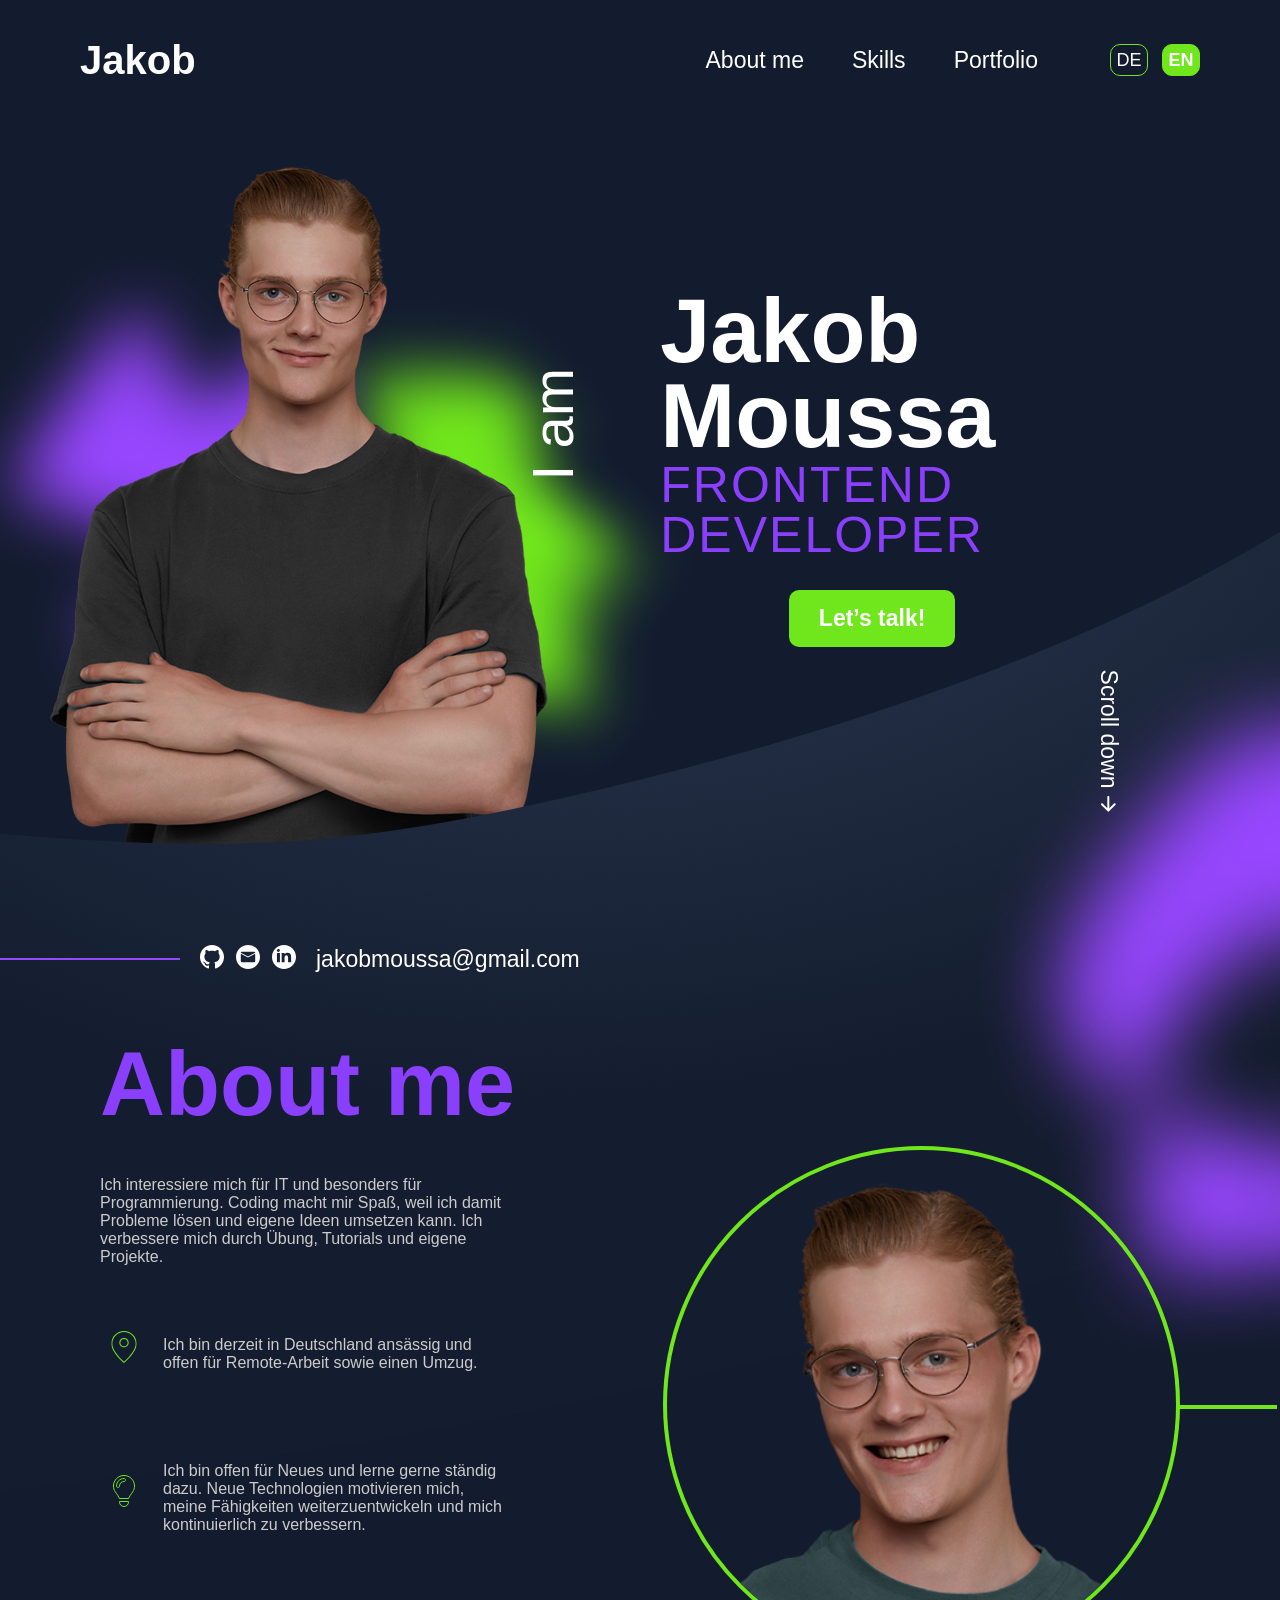
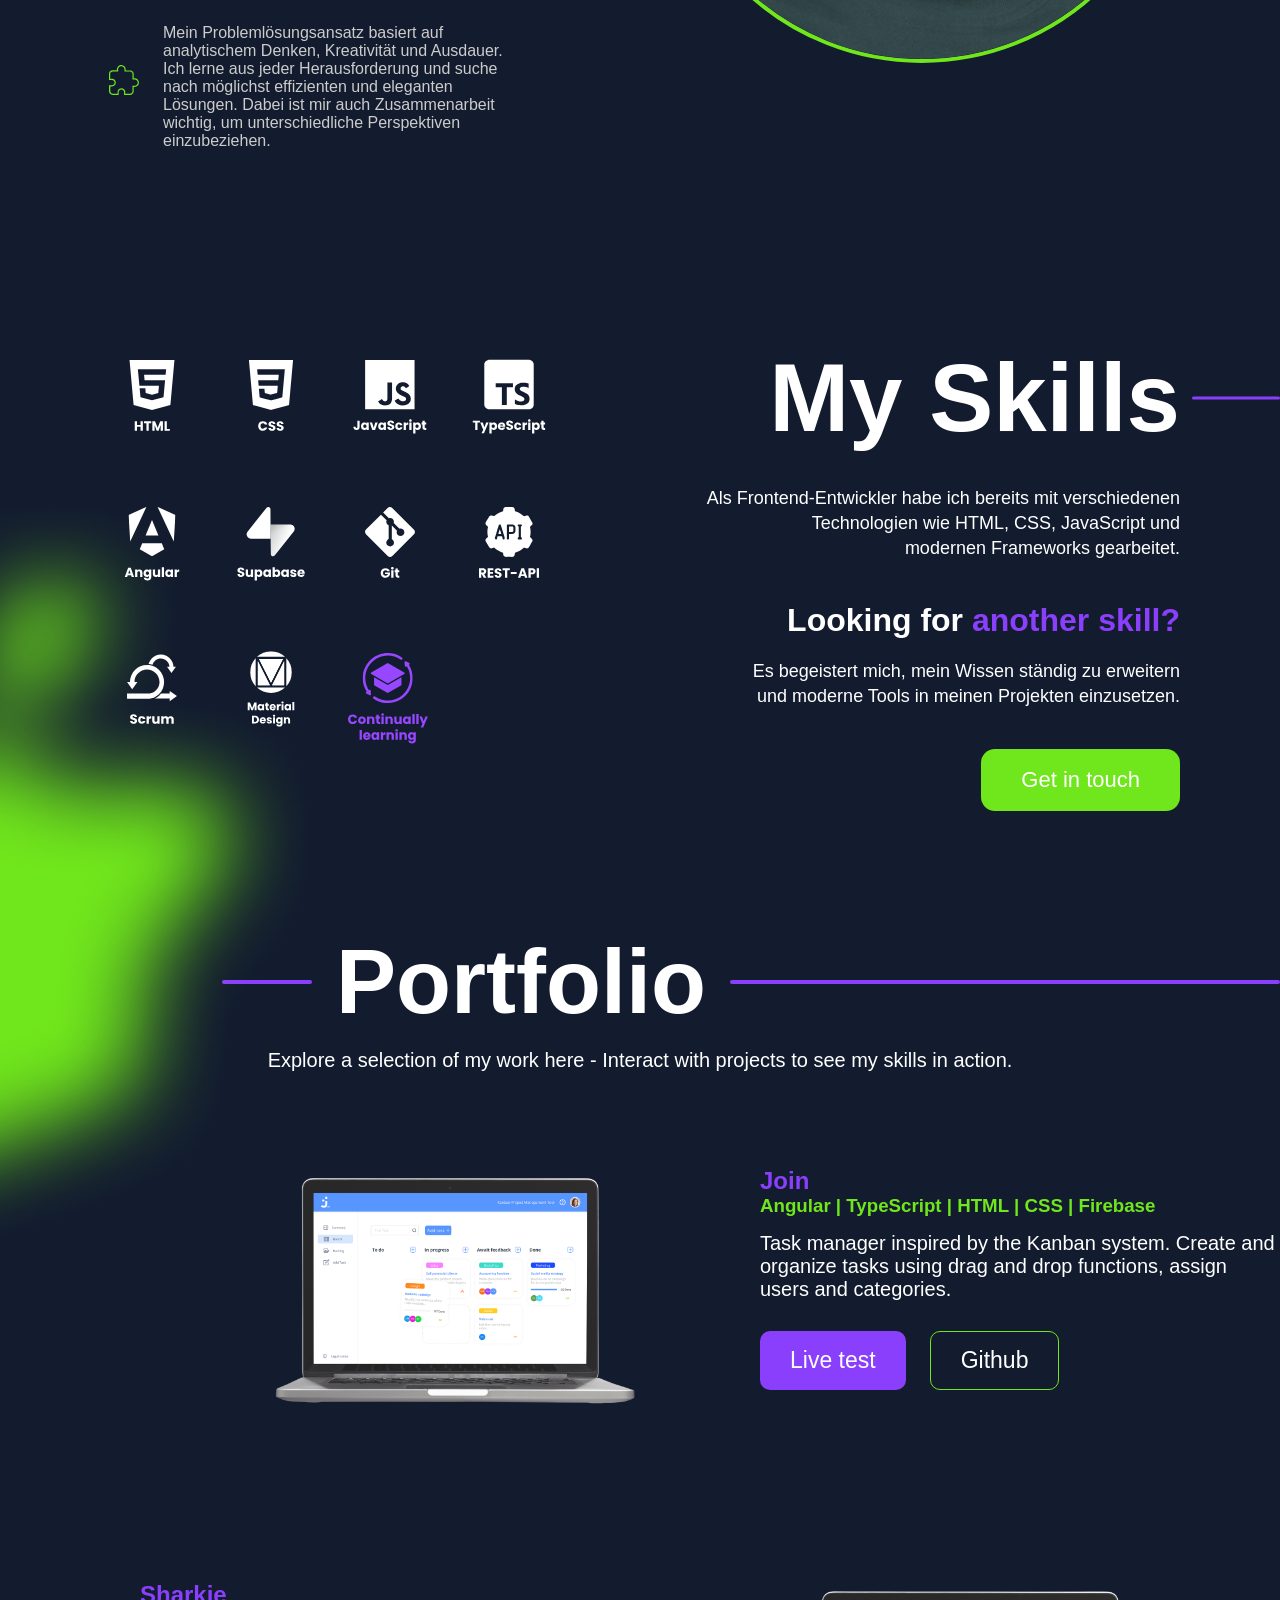
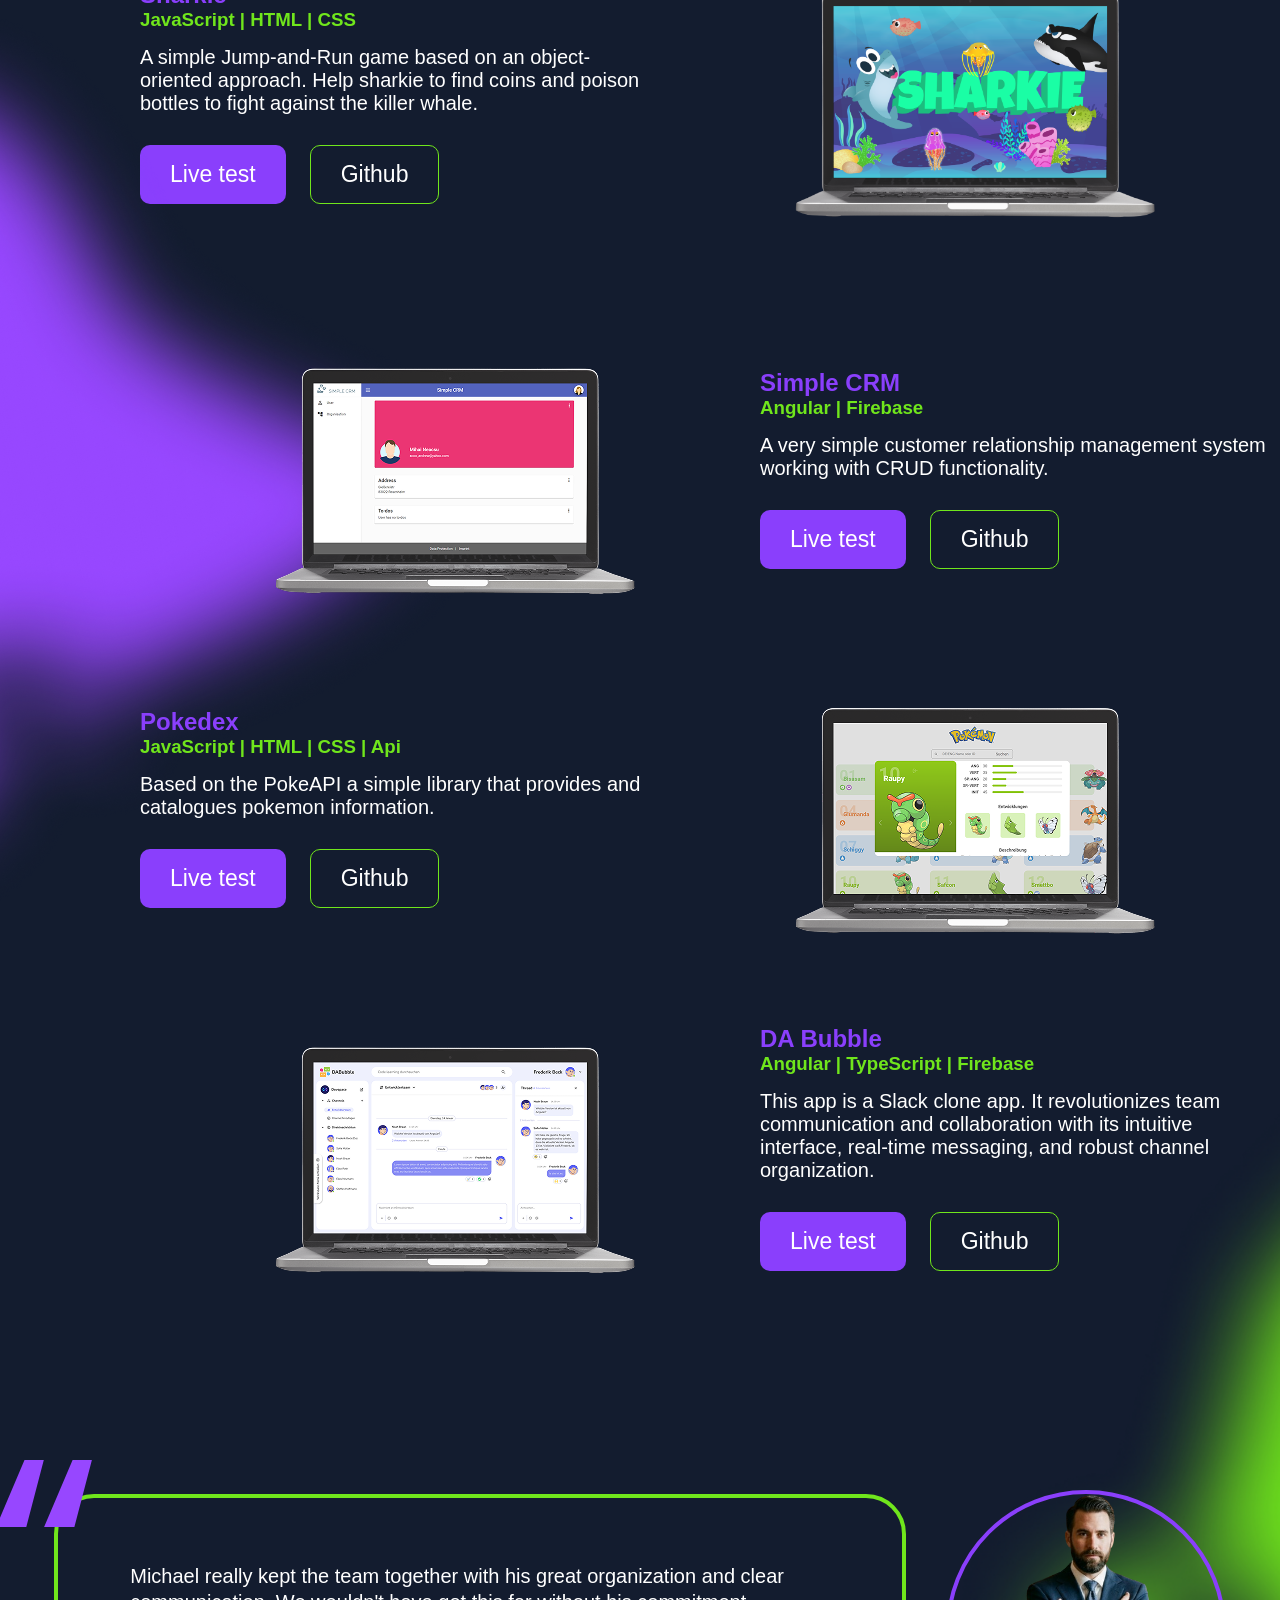
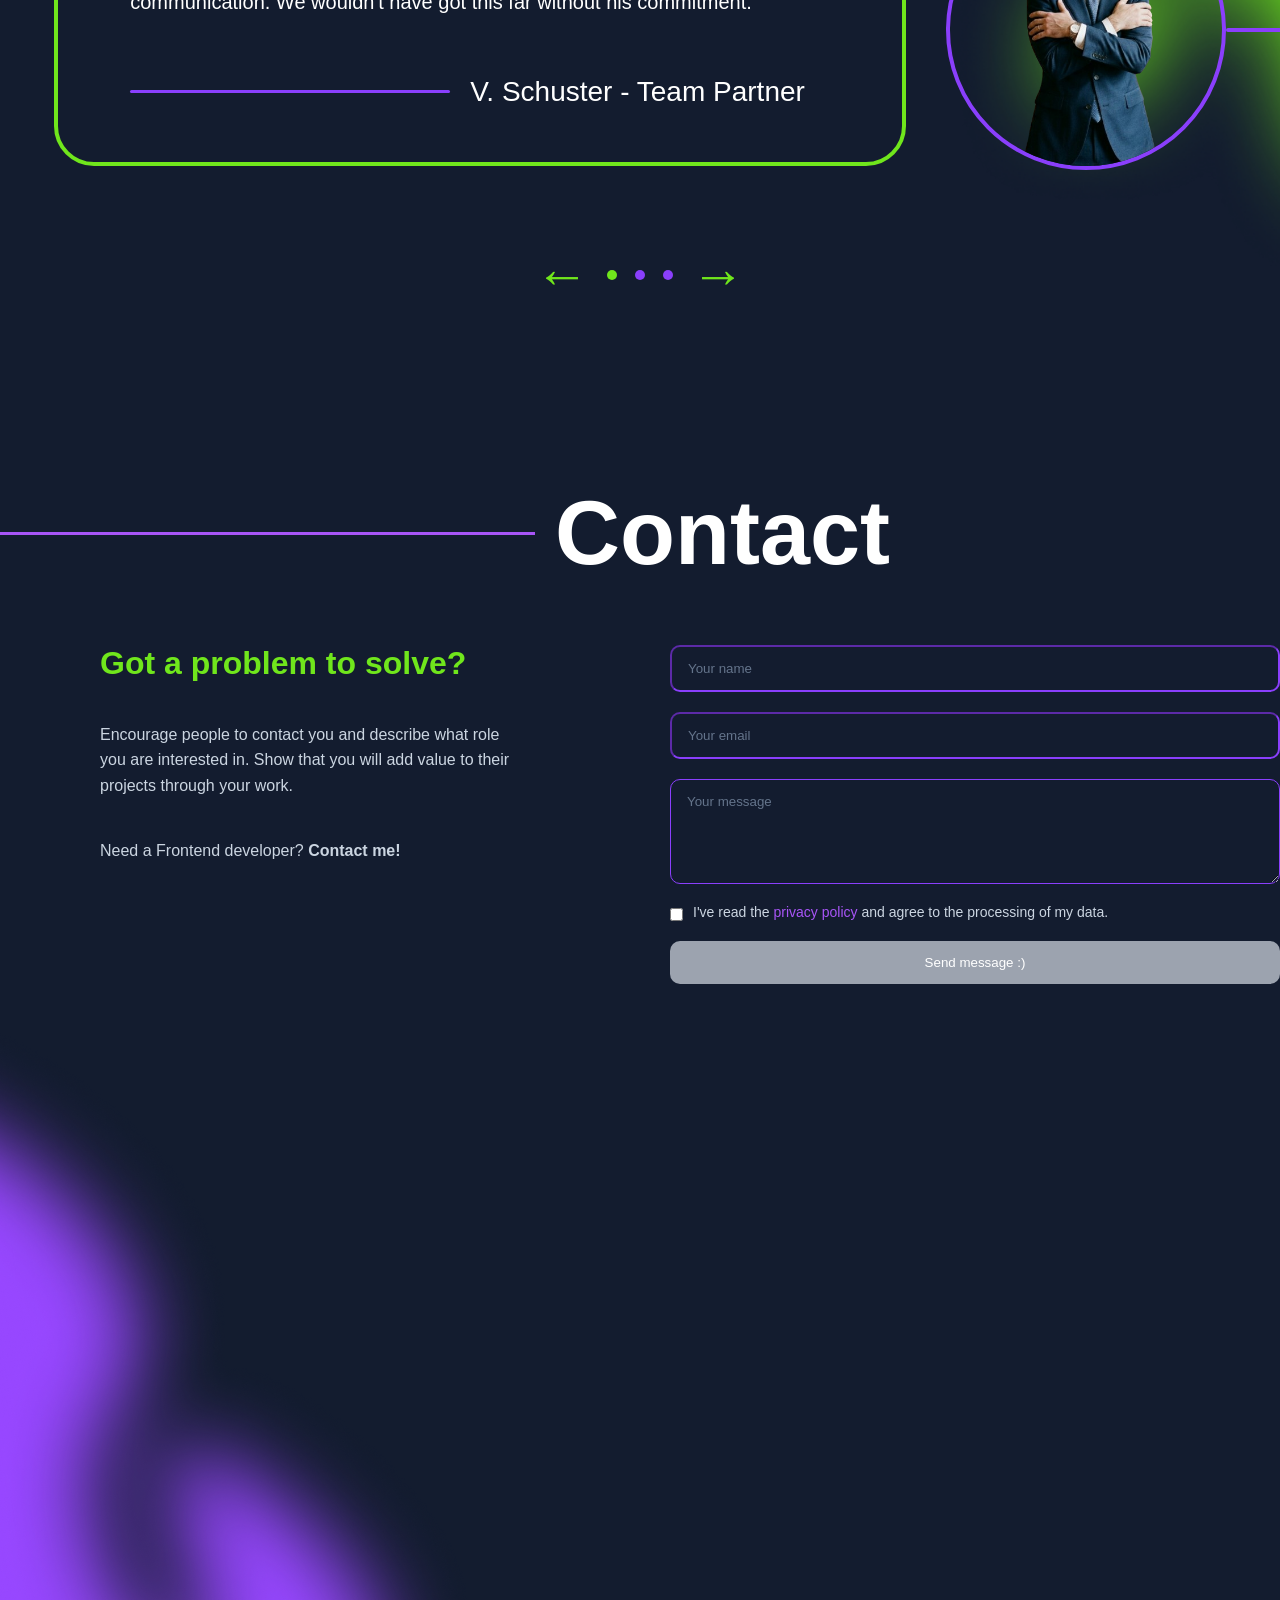
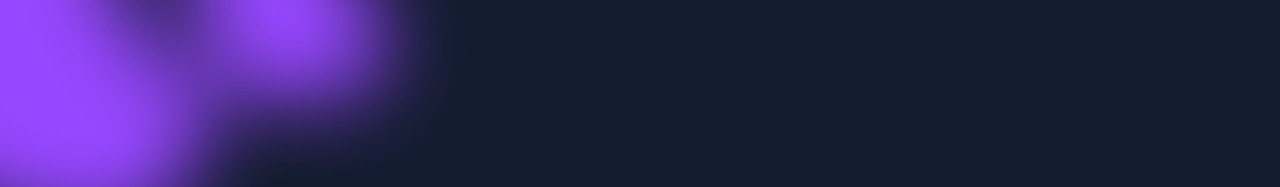
==== index.html @ dbebf59f "add contact section" ====
<!DOCTYPE html>
<html lang="en">
<head>
    <meta charset="UTF-8">
    <meta name="viewport" content="width=device-width, initial-scale=1.0">
    <title>My Portfolio</title>

    <link rel="stylesheet" href="css/stlye.css">
    <link rel="stylesheet" href="css/template.css">

    <script src="./js/main.js"></script>
    <script src="./js/template.js"></script>

</head>
<body>

    <div id="hero-section"></div>

    <div id="about-section"></div>

    <div id="skills-section"></div>

    <div id="portfolio-section"></div>

    <div id="contact-section"></div>

    
</body>
</html>
---- css/stlye.css ----
* {
  margin: 0;
  padding: 0;
  box-sizing: border-box;
  font-family: 'Arial', sans-serif;
}

body {
  background: #131c2f;
  color: white;
  max-width: 1440px;
  margin: 0 auto;
  overflow-x: hidden;
}

#about-section {
  z-index: 3;
  position: relative;
}

#skills-section {
  z-index: 3;
  position: relative;
}
---- css/template.css ----
.hero-header {
  display: flex;
  justify-content: space-between;
  align-items: center;
  padding: 40px 80px 0 80px;
}

.logo span {
  font-size: 40px;
  font-weight: 700;
  color: #ffffff;
  line-height: 1;
}

.right-nav {
  display: flex;
  align-items: center;
  gap: 72px;
}

.nav {
  display: flex;
  align-items: center;
  gap: 48px;
}

.nav a {
  text-decoration: none;
  color: #ffffff;
  font-size: 23px;
  font-weight: 400;
  line-height: 1;
  text-decoration-color: transparent;
  text-decoration-thickness: 2px;
  text-underline-offset: 6px;
  transition: color 0.2s ease, text-decoration-color 0.2s ease;
}

.nav a:hover {
  color: #70e61c;
  text-decoration-line: underline;
  text-decoration-color: #8a3ffc;
}

.language-switch {
  display: flex;
  align-items: center;
  gap: 14px;
}

.language-switch button {
  width: 38px;
  height: 32px;
  border-radius: 10px;
  border: 1px solid #70e61c;
  background: transparent;
  color: #ffffff;
  font-size: 18px;
  cursor: pointer;
  transition: all 0.2s ease;
}

.language-switch button.active {
  background: #70e61c;
  color: #ffffff;
  font-weight: 700;
}

.language-switch button:hover {
  transform: scale(1.05);
}
.hero-content {
  display: flex;
  align-items: center;
  margin-top: 60px;
}

.hero-image {
  position: relative;
  width: 646px;
  height: 705px;
}

.profile-img {
  position: absolute;
  inset: 0;
  width: 646px;
  height: 705px;
  object-fit: cover;
  z-index: 2;
}

.shadow-green {
  position: absolute;
  width: 521px;
  height: 378px;
  top: 200px;
  left: 230px;
  z-index: 0;
  transform: rotate(45deg);
}

.shadow-purple {
  position: absolute;
  width: 407px;
  height: 608px;
  top: 100px;
  left: 0;
  z-index: 1;
}

.vector {
  max-width: 1440px;
  position: absolute;
  top: 412px;
  z-index: 2;
}

.hero-text {
  margin-bottom: 50px;
  transform: translateX(-60px);
  z-index: 7;
  transition: scale;
}
.hero-text .intro {
  font-size: 64px;
  color: white;
  font-weight: 400;
}

.hero-text h1 {
  font-size: 90px;
  margin: 10px 0;
}

.hero-text h2 {
  font-size: 58px;
  color: #9747FF;
}

.Hero-button {
  display: block;
  margin: 30px auto 0;
  padding: 15px 30px;
  font-size: 23px;
  border: none;
  border-radius: 10px;
  background: #70E61C;
  color: white;
  font-weight: bold;
  cursor: pointer;
}

.Hero-button:hover {
  background: #8a3ffc;
  transform: scale(1.2);
}

.scroll-txt {
    position: absolute;
    font-size: 23px;
    top: 727px;
    transform: rotate(90deg);
    right: 100px;
    z-index: 7;
    display: inline-flex;
    align-items: center;
    gap: 8px;
}

.arrow-icon {
    transform: rotate(-90deg);
}

.purple-shadow-2 {
    position: absolute;
    right: 0px;
    top: 630px;
    z-index: 2;
}

/* -------------------About section------------------*/

.about-topbar {
  display: flex;
  align-items: center;
  justify-content: flex-start;
  column-gap: 20px;
  margin-bottom: 60px;
  margin-top: 100px;
}

.topbar-line {
  flex: 0 0 180px;
  height: 2px;
  background: #9747ff;
  margin-top: 0;
  align-self: center;
}

.social-links {
  display: flex;
  gap: 12px;
}

.social-links img {
  width: 24px;
  cursor: pointer;
}

.email a {
  color: white;
  font-family:Arial, Helvetica, sans-serif;
  font-size: 23px;
  text-decoration: none;
}

.about-content {
  padding-left: 100px;
  padding-right: 100px;
  display: flex;
  justify-content: space-between;
  align-items: center;
  gap: 60px;
}

.about-text h2 {
  font-size: 90px;
  margin-bottom: 20px;
}

.about-text p {
  color: #ccc;
  margin-bottom: 30px;
  max-width: 500px;
  font-size: 16px;
}

.txt {
    text-align: start;
}

.info-txt {
  text-align: start;
}

.about-items {
  display: flex;
  flex-direction: column;
  gap: 20px;
}

.about-item {
  display: flex;
  gap: 15px;
  align-items: center;
}

.about-image {
  position: relative;
}

.image-circle {
  display: inline-block;
  border: 4px solid #70e61c;
  border-radius: 50%;
  overflow: hidden;
}

.profile-2 {
    display: block;
    width: 509px;
    height: 509px;
    object-fit: cover;
    border-radius: 50%;
}

.circle-line {
    background: #70e61c;
    width: 100px;
    height: 4px;
    position: absolute;
    left: calc(97% + 13px);
    top: 50%;
    transform: translateY(-50%);
}

.image-line {
  position: absolute;
  left: calc(100% + 12px);
  top: 50%;
  width: 160px;
  height: 4px;
  transform: translateY(-50%);
  background: #00ffd0;
}


.hero-title-group {
  display: flex;
  align-items: center;
  gap: 20px;
}

.hero-side-text {
  display: flex;
  align-items: center;
}

.hero-side-text span {
  writing-mode: vertical-rl;
  transform: rotate(180deg);
  font-size: 58px;
  font-weight: 300;
  color: #ffffff;
  line-height: 1;
}

.hero-main-text {
  display: flex;
  flex-direction: column;
}

.hero-main-text h1 {
  margin: 0;
  font-size: 90px;
  font-weight: 700;
  line-height: 0.95;
  color: #ffffff;
}

.hero-main-text h2 {
  margin: 0;
  font-size: 50px;
  font-weight: 400;
  line-height: 1;
  color: #8a3ffc;
  letter-spacing: 2px;
}

.bubble-txt {
  align-items: center;
  text-align: center;
  margin: 0;
}

/* -------------------Skills section------------------*/

.skills-section {
    display: flex;
    align-items: stretch;
    justify-content: space-between;
    margin-top: 170px;
}

.icon{
    height: 84px;
    width: 84px;
}

.learning-card {
  position: relative;
  display: inline-block;
}

.main-icon {
  width: 80px;
  cursor: pointer;
  display: block;
}

.main-icon:hover {
    transform: scale(1.5);
}

.skill-bubble {
  position: absolute;
  bottom: 110%;
  left: 50%;
  transform: translateX(-50%) translateY(10px);
  
  width: 220px;
  padding: 18px 16px;
  border-radius: 24px;
  background: #f1f1f1;
  color: #111;
  text-align: center;
  box-shadow: 0 8px 20px rgba(0, 0, 0, 0.25);

  opacity: 1;
  visibility: hidden;
  transition: opacity 0.25s ease, transform 0.25s ease;
  z-index: 20;
}

.skill-bubble::after {
  content: "";
  position: absolute;
  top: 100%;
  left: 50%;
  transform: translateX(-50%);
  border-width: 12px;
  border-style: solid;
  border-color: #f1f1f1 transparent transparent transparent;
}

.learning-card:hover .skill-bubble {
  opacity: 1;
  visibility: visible;
  transform: translateX(-50%) translateY(0);
}

.bubble-icons {
  display: flex;
  justify-content: center;
  gap: 16px;
  margin-top: 12px;
}

.bubble-icons img {
  width: 36px;
  height: 36px;
}

.icon:hover {
    transform: scale(1.5);
}

.left-container {
    margin-left: 110px;
    width: 40%;
    z-index: 6;
    display: flex;
    align-items: stretch;
}

.right-container {
    margin-right: 100px;
    flex: 1 1 auto;
    display: flex;
    align-items: stretch;
}

.skills-box {
    display: grid;
    grid-template-columns: repeat(4, minmax(0, 1fr));
    gap: 0px 35px;
    justify-items: start;
}

.green-shadow-2 {
    position: absolute;
    top: 140px;
    left: 0;
    z-index: 1;
}

.skills-txt {
  color: white;
  text-align: end;
  max-width: 100%;
  margin: 0 0 0 auto;
}

.skills-txt h1 {
  font-size: 96px;
  font-weight: 700;
  line-height: 1;
  margin: 0 0 40px 0;
  position: relative;
}

.skills-txt h1::after {
  content: "";
  position: absolute;
  top: 50%;
  left: calc(100% + 12px);
  right: -100px;
  height: 3px;
  background: #8a3ffc;
  border-radius: 999px;
  transform: translateY(-50%);
}

.txt-1 {
  font-size: 18px;
  font-weight: 400;
  line-height: 1.4;
  margin: 0 0 40px 0;
  text-align: right;
}

.txt-2 {
  font-size: 32px;
  font-weight: 700;
  margin: 0 0 20px 0;
  text-align: right;
}

.txt-2 span {
  color: #8a3ffc;
}

.txt-3 {
  font-size: 18px;
  font-weight: 400;
  line-height: 1.4;
  margin: 0 0 40px 0;
  text-align: right;
}

.btn {
  background: #70e61c;
  color: white;
  border: none;
  border-radius: 14px;
  padding: 18px 40px;
  font-size: 22px;
  font-weight: 400;
  cursor: pointer;
  transition: transform 0.2s ease;
}

.btn:hover {
    background-color: #8a3ffc;
    transform: scale(1.1);
}

/* -------------------Portfolio section------------------*/

#portfolio-section {
  width: 100%;
  display: flex;
  justify-content: center;
}

.portfolio-section {
  display: flex;
  justify-content: center;
  align-items: stretch;
  flex-direction: column;
  width: min(100%, 1304px);
  max-width: 1304px;
  margin: 0 auto;
  box-sizing: border-box;
}
.portfolio-headline {
  display: grid;
  grid-template-columns: 1fr auto 1fr;
  align-items: center;
  gap: 24px;
  margin-top: 120px;
  margin-left: 0;
  font-size: 90px;
  color: #ffffff;
  width: 100%;
}

.portfolio-headline::before {
  content: "";
  width: 90px;
  height: 4px;
  background: #8a3ffc;
  border-radius: 999px;
  justify-self: end;
}

.portfolio-headline::after {
  content: "";
  width: 100%;
  min-width: 550px;
  height: 4px;
  background: #8a3ffc;
  border-radius: 999px;
  justify-self: stretch;
}

p {
  text-align: center;
  margin-right: 100px;
  margin-top: 40px;
  font-size: 16px;
}

.portfolio-section p {
  font-size: 20px;
  margin-top: 15px;
  margin-right: 0;
  max-width: 100%;
}

.portfolio-projects {
  width: 100%;
  margin: 0 auto;
  display: flex;
  flex-direction: column;
}

.portfolio-project {
  margin-top: 0;
  display: flex;
  align-items: center;
  justify-content: end;
  position: relative;
}

.portfolio-project .project-media {
  order: 1;
  flex: 0 0 620px;
}

.portfolio-project.reverse .project-media {
  order: 2;
}

.portfolio-project .project-content {
  order: 2;
  flex: 1 1 auto;
  max-width: 520px;
}

.portfolio-project.reverse .project-content {
  order: 1;
}

.portfolio-project .project-media img {
  width: 100%;
  height: auto;
  display: block;
  object-fit: contain;
}

.crm-media {
  position: static;
  overflow: visible;
}

.crm-shadow {
  position: absolute;
  left: -70px;
  top: 50%;
  transform: translateY(-50%);
  z-index: 0;
  pointer-events: none;
}

.crm-media .crm-photo {
  position: relative;
  z-index: 1;
}

h2 {
  color: #8a3ffc;
}

h3 {
  color: #70E61C;
}
.p-txt {
  text-align: start;
}

.project-actions {
  margin-top: 30px;
  display: flex;
  gap: 24px;
}

.project-btn {
  color: #ffffff;
  text-decoration: none;
}

.live-btn {
  background-color: #8a3ffc;
  padding: 15px 30px 15px 30px;
  border: none;
  border-radius: 10px;
  font-size: 23px;
}

.live-btn:hover {
  background-color: #70E61C;
}

.github-btn {
  background: transparent;
  padding: 15px 30px 15px 30px;
  border: 1px solid #70E61C;
  border-radius: 10px;
  font-size: 23px;
}

.github-btn:hover {
  background-color: #70E61C;
}

.portfolio-reference {
  margin: 140px auto 0;
  width: min(1171.5px, 100%);
  min-height: 344px;
  display: flex;
  align-items: center;
  justify-content: space-between;
  gap: 40px;
}

.testimonial-card-wrap {
  position: relative;
  flex: 0 0 851.5px;
  max-width: 851.5px;
}

.testimonial-quote {
  position: absolute;
  top: -34px;
  left: -58px;
  width: 96px;
  z-index: 2;
}

.testimonial-card {
  max-width: 851.5px;
  min-height: 272px;
  padding: 50px 72px;
  border: 4px solid #70E61C;
  border-radius: 40px;
  background: transparent;
}

.testimonial-text {
  margin: 0;
  text-align: left;
  color: #ffffff;
  font-size: 37px;
  line-height: 1.3;
  max-width: 820px;
}

.testimonial-footer {
  margin-top: 60px;
  display: flex;
  align-items: center;
  gap: 20px;
}

.testimonial-line {
  width: 320px;
  height: 3px;
  border-radius: 999px;
  background: #8a3ffc;
}

.testimonial-author {
  color: #ffffff;
  font-size: 28px;
  line-height: 1.2;
}

.testimonial-person-wrap {
  flex: 0 0 280px;
  display: flex;
  align-items: center;
  position: relative;
}

.testimonial-green-shadow {
  position: absolute;
  right: -141px;
  top: 0;
  transform: translateY(-65%);
  width: 420px;
  z-index: 0;
  pointer-events: none;
}

.testimonial-person {
  width: 280px;
  height: 280px;
  border-radius: 50%;
  object-fit: cover;
  border: 4px solid #8a3ffc;
  position: relative;
  z-index: 2;
}

.testimonial-person-line {
  width: 140px;
  height: 4px;
  border-radius: 999px;
  background: #8a3ffc;
  position: absolute;
  left: 100%;
  top: 50%;
  transform: translateY(-50%);
}

.testimonial-nav {
  margin-top: 46px;
  margin-bottom: 60px;
  width: 100%;
  display: flex;
  align-items: center;
  justify-content: center;
  gap: 18px;
}

.nav-arrow {
  border: none;
  background: transparent;
  color: #70E61C;
  font-size: 54px;
  line-height: 1;
  cursor: pointer;
}

.nav-dot {
  width: 10px;
  height: 10px;
  border-radius: 50%;
  background: #8a3ffc;
}

.nav-dot.active {
  background: #70E61C;
}
/* ---------Contact-section----------------- */
/* Section */
.contact-section {
  position: relative;
  color: #fff;
}

/* Headline */
.contact-headline-container {
  display: flex;
  align-items: center;
  gap: 20px;
  margin-top: 120px;
  margin-bottom: 60px;
  position: relative;
  z-index: 1;
}

.contact-headline-container .line {
  width: 535px;
  height: 3px;
  background: #a855f7;
}

.contact-headline {
  font-size: 90px;
  color: #ffffff;
}

.contact-container {
  display: grid;
  grid-template-columns: 1fr 1fr;
  gap: 60px;
  position: relative;
  z-index: 1;
}

.contact-left h3 {
  font-size: 32px;
}

.contact-left {
  margin-left: 100px;
}

.contact-left p {
  font-size: 16px;
  color: #cbd5e1;
  text-align: start;
  line-height: 1.6;
}

.contact-right form {
  display: flex;
  flex-direction: column;
  gap: 20px;
}

textarea {
  max-height: 230px;
}

input {
  max-height: 78px;
}

.contact-right input {
  padding: 14px 16px;
  border-radius: 10px;
  background: transparent;
  color: #fff;
  border-color: #8a3ffc;
  outline: none;
  transition: 0.3s;
  max-width: 617px;
  max-height: 78px !important;
  box-sizing: border-box;
}

.contact-right textarea {
  padding: 14px 16px;
  border-radius: 10px;
  background: transparent;
  color: #fff;
  border-color: #8a3ffc;
  outline: none;
  transition: 0.3s;
  max-width: 617px;
  max-height: 202px;
}

.contact-right input::placeholder,
.contact-right textarea::placeholder {
  color: #64748b;
}

.contact-right input:focus,
.contact-right textarea:focus {
  border-color: #a855f7;
  box-shadow: 0 0 10px rgba(168, 85, 247, 0.4);
}

.checkbox {
  display: flex;
  gap: 10px;
  font-size: 14px;
  color: #cbd5e1;
}

.checkbox input {
  margin-top: 4px;
  accent-color: #22c55e;
}

.checkbox a {
  color: #a855f7;
  text-decoration: none;
}

.contact-purple-shadow {
  position: absolute;
  top: 500px;
  right: 800px;
  z-index: 0;
}

.contact-right button {
  padding: 14px;
  border-radius: 10px;
  border: none;
  background: #9ca3af;
  color: #fff;
  cursor: pointer;
  transition: 0.3s;
  max-width: 617px;
}

.contact-right button:hover {
  background: #a855f7;
}

@media (max-width: 900px) {
  .contact-container {
    grid-template-columns: 1fr;
  }

  .contact-headline-container h2 {
    font-size: 36px;
  }
}

/* @media (max-width: 1360px) {
  .portfolio-reference {
    flex-direction: column;
    align-items: center;
  }

  .testimonial-card-wrap {
    width: 100%;
  }

  .testimonial-person-line {
    display: none;
  }

  .testimonial-green-shadow {
    right: -90px;
    width: 220px;
  }
} */
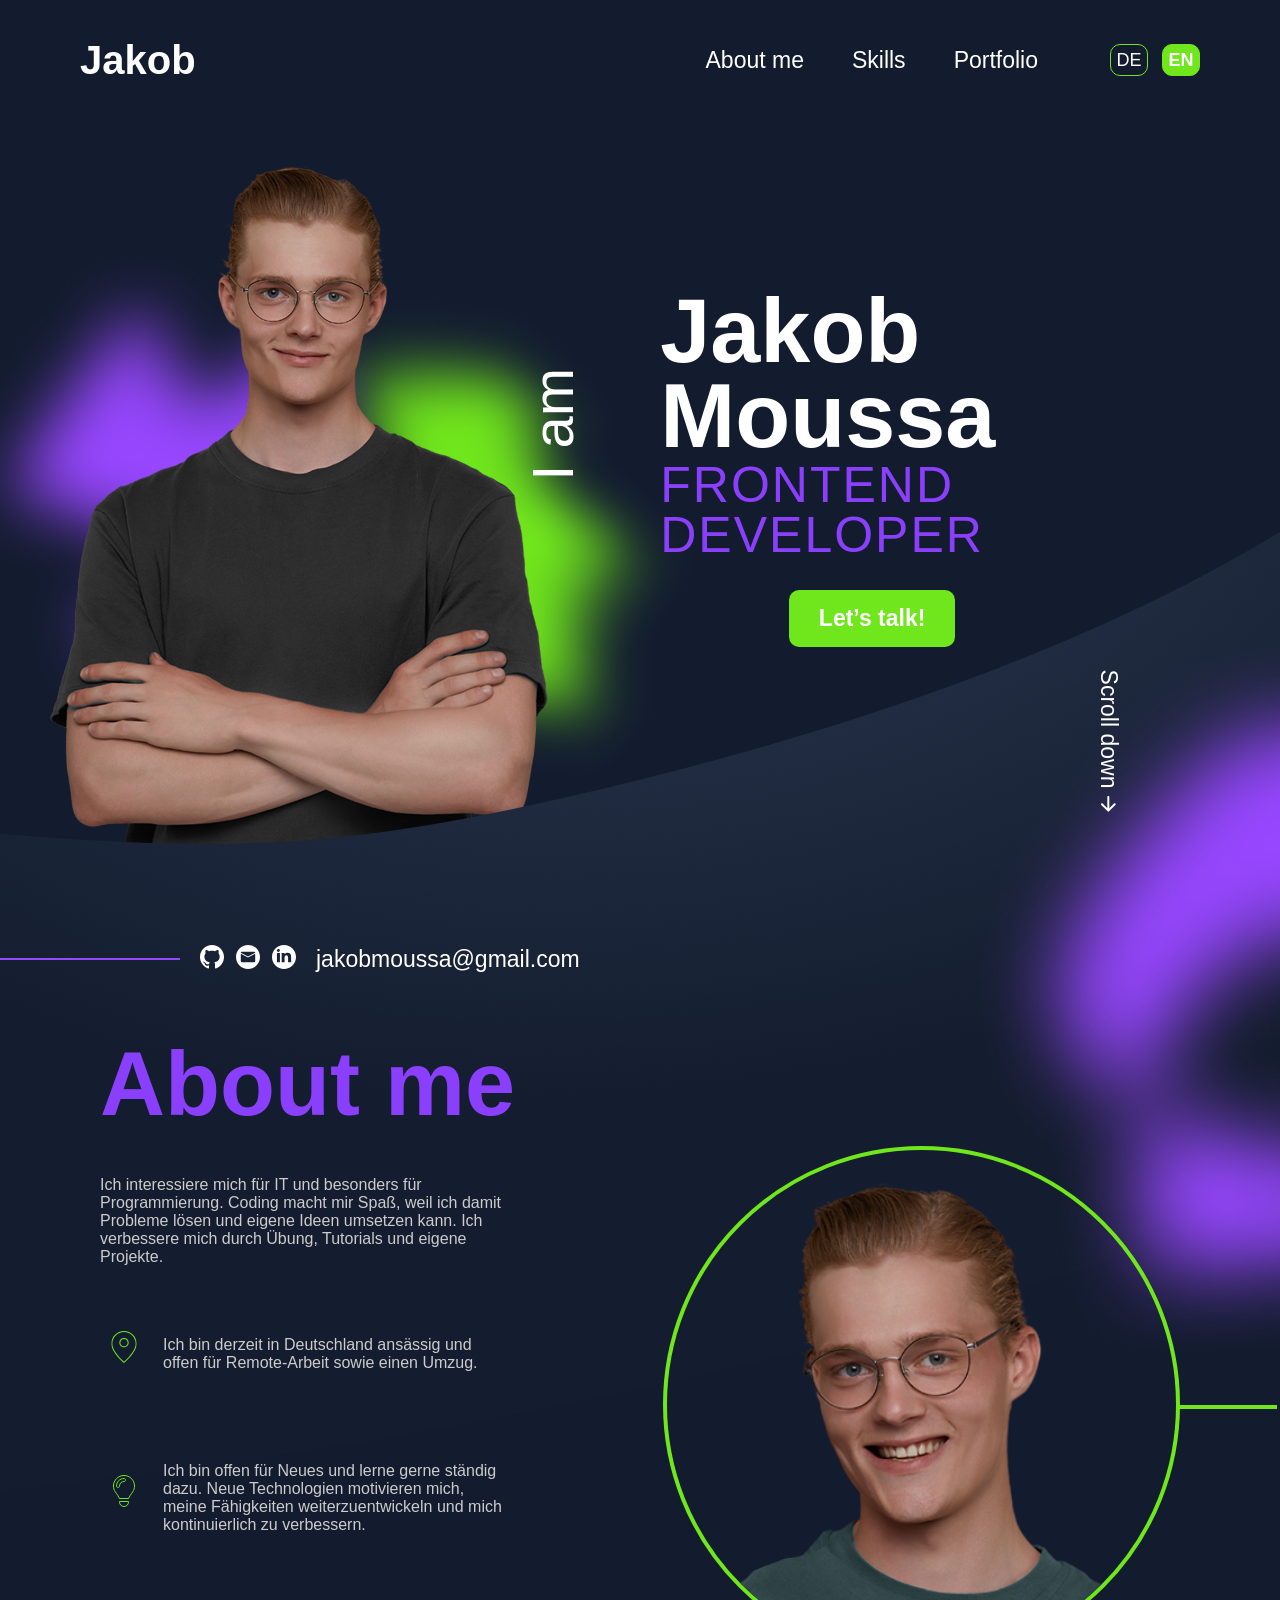
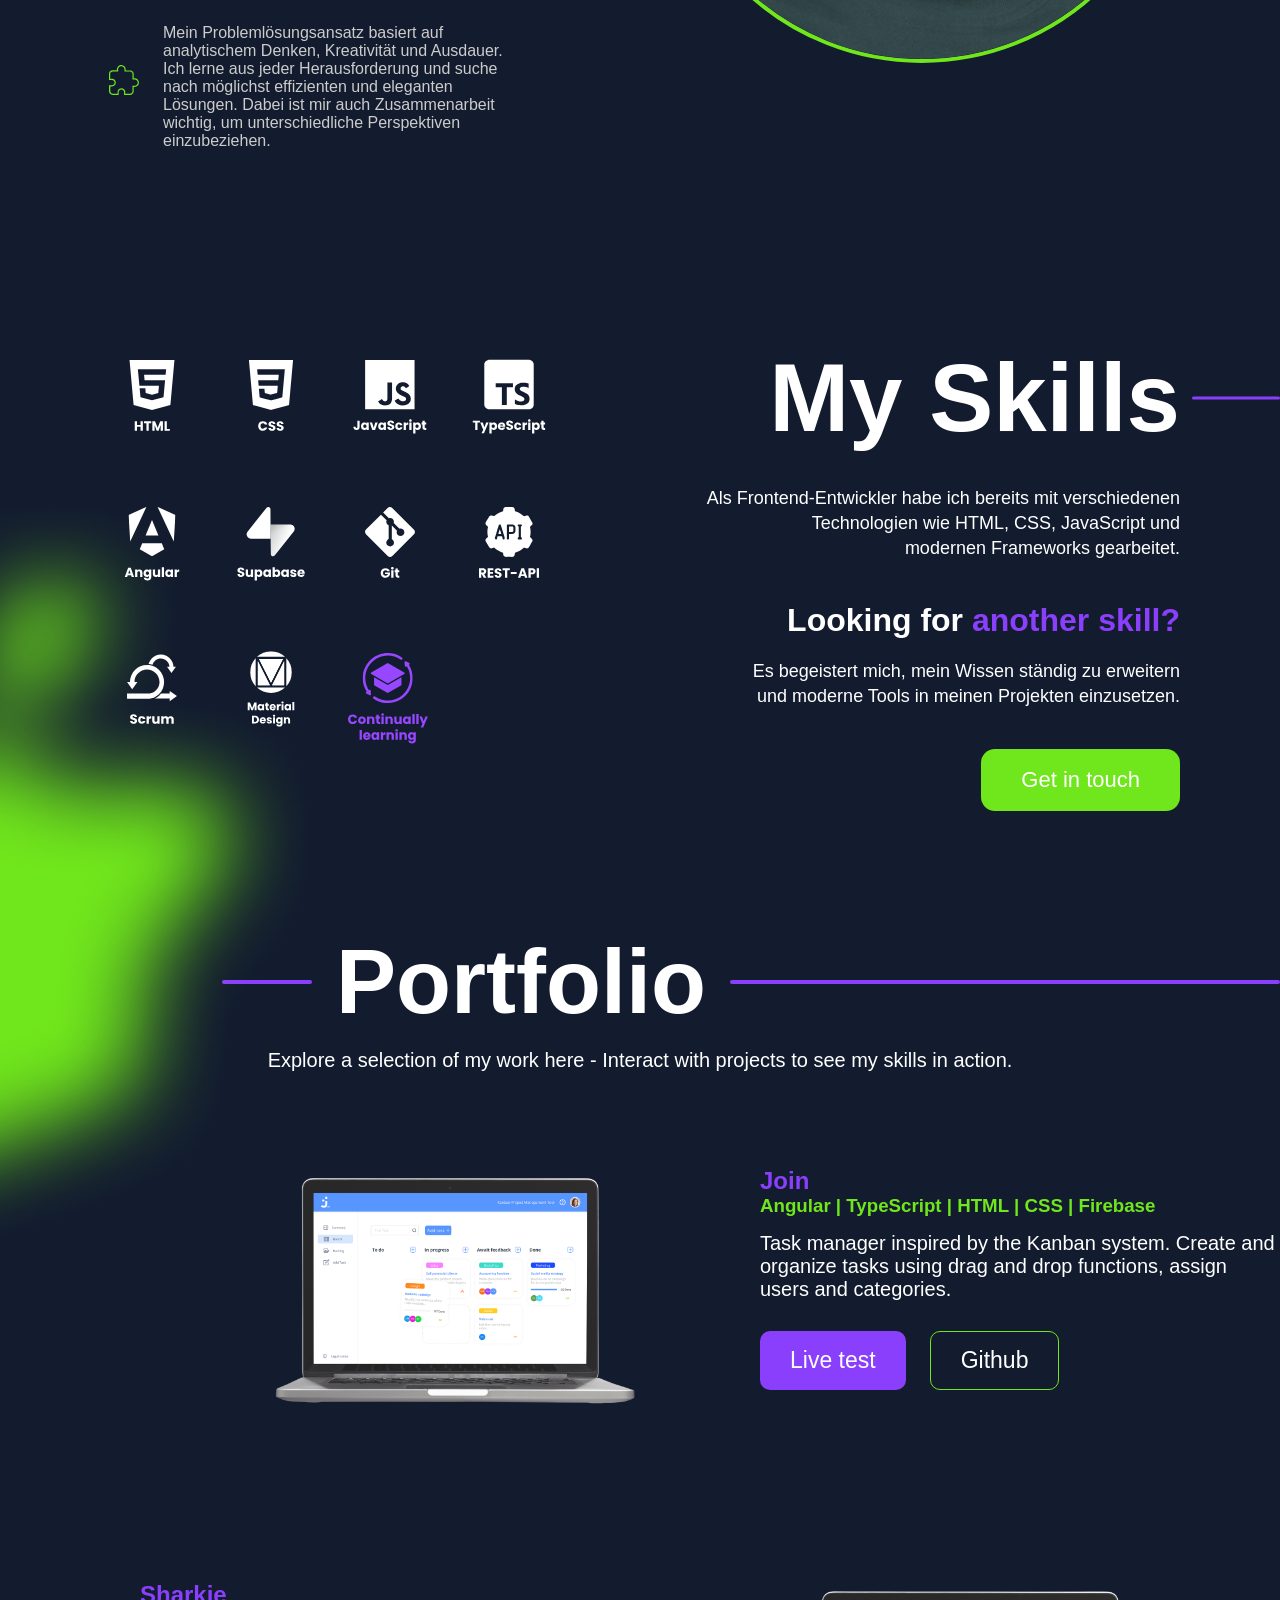
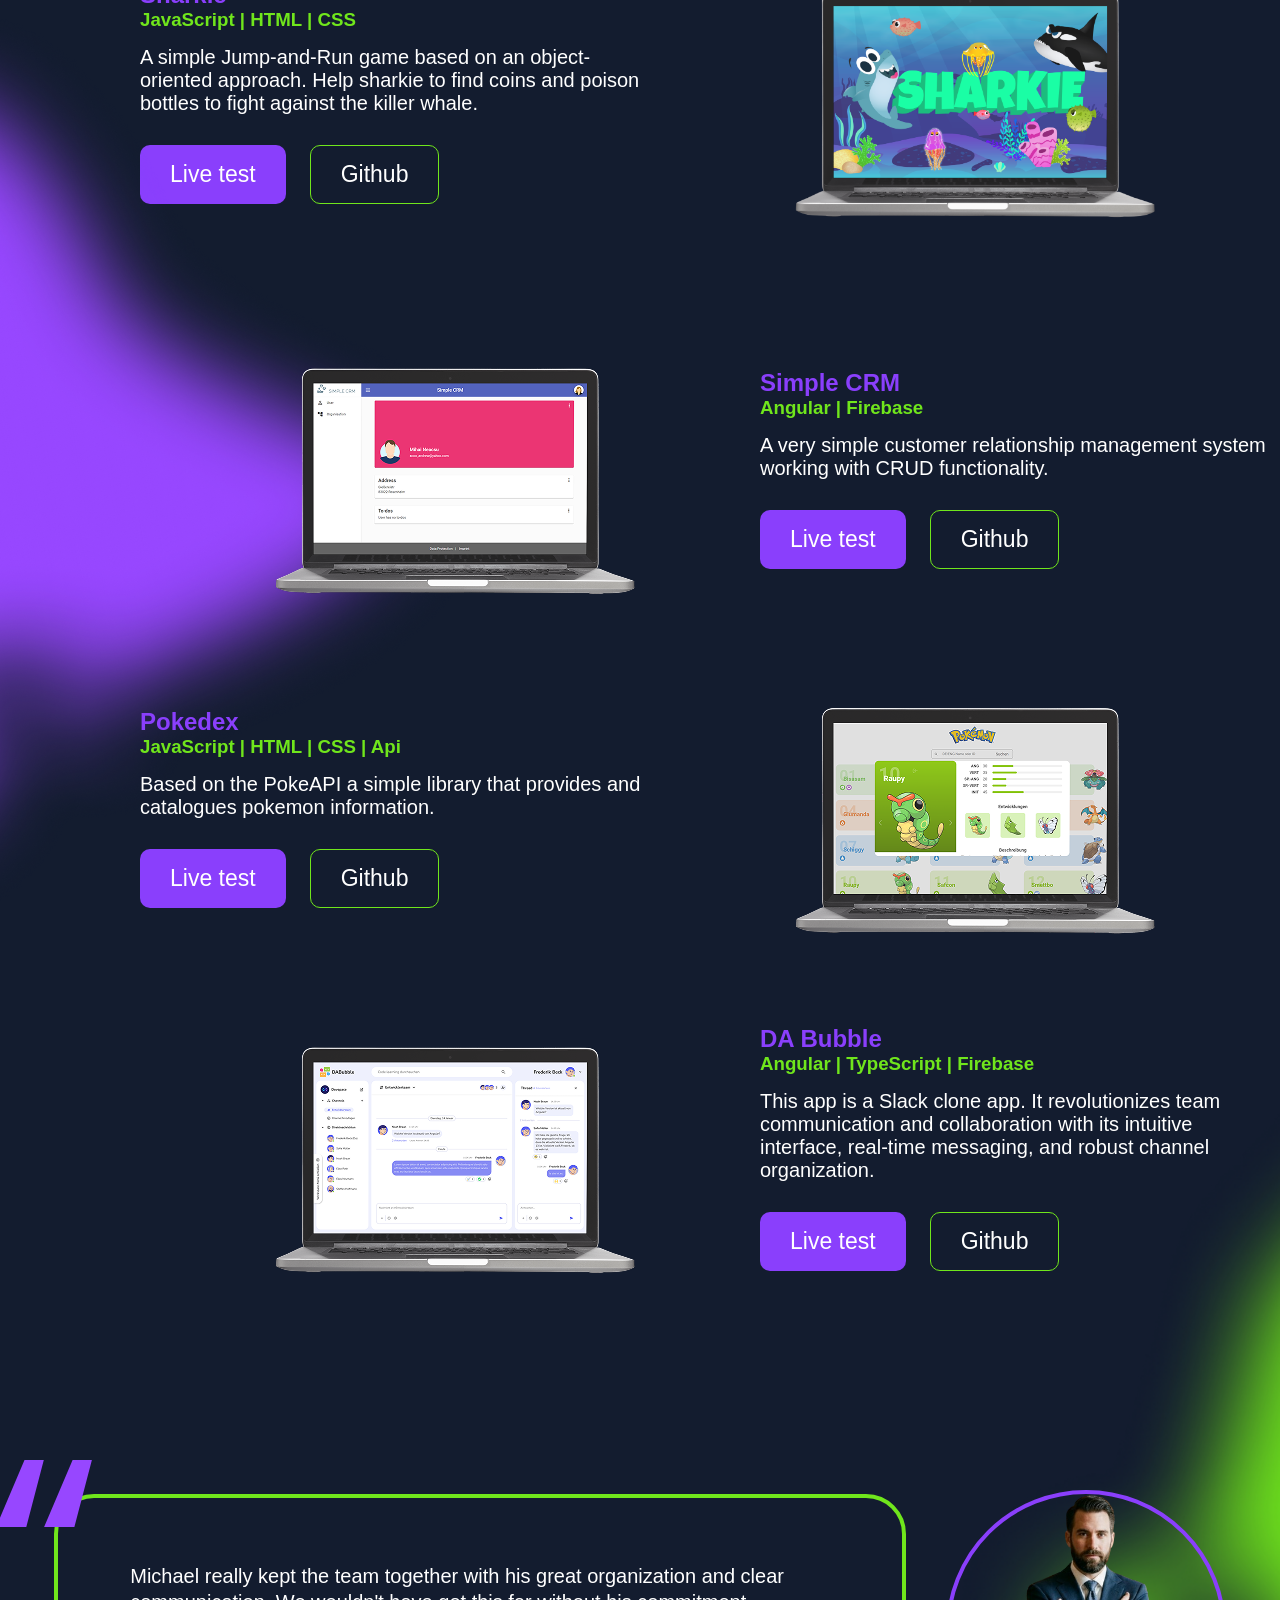
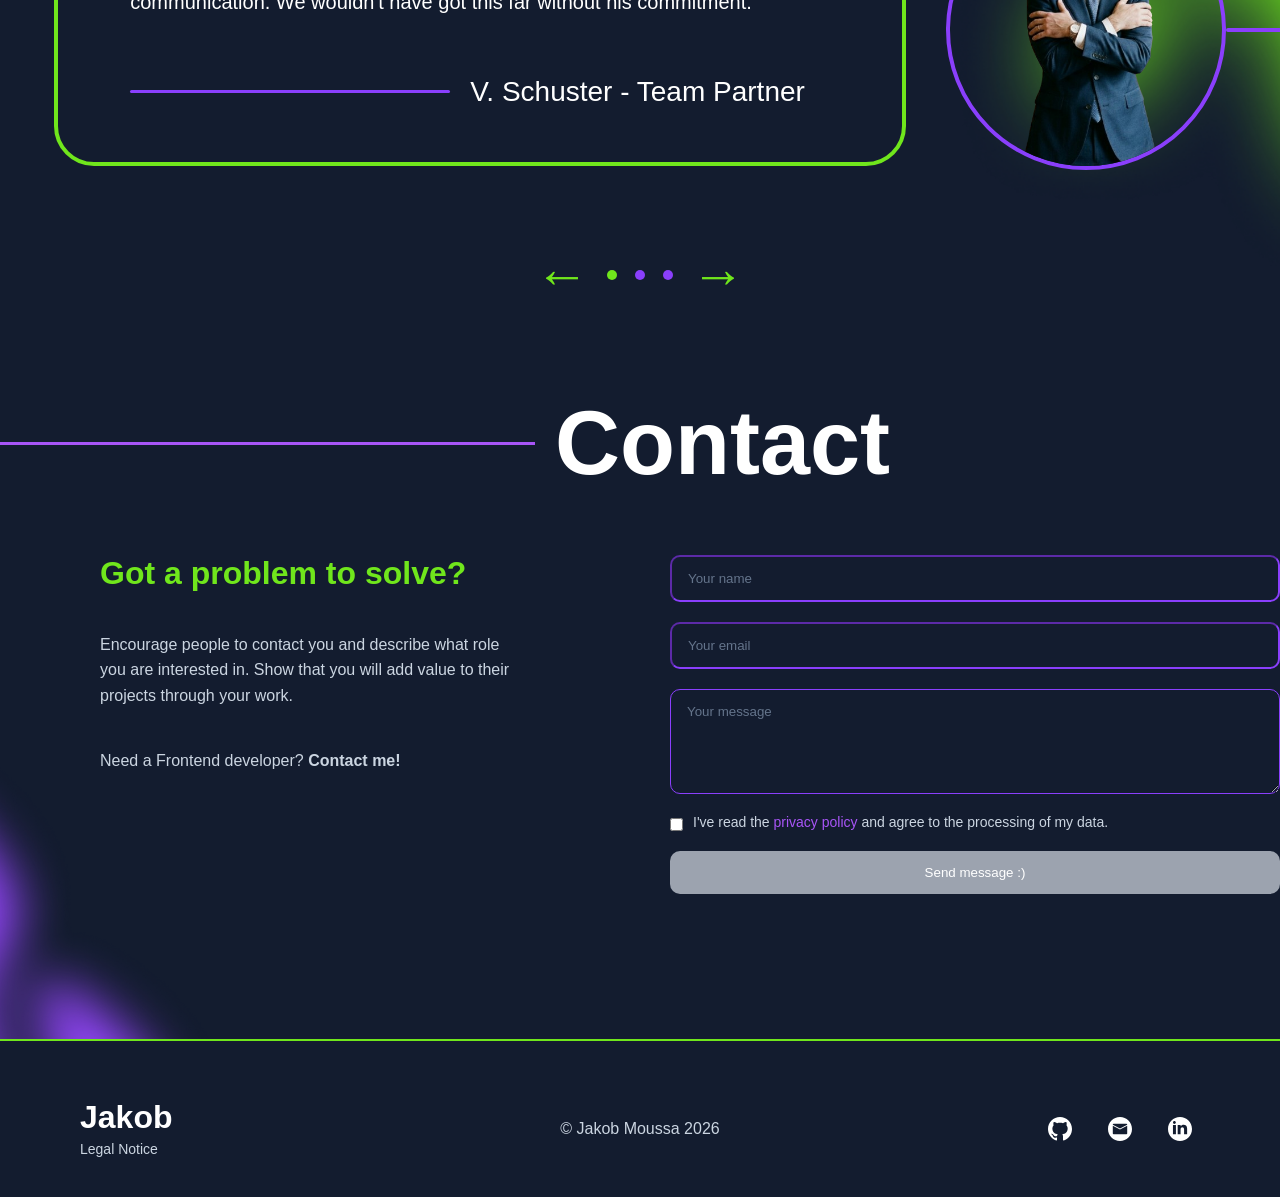
==== commit 13e112e2: "finished the first design" ====
--- a/index.html
+++ b/index.html
@@ -24,6 +24,8 @@
 
     <div id="contact-section"></div>
 
+    <div id="footer-section"></div>
+
     
 </body>
 </html>
--- a/css/stlye.css
+++ b/css/stlye.css
@@ -11,6 +11,7 @@
   max-width: 1440px;
   margin: 0 auto;
   overflow-x: hidden;
+  /* padding-bottom: 200px; */
 }
 
 #about-section {
--- a/css/template.css
+++ b/css/template.css
@@ -836,7 +836,7 @@
   display: flex;
   align-items: center;
   gap: 20px;
-  margin-top: 120px;
+  margin-top: 30px;
   margin-bottom: 60px;
   position: relative;
   z-index: 1;
@@ -945,8 +945,9 @@
 
 .contact-purple-shadow {
   position: absolute;
-  top: 500px;
-  right: 800px;
+  height: 500px;
+  top: 300px;
+  right: 1050px;
   z-index: 0;
 }
 
@@ -994,3 +995,102 @@
     width: 220px;
   }
 } */
+
+/* ---------Footer section----------------- */
+.footer {
+  position: relative;
+  width: 100%;
+  background-color: #131c2f;
+  border-top: 2px solid #70e61c;
+  padding: 60px 80px 40px 80px;
+  margin-top: 145px;
+  z-index: 5;
+}
+
+.footer-content {
+  max-width: 1440px;
+  margin: 0 auto;
+  display: grid;
+  grid-template-columns: 1fr 1fr 1fr;
+  align-items: center;
+  gap: 40px;
+}
+
+.footer-left {
+  display: flex;
+  flex-direction: column;
+  gap: 8px;
+}
+
+.footer-logo {
+  font-size: 32px;
+  font-weight: 700;
+  color: #ffffff;
+  line-height: 1;
+}
+
+.footer-legal {
+  font-size: 14px;
+  text-align: justify;
+  color: #cbd5e1;
+  margin: 0;
+}
+
+.footer-center {
+  text-align: center;
+}
+
+.footer-copyright {
+  font-size: 16px;
+  color: #cbd5e1;
+  margin: 0;
+}
+
+.footer-right {
+  display: flex;
+  justify-content: flex-end;
+}
+
+.footer-social {
+  display: flex;
+  gap: 20px;
+  align-items: center;
+}
+
+.footer-social a {
+  display: flex;
+  align-items: center;
+  justify-content: center;
+  width: 40px;
+  height: 40px;
+  transition: transform 0.2s ease;
+}
+
+.footer-social a:hover {
+  transform: scale(1.15);
+}
+
+.footer-social img {
+  width: 24px;
+  height: 24px;
+}
+
+@media (max-width: 768px) {
+  .footer {
+    padding: 40px 20px;
+  }
+
+  .footer-content {
+    grid-template-columns: 1fr;
+    gap: 20px;
+    text-align: center;
+  }
+
+  .footer-left {
+    align-items: center;
+  }
+
+  .footer-right {
+    justify-content: center;
+  }
+}
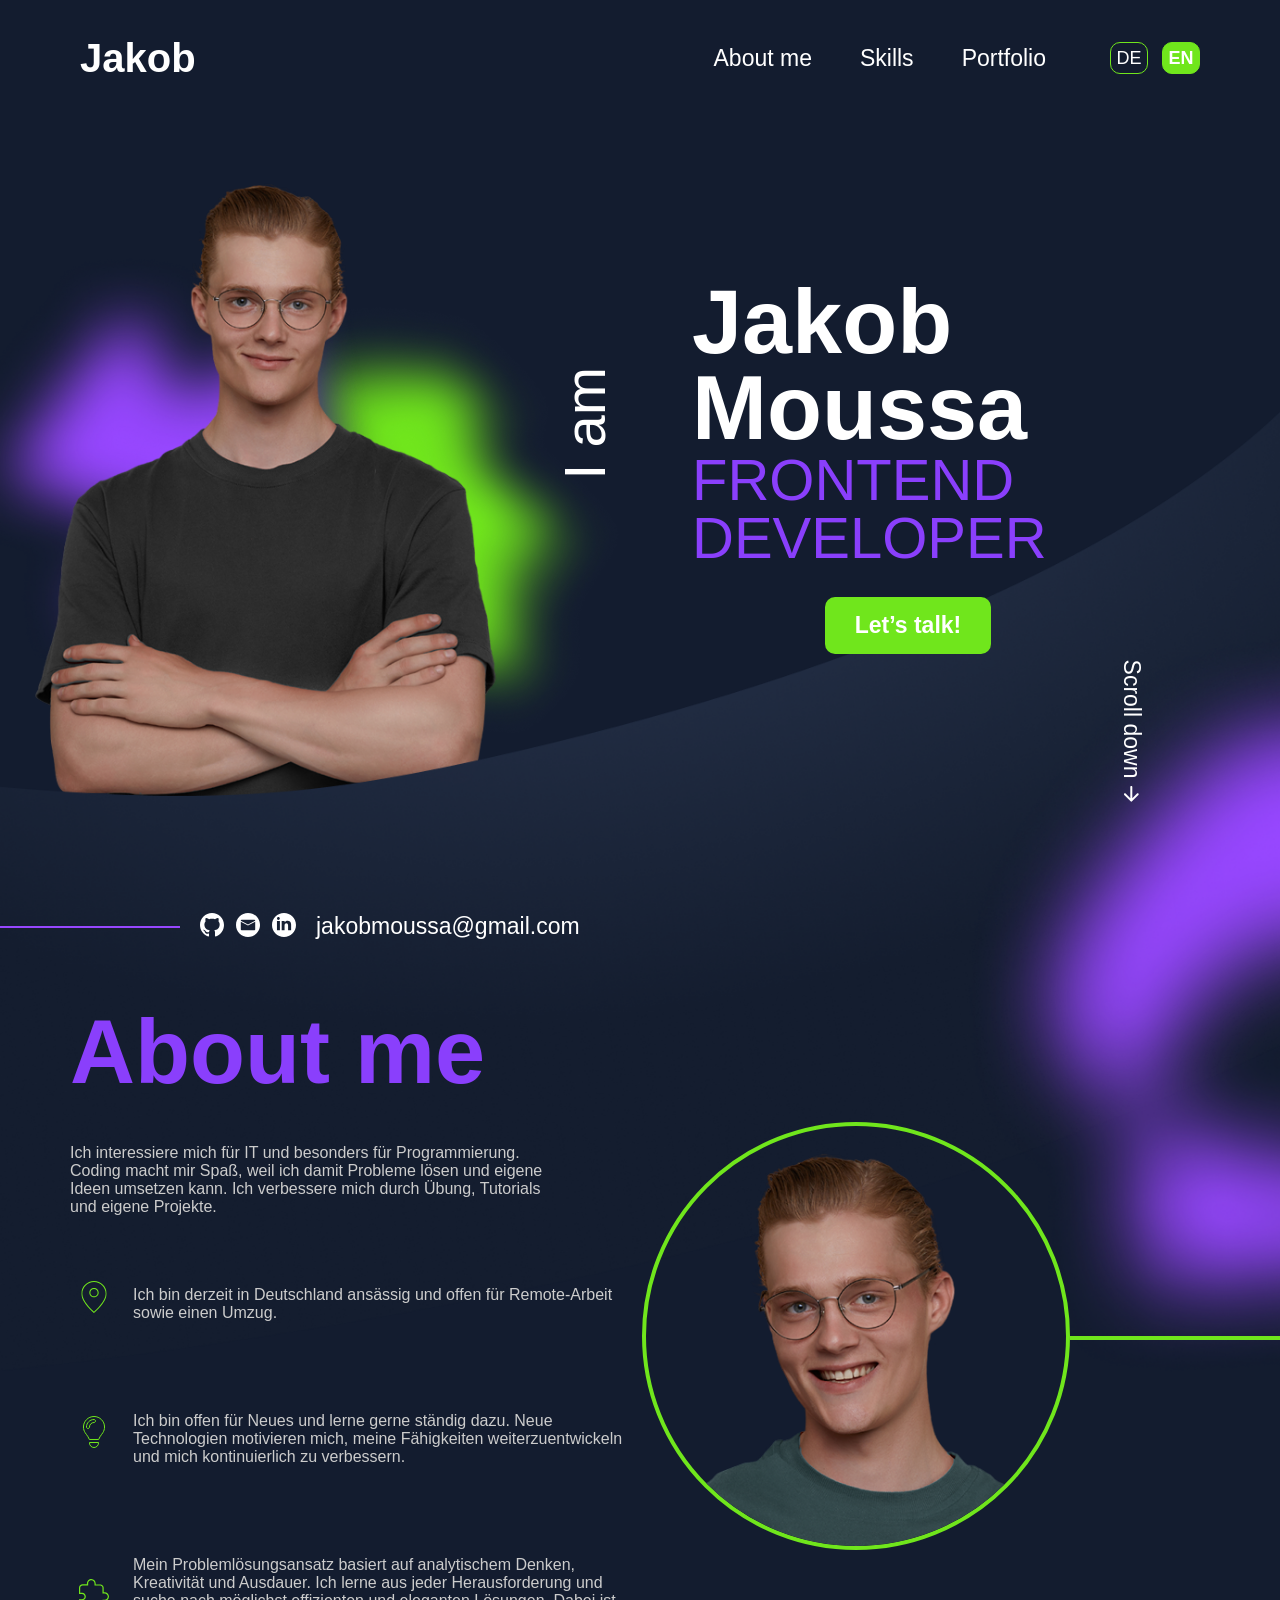
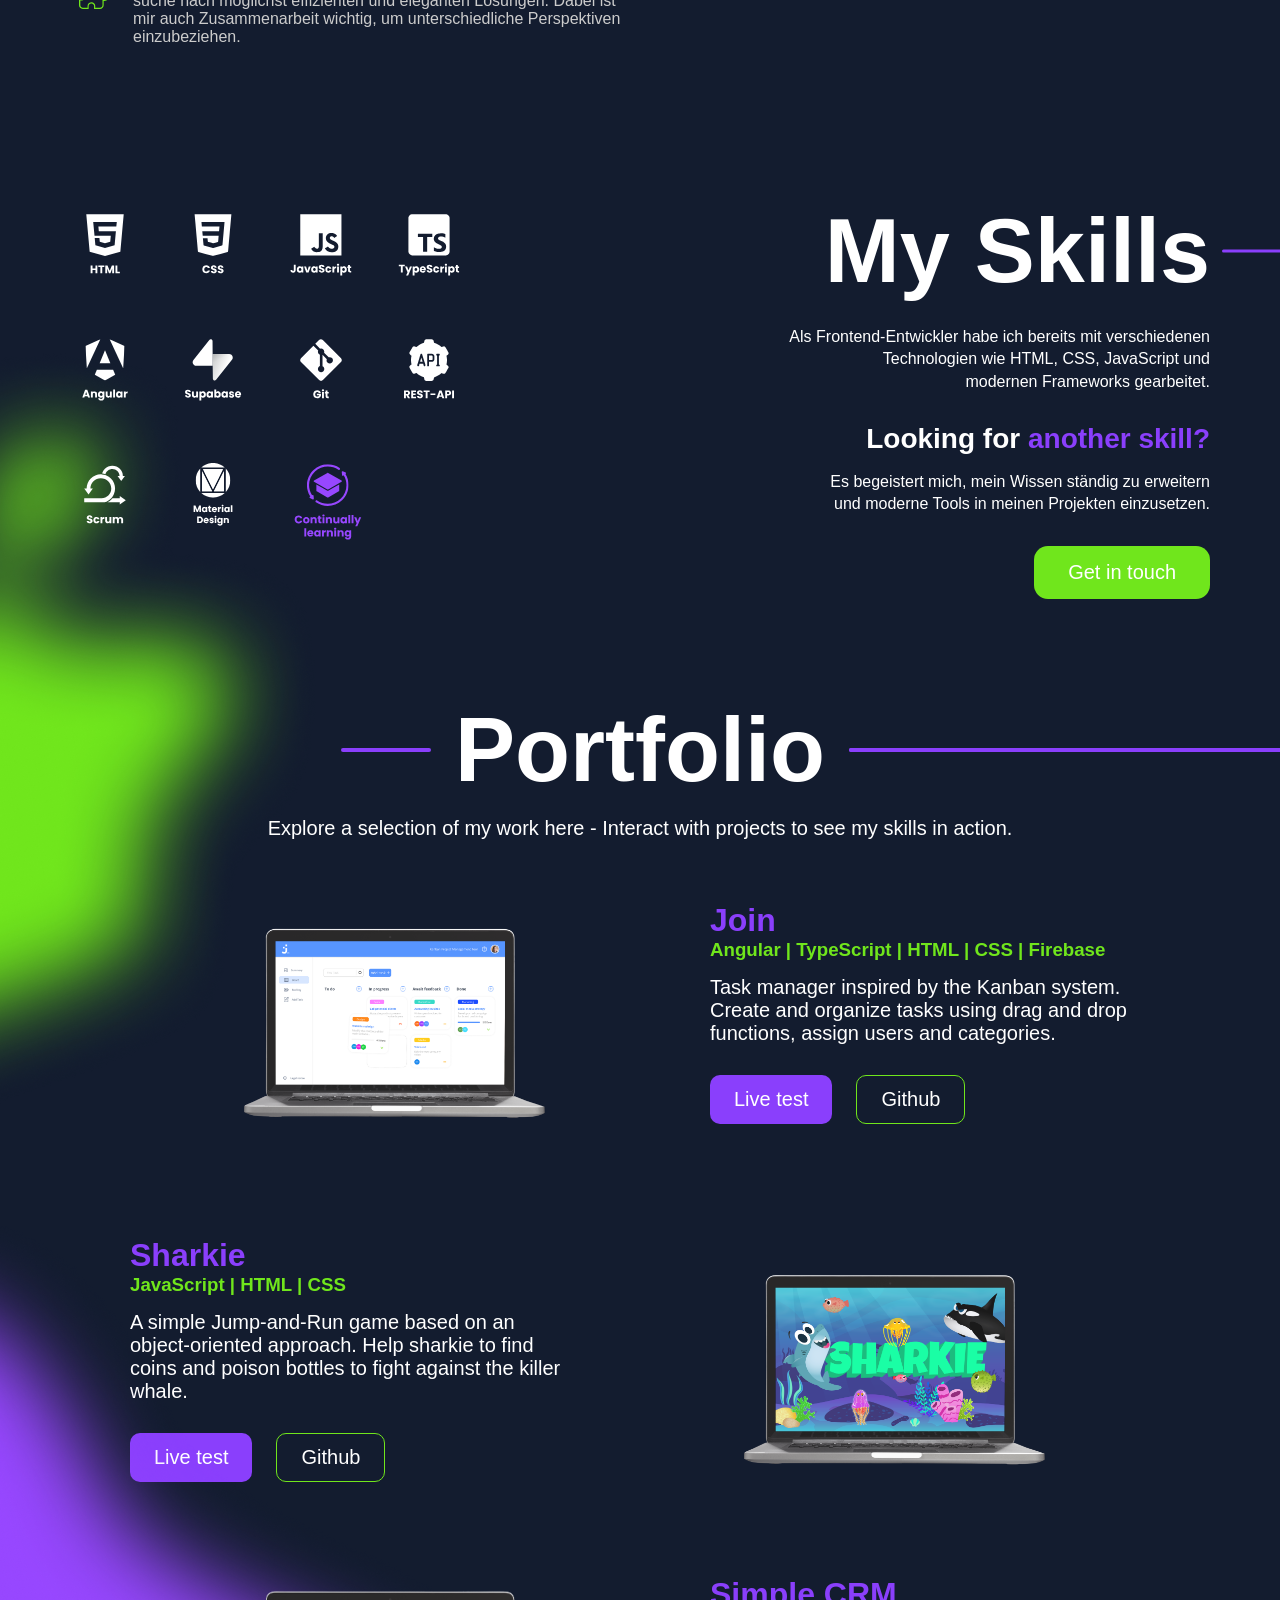
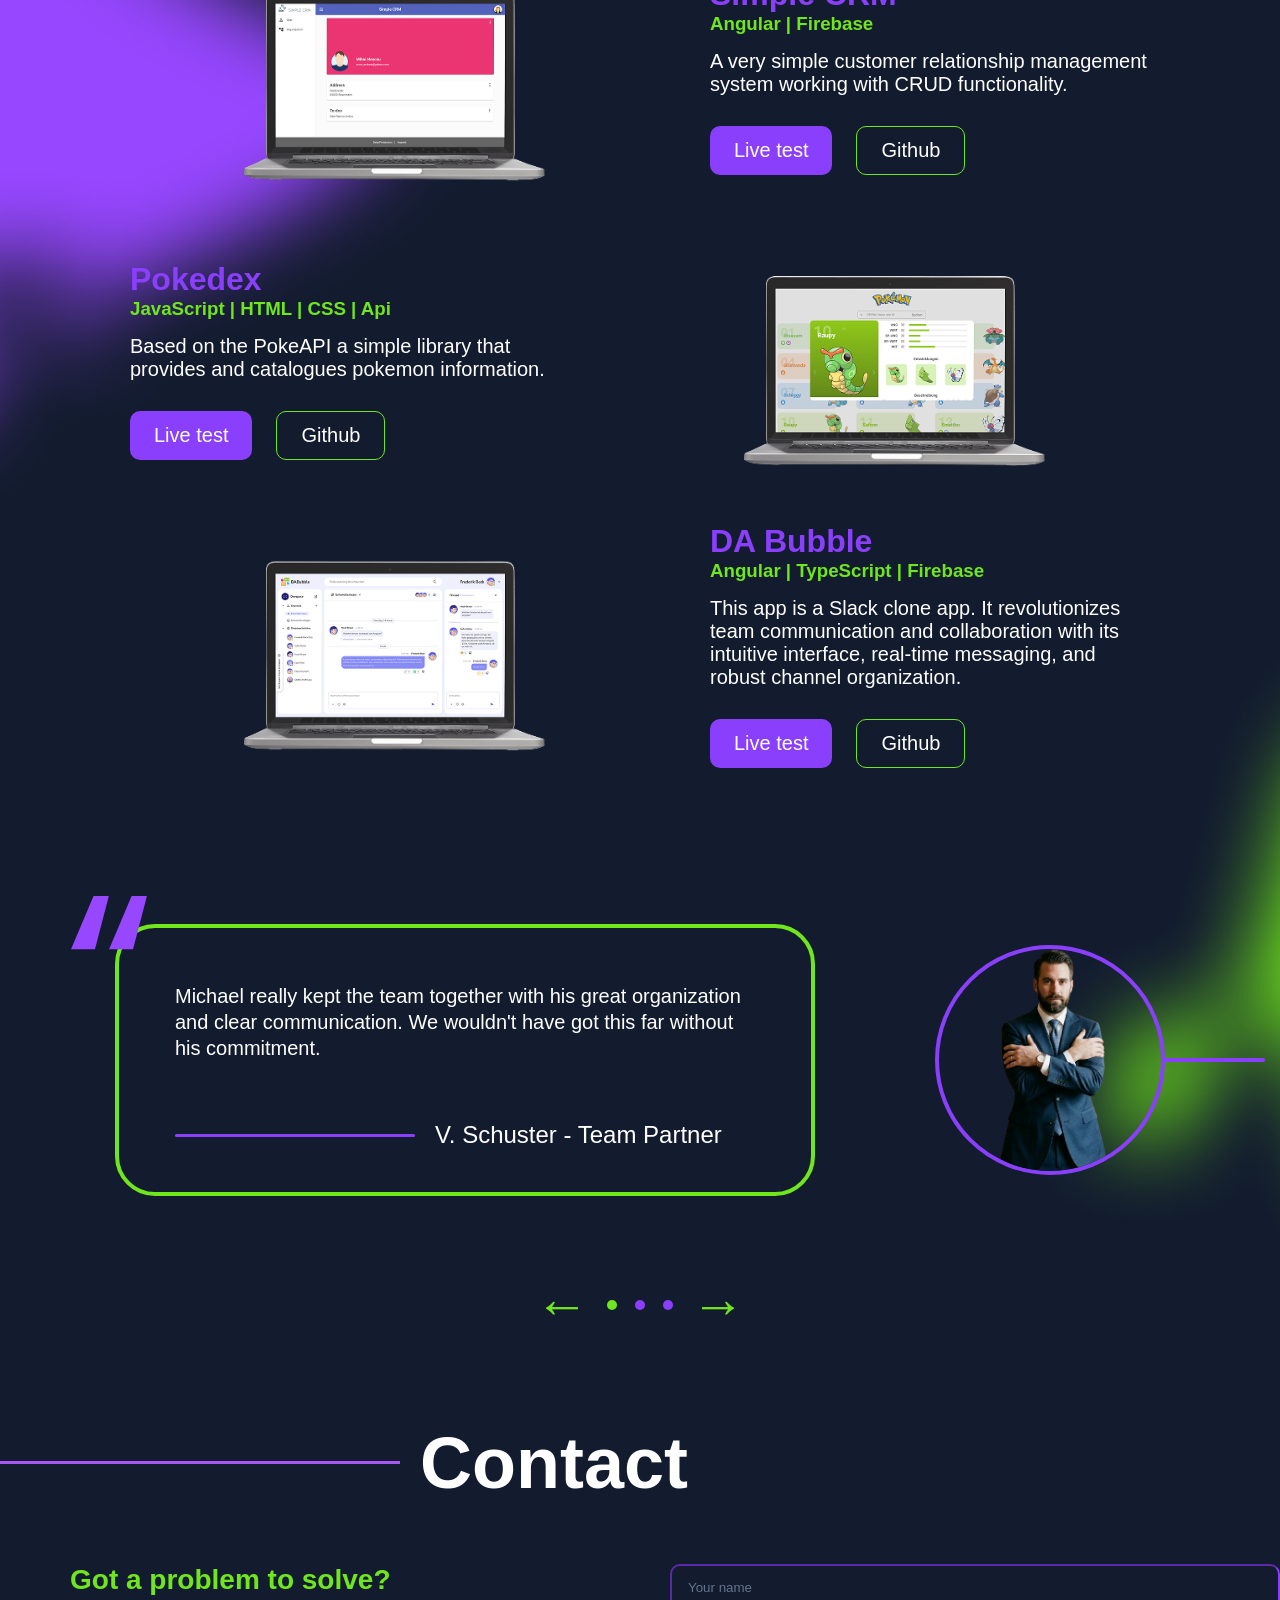
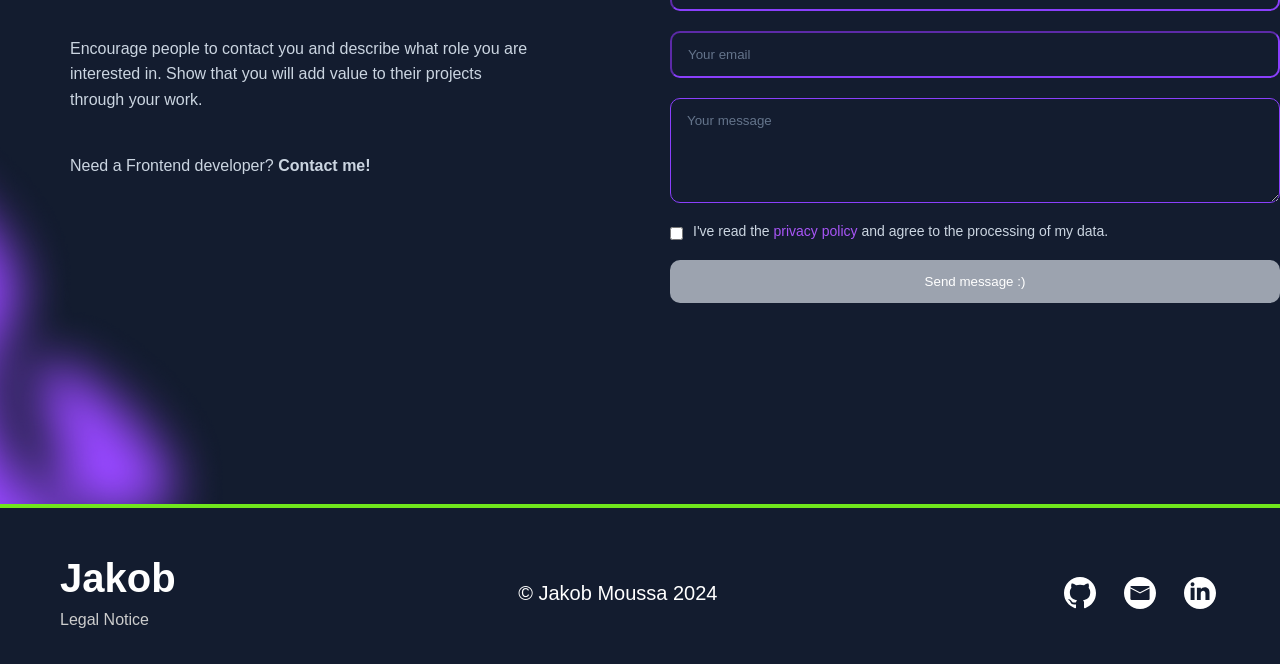
==== commit 989a6df9: "style: fix layout alignment, shadows, footer, and sticky header" ====
--- a/index.html
+++ b/index.html
@@ -1,5 +1,6 @@
 <!DOCTYPE html>
 <html lang="en">
+
 <head>
     <meta charset="UTF-8">
     <meta name="viewport" content="width=device-width, initial-scale=1.0">
@@ -7,11 +8,13 @@
 
     <link rel="stylesheet" href="css/stlye.css">
     <link rel="stylesheet" href="css/template.css">
+    <link rel="stylesheet" href="css/responsive.css">
 
     <script src="./js/main.js"></script>
     <script src="./js/template.js"></script>
 
 </head>
+
 <body>
 
     <div id="hero-section"></div>
@@ -26,6 +29,7 @@
 
     <div id="footer-section"></div>
 
-    
+
 </body>
+
 </html>
--- a/css/stlye.css
+++ b/css/stlye.css
@@ -8,18 +8,14 @@
 body {
   background: #131c2f;
   color: white;
-  max-width: 1440px;
+  /* max-width: 1440px; */
+  width: 100%;
   margin: 0 auto;
   overflow-x: hidden;
-  /* padding-bottom: 200px; */
 }
 
 #about-section {
   z-index: 3;
   position: relative;
-}
-
-#skills-section {
-  z-index: 3;
-  position: relative;
+  overflow-x: hidden;
 }
--- a/css/template.css
+++ b/css/template.css
@@ -1,12 +1,18 @@
 .hero-header {
+  position: fixed;
+  top: 0;
+  left: 0;
+  width: 100%;
+  background: #131c2f;
+  z-index: 1000;
   display: flex;
   justify-content: space-between;
   align-items: center;
-  padding: 40px 80px 0 80px;
+  padding: clamp(25px, 3%, 40px) clamp(45px, 7%, 80px) clamp(15px, 2%, 25px) clamp(45px, 7%, 80px);
 }
 
 .logo span {
-  font-size: 40px;
+  font-size: clamp(28px, 3.5vw, 40px);
   font-weight: 700;
   color: #ffffff;
   line-height: 1;
@@ -15,19 +21,19 @@
 .right-nav {
   display: flex;
   align-items: center;
-  gap: 72px;
+  gap: clamp(45px, 5vw, 72px);
 }
 
 .nav {
   display: flex;
   align-items: center;
-  gap: 48px;
+  gap: clamp(28px, 4vw, 48px);
 }
 
 .nav a {
   text-decoration: none;
   color: #ffffff;
-  font-size: 23px;
+  font-size: clamp(16px, 2vw, 23px);
   font-weight: 400;
   line-height: 1;
   text-decoration-color: transparent;
@@ -69,86 +75,103 @@
 .language-switch button:hover {
   transform: scale(1.05);
 }
+
 .hero-content {
   display: flex;
   align-items: center;
-  margin-top: 60px;
+  justify-content: center;
+  margin-top: clamp(140px, 15vw, 160px);
+  max-width: 1440px;
+  margin-left: auto;
+  margin-right: auto;
 }
 
 .hero-image {
   position: relative;
-  width: 646px;
-  height: 705px;
+  width: clamp(350px, 45vw, 646px);
+  height: clamp(400px, 51vw, 705px);
+  flex-shrink: 0;
 }
 
 .profile-img {
   position: absolute;
   inset: 0;
-  width: 646px;
-  height: 705px;
+  width: 100%;
+  height: 100%;
   object-fit: cover;
   z-index: 2;
 }
 
 .shadow-green {
   position: absolute;
-  width: 521px;
-  height: 378px;
-  top: 200px;
-  left: 230px;
+  width: clamp(300px, 36vw, 521px);
+  height: clamp(220px, 27vw, 378px);
+  top: clamp(100px, 14vw, 200px);
+  left: clamp(100px, 16vw, 230px);
   z-index: 0;
   transform: rotate(45deg);
 }
 
 .shadow-purple {
   position: absolute;
-  width: 407px;
-  height: 608px;
-  top: 100px;
+  width: clamp(250px, 30vw, 407px);
+  height: clamp(350px, 43vw, 608px);
+  top: clamp(30px, 7vw, 100px);
   left: 0;
   z-index: 1;
 }
 
 .vector {
-  max-width: 1440px;
-  position: absolute;
-  top: 412px;
+  width: 100%;
+  position: absolute;
+  top: clamp(350px, 40vw, 412px);
+  left: 0;
+  right: 0;
+  margin: 0 auto;
   z-index: 2;
+  object-fit: contain;
 }
 
 .hero-text {
-  margin-bottom: 50px;
-  transform: translateX(-60px);
+  margin-bottom: clamp(20px, 3vw, 50px);
+  transform: translateX(clamp(-20px, -2vw, -60px));
   z-index: 7;
-  transition: scale;
-}
+  transition: scale 0.3s ease;
+  flex: 1 1 auto;
+  min-width: 280px;
+}
+
 .hero-text .intro {
-  font-size: 64px;
+  font-size: clamp(44px, 5.5vw, 64px);
   color: white;
   font-weight: 400;
+  margin: 0;
 }
 
 .hero-text h1 {
   font-size: 90px;
-  margin: 10px 0;
+  margin: clamp(8px, 1vw, 10px) 0;
+  font-weight: 700;
 }
 
 .hero-text h2 {
-  font-size: 58px;
+  font-size: 90px;
   color: #9747FF;
+  margin: 0;
 }
 
 .Hero-button {
   display: block;
-  margin: 30px auto 0;
-  padding: 15px 30px;
-  font-size: 23px;
+  margin: clamp(20px, 3vw, 30px) auto 0;
+  padding: clamp(10px, 1.2vw, 15px) clamp(20px, 2.5vw, 30px);
+  font-size: clamp(16px, 2vw, 23px);
   border: none;
   border-radius: 10px;
   background: #70E61C;
   color: white;
   font-weight: bold;
   cursor: pointer;
+  transition: all 0.3s ease;
 }
 
 .Hero-button:hover {
@@ -157,26 +180,29 @@
 }
 
 .scroll-txt {
-    position: absolute;
-    font-size: 23px;
-    top: 727px;
-    transform: rotate(90deg);
-    right: 100px;
-    z-index: 7;
-    display: inline-flex;
-    align-items: center;
-    gap: 8px;
+  position: absolute;
+  font-size: clamp(16px, 2vw, 23px);
+  top: clamp(500px, 56vw, 727px);
+  transform: rotate(90deg);
+  right: clamp(40px, 6%, 100px);
+  z-index: 7;
+  display: inline-flex;
+  align-items: center;
+  gap: 8px;
+}
+
+.purple-shadow-2 {
+  position: absolute;
+  right: 0px;
+  top: clamp(450px, 50vw, 630px);
+  z-index: 2;
+  pointer-events: none;
+  width: clamp(200px, 25vw, 400px);
+  height: auto;
 }
 
 .arrow-icon {
-    transform: rotate(-90deg);
-}
-
-.purple-shadow-2 {
-    position: absolute;
-    right: 0px;
-    top: 630px;
-    z-index: 2;
+  rotate: -90deg;
 }
 
 /* -------------------About section------------------*/
@@ -210,7 +236,7 @@
 
 .email a {
   color: white;
-  font-family:Arial, Helvetica, sans-serif;
+  font-family: Arial, Helvetica, sans-serif;
   font-size: 23px;
   text-decoration: none;
 }
@@ -237,7 +263,7 @@
 }
 
 .txt {
-    text-align: start;
+  text-align: start;
 }
 
 .info-txt {
@@ -258,6 +284,7 @@
 
 .about-image {
   position: relative;
+  transform: translateX(-140px);
 }
 
 .image-circle {
@@ -268,21 +295,21 @@
 }
 
 .profile-2 {
-    display: block;
-    width: 509px;
-    height: 509px;
-    object-fit: cover;
-    border-radius: 50%;
+  display: block;
+  width: 509px;
+  height: 509px;
+  object-fit: cover;
+  border-radius: 50%;
 }
 
 .circle-line {
-    background: #70e61c;
-    width: 100px;
-    height: 4px;
-    position: absolute;
-    left: calc(97% + 13px);
-    top: 50%;
-    transform: translateY(-50%);
+  background: #70e61c;
+  height: 4px;
+  position: absolute;
+  left: calc(97% + 13px);
+  width: 100vw;
+  top: 50%;
+  transform: translateY(-50%);
 }
 
 .image-line {
@@ -310,7 +337,7 @@
 .hero-side-text span {
   writing-mode: vertical-rl;
   transform: rotate(180deg);
-  font-size: 58px;
+  font-size: 58px !important;
   font-weight: 300;
   color: #ffffff;
   line-height: 1;
@@ -331,11 +358,10 @@
 
 .hero-main-text h2 {
   margin: 0;
-  font-size: 50px;
+  font-size: 58px;
   font-weight: 400;
   line-height: 1;
   color: #8a3ffc;
-  letter-spacing: 2px;
 }
 
 .bubble-txt {
@@ -347,15 +373,16 @@
 /* -------------------Skills section------------------*/
 
 .skills-section {
-    display: flex;
-    align-items: stretch;
-    justify-content: space-between;
-    margin-top: 170px;
-}
-
-.icon{
-    height: 84px;
-    width: 84px;
+  position: relative;
+  display: flex;
+  align-items: stretch;
+  justify-content: space-between;
+  margin-top: 170px;
+}
+
+.icon {
+  height: 84px;
+  width: 84px;
 }
 
 .learning-card {
@@ -364,13 +391,14 @@
 }
 
 .main-icon {
-  width: 80px;
+  width: 84px !important;
+  height: 84px !important;
   cursor: pointer;
   display: block;
 }
 
 .main-icon:hover {
-    transform: scale(1.5);
+  transform: scale(1.5);
 }
 
 .skill-bubble {
@@ -378,7 +406,6 @@
   bottom: 110%;
   left: 50%;
   transform: translateX(-50%) translateY(10px);
-  
   width: 220px;
   padding: 18px 16px;
   border-radius: 24px;
@@ -423,36 +450,37 @@
 }
 
 .icon:hover {
-    transform: scale(1.5);
+  transform: scale(1.5);
 }
 
 .left-container {
-    margin-left: 110px;
-    width: 40%;
-    z-index: 6;
-    display: flex;
-    align-items: stretch;
+  margin-left: 110px;
+  width: 40%;
+  z-index: 6;
+  display: flex;
+  align-items: stretch;
 }
 
 .right-container {
-    margin-right: 100px;
-    flex: 1 1 auto;
-    display: flex;
-    align-items: stretch;
+  margin-right: 100px;
+  flex: 1 1 auto;
+  display: flex;
+  align-items: stretch;
 }
 
 .skills-box {
-    display: grid;
-    grid-template-columns: repeat(4, minmax(0, 1fr));
-    gap: 0px 35px;
-    justify-items: start;
+  display: grid;
+  grid-template-columns: repeat(4, minmax(0, 1fr));
+  gap: 0px 35px;
+  justify-items: start;
 }
 
 .green-shadow-2 {
-    position: absolute;
-    top: 140px;
-    left: 0;
-    z-index: 1;
+  position: absolute;
+  top: 140px;
+  left: 0;
+  z-index: 0;
+  pointer-events: none;
 }
 
 .skills-txt {
@@ -463,7 +491,7 @@
 }
 
 .skills-txt h1 {
-  font-size: 96px;
+  font-size: 90px;
   font-weight: 700;
   line-height: 1;
   margin: 0 0 40px 0;
@@ -475,7 +503,7 @@
   position: absolute;
   top: 50%;
   left: calc(100% + 12px);
-  right: -100px;
+  width: 100vw;
   height: 3px;
   background: #8a3ffc;
   border-radius: 999px;
@@ -522,8 +550,8 @@
 }
 
 .btn:hover {
-    background-color: #8a3ffc;
-    transform: scale(1.1);
+  background-color: #8a3ffc;
+  transform: scale(1.1);
 }
 
 /* -------------------Portfolio section------------------*/
@@ -532,6 +560,7 @@
   width: 100%;
   display: flex;
   justify-content: center;
+  overflow-x: hidden;
 }
 
 .portfolio-section {
@@ -544,35 +573,46 @@
   margin: 0 auto;
   box-sizing: border-box;
 }
+
 .portfolio-headline {
-  display: grid;
-  grid-template-columns: 1fr auto 1fr;
-  align-items: center;
+  display: flex;
+  align-items: center;
+  justify-content: center;
   gap: 24px;
   margin-top: 120px;
-  margin-left: 0;
+}
+
+.portfolio-headline h1 {
   font-size: 90px;
   color: #ffffff;
-  width: 100%;
-}
-
-.portfolio-headline::before {
-  content: "";
-  width: 90px;
+  margin: 0;
+  white-space: nowrap;
+}
+
+.headline-line {
   height: 4px;
   background: #8a3ffc;
   border-radius: 999px;
-  justify-self: end;
-}
-
-.portfolio-headline::after {
+}
+
+.headline-line-left {
+  width: 90px;
+}
+
+.headline-line-right {
+  width: 90px;
+  position: relative;
+}
+
+.headline-line-right::after {
   content: "";
-  width: 100%;
-  min-width: 550px;
-  height: 4px;
-  background: #8a3ffc;
-  border-radius: 999px;
-  justify-self: stretch;
+  position: absolute;
+  top: 0;
+  left: 0;
+  width: 100vw;
+  height: 100%;
+  background: inherit;
+  border-radius: inherit;
 }
 
 p {
@@ -590,7 +630,7 @@
 }
 
 .portfolio-projects {
-  width: 100%;
+  width: min(100%, 1304px);
   margin: 0 auto;
   display: flex;
   flex-direction: column;
@@ -600,7 +640,8 @@
   margin-top: 0;
   display: flex;
   align-items: center;
-  justify-content: end;
+  justify-content: center;
+  gap: 60px;
   position: relative;
 }
 
@@ -651,11 +692,13 @@
 
 h2 {
   color: #8a3ffc;
+  font-size: 32px;
 }
 
 h3 {
   color: #70E61C;
 }
+
 .p-txt {
   text-align: start;
 }
@@ -766,10 +809,10 @@
 
 .testimonial-green-shadow {
   position: absolute;
-  right: -141px;
   top: 0;
-  transform: translateY(-65%);
-  width: 420px;
+  right: 0;
+  transform: translate(60%, -65%);
+  width: clamp(200px, 30vw, 420px);
   z-index: 0;
   pointer-events: none;
 }
@@ -824,14 +867,13 @@
 .nav-dot.active {
   background: #70E61C;
 }
+
 /* ---------Contact-section----------------- */
-/* Section */
 .contact-section {
   position: relative;
   color: #fff;
 }
 
-/* Headline */
 .contact-headline-container {
   display: flex;
   align-items: center;
@@ -946,7 +988,7 @@
 .contact-purple-shadow {
   position: absolute;
   height: 500px;
-  top: 300px;
+  top: 250px;
   right: 1050px;
   z-index: 0;
 }
@@ -966,35 +1008,6 @@
   background: #a855f7;
 }
 
-@media (max-width: 900px) {
-  .contact-container {
-    grid-template-columns: 1fr;
-  }
-
-  .contact-headline-container h2 {
-    font-size: 36px;
-  }
-}
-
-/* @media (max-width: 1360px) {
-  .portfolio-reference {
-    flex-direction: column;
-    align-items: center;
-  }
-
-  .testimonial-card-wrap {
-    width: 100%;
-  }
-
-  .testimonial-person-line {
-    display: none;
-  }
-
-  .testimonial-green-shadow {
-    right: -90px;
-    width: 220px;
-  }
-} */
 
 /* ---------Footer section----------------- */
 .footer {
@@ -1003,7 +1016,7 @@
   background-color: #131c2f;
   border-top: 2px solid #70e61c;
   padding: 60px 80px 40px 80px;
-  margin-top: 145px;
+  margin-top: 201px;
   z-index: 5;
 }
 
@@ -1075,22 +1088,216 @@
   height: 24px;
 }
 
-@media (max-width: 768px) {
-  .footer {
-    padding: 40px 20px;
-  }
-
-  .footer-content {
-    grid-template-columns: 1fr;
-    gap: 20px;
-    text-align: center;
-  }
-
-  .footer-left {
-    align-items: center;
-  }
-
-  .footer-right {
-    justify-content: center;
-  }
-}
+/* --- Hero --- */
+.hero-side-text span {
+  font-size: 48px;
+}
+
+/* --- About --- */
+.about-text h2 {
+  font-size: 90px;
+}
+
+.about-content {
+  padding-left: 70px;
+  padding-right: 70px;
+  gap: 40px;
+}
+
+.profile-2 {
+  width: 420px;
+  height: 420px;
+}
+
+.circle-line {
+  width: 100vw;
+}
+
+.image-line {
+  width: 120px;
+}
+
+/* --- Skills --- */
+.skills-section {
+  margin-top: 130px;
+}
+
+.left-container {
+  margin-left: 70px;
+}
+
+.right-container {
+  margin-right: 70px;
+}
+
+.skills-txt h1 {
+  font-size: 90px;
+  margin-bottom: 30px;
+}
+
+.main-icon {
+  width: 66px;
+}
+
+.skills-box {
+  gap: 0px 24px;
+}
+
+.txt-1 {
+  font-size: 16px;
+  margin-bottom: 30px;
+}
+
+.txt-2 {
+  font-size: 28px;
+  margin-bottom: 16px;
+}
+
+.txt-3 {
+  font-size: 16px;
+  margin-bottom: 30px;
+}
+
+.btn {
+  padding: 15px 34px;
+  font-size: 20px;
+}
+
+/* --- Portfolio --- */
+.portfolio-headline {
+  font-size: 90px;
+  margin-top: 100px;
+}
+
+.portfolio-headline::after {
+  justify-self: stretch;
+}
+
+.portfolio-project .project-media {
+  flex: 0 0 520px;
+}
+
+.portfolio-project .project-content {
+  max-width: 440px;
+}
+
+.live-btn,
+.github-btn {
+  font-size: 20px;
+  padding: 12px 24px;
+}
+
+/* --- Testimonial --- */
+.portfolio-reference {
+  margin-top: 100px;
+  width: min(100%, 1050px);
+  gap: 30px;
+}
+
+.testimonial-card-wrap {
+  flex: 0 0 700px;
+  max-width: 700px;
+}
+
+.testimonial-card {
+  max-width: 700px;
+  padding: 40px 56px;
+}
+
+.testimonial-text {
+  font-size: 30px;
+}
+
+.testimonial-author {
+  font-size: 24px;
+}
+
+.testimonial-line {
+  width: 240px;
+}
+
+.testimonial-person {
+  width: 230px;
+  height: 230px;
+}
+
+.testimonial-person-wrap {
+  flex: 0 0 230px;
+}
+
+.testimonial-person-line {
+  width: 100px;
+}
+
+.testimonial-quote {
+  width: 76px;
+  top: -28px;
+  left: -44px;
+}
+
+.contact-headline {
+  font-size: 72px;
+}
+
+.contact-headline-container .line {
+  width: 400px;
+}
+
+.contact-left {
+  margin-left: 70px;
+}
+
+.contact-left h3 {
+  font-size: 28px;
+}
+
+.footer {
+  padding: 50px 60px 35px 60px;
+  border-top: 4px solid #70e61c;
+  box-sizing: border-box;
+}
+
+.footer-content {
+  display: flex;
+  justify-content: space-between;
+  align-items: center;
+  max-width: 1440px;
+  margin: 0 auto;
+}
+
+.footer-logo span {
+  font-size: 40px;
+  font-weight: bold;
+  color: #ffffff;
+}
+
+.footer-legal {
+  font-size: 16px;
+  color: #cccccc;
+  margin: 5px 0 0 0 !important;
+  text-align: left !important;
+}
+
+.footer-copyright {
+  font-size: 20px;
+  color: #ffffff;
+  margin: 0 !important;
+  text-align: center !important;
+}
+
+.footer-social {
+  display: flex;
+  gap: 20px;
+  align-items: center;
+}
+
+.footer-social img {
+  width: 32px;
+  height: 32px;
+  cursor: pointer;
+  transition: transform 0.2s ease;
+}
+
+.footer-social img:hover {
+  transform: scale(1.1);
+}
--- a/css/responsive.css
+++ b/css/responsive.css
@@ -0,0 +1,532 @@
+/* ===== ALL RESPONSIVE / MEDIA QUERIES ===== */
+
+/* ---------- Testimonial shadow ---------- */
+@media (max-width: 1024px) {
+  .testimonial-green-shadow {
+    display: none;
+  }
+}
+
+/* ---------- Contact mobile ---------- */
+@media (max-width: 900px) {
+  .contact-container {
+    grid-template-columns: 1fr;
+  }
+
+  .contact-headline-container h2 {
+    font-size: 36px;
+  }
+}
+
+/* ---------- Footer mobile ---------- */
+@media (max-width: 768px) {
+  .footer {
+    padding: 40px 20px;
+  }
+
+  .footer-content {
+    flex-direction: column;
+    gap: 20px;
+    text-align: center;
+  }
+
+  .footer-left {
+    align-items: center;
+  }
+
+  .footer-right {
+    justify-content: center;
+  }
+}
+
+/* ---------- Stage 1: 1350px and below ---------- */
+@media (max-width: 1350px) {
+
+  /* --- Hero --- */
+  .hero-side-text span {
+    font-size: 48px;
+  }
+
+  /* --- About --- */
+
+  .about-content {
+    padding-left: 70px;
+    padding-right: 70px;
+    gap: 40px;
+  }
+
+  .profile-2 {
+    width: 420px;
+    height: 420px;
+  }
+
+  .circle-line {
+    width: 100vw;
+  }
+
+  .image-line {
+    width: 120px;
+  }
+
+  /* --- Skills --- */
+  .skills-section {
+    margin-top: 130px;
+  }
+
+  .left-container {
+    margin-left: 70px;
+  }
+
+  .right-container {
+    margin-right: 70px;
+  }
+
+  .skills-txt h1 {
+    margin-bottom: 30px;
+  }
+
+  .icon {
+    height: 70px;
+    width: 70px;
+  }
+
+  .main-icon {
+    width: 66px;
+  }
+
+  .skills-box {
+    gap: 0px 24px;
+  }
+
+  .txt-1 {
+    font-size: 16px;
+    margin-bottom: 30px;
+  }
+
+  .txt-2 {
+    font-size: 28px;
+    margin-bottom: 16px;
+  }
+
+  .txt-3 {
+    font-size: 16px;
+    margin-bottom: 30px;
+  }
+
+  .btn {
+    padding: 15px 34px;
+    font-size: 20px;
+  }
+
+  /* --- Portfolio --- */
+  .portfolio-headline {
+    margin-top: 100px;
+  }
+
+  .portfolio-headline::after {
+    justify-self: stretch;
+  }
+
+  .portfolio-project .project-media {
+    flex: 0 0 520px;
+  }
+
+  .portfolio-project .project-content {
+    max-width: 440px;
+  }
+
+  .live-btn,
+  .github-btn {
+    font-size: 20px;
+    padding: 12px 24px;
+  }
+
+  /* --- Testimonial --- */
+  .portfolio-reference {
+    margin-top: 100px;
+    width: min(100%, 1050px);
+    gap: 30px;
+  }
+
+  .testimonial-card-wrap {
+    flex: 0 0 700px;
+    max-width: 700px;
+  }
+
+  .testimonial-card {
+    max-width: 700px;
+    padding: 40px 56px;
+  }
+
+  .testimonial-text {
+    font-size: 30px;
+  }
+
+  .testimonial-author {
+    font-size: 24px;
+  }
+
+  .testimonial-line {
+    width: 240px;
+  }
+
+  .testimonial-person {
+    width: 230px;
+    height: 230px;
+  }
+
+  .testimonial-person-wrap {
+    flex: 0 0 230px;
+  }
+
+  .testimonial-person-line {
+    width: 100px;
+  }
+
+  .testimonial-quote {
+    width: 76px;
+    top: -28px;
+    left: -44px;
+  }
+
+  /* --- Contact --- */
+
+  .contact-headline-container .line {
+    width: 400px;
+  }
+
+  .contact-left {
+    margin-left: 70px;
+  }
+
+  .contact-left h3 {
+    font-size: 28px;
+  }
+
+  /* --- Footer --- */
+  .footer {
+    padding: 50px 60px 35px 60px;
+  }
+
+  /* --- General p tag --- */
+  p {
+    margin-right: 70px;
+  }
+}
+
+/* ---------- Stage 2: 1100px and below ---------- */
+@media (max-width: 1100px) {
+
+  /* --- Hero --- */
+  .hero-side-text span {
+    font-size: 40px;
+  }
+
+  /* --- About --- */
+  .about-topbar {
+    margin-top: 70px;
+    margin-bottom: 40px;
+  }
+
+  .topbar-line {
+    flex: 0 0 120px;
+  }
+
+  .email a {
+    font-size: 19px;
+  }
+
+  .about-text h2 {
+    margin-bottom: 14px;
+  }
+
+  .about-text p {
+    font-size: 14px;
+    max-width: 400px;
+    margin-bottom: 20px;
+  }
+
+  .about-content {
+    padding-left: 50px;
+    padding-right: 50px;
+    gap: 30px;
+  }
+
+  .profile-2 {
+    width: 340px;
+    height: 340px;
+  }
+
+  .image-circle {
+    border-width: 3px;
+  }
+
+  .circle-line {
+    width: 100vw;
+    height: 3px;
+  }
+
+  .image-line {
+    width: 90px;
+    height: 3px;
+  }
+
+  .about-items {
+    gap: 14px;
+  }
+
+  .about-item {
+    gap: 10px;
+  }
+
+  /* --- Skills --- */
+  .skills-section {
+    margin-top: 100px;
+  }
+
+  .left-container {
+    margin-left: 50px;
+  }
+
+  .right-container {
+    margin-right: 50px;
+  }
+
+  .skills-txt h1 {
+    margin-bottom: 24px;
+  }
+
+  .skills-txt h1::after {
+    width: 100vw;
+  }
+
+  .icon {
+    height: 58px;
+    width: 58px;
+  }
+
+  .main-icon {
+    width: 54px;
+  }
+
+  .skills-box {
+    gap: 0px 18px;
+  }
+
+  .txt-1 {
+    font-size: 14px;
+    margin-bottom: 24px;
+  }
+
+  .txt-2 {
+    font-size: 24px;
+    margin-bottom: 14px;
+  }
+
+  .txt-3 {
+    font-size: 14px;
+    margin-bottom: 24px;
+  }
+
+  .btn {
+    padding: 14px 28px;
+    font-size: 18px;
+    border-radius: 12px;
+  }
+
+  /* --- Portfolio --- */
+  .portfolio-section {
+    width: min(100%, 960px);
+    max-width: 960px;
+  }
+
+  .portfolio-headline {
+    margin-top: 80px;
+    gap: 16px;
+  }
+
+  .portfolio-headline::before {
+    width: 60px;
+  }
+
+  .portfolio-headline::after {
+    justify-self: stretch;
+  }
+
+  .portfolio-section p {
+    font-size: 17px;
+  }
+
+  .portfolio-project .project-media {
+    flex: 0 0 430px;
+  }
+
+  .portfolio-project .project-content {
+    max-width: 380px;
+  }
+
+  .portfolio-project .project-content h2 {
+    font-size: 28px;
+  }
+
+  .portfolio-project .project-content h3 {
+    font-size: 15px;
+  }
+
+  .live-btn,
+  .github-btn {
+    font-size: 17px;
+    padding: 10px 20px;
+  }
+
+  .project-actions {
+    margin-top: 20px;
+    gap: 16px;
+  }
+
+  .crm-shadow {
+    left: -40px;
+  }
+
+  /* --- Testimonial --- */
+  .portfolio-reference {
+    margin-top: 80px;
+    width: min(100%, 900px);
+    gap: 24px;
+  }
+
+  .testimonial-card-wrap {
+    flex: 0 0 580px;
+    max-width: 580px;
+  }
+
+  .testimonial-card {
+    max-width: 580px;
+    min-height: 220px;
+    padding: 34px 44px;
+    border-radius: 30px;
+    border-width: 3px;
+  }
+
+  .testimonial-text {
+    font-size: 24px;
+  }
+
+  .testimonial-footer {
+    margin-top: 40px;
+    gap: 14px;
+  }
+
+  .testimonial-author {
+    font-size: 20px;
+  }
+
+  .testimonial-line {
+    width: 180px;
+  }
+
+  .testimonial-person {
+    width: 190px;
+    height: 190px;
+    border-width: 3px;
+  }
+
+  .testimonial-person-wrap {
+    flex: 0 0 190px;
+  }
+
+  .testimonial-person-line {
+    width: 70px;
+    height: 3px;
+  }
+
+  .testimonial-quote {
+    width: 64px;
+    top: -24px;
+    left: -36px;
+  }
+
+  .nav-arrow {
+    font-size: 42px;
+  }
+
+  .testimonial-nav {
+    margin-top: 34px;
+    margin-bottom: 40px;
+  }
+
+  /* --- Contact --- */
+
+  .contact-headline-container {
+    margin-bottom: 40px;
+  }
+
+  .contact-headline-container .line {
+    width: 300px;
+  }
+
+  .contact-left {
+    margin-left: 50px;
+  }
+
+  .contact-left h3 {
+    font-size: 24px;
+  }
+
+  .contact-left p {
+    font-size: 14px;
+  }
+
+  .contact-right input,
+  .contact-right textarea {
+    max-width: 480px;
+  }
+
+  .contact-right button {
+    max-width: 480px;
+  }
+
+  .contact-purple-shadow {
+    right: 800px;
+  }
+
+  /* --- Footer --- */
+  .footer {
+    padding: 40px 50px 30px 50px;
+  }
+
+  .footer-content {
+    gap: 24px;
+  }
+
+  .footer-logo span {
+    font-size: 26px;
+  }
+
+  .footer-legal {
+    font-size: 12px;
+  }
+
+  .footer-copyright {
+    font-size: 14px;
+  }
+
+  .footer-social {
+    gap: 16px;
+  }
+
+  .footer-social a {
+    width: 34px;
+    height: 34px;
+  }
+
+  .footer-social img {
+    width: 22px;
+    height: 22px;
+  }
+
+  p {
+    margin-right: 50px;
+    font-size: 14px;
+  }
+}
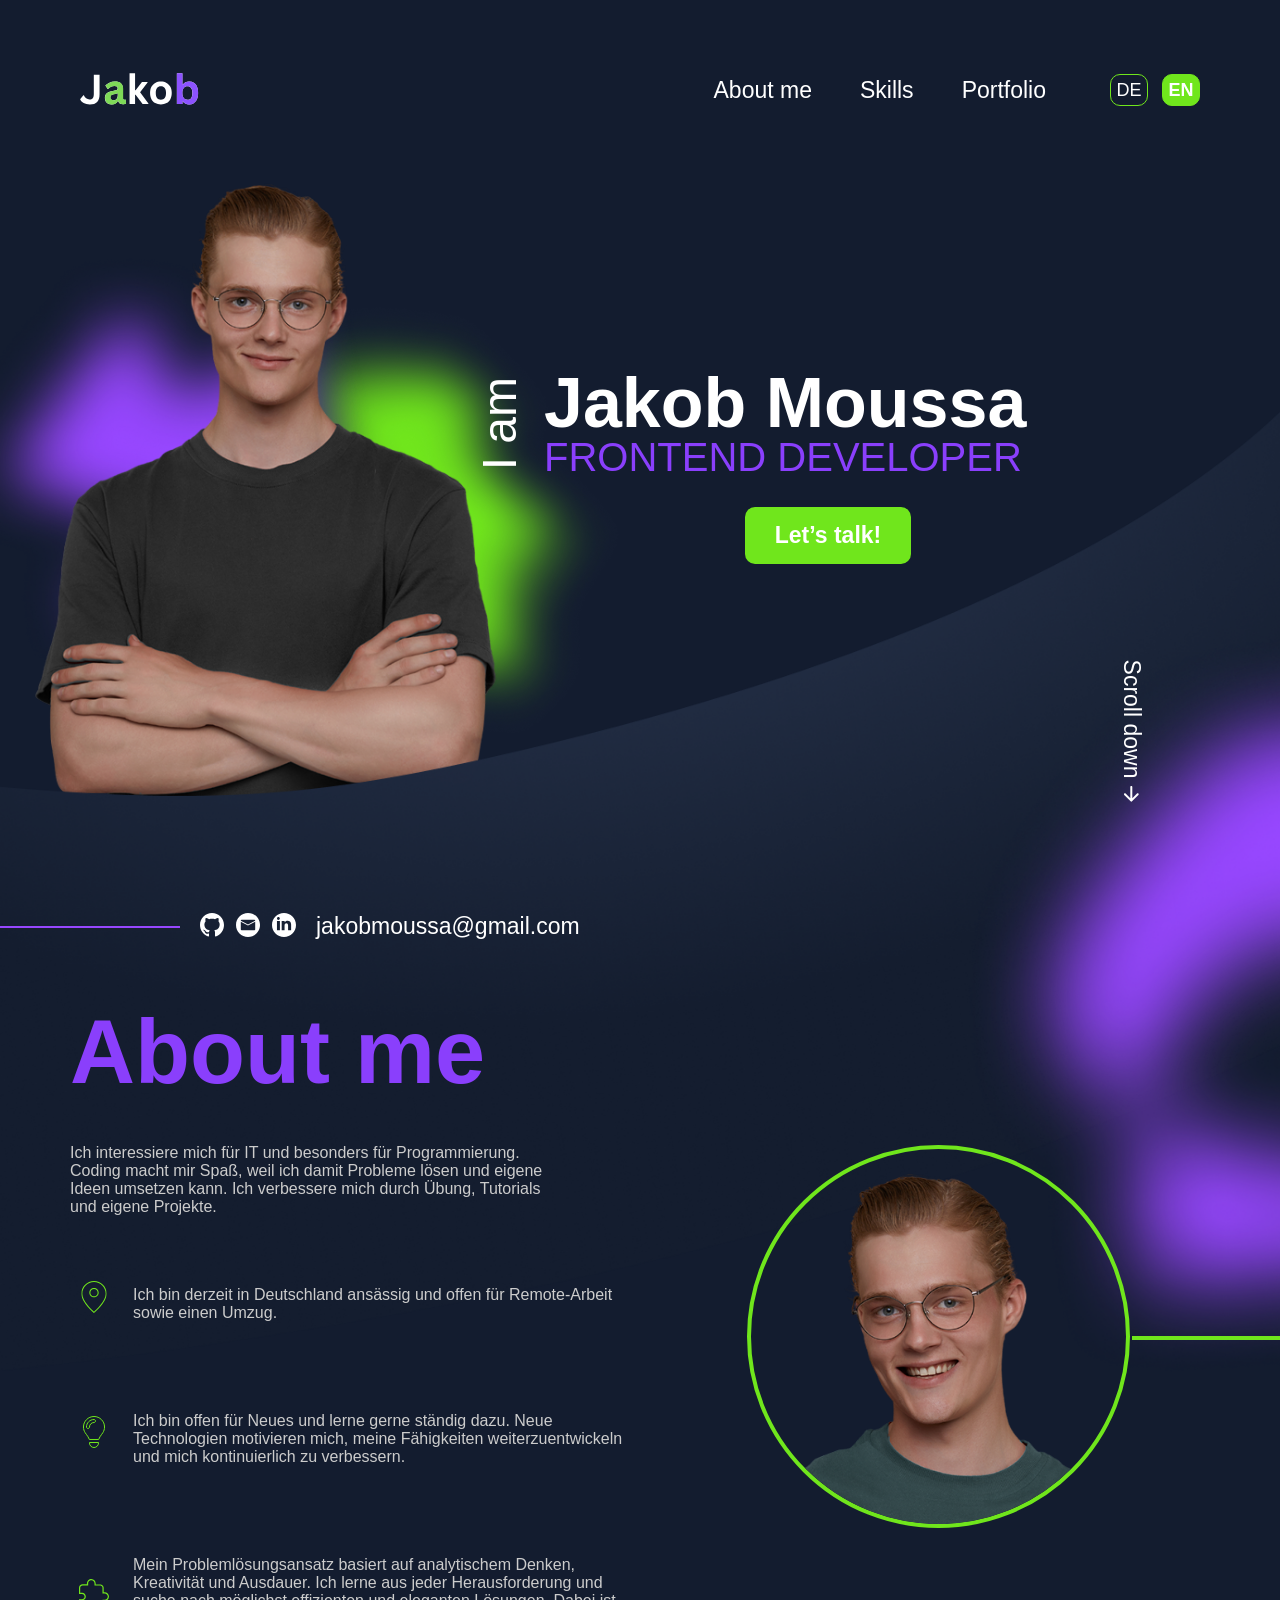
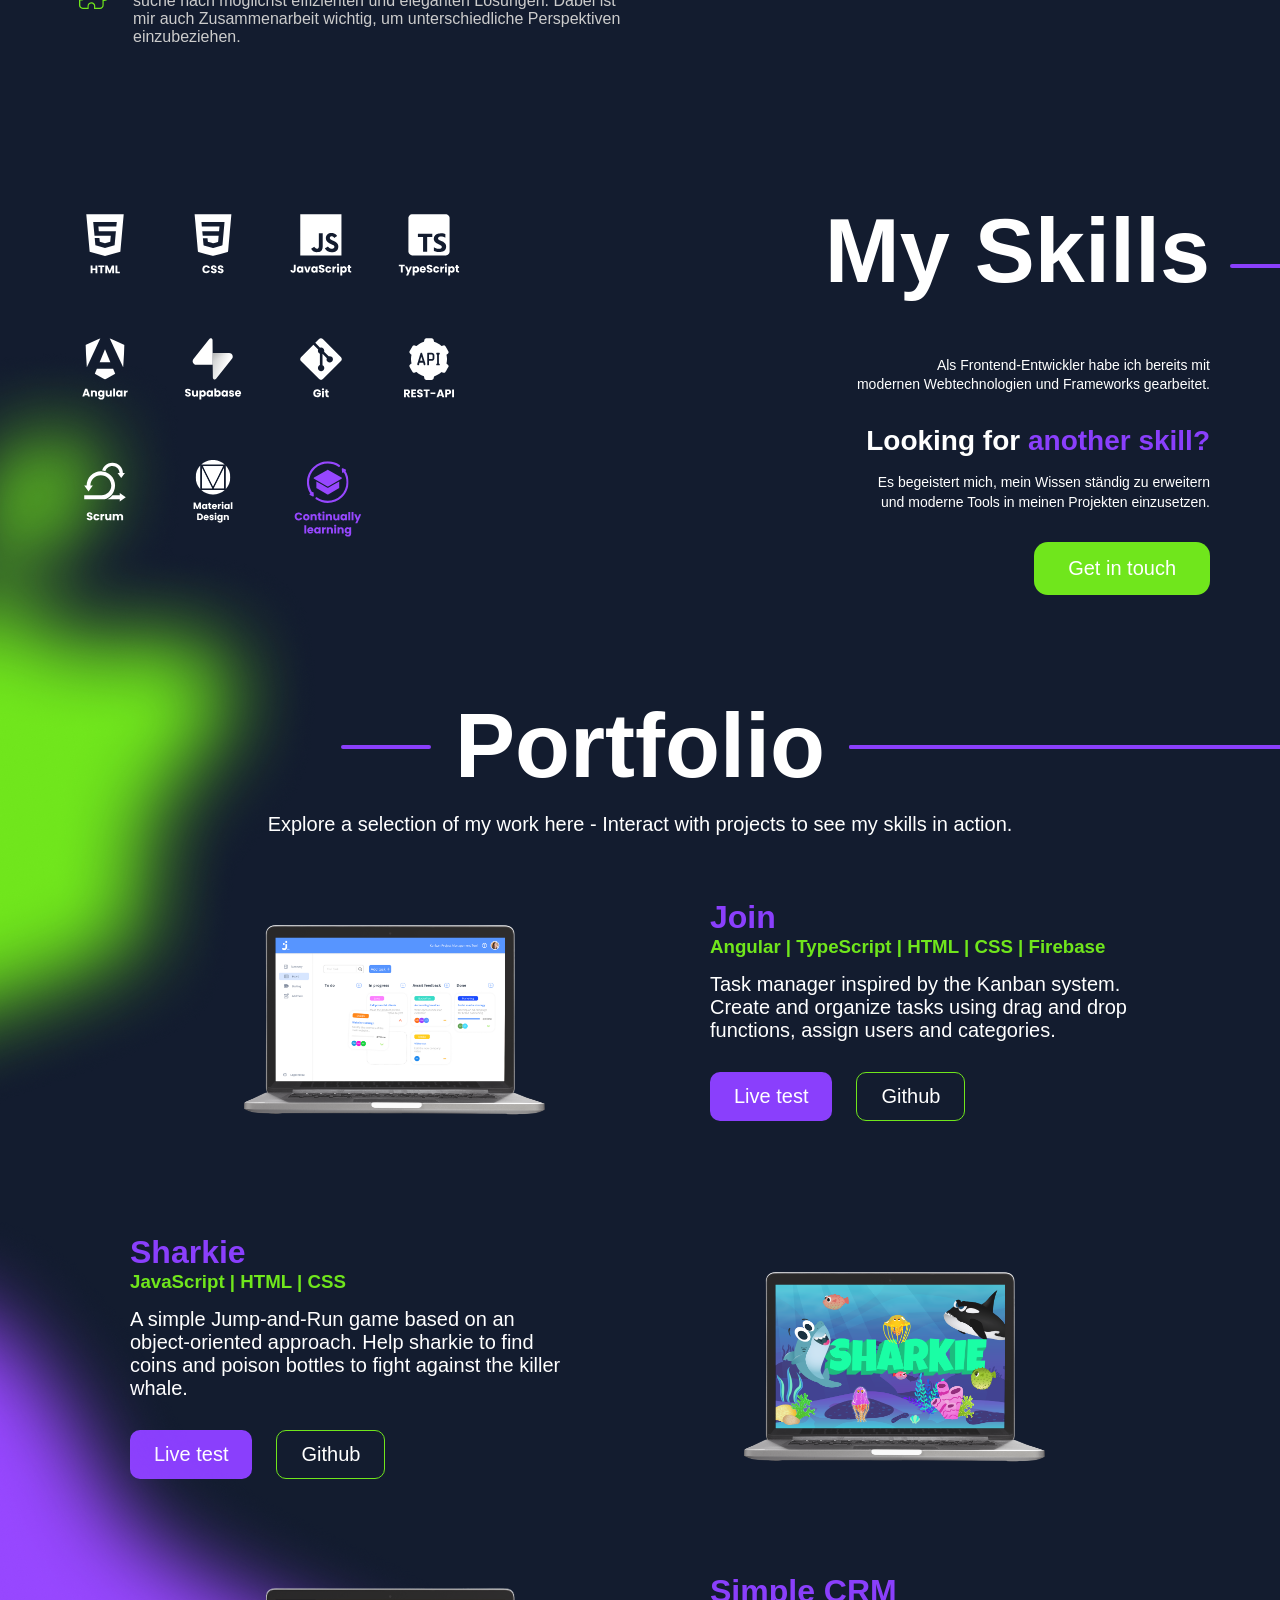
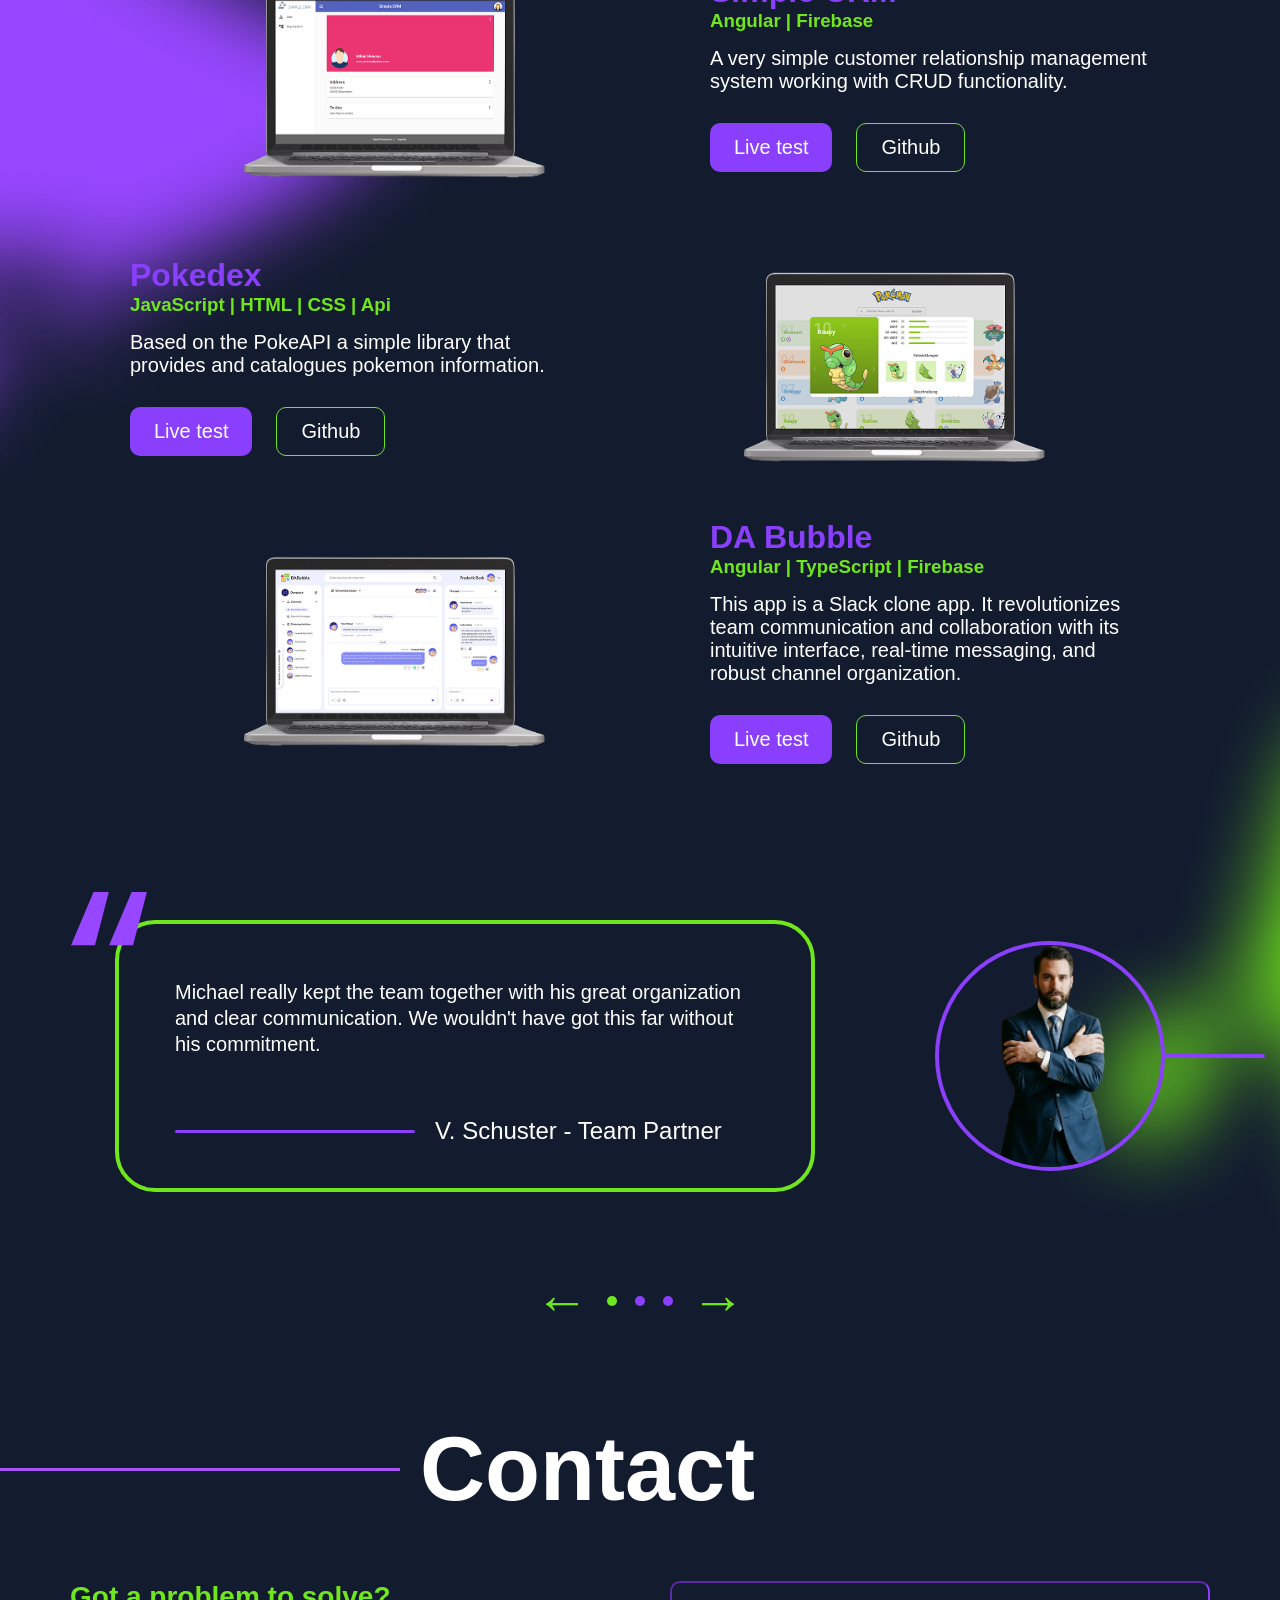
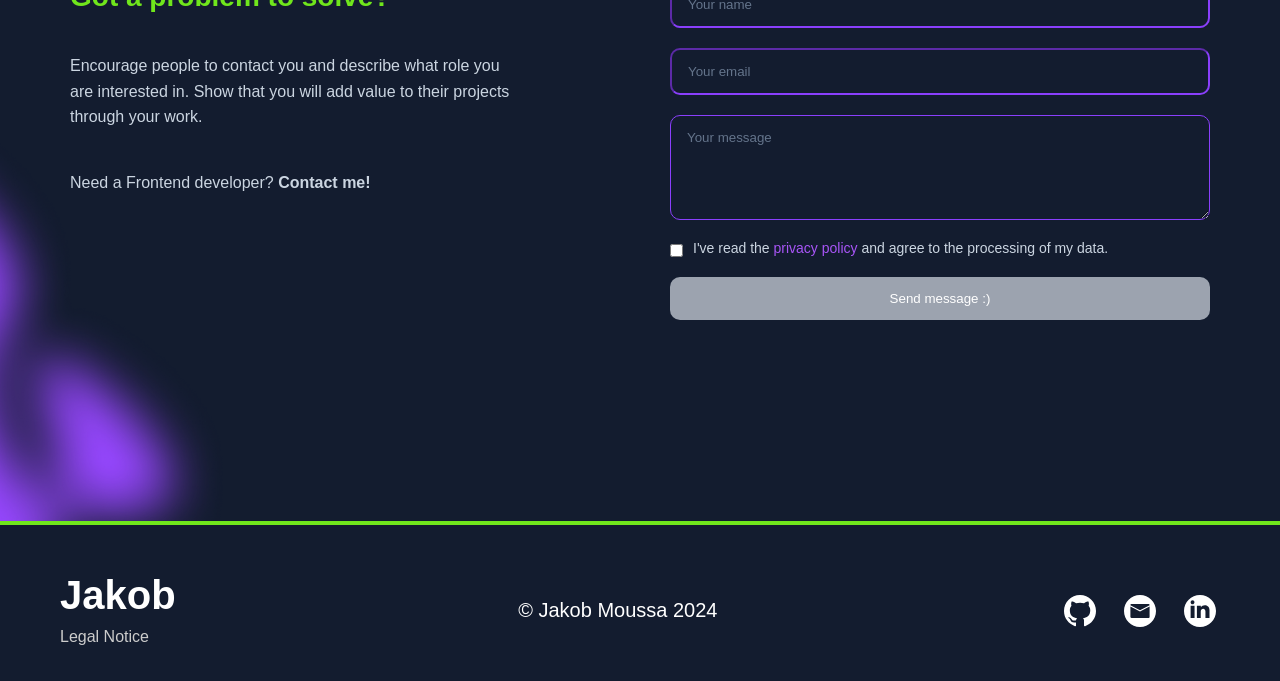
==== commit a8a7d327: "optimize layout and add animated menu overlay" ====
--- a/index.html
+++ b/index.html
@@ -29,7 +29,6 @@
 
     <div id="footer-section"></div>
 
-
 </body>
 
 </html>
--- a/css/stlye.css
+++ b/css/stlye.css
@@ -5,10 +5,10 @@
   font-family: 'Arial', sans-serif;
 }
 
+html,
 body {
   background: #131c2f;
   color: white;
-  /* max-width: 1440px; */
   width: 100%;
   margin: 0 auto;
   overflow-x: hidden;
--- a/css/template.css
+++ b/css/template.css
@@ -11,11 +11,16 @@
   padding: clamp(25px, 3%, 40px) clamp(45px, 7%, 80px) clamp(15px, 2%, 25px) clamp(45px, 7%, 80px);
 }
 
-.logo span {
+/* .logo span {
   font-size: clamp(28px, 3.5vw, 40px);
   font-weight: 700;
   color: #ffffff;
   line-height: 1;
+} */
+
+.logo img {
+  width: 120px;
+  height: 100px;
 }
 
 .right-nav {
@@ -81,7 +86,7 @@
   align-items: center;
   justify-content: center;
   margin-top: clamp(140px, 15vw, 160px);
-  max-width: 1440px;
+  max-width: 100%;
   margin-left: auto;
   margin-right: auto;
 }
@@ -134,7 +139,7 @@
 
 .hero-text {
   margin-bottom: clamp(20px, 3vw, 50px);
-  transform: translateX(clamp(-20px, -2vw, -60px));
+  transform: translateX(clamp(-100px, -8vw, -80px));
   z-index: 7;
   transition: scale 0.3s ease;
   flex: 1 1 auto;
@@ -164,7 +169,7 @@
   display: block;
   margin: clamp(20px, 3vw, 30px) auto 0;
   padding: clamp(10px, 1.2vw, 15px) clamp(20px, 2.5vw, 30px);
-  font-size: clamp(16px, 2vw, 23px);
+  font-size: 23px;
   border: none;
   border-radius: 10px;
   background: #70E61C;
@@ -270,6 +275,10 @@
   text-align: start;
 }
 
+.info-txt-2 {
+  text-align: start;
+}
+
 .about-items {
   display: flex;
   flex-direction: column;
@@ -378,6 +387,9 @@
   align-items: stretch;
   justify-content: space-between;
   margin-top: 170px;
+  max-width: 1440px;
+  margin-left: auto;
+  margin-right: auto;
 }
 
 .icon {
@@ -454,7 +466,7 @@
 }
 
 .left-container {
-  margin-left: 110px;
+  margin-left: 90px;
   width: 40%;
   z-index: 6;
   display: flex;
@@ -462,7 +474,7 @@
 }
 
 .right-container {
-  margin-right: 100px;
+  margin-right: 90px;
   flex: 1 1 auto;
   display: flex;
   align-items: stretch;
@@ -484,31 +496,49 @@
 }
 
 .skills-txt {
+  position: relative;
   color: white;
   text-align: end;
   max-width: 100%;
   margin: 0 0 0 auto;
 }
 
+.skills-title-wrap {
+  display: flex;
+  align-items: center;
+  justify-content: flex-end;
+  margin-bottom: 40px;
+}
+
 .skills-txt h1 {
   font-size: 90px;
   font-weight: 700;
   line-height: 1;
-  margin: 0 0 40px 0;
-  position: relative;
-}
-
-.skills-txt h1::after {
+  margin: 0;
+  white-space: nowrap;
+}
+
+.skills-h1-line {
+  position: relative;
+  background-color: #8a3ffc;
+  height: 4px;
+  width: 0;
+  border-radius: 999px;
+  flex-shrink: 0;
+}
+
+.skills-h1-line::after {
   content: "";
   position: absolute;
-  top: 50%;
-  left: calc(100% + 12px);
+  top: 0;
+  left: 0;
   width: 100vw;
-  height: 3px;
-  background: #8a3ffc;
-  border-radius: 999px;
-  transform: translateY(-50%);
-}
+  height: 100%;
+  margin-left: 20px;
+  background: inherit;
+  border-radius: inherit;
+}
+
 
 .txt-1 {
   font-size: 18px;
@@ -828,7 +858,7 @@
 }
 
 .testimonial-person-line {
-  width: 140px;
+  width: 100%;
   height: 4px;
   border-radius: 999px;
   background: #8a3ffc;
@@ -1109,10 +1139,6 @@
   height: 420px;
 }
 
-.circle-line {
-  width: 100vw;
-}
-
 .image-line {
   width: 120px;
 }
@@ -1120,14 +1146,6 @@
 /* --- Skills --- */
 .skills-section {
   margin-top: 130px;
-}
-
-.left-container {
-  margin-left: 70px;
-}
-
-.right-container {
-  margin-right: 70px;
 }
 
 .skills-txt h1 {
@@ -1187,7 +1205,6 @@
   padding: 12px 24px;
 }
 
-/* --- Testimonial --- */
 .portfolio-reference {
   margin-top: 100px;
   width: min(100%, 1050px);
@@ -1225,18 +1242,10 @@
   flex: 0 0 230px;
 }
 
-.testimonial-person-line {
-  width: 100px;
-}
-
 .testimonial-quote {
   width: 76px;
   top: -28px;
   left: -44px;
-}
-
-.contact-headline {
-  font-size: 72px;
 }
 
 .contact-headline-container .line {
--- a/css/responsive.css
+++ b/css/responsive.css
@@ -1,42 +1,2145 @@
 /* ===== ALL RESPONSIVE / MEDIA QUERIES ===== */
 
-/* ---------- Testimonial shadow ---------- */
-@media (max-width: 1024px) {
+/* ---------- under 1440px ---------- */
+@media (min-width: 1380px) and (max-width: 1439px) {
+  .hero-main-text h1 {
+    font-size: 80px;
+  }
+
+  .hero-main-text h2 {
+    font-size: 47px;
+  }
+
+  .hero-side-text span {
+    font-size: 57px !important;
+  }
+}
+
+@media (min-width: 1300px) and (max-width: 1379px) {
+  .hero-main-text h1 {
+    font-size: 75px;
+  }
+
+  .hero-main-text h2 {
+    font-size: 44px;
+  }
+
+  .hero-side-text span {
+    font-size: 52px !important;
+  }
+}
+
+@media (min-width: 1200px) and (max-width: 1299px) {
+  .hero-main-text h1 {
+    font-size: 70px;
+  }
+
+  .hero-main-text h2 {
+    font-size: 40px;
+  }
+
+  .hero-side-text span {
+    font-size: 48px !important;
+  }
+
+  .profile-2 {
+    width: 375px;
+    height: 375px;
+  }
+
+  .about-image {
+    transform: translateX(-80px);
+  }
+
+  .contact-right {
+    margin-right: 70px;
+  }
+}
+
+@media (min-width: 1100px) and (max-width: 1199px) {
+  .hero-main-text h1 {
+    font-size: 65px;
+  }
+
+  .hero-main-text h2 {
+    font-size: 38px;
+  }
+
+  .hero-side-text span {
+    font-size: 44px !important;
+  }
+
+  .profile-2 {
+    width: 350px;
+    height: 350px;
+  }
+
+  .profile-img {
+    top: 20px !important;
+  }
+
+  .about-image {
+    transform: translateX(-65px);
+  }
+
+  .contact-purple-shadow {
+    right: 920px;
+  }
+
+  .contact-right {
+    margin-right: 70px;
+  }
+
+  .portfolio-reference {
+    width: min(100%, 980px) !important;
+  }
+
+  .testimonial-card {
+    max-width: 670px;
+  }
+
+  .headline-line-right {
+    width: 40px;
+  }
+
+  .green-shadow-2 {
+    width: 200px;
+    height: 600px;
+  }
+
+  .portfolio-project {
+    gap: 0;
+  }
+
+  .crm-shadow {
+    left: 0;
+    height: 700px;
+    width: 350px;
+  }
+
+  .contact-purple-shadow {
+    right: 844px;
+  }
+
+  .testimonial-card {
+    max-width: 650px;
+  }
+
+  .portfolio-reference {
+    width: min(100%, 940px) !important;
+  }
+
+  .about-text h2 {
+    font-size: 70px;
+  }
+
+  .skills-txt h1 {
+    font-size: 70px;
+  }
+
+  .portfolio-headline h1 {
+    font-size: 70px;
+  }
+
+  .contact-headline {
+    font-size: 70px;
+  }
+}
+
+@media (min-width: 1000px) and (max-width: 1099px) {
+  .hero-main-text h1 {
+    font-size: 60px !important;
+  }
+
+  .hero-main-text h2 {
+    font-size: 35px;
+  }
+
+  .hero-side-text span {
+    font-size: 40px !important;
+  }
+
+  .about-text h2 {
+    font-size: 60px;
+  }
+
+  .skills-txt h1 {
+    font-size: 60px;
+  }
+
+  .portfolio-headline h1 {
+    font-size: 60px;
+  }
+
+  .contact-headline {
+    font-size: 60px;
+  }
+
+  .profile-2 {
+    width: 325px;
+    height: 325px;
+  }
+
+  .about-image {
+    transform: translateX(-60px);
+  }
+
+  .portfolio-reference {
+    width: min(100%, 870px) !important;
+  }
+
+  .testimonial-card {
+    padding: 20px 30px;
+  }
+
+  .testimonial-card-wrap {
+    max-width: 600px !important;
+  }
+
+  .crm-shadow {
+    left: 0;
+    height: 600px;
+    width: 300px;
+  }
+
+  .contact-right form {
+    margin-right: 70px;
+  }
+
+  .testimonial-card {
+    min-height: 250px;
+  }
+
+  .contact-purple-shadow {
+    right: 780px;
+  }
+
+  .green-shadow-2 {
+    width: 170px;
+    height: 400px;
+  }
+
+  .profile-img {
+    top: 30px !important;
+  }
+
+  .portfolio-project {
+    gap: 0;
+  }
+
+  .testimonial-card {
+    max-width: 530px;
+  }
+}
+
+@media (min-width: 900px) and (max-width: 999px) {
+  .hero-main-text h1 {
+    font-size: 60px !important;
+  }
+
+  .hero-main-text h2 {
+    font-size: 35px;
+  }
+
+  .hero-side-text span {
+    font-size: 40px !important;
+  }
+
+  .profile-2 {
+    width: 270px !important;
+    height: 270px !important;
+  }
+
+  .portfolio-project .project-content {
+    max-width: 300px;
+  }
+
+  .portfolio-project .project-media {
+    flex: 0 0 400px !important;
+  }
+
+  .portfolio-project {
+    margin-top: 20px;
+    gap: 0;
+  }
+
+  .crm-shadow {
+    height: 400px !important;
+    width: 300px !important;
+  }
+
+  .about-image {
+    transform: translateX(-40px);
+  }
+
+  .skills-txt h1 {
+    font-size: 60px;
+  }
+
+  .about-text h2 {
+    font-size: 60px;
+  }
+
+  .portfolio-headline h1 {
+    font-size: 60px;
+  }
+
+  .testimonial-card {
+    max-width: 550px;
+    padding: 20px 36px;
+  }
+
+  .testimonial-card-wrap {
+    flex: 0 0 500px !important;
+    max-width: 500px !important;
+  }
+
+  .portfolio-reference {
+    gap: 0;
+    width: min(100%, 800px) !important;
+  }
+
+  .green-shadow-2 {
+    width: 250px;
+    height: 600px;
+  }
+
+  .contact-right form {
+    margin-right: 70px;
+  }
+
+  .contact-headline-container h2 {
+    font-size: 60px;
+  }
+
+  .profile-img {
+    width: 400px;
+    height: 400px;
+    top: 90px !important;
+  }
+
+  .skills-box {
+    gap: 0px 0px !important;
+  }
+}
+
+@media (min-width: 800px) and (max-width: 899px) {
+  .hero-main-text h1 {
+    font-size: 50px !important;
+  }
+
+  .hero-main-text h2 {
+    font-size: 30px;
+  }
+
+  .hero-side-text span {
+    font-size: 35px !important;
+  }
+
+  .profile-img {
+    width: 350px;
+    height: 350px;
+    top: 50px !important;
+  }
+
+  .Hero-button {
+    font-size: 20px;
+  }
+
+  .vector {
+    top: 270px;
+  }
+
+  .about-topbar {
+    margin-top: 0px;
+  }
+
+  .skills-txt h1 {
+    font-size: 50px;
+  }
+
+  .about-text h2 {
+    font-size: 50px;
+  }
+
+  .portfolio-headline h1 {
+    font-size: 50px;
+  }
+
+  .profile-2 {
+    width: 230px !important;
+    height: 230px !important;
+  }
+
+  .about-image {
+    transform: translateX(0px);
+  }
+
+  .portfolio-project {
+    gap: 0;
+    margin-top: 40px;
+  }
+
+  .testimonial-card-wrap {
+    flex: 0 0 500px !important;
+    max-width: 400px !important;
+  }
+
+  .portfolio-reference {
+    gap: 0 !important;
+    width: min(100%, 700px) !important;
+  }
+
+  .portfolio-project .project-media {
+    flex: 0 0 320px !important;
+  }
+
+  .crm-shadow {
+    height: 400px !important;
+    width: 300px !important;
+  }
+
+  .green-shadow-2 {
+    width: 230px;
+    height: 500px;
+  }
+
+  .skills-box {
+    gap: 0px 0px !important;
+  }
+
+  .portfolio-section p {
+    font-size: 18px;
+  }
+
+  h2 {
+    font-size: 28px;
+  }
+
+  .testimonial-card {
+    max-width: 400px;
+    padding: 20px 31px;
+    min-height: 170px;
+  }
+
+  .testimonial-quote {
+    width: 60px !important;
+    top: -26px !important;
+    left: -21px !important;
+  }
+
+  .contact-headline {
+    font-size: 50px;
+  }
+
+  .contact-headline-container .line {
+    width: 328px !important;
+  }
+
+  .about-text p {
+    margin-right: 0px;
+  }
+
+  .contact-right form {
+    margin-right: 50px;
+  }
+
+  p {
+    margin-right: 10px;
+  }
+
+  .testimonial-person {
+    width: 200px !important;
+    height: 200px !important;
+  }
+
+  .testimonial-person-wrap {
+    flex: 0 0 200px !important;
+  }
+
+  .portfolio-project .project-content {
+    max-width: 390px !important;
+  }
+}
+
+@media (min-width: 700px) and (max-width: 799px) {
+  .hero-main-text h1 {
+    font-size: 40px !important;
+  }
+
+  .hero-main-text h2 {
+    font-size: 23px;
+  }
+
+  .hero-side-text span {
+    font-size: 28px !important;
+  }
+
+  .profile-img {
+    width: 300px;
+    height: 300px;
+    top: 19px !important;
+  }
+
+  .shadow-green {
+    top: clamp(64px, 14vw, 0px) !important;
+    left: clamp(1px, 9vw, 169px);
+  }
+
+  .shadow-purple {
+    width: clamp(220px, 30vw, 350px) !important;
+    top: clamp(1px, 7vw, 0px) !important;
+
+  }
+
+  .email a {
+    font-size: 16px !important;
+  }
+
+  .topbar-line {
+    flex: 0 0 80px !important;
+  }
+
+  .social-links img {
+    width: 20px !important;
+  }
+
+  .Hero-button {
+    font-size: 16px !important;
+    margin: 12px 120px !important;
+  }
+
+  .vector {
+    top: 230px;
+  }
+
+  .about-topbar {
+    margin-top: 0px;
+  }
+
+  .skills-txt h1 {
+    font-size: 40px;
+  }
+
+  .about-text h2 {
+    font-size: 40px;
+  }
+
+  .portfolio-headline h1 {
+    font-size: 40px;
+  }
+
+  .profile-2 {
+    width: 200px !important;
+    height: 200px !important;
+  }
+
+  .about-image {
+    transform: translateX(18px);
+  }
+
+  .circle-line {
+    left: calc(97% + 5px) !important;
+    width: 100vw !important;
+  }
+
+  .about-content {
+    padding-left: 40px !important;
+
+  }
+
+  .left-container {
+    margin-left: 40px !important;
+  }
+
+  .right-container {
+    margin-right: 45px !important;
+  }
+
+  .txt-2 {
+    font-size: 24px;
+    margin-bottom: 16px;
+  }
+
+  .btn {
+    font-size: 16px !important;
+  }
+
+  .skills-h1-line::after {
+    top: -14px !important;
+    margin-left: 10px !important;
+  }
+
+  .portfolio-project {
+    gap: 0;
+    margin-top: 40px;
+  }
+
+  .testimonial-card-wrap {
+    flex: 0 0 400px !important;
+    max-width: 400px !important;
+  }
+
+  .portfolio-reference {
+    gap: 0 !important;
+    width: min(100%, 650px) !important;
+    margin-top: 60px !important;
+  }
+
+  .portfolio-project .project-media {
+    flex: 0 0 320px !important;
+  }
+
+  .testimonial-nav {
+    margin-top: -25px !important;
+  }
+
+  .crm-shadow {
+    height: 400px !important;
+    width: 300px !important;
+  }
+
+  .green-shadow-2 {
+    width: 200px;
+    height: 470px;
+    top: 240px;
+  }
+
+  .skills-box {
+    gap: 0px 0px !important;
+  }
+
+  .txt-portfolio {
+    margin: 20px 140px 0px 140px !important;
+  }
+
+  .portfolio-section p {
+    font-size: 16px !important;
+  }
+
+  .reverse {
+    margin: 50px 60px 0px 60px !important;
+  }
+
+  .live-btn,
+  .github-btn {
+    font-size: 16px !important;
+  }
+
+  h2 {
+    font-size: 24px;
+  }
+
+  .testimonial-card {
+    padding: 10px 16px 10px 16px;
+    min-height: 100px;
+  }
+
+  .testimonial-author {
+    font-size: 18px;
+  }
+
+  .testimonial-quote {
+    width: 50px !important;
+    top: -17px !important;
+    left: -14px !important;
+  }
+
+  .contact-headline {
+    font-size: 40px;
+  }
+
+  .contact-headline-container .line {
+    width: 249px !important;
+  }
+
+  .about-text p {
+    margin-right: -34px;
+  }
+
+  .contact-right form {
+    margin-right: 50px;
+  }
+
+  .contact-left h3 {
+    font-size: 24px !important;
+  }
+
+  .testimonial-person-line {
+    left: 89% !important;
+  }
+
+  p {
+    margin-right: 10px;
+  }
+
+  .testimonial-person {
+    width: 180px !important;
+    height: 180px !important;
+  }
+
+  .testimonial-person-wrap {
+    flex: 0 0 200px !important;
+  }
+
+  .portfolio-project .project-content {
+    max-width: 390px !important;
+  }
+}
+
+@media (max-width: 707px) {
+  .Hero-button {
+    font-size: 16px !important;
+    margin: 12px 110px !important;
+  }
+}
+
+@media (min-width: 600px) and (max-width: 699px) {
+
+  .hero-main-text h1 {
+    font-size: 31px !important;
+  }
+
+  .hero-main-text h2 {
+    font-size: 18px;
+  }
+
+  .hero-side-text span {
+    font-size: 22px !important;
+  }
+
+  .profile-img {
+    width: 220px;
+    height: 220px;
+    left: 45px;
+    top: 51px !important;
+  }
+
+  .shadow-green {
+    width: 250px !important;
+    height: 250px !important;
+    top: clamp(64px, 14vw, 0px) !important;
+    left: 70px;
+  }
+
+  .shadow-purple {
+    width: 200px !important;
+    height: 250px !important;
+    left: 0px;
+  }
+
+  .email a {
+    font-size: 16px !important;
+  }
+
+  .topbar-line {
+    flex: 0 0 80px !important;
+  }
+
+  .social-links img {
+    width: 20px !important;
+  }
+
+  .Hero-button {
+    font-size: 16px !important;
+    margin: 12px 80px !important;
+  }
+
+  .vector {
+    top: 230px;
+  }
+
+  .about-topbar {
+    margin-top: 0px;
+  }
+
+  .skills-txt h1 {
+    font-size: 35px;
+  }
+
+  .about-text h2 {
+    font-size: 35px;
+  }
+
+  .portfolio-headline h1 {
+    font-size: 35px;
+  }
+
+  .profile-2 {
+    width: 170px !important;
+    height: 170px !important;
+  }
+
+  .about-image {
+    transform: translateX(18px);
+  }
+
+  .icon {
+    width: 50px !important;
+    height: 50px !important;
+  }
+
+  .main-icon {
+    width: 58px !important;
+    height: 58px !important;
+  }
+
+  .circle-line {
+    left: calc(97% + 5px) !important;
+    width: 100vw !important;
+  }
+
+  .about-content {
+    padding-left: 40px !important;
+
+  }
+
+  .skills-box {
+    max-height: 300px;
+    gap: 40px !important;
+  }
+
+  .txt-1 {
+    font-size: 14px !important;
+  }
+
+  .left-container {
+    margin-left: 40px !important;
+  }
+
+  .right-container {
+    margin-right: 35px !important;
+  }
+
+  .txt-2 {
+    font-size: 24px !important;
+    margin-bottom: 16px;
+  }
+
+
+  .btn {
+    font-size: 16px !important;
+    padding: 14px 20px !important;
+  }
+
+  .skills-h1-line::after {
+    top: -14px !important;
+    margin-left: 10px !important;
+  }
+
+  .portfolio-project {
+    gap: 0;
+    margin-top: 40px;
+  }
+
+  .testimonial-card-wrap {
+    flex: 0 0 365px !important;
+    max-width: 400px !important;
+  }
+
+  .portfolio-reference {
+    gap: 0 !important;
+    width: min(100%, 510px) !important;
+    margin-top: 60px !important;
+  }
+
+  .portfolio-project .project-media {
+    flex: 0 0 280px !important;
+  }
+
+  .project-media img {
+    width: 90% !important;
+  }
+
+  .portfolio-projects {
+    width: min(100%, 570px);
+  }
+
+
+  .testimonial-nav {
+    margin-top: -25px !important;
+  }
+
+  .crm-shadow {
+    height: 400px !important;
+    width: 300px !important;
+  }
+
+  .green-shadow-2 {
+    width: 200px;
+    height: 470px;
+    top: 240px;
+  }
+
+  .skills-box {
+    gap: 0px 0px !important;
+  }
+
+  .txt-portfolio {
+    margin: 20px 140px 0px 140px !important;
+  }
+
+  .portfolio-section p {
+    font-size: 14px !important;
+  }
+
+  .reverse {
+    margin: 50px 0px 0px 0px !important;
+  }
+
+  .live-btn,
+  .github-btn {
+    font-size: 16px !important;
+  }
+
+  h2 {
+    font-size: 24px;
+  }
+
+  .testimonial-card {
+    padding: 0px 20px 12px 20px;
+    min-height: 100px;
+  }
+
+  .testimonial-card {
+    max-width: 320px;
+  }
+
+  .testimonial-author {
+    font-size: 16px !important;
+  }
+
+  .testimonial-footer {
+    margin-top: 35px !important;
+  }
+
+  .testimonial-quote {
+    width: 50px !important;
+    top: -17px !important;
+    left: -14px !important;
+  }
+
+  .contact-headline {
+    font-size: 40px;
+  }
+
+  .contact-headline-container .line {
+    width: 249px !important;
+  }
+
+  .about-text p {
+    margin-right: -34px;
+  }
+
+  .contact-right form {
+    margin-right: 50px;
+  }
+
+  .contact-left h3 {
+    font-size: 24px !important;
+  }
+
+  .testimonial-person-line {
+    left: 89% !important;
+  }
+
+  p {
+    margin-right: 10px;
+  }
+
+  .testimonial-person {
+    width: 150px !important;
+    height: 150px !important;
+  }
+
+  .testimonial-person-wrap {
+    flex: 0 0 165px !important;
+  }
+
+  .portfolio-project .project-content {
+    max-width: 390px !important;
+  }
+}
+
+@media (min-width: 500px) and (max-width: 599px) {
+
+  .nav {
+    gap: clamp(10px, 4vw, 48px) !important;
+  }
+
+  .right-nav {
+    gap: clamp(20px, 5vw, 60px) !important;
+  }
+
+  .language-switch {
+    gap: 10px !important;
+  }
+
+  .language-switch button {
+    width: 34px;
+    height: 30px;
+    font-size: 14px;
+  }
+
+  .hero-main-text h1 {
+    font-size: 28px !important;
+  }
+
+  .hero-main-text h2 {
+    font-size: 16px;
+  }
+
+  .hero-side-text span {
+    font-size: 20px !important;
+  }
+
+  .Hero-button {
+    padding: clamp(8px, 1.2vw, 16px) clamp(15px, 2.5vw, 30px) !important;
+  }
+
+  .profile-img {
+    width: 210px;
+    height: 210px;
+    left: 70px;
+    top: 30px !important;
+  }
+
+  .shadow-green {
+    width: 250px !important;
+    height: 250px !important;
+    top: clamp(64px, 14vw, 0px) !important;
+    left: 90px;
+  }
+
+  .shadow-purple {
+    width: 200px !important;
+    height: 250px !important;
+    left: 50px;
+  }
+
+  .scroll-txt {
+    font-size: clamp(14px, 2vw, 23px);
+    right: clamp(0px, 0%, 100px);
+  }
+
+  .email a {
+    font-size: 14px !important;
+  }
+
+  .topbar-line {
+    flex: 0 0 60px !important;
+  }
+
+  .social-links img {
+    width: 20px !important;
+  }
+
+  .Hero-button {
+    font-size: 16px !important;
+    margin: 12px 80px !important;
+  }
+
+  .vector {
+    top: 230px;
+  }
+
+  .about-topbar {
+    margin-top: 0px;
+  }
+
+  .skills-txt h1 {
+    font-size: 28px;
+  }
+
+  .about-text h2 {
+    font-size: 28px;
+  }
+
+  .portfolio-headline h1 {
+    font-size: 28px;
+  }
+
+  .profile-2 {
+    width: 170px !important;
+    height: 170px !important;
+  }
+
+  .about-image {
+    transform: translateX(43px);
+  }
+
+  .txt {
+    margin-right: -45px;
+  }
+
+  .info-txt {
+    margin-right: -60px;
+  }
+
+  .info-txt-2 {
+    margin-right: -27px;
+  }
+
+  .icon {
+    width: 50px !important;
+    height: 50px !important;
+  }
+
+  .main-icon {
+    width: 58px !important;
+    height: 58px !important;
+  }
+
+  .circle-line {
+    left: calc(97% + 5px) !important;
+    width: 100vw !important;
+  }
+
+  .about-content {
+    padding-left: 30px !important;
+    padding-right: 56px !important;
+    gap: 0 !important;
+  }
+
+  .skills-box {
+    max-height: 300px;
+    gap: 40px !important;
+  }
+
+  .txt-1 {
+    font-size: 14px !important;
+  }
+
+  .left-container {
+    margin-left: 20px !important;
+  }
+
+  .right-container {
+    margin-right: 35px !important;
+  }
+
+  .txt-2 {
+    font-size: 20px !important;
+    margin-bottom: 16px;
+  }
+
+
+  .btn {
+    font-size: 16px !important;
+    padding: 14px 20px !important;
+  }
+
+  .skills-h1-line::after {
+    top: -14px !important;
+    margin-left: 10px !important;
+  }
+
+  .portfolio-project {
+    gap: 0;
+    margin-top: 40px;
+  }
+
+  .testimonial-card-wrap {
+    flex: 0 0 365px !important;
+    max-width: 310px !important;
+  }
+
+  .portfolio-reference {
+    gap: 0 !important;
+    width: min(100%, 510px) !important;
+    margin-top: 60px !important;
+  }
+
+  .profile-2 {
+    width: 160px !important;
+    height: 160px !important;
+  }
+
+  .portfolio-project .project-media {
+    flex: 0 0 220px !important;
+  }
+
+  .portfolio-section {
+    max-width: 450px;
+  }
+
+
+  .project-media img {
+    width: 90% !important;
+  }
+
+  .portfolio-projects {
+    width: min(100%, 570px);
+  }
+
+
+  .testimonial-nav {
+    margin-top: -25px !important;
+  }
+
+  .crm-shadow {
+    height: 400px !important;
+    width: 300px !important;
+  }
+
+  .green-shadow-2 {
+    width: 200px;
+    height: 470px;
+    top: 240px;
+  }
+
+  .purple-shadow-2 {
+    width: clamp(160px, 25vw, 380px);
+  }
+
+  .skills-box {
+    gap: 0px 0px !important;
+  }
+
+  .txt-portfolio {
+    margin: 20px 50px 0px 50px !important;
+  }
+
+  .portfolio-section p {
+    font-size: 14px !important;
+  }
+
+  .reverse {
+    margin: 50px 0px 0px 0px !important;
+  }
+
+  .live-btn,
+  .github-btn {
+    font-size: 16px !important;
+    padding: 8px 18px !important;
+  }
+
+  h2 {
+    font-size: 20px;
+  }
+
+  h3 {
+    font-size: 18px;
+  }
+
+  .testimonial-card {
+    padding: 0px 20px 12px 20px;
+    min-height: 100px;
+  }
+
+  .testimonial-card {
+    max-width: 290px;
+  }
+
+  .testimonial-author {
+    font-size: 16px !important;
+  }
+
+  .testimonial-footer {
+    margin-top: 35px !important;
+  }
+
+  .testimonial-quote {
+    width: 50px !important;
+    top: -17px !important;
+    left: -14px !important;
+  }
+
+  .contact-headline {
+    font-size: 28px;
+  }
+
+  .contact-headline-container .line {
+    width: 187px !important;
+  }
+
+  .contact-right form {
+    margin-right: 28px;
+  }
+
+  .contact-left h3 {
+    font-size: 24px !important;
+  }
+
+  .testimonial-person-line {
+    left: 78% !important;
+  }
+
+  .nav-arrow {
+    font-size: 35px;
+  }
+
+  p {
+    margin-right: 10px;
+  }
+
+  .testimonial-person {
+    width: 130px !important;
+    height: 130px !important;
+  }
+
+  .testimonial-person-wrap {
+    flex: 0 0 165px !important;
+  }
+
+  .portfolio-project .project-content {
+    max-width: 390px !important;
+  }
+
+  .contact-left {
+    margin-left: 35px !important;
+  }
+
+  .contact-container {
+    gap: 20px !important;
+  }
+
+  .footer {
+    margin-top: 130px !important;
+  }
+
+}
+
+@media (min-width: 400px) and (max-width: 499px) {
+
+  .logo span {
+    font-size: 26px !important;
+  }
+
+  .hero-header {
+    padding: 20px 30px !important;
+  }
+
+  .nav,
+  .language-switch {
+    display: none !important;
+  }
+
+  .right-nav {
+    width: 30px;
+    height: 20px;
+    position: relative;
+    display: block;
+    cursor: pointer;
+    gap: 0 !important;
+  }
+
+  .right-nav::before {
+    content: "";
+    position: absolute;
+    top: 0;
+    left: 0;
+    width: 100%;
+    height: 3px;
+    background: white;
+    box-shadow: 0 9px 0 white, 0 18px 0 white;
+  }
+
+  .hero-content {
+    flex-direction: column;
+    margin-top: 140px !important;
+  }
+
+  .hero-image {
+    width: 100% !important;
+    height: 280px !important;
+    display: flex;
+    justify-content: center;
+  }
+
+  .profile-img {
+    width: 410px !important;
+    height: 447px !important;
+    left: 50% !important;
+    transform: translateX(-50%);
+    top: 0 !important;
+  }
+
+  .shadow-green {
+    width: 331.65px !important;
+    height: 240px !important;
+    top: 20px !important;
+    left: 50% !important;
+    transform: translateX(-20%) rotate(45deg) !important;
+  }
+
+  .shadow-purple {
+    width: 220px !important;
+    height: 250px !important;
+    top: 20px !important;
+    left: 50% !important;
+    transform: translateX(-80%) !important;
+  }
+
+  .hero-text {
+    transform: translateX(0) !important;
+    display: flex;
+    flex-direction: column;
+    align-items: center;
+    margin-bottom: 40px !important;
+    margin-top: 350px;
+  }
+
+  .hero-title-group {
+    justify-content: center;
+    gap: 15px !important;
+    margin-bottom: 30px;
+  }
+
+  .hero-main-text h1 {
+    font-size: 40px !important;
+    text-align: left;
+  }
+
+  .hero-main-text h2 {
+    font-size: 22px !important;
+    text-align: left;
+  }
+
+  .hero-side-text span {
+    font-size: 30px !important;
+  }
+
+  .Hero-button {
+    font-size: 20px !important;
+    padding: 14px 40px !important;
+    margin: 0 auto !important;
+  }
+
+  .scroll-txt {
+    display: none !important;
+  }
+
+  .email a {
+    font-size: 14px !important;
+  }
+
+  .topbar-line {
+    flex: 0 0 60px !important;
+  }
+
+  .social-links img {
+    width: 20px !important;
+  }
+
+  .vector {
+    display: none !important;
+  }
+
+  .about-topbar {
+    margin-top: 0px;
+  }
+
+  .skills-txt h1 {
+    font-size: 28px;
+  }
+
+  .about-text h2 {
+    font-size: 28px;
+  }
+
+  .portfolio-headline h1 {
+    font-size: 28px;
+  }
+
+  .profile-2 {
+    width: 170px !important;
+    height: 170px !important;
+  }
+
+  .about-image {
+    transform: translateX(43px);
+  }
+
+  .txt {
+    margin-right: -45px;
+  }
+
+  .info-txt {
+    margin-right: -60px;
+  }
+
+  .info-txt-2 {
+    margin-right: -27px;
+  }
+
+  .icon {
+    width: 50px !important;
+    height: 50px !important;
+  }
+
+  .main-icon {
+    width: 58px !important;
+    height: 58px !important;
+  }
+
+  .circle-line {
+    left: calc(97% + 5px) !important;
+    width: 100vw !important;
+  }
+
+  .about-content {
+    padding-left: 30px !important;
+    padding-right: 56px !important;
+    gap: 0 !important;
+  }
+
+  .skills-box {
+    max-height: 300px;
+    gap: 40px !important;
+  }
+
+  .txt-1 {
+    font-size: 14px !important;
+  }
+
+  .left-container {
+    margin-left: 20px !important;
+  }
+
+  .right-container {
+    margin-right: 35px !important;
+  }
+
+  .txt-2 {
+    font-size: 20px !important;
+    margin-bottom: 16px;
+  }
+
+
+  .btn {
+    font-size: 16px !important;
+    padding: 14px 20px !important;
+  }
+
+  .skills-h1-line::after {
+    top: -14px !important;
+    margin-left: 10px !important;
+  }
+
+  .portfolio-project {
+    gap: 0;
+    margin-top: 40px;
+  }
+
+  .testimonial-card-wrap {
+    flex: 0 0 365px !important;
+    max-width: 310px !important;
+  }
+
+  .portfolio-reference {
+    gap: 0 !important;
+    width: min(100%, 510px) !important;
+    margin-top: 60px !important;
+  }
+
+  .profile-2 {
+    width: 160px !important;
+    height: 160px !important;
+  }
+
+  .portfolio-project .project-media {
+    flex: 0 0 220px !important;
+  }
+
+  .portfolio-section {
+    max-width: 450px;
+  }
+
+
+  .project-media img {
+    width: 90% !important;
+  }
+
+  .portfolio-projects {
+    width: min(100%, 570px);
+  }
+
+
+  .testimonial-nav {
+    margin-top: -25px !important;
+  }
+
+  .crm-shadow {
+    height: 400px !important;
+    width: 300px !important;
+  }
+
+  .green-shadow-2 {
+    width: 200px;
+    height: 470px;
+    top: 240px;
+  }
+
+  .purple-shadow-2 {
+    width: clamp(160px, 25vw, 380px);
+  }
+
+  .skills-box {
+    gap: 0px 0px !important;
+  }
+
+  .txt-portfolio {
+    margin: 20px 50px 0px 50px !important;
+  }
+
+  .portfolio-section p {
+    font-size: 14px !important;
+  }
+
+  .reverse {
+    margin: 50px 0px 0px 0px !important;
+  }
+
+  .live-btn,
+  .github-btn {
+    font-size: 16px !important;
+    padding: 8px 18px !important;
+  }
+
+  h2 {
+    font-size: 20px;
+  }
+
+  h3 {
+    font-size: 18px;
+  }
+
+  .testimonial-card {
+    padding: 0px 20px 12px 20px;
+    min-height: 100px;
+  }
+
+  .testimonial-card {
+    max-width: 290px;
+  }
+
+  .testimonial-author {
+    font-size: 16px !important;
+  }
+
+  .testimonial-footer {
+    margin-top: 35px !important;
+  }
+
+  .testimonial-quote {
+    width: 50px !important;
+    top: -17px !important;
+    left: -14px !important;
+  }
+
+  .contact-headline {
+    font-size: 28px;
+  }
+
+  .contact-headline-container .line {
+    width: 187px !important;
+  }
+
+  .contact-right form {
+    margin-right: 28px;
+  }
+
+  .contact-left h3 {
+    font-size: 24px !important;
+  }
+
+  .testimonial-person-line {
+    left: 78% !important;
+  }
+
+  .nav-arrow {
+    font-size: 35px;
+  }
+
+  p {
+    margin-right: 10px;
+  }
+
+  .testimonial-person {
+    width: 130px !important;
+    height: 130px !important;
+  }
+
+  .testimonial-person-wrap {
+    flex: 0 0 165px !important;
+  }
+
+  .portfolio-project .project-content {
+    max-width: 390px !important;
+  }
+
+  .contact-left {
+    margin-left: 35px !important;
+  }
+
+  .contact-container {
+    gap: 20px !important;
+  }
+
+  .footer {
+    margin-top: 130px !important;
+  }
+
+}
+
+@media (min-width: 320px) and (max-width: 430px) {
+
+  .hero-main-text h1 {
+    font-size: 44px !important;
+  }
+
+  .hero-main-text h2 {
+    font-size: 26px !important;
+  }
+
+  .hero-side-text span {
+    font-size: 32px !important;
+  }
+
+  .purple-shadow-2 {
+    top: 920px;
+    height: 470px;
+    width: 240px;
+  }
+
+  .shadow-purple {
+    width: 370px !important;
+    height: 600px !important;
+    top: 0 !important;
+    left: 55% !important;
+    transform: translateX(-80%) !important;
+  }
+
+  .shadow-green {
+    width: 400px !important;
+    height: 600px !important;
+    top: 0px !important;
+    left: 38% !important;
+    transform: translateX(-20%) rotate(45deg) !important;
+  }
+
+  .vector {
+    display: flex !important;
+    top: 460px;
+  }
+
+  .hero-text {
+    margin-top: 260px !important;
+  }
+
+  .email a {
+    display: none;
+  }
+
+  .topbar-line {
+    flex: 0 0 93px !important;
+  }
+
+  .social-links img {
+    width: 30px !important;
+    height: 30px !important;
+  }
+
+  .social-links {
+    gap: 50px !important;
+  }
+
+  .txt {
+    margin-right: 0px !important;
+  }
+
+  .txt-1 {
+    display: flex;
+    justify-content: center;
+  }
+
+  .icon {
+    width: 64px !important;
+    height: 64px !important;
+  }
+
+  .info-txt {
+    margin-right: 0px;
+  }
+
+  .about-text h2 {
+    font-size: 45px;
+    color: white !important;
+  }
+
+  .about-image {
+    display: none !important;
+  }
+
+  .info-txt-2 {
+    margin-right: 0px;
+  }
+
+  .skills-section {
+    display: flex;
+    flex-direction: column;
+    align-items: flex-end;
+  }
+
+  .right-container,
+  .skills-txt {
+    display: contents;
+  }
+
+  .skills-title-wrap {
+    order: -2;
+    align-self: stretch;
+    margin-right: 50px;
+  }
+
+  .skills-txt h1 {
+    font-size: 45px;
+  }
+
+  .txt-1 {
+    order: -1;
+    margin-right: 40px;
+    text-align: center;
+  }
+
+  .left-container {
+    order: 0;
+    align-self: stretch;
+    width: 100% !important;
+    margin-left: 0 !important;
+    margin-bottom: 40px;
+    margin-top: 20px;
+  }
+
+  .txt-2 {
+    order: 1;
+    margin-top: 80px;
+    margin-right: 37px;
+    font-size: 24px !important;
+  }
+
+  .txt-3 {
+    order: 2;
+    margin-right: 30px;
+    text-align: start;
+  }
+
+  .btn {
+    order: 3;
+    margin: 0 136px 45px 167px;
+  }
+
+  .portfolio-headline {
+    margin-top: 60px !important;
+  }
+
+  .headline-line-left {
+    width: 50px;
+  }
+
+  .portfolio-headline h1 {
+    font-size: 45px;
+  }
+
+  .headline-line-right {
+    width: 20px;
+    position: relative;
+  }
+
+  .green-shadow-2 {
+    width: 135px;
+    height: 440px;
+    top: 387px;
+  }
+
+  .skills-box {
+    grid-template-columns: repeat(3, 1fr) !important;
+    justify-content: center;
+    justify-items: center;
+    gap: 35px 0px !important;
+    width: 90%;
+    margin: 0 auto;
+  }
+
+  .portfolio-project,
+  .portfolio-project.reverse {
+    flex-direction: column !important;
+    gap: 30px !important;
+    margin-top: 60px !important;
+  }
+
+  .portfolio-project .project-media,
+  .portfolio-project.reverse .project-media {
+    order: 1 !important;
+    flex: 0 0 auto !important;
+    width: 100% !important;
+  }
+
+  .portfolio-project .project-content,
+  .portfolio-project.reverse .project-content {
+    order: 2 !important;
+    width: 100% !important;
+    display: flex;
+    flex-direction: column;
+    align-items: center;
+  }
+
+  .portfolio-project .project-content h2 {
+    text-align: center;
+    font-size: 38px;
+    margin-bottom: 10px;
+  }
+
+  .portfolio-project .project-content h3 {
+    text-align: center;
+    font-size: 20px;
+    margin-bottom: 20px;
+    line-height: 1.4;
+  }
+
+  .portfolio-project .project-content .p-txt {
+    text-align: center;
+    margin-right: 0 !important;
+    font-size: 16px;
+    line-height: 1.4;
+  }
+
+  .project-actions {
+    display: flex;
+    justify-content: center;
+    gap: 15px !important;
+    width: 100%;
+    margin-top: 30px;
+  }
+
+  .project-media img {
+    width: 100% !important;
+  }
+
+  .crm-shadow {
+    content: url("../assets/images/Vector 4.png") !important;
+    height: 400px !important;
+    width: 400px !important;
+    left: 7% !important;
+    top: 110px;
+  }
+
+  .live-btn,
+  .github-btn {
+    flex: 1;
+    max-width: 160px;
+    padding: 12px 0px !important;
+    font-size: 18px !important;
+    margin: 0 !important;
+    display: flex;
+    justify-content: center;
+    align-items: center;
+  }
+
+  .portfolio-reference {
+    flex-direction: column;
+  }
+
+  .testimonial-person-wrap {
+    order: -1;
+  }
+
   .testimonial-green-shadow {
-    display: none;
-  }
-}
-
-/* ---------- Contact mobile ---------- */
-@media (max-width: 900px) {
+    transform: translate(80%, -55%);
+  }
+
+  .testimonial-person {
+    width: 140px !important;
+    height: 140px !important;
+  }
+
+  .testimonial-person-line {
+    width: 151px !important;
+  }
+
+  .testimonial-person-line {
+    left: 100% !important;
+  }
+
+  .testimonial-card {
+    max-width: 350px;
+  }
+
+  .testimonial-card {
+    margin-top: 12px;
+    padding: 0px 20px 12px 20px;
+    min-height: 150px;
+  }
+
+  .testimonial-quote {
+    top: 0px !important;
+    left: -23px !important;
+  }
+
+  .testimonial-footer {
+    margin-top: 70px !important;
+  }
+
+  .testimonial-card-wrap {
+    flex: 0 0 280px !important;
+  }
+
+  .contact-headline {
+    font-size: 45px;
+  }
+
+  .contact-headline-container .line {
+    width: 30px !important;
+  }
+
+  .contact-left h3 {
+    font-size: 23px !important;
+    color: white;
+  }
+
   .contact-container {
     grid-template-columns: 1fr;
   }
 
-  .contact-headline-container h2 {
-    font-size: 36px;
-  }
-}
-
-/* ---------- Footer mobile ---------- */
-@media (max-width: 768px) {
-  .footer {
-    padding: 40px 20px;
-  }
-
-  .footer-content {
+  .contact-right form {
+    margin-right: 0;
+    max-width: 370px !important;
+  }
+
+  .contact-right {
+    display: flex;
+    align-items: center;
+    justify-content: center;
+  }
+
+  p {
+    margin-right: 40px;
+  }
+
+  /* Mobile Menu Overlay */
+  @keyframes slideInRight {
+    from {
+      transform: translateX(100%);
+    }
+
+    to {
+      transform: translateX(0);
+    }
+  }
+
+  @keyframes slideOutRight {
+    from {
+      transform: translateX(0);
+    }
+
+    to {
+      transform: translateX(100%);
+    }
+  }
+
+  body.menu-open,
+  body.menu-closing {
+    overflow: hidden;
+  }
+
+  body.menu-open .logo,
+  body.menu-closing .logo {
+    position: relative;
+    z-index: 1001;
+  }
+
+  body.menu-open .right-nav,
+  body.menu-closing .right-nav {
+    position: fixed;
+    top: 0;
+    left: 0;
+    width: 100vw;
+    height: 100vh;
+    background: rgba(19, 28, 47, 0.95);
+    display: flex;
     flex-direction: column;
-    gap: 20px;
+    justify-content: center;
+    align-items: center;
+    z-index: 1000;
+  }
+
+  body.menu-open .right-nav {
+    animation: slideInRight 0.3s ease-out forwards;
+  }
+
+  body.menu-closing .right-nav {
+    animation: slideOutRight 0.3s ease-in forwards;
+  }
+
+  body.menu-open .right-nav::before,
+  body.menu-closing .right-nav::before {
+    content: "";
+    position: absolute;
+    top: 52px;
+    left: 362px;
+    right: 30px;
+    width: 40px;
+    height: 40px;
+    background: url("../assets/images/x-btn.png") no-repeat center center;
+    background-size: contain;
+    box-shadow: none;
+    cursor: pointer;
+  }
+
+  body.menu-open .nav,
+  body.menu-open .language-switch,
+  body.menu-closing .nav,
+  body.menu-closing .language-switch {
+    display: flex !important;
+  }
+
+  body.menu-open .nav,
+  body.menu-closing .nav {
+    flex-direction: column;
+    gap: 40px !important;
     text-align: center;
   }
 
-  .footer-left {
+  body.menu-open .nav a,
+  body.menu-closing .nav a {
+    font-size: 28px !important;
+    color: white;
+    text-decoration: none;
+  }
+
+  body.menu-open .language-switch,
+  body.menu-closing .language-switch {
+    margin-top: 40px;
+    flex-direction: row-reverse;
     align-items: center;
-  }
-
-  .footer-right {
-    justify-content: center;
-  }
+    gap: 0 !important;
+  }
+
+  body.menu-open .language-switch button,
+  body.menu-closing .language-switch button {
+    background: transparent !important;
+    border: none !important;
+    font-size: 24px !important;
+    color: white;
+    padding: 0 10px;
+    font-weight: 400;
+  }
+
+  body.menu-open .language-switch button.active,
+  body.menu-closing .language-switch button.active {
+    color: #70e61c !important;
+    font-weight: 700;
+  }
+
+  body.menu-open .language-switch button.active::after,
+  body.menu-closing .language-switch button.active::after {
+    content: "/";
+    color: white;
+    font-weight: 400;
+    margin-left: 20px;
+  }
+
 }
 
 /* ---------- Stage 1: 1350px and below ---------- */
@@ -48,18 +2151,12 @@
   }
 
   /* --- About --- */
-
   .about-content {
     padding-left: 70px;
     padding-right: 70px;
     gap: 40px;
   }
 
-  .profile-2 {
-    width: 420px;
-    height: 420px;
-  }
-
   .circle-line {
     width: 100vw;
   }
@@ -81,7 +2178,7 @@
     margin-right: 70px;
   }
 
-  .skills-txt h1 {
+  .skills-title-wrap {
     margin-bottom: 30px;
   }
 
@@ -99,9 +2196,10 @@
   }
 
   .txt-1 {
-    font-size: 16px;
+    font-size: 14px;
     margin-bottom: 30px;
   }
+
 
   .txt-2 {
     font-size: 28px;
@@ -109,7 +2207,7 @@
   }
 
   .txt-3 {
-    font-size: 16px;
+    font-size: 14px !important;
     margin-bottom: 30px;
   }
 
@@ -153,11 +2251,6 @@
     max-width: 700px;
   }
 
-  .testimonial-card {
-    max-width: 700px;
-    padding: 40px 56px;
-  }
-
   .testimonial-text {
     font-size: 30px;
   }
@@ -189,8 +2282,6 @@
     left: -44px;
   }
 
-  /* --- Contact --- */
-
   .contact-headline-container .line {
     width: 400px;
   }
@@ -203,330 +2294,28 @@
     font-size: 28px;
   }
 
-  /* --- Footer --- */
   .footer {
     padding: 50px 60px 35px 60px;
   }
 
-  /* --- General p tag --- */
-  p {
-    margin-right: 70px;
-  }
 }
 
-/* ---------- Stage 2: 1100px and below ---------- */
-@media (max-width: 1100px) {
-
-  /* --- Hero --- */
-  .hero-side-text span {
-    font-size: 40px;
-  }
-
-  /* --- About --- */
-  .about-topbar {
-    margin-top: 70px;
-    margin-bottom: 40px;
-  }
-
-  .topbar-line {
-    flex: 0 0 120px;
-  }
-
-  .email a {
-    font-size: 19px;
-  }
-
-  .about-text h2 {
-    margin-bottom: 14px;
-  }
-
-  .about-text p {
-    font-size: 14px;
-    max-width: 400px;
-    margin-bottom: 20px;
-  }
-
-  .about-content {
-    padding-left: 50px;
-    padding-right: 50px;
-    gap: 30px;
-  }
-
-  .profile-2 {
-    width: 340px;
-    height: 340px;
-  }
-
-  .image-circle {
-    border-width: 3px;
-  }
-
-  .circle-line {
-    width: 100vw;
-    height: 3px;
-  }
-
-  .image-line {
-    width: 90px;
-    height: 3px;
-  }
-
-  .about-items {
-    gap: 14px;
-  }
-
-  .about-item {
-    gap: 10px;
-  }
-
-  /* --- Skills --- */
-  .skills-section {
-    margin-top: 100px;
-  }
-
-  .left-container {
-    margin-left: 50px;
-  }
-
-  .right-container {
-    margin-right: 50px;
-  }
-
-  .skills-txt h1 {
-    margin-bottom: 24px;
-  }
-
-  .skills-txt h1::after {
-    width: 100vw;
-  }
-
-  .icon {
-    height: 58px;
-    width: 58px;
-  }
-
-  .main-icon {
-    width: 54px;
-  }
-
-  .skills-box {
-    gap: 0px 18px;
-  }
-
-  .txt-1 {
-    font-size: 14px;
-    margin-bottom: 24px;
-  }
-
-  .txt-2 {
-    font-size: 24px;
-    margin-bottom: 14px;
-  }
-
-  .txt-3 {
-    font-size: 14px;
-    margin-bottom: 24px;
-  }
-
-  .btn {
-    padding: 14px 28px;
-    font-size: 18px;
-    border-radius: 12px;
-  }
-
-  /* --- Portfolio --- */
-  .portfolio-section {
-    width: min(100%, 960px);
-    max-width: 960px;
-  }
-
-  .portfolio-headline {
-    margin-top: 80px;
-    gap: 16px;
-  }
-
-  .portfolio-headline::before {
-    width: 60px;
-  }
-
-  .portfolio-headline::after {
-    justify-self: stretch;
-  }
-
-  .portfolio-section p {
-    font-size: 17px;
-  }
-
-  .portfolio-project .project-media {
-    flex: 0 0 430px;
-  }
-
-  .portfolio-project .project-content {
-    max-width: 380px;
-  }
-
-  .portfolio-project .project-content h2 {
-    font-size: 28px;
-  }
-
-  .portfolio-project .project-content h3 {
-    font-size: 15px;
-  }
-
-  .live-btn,
-  .github-btn {
-    font-size: 17px;
-    padding: 10px 20px;
-  }
-
-  .project-actions {
-    margin-top: 20px;
-    gap: 16px;
-  }
-
-  .crm-shadow {
-    left: -40px;
-  }
-
-  /* --- Testimonial --- */
-  .portfolio-reference {
-    margin-top: 80px;
-    width: min(100%, 900px);
-    gap: 24px;
-  }
-
-  .testimonial-card-wrap {
-    flex: 0 0 580px;
-    max-width: 580px;
-  }
-
-  .testimonial-card {
-    max-width: 580px;
-    min-height: 220px;
-    padding: 34px 44px;
-    border-radius: 30px;
-    border-width: 3px;
-  }
-
-  .testimonial-text {
-    font-size: 24px;
-  }
-
-  .testimonial-footer {
-    margin-top: 40px;
-    gap: 14px;
-  }
-
-  .testimonial-author {
-    font-size: 20px;
-  }
-
-  .testimonial-line {
-    width: 180px;
-  }
-
-  .testimonial-person {
-    width: 190px;
-    height: 190px;
-    border-width: 3px;
-  }
-
-  .testimonial-person-wrap {
-    flex: 0 0 190px;
-  }
-
-  .testimonial-person-line {
-    width: 70px;
-    height: 3px;
-  }
-
-  .testimonial-quote {
-    width: 64px;
-    top: -24px;
-    left: -36px;
-  }
-
-  .nav-arrow {
-    font-size: 42px;
-  }
-
-  .testimonial-nav {
-    margin-top: 34px;
-    margin-bottom: 40px;
-  }
-
-  /* --- Contact --- */
-
-  .contact-headline-container {
-    margin-bottom: 40px;
-  }
-
-  .contact-headline-container .line {
-    width: 300px;
-  }
-
-  .contact-left {
-    margin-left: 50px;
-  }
-
-  .contact-left h3 {
-    font-size: 24px;
-  }
-
-  .contact-left p {
-    font-size: 14px;
-  }
-
-  .contact-right input,
-  .contact-right textarea {
-    max-width: 480px;
-  }
-
-  .contact-right button {
-    max-width: 480px;
-  }
-
-  .contact-purple-shadow {
-    right: 800px;
-  }
-
-  /* --- Footer --- */
+@media (max-width: 768px) {
   .footer {
-    padding: 40px 50px 30px 50px;
+    padding: 40px 20px;
   }
 
   .footer-content {
-    gap: 24px;
-  }
-
-  .footer-logo span {
-    font-size: 26px;
-  }
-
-  .footer-legal {
-    font-size: 12px;
-  }
-
-  .footer-copyright {
-    font-size: 14px;
-  }
-
-  .footer-social {
-    gap: 16px;
-  }
-
-  .footer-social a {
-    width: 34px;
-    height: 34px;
-  }
-
-  .footer-social img {
-    width: 22px;
-    height: 22px;
-  }
-
-  p {
-    margin-right: 50px;
-    font-size: 14px;
+    flex-direction: column;
+    gap: 20px;
+    text-align: center;
+  }
+
+  .footer-left {
+    align-items: center;
+  }
+
+  .footer-right {
+    justify-content: center;
   }
 }
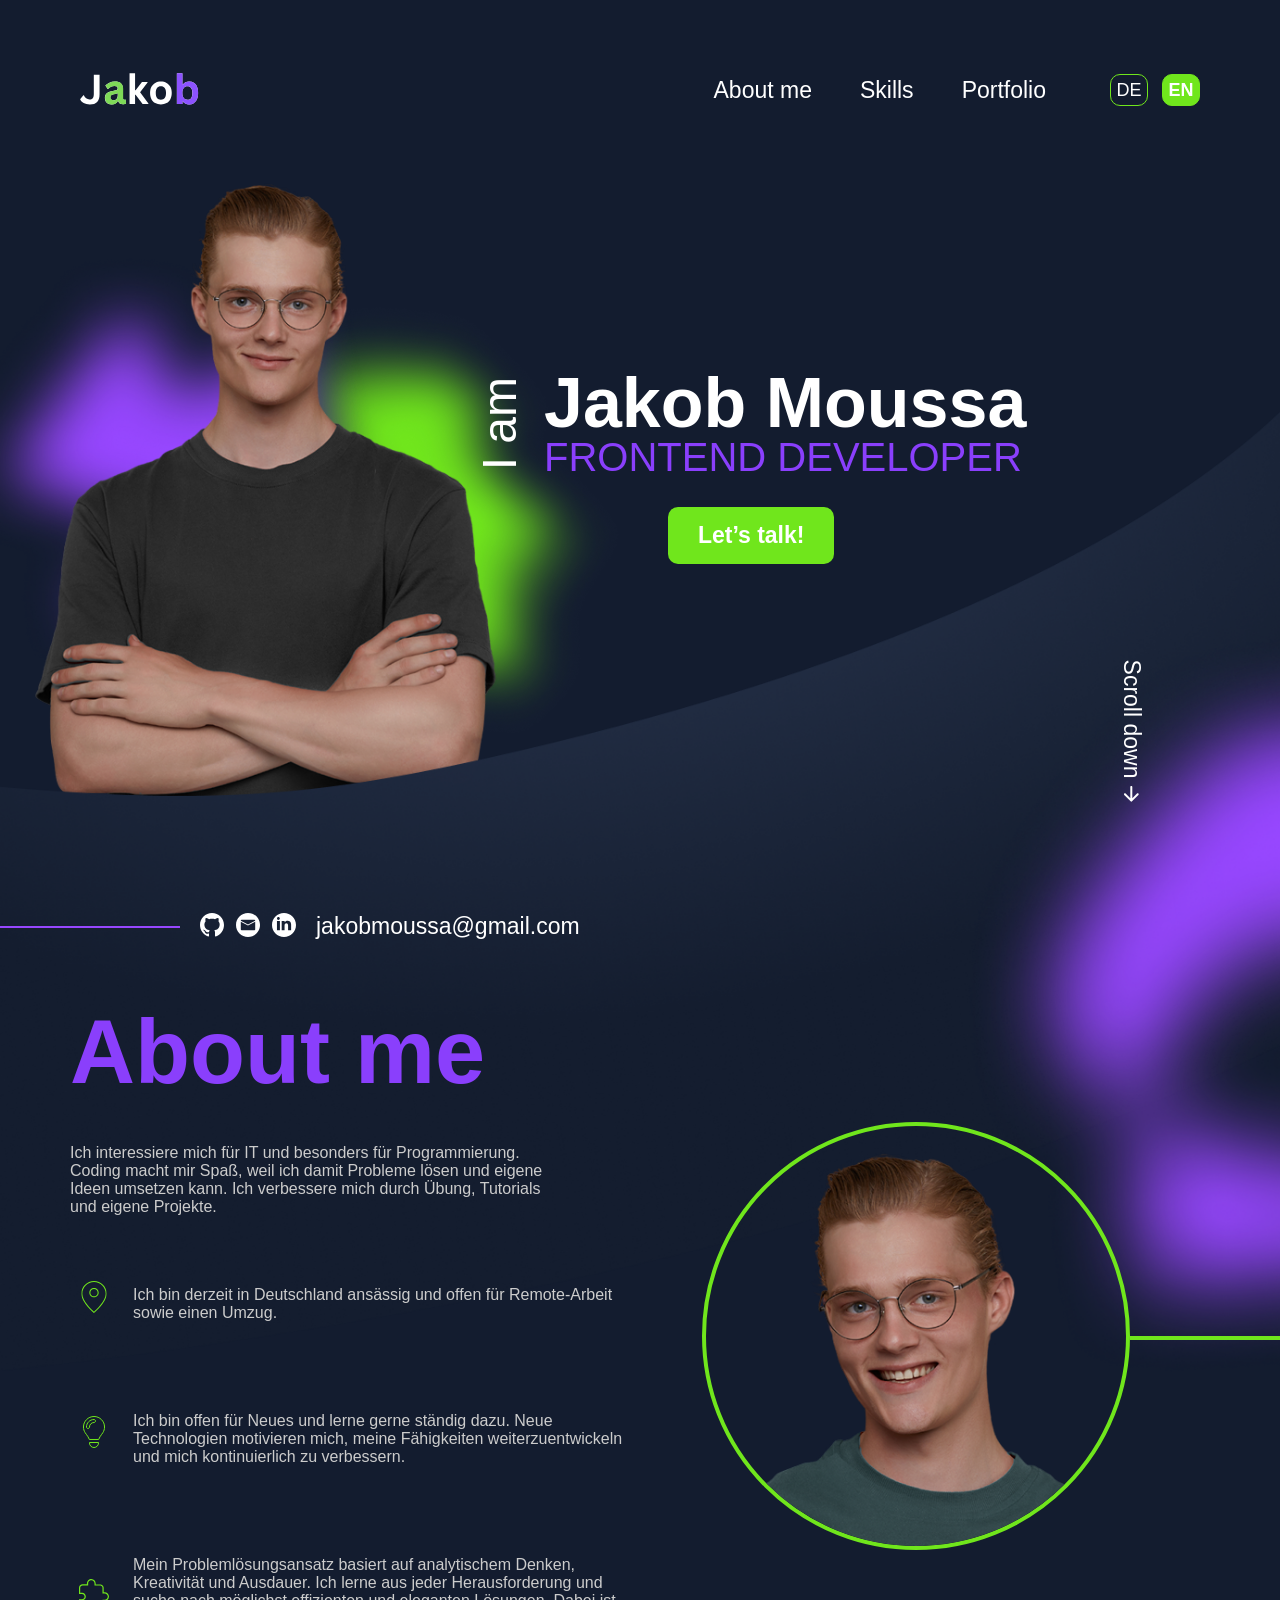
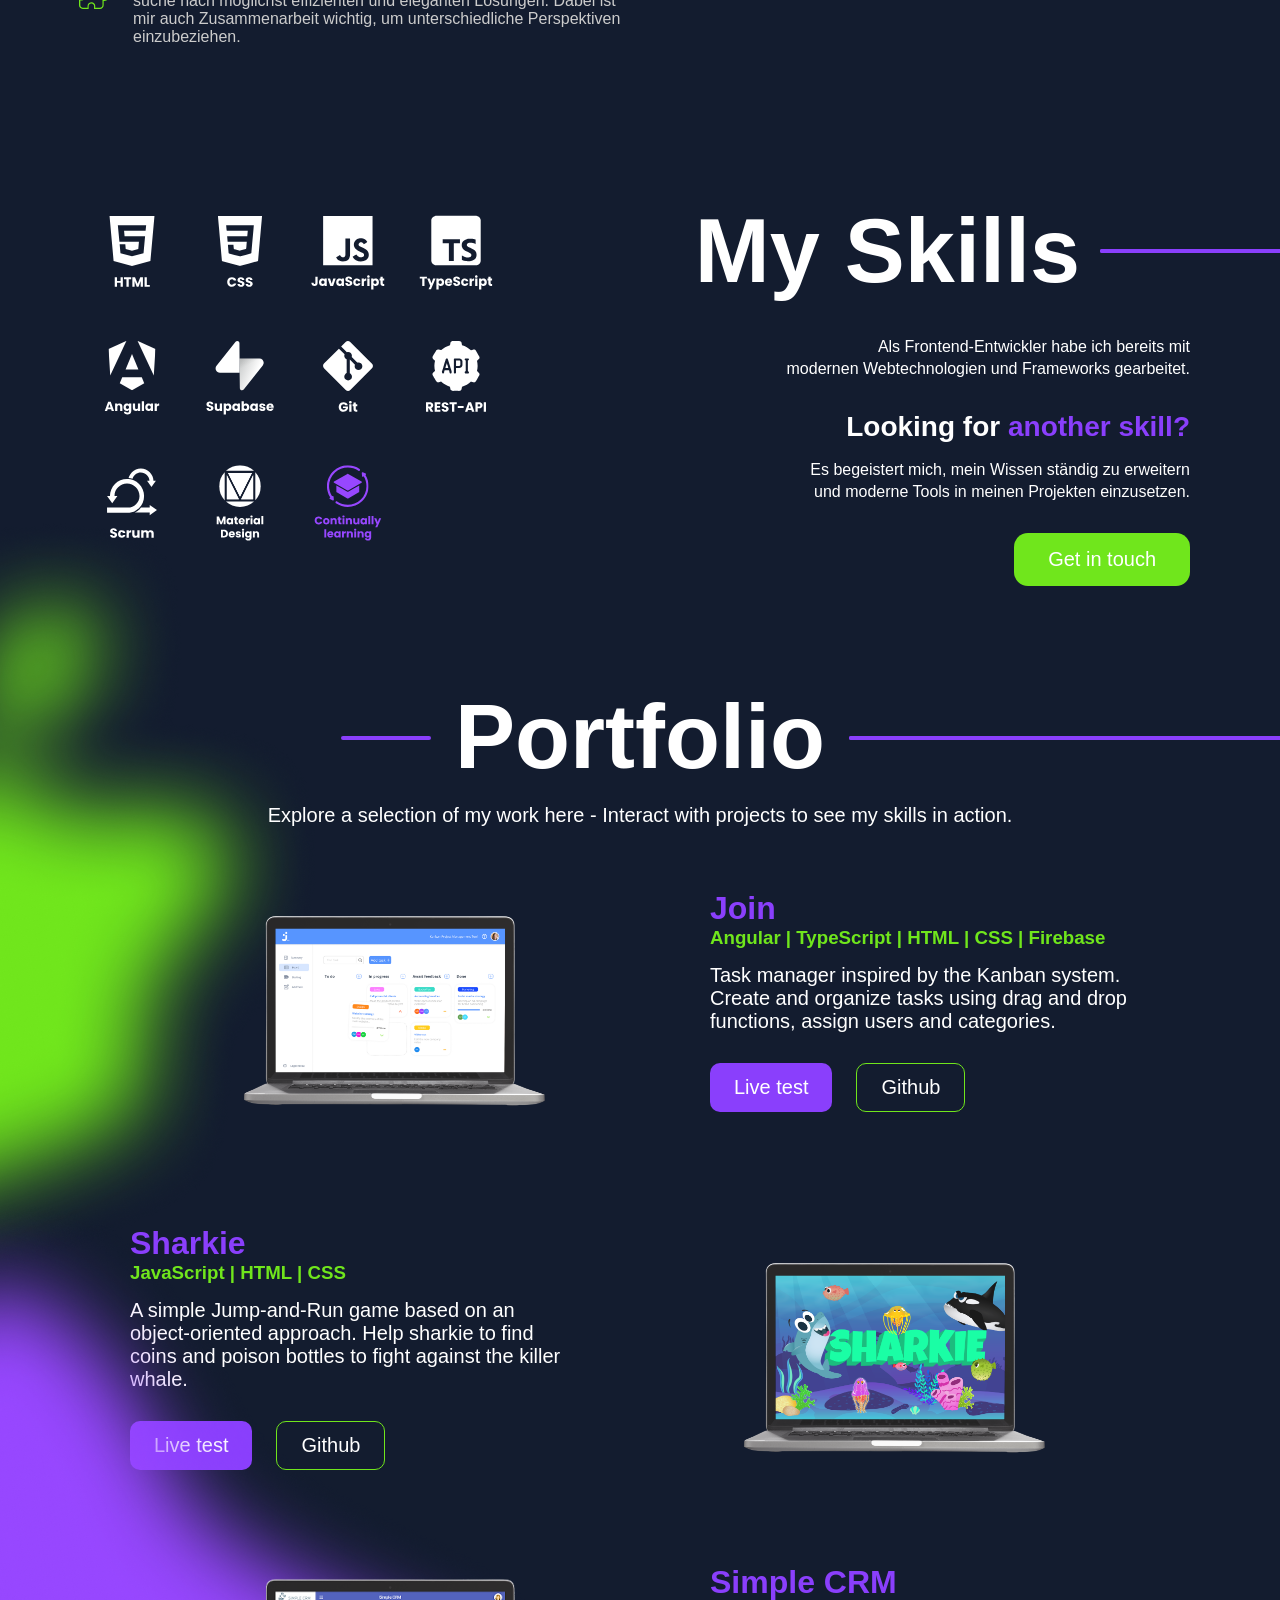
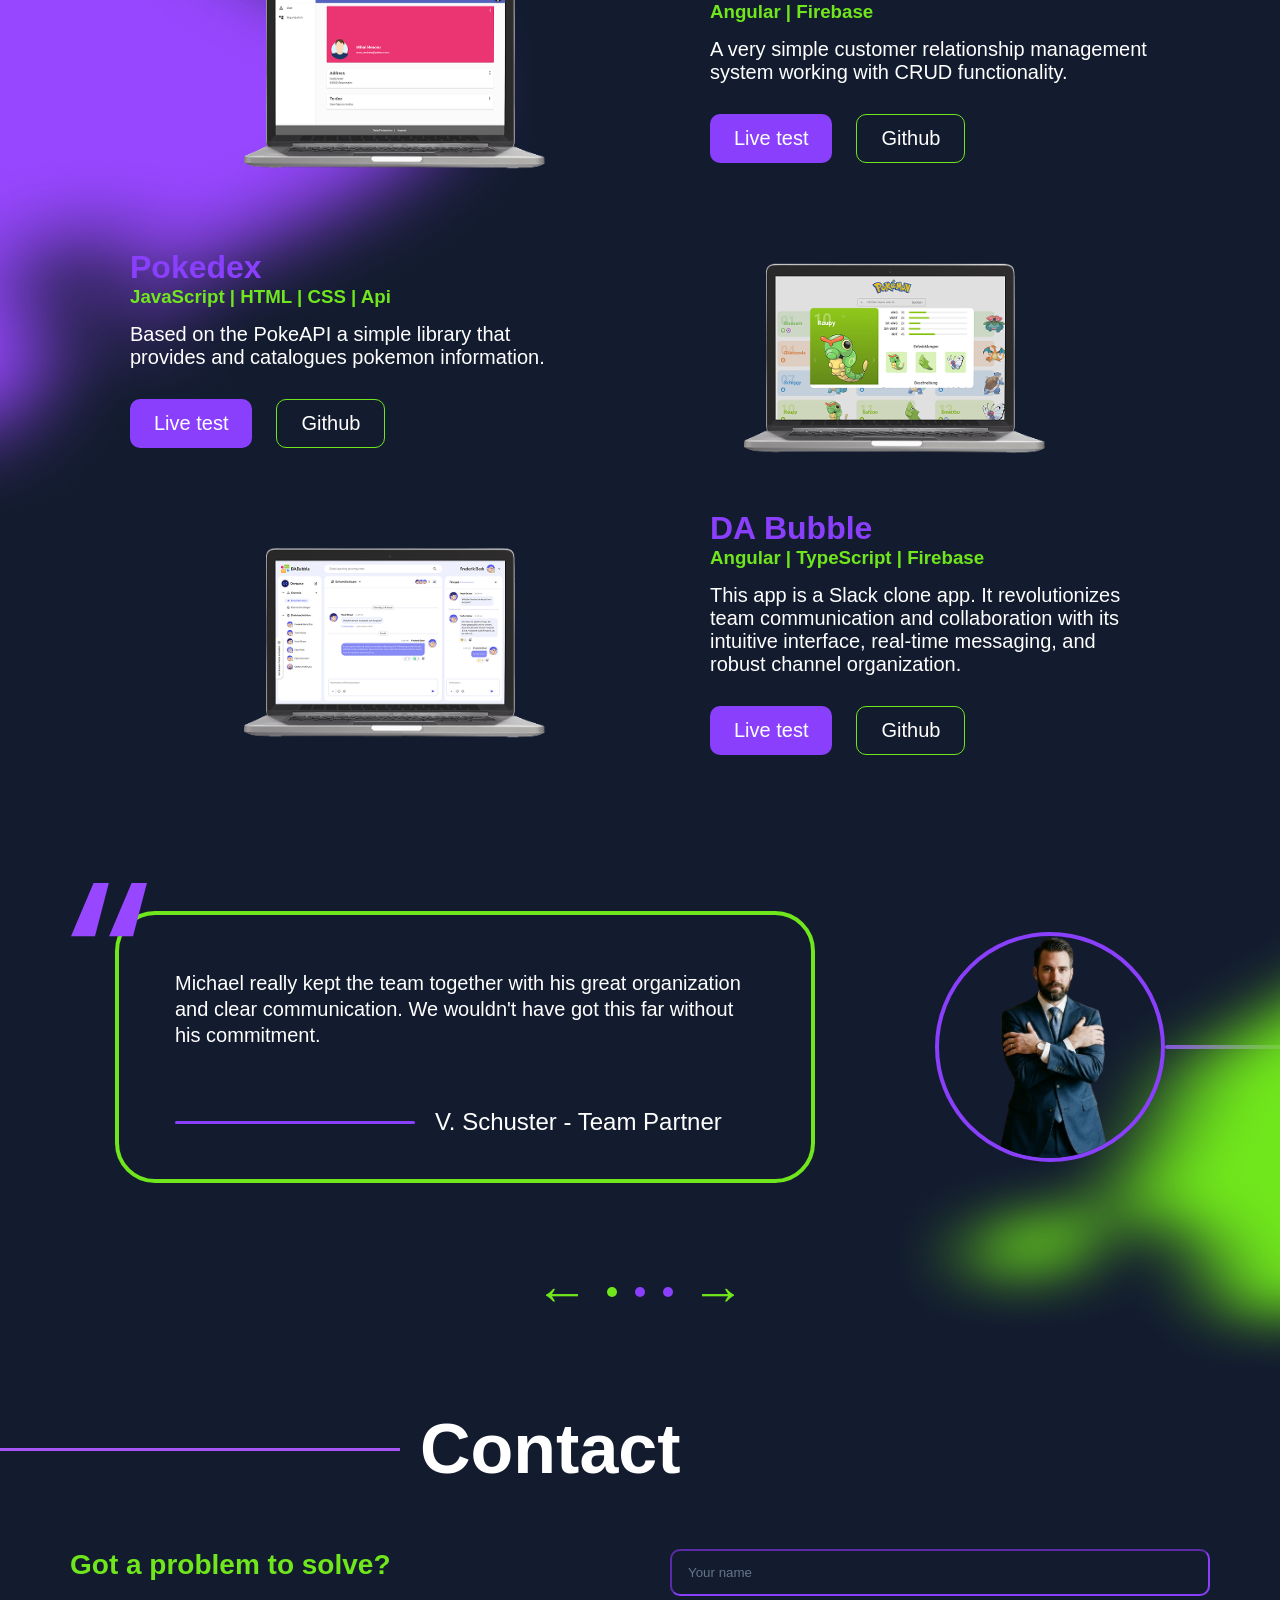
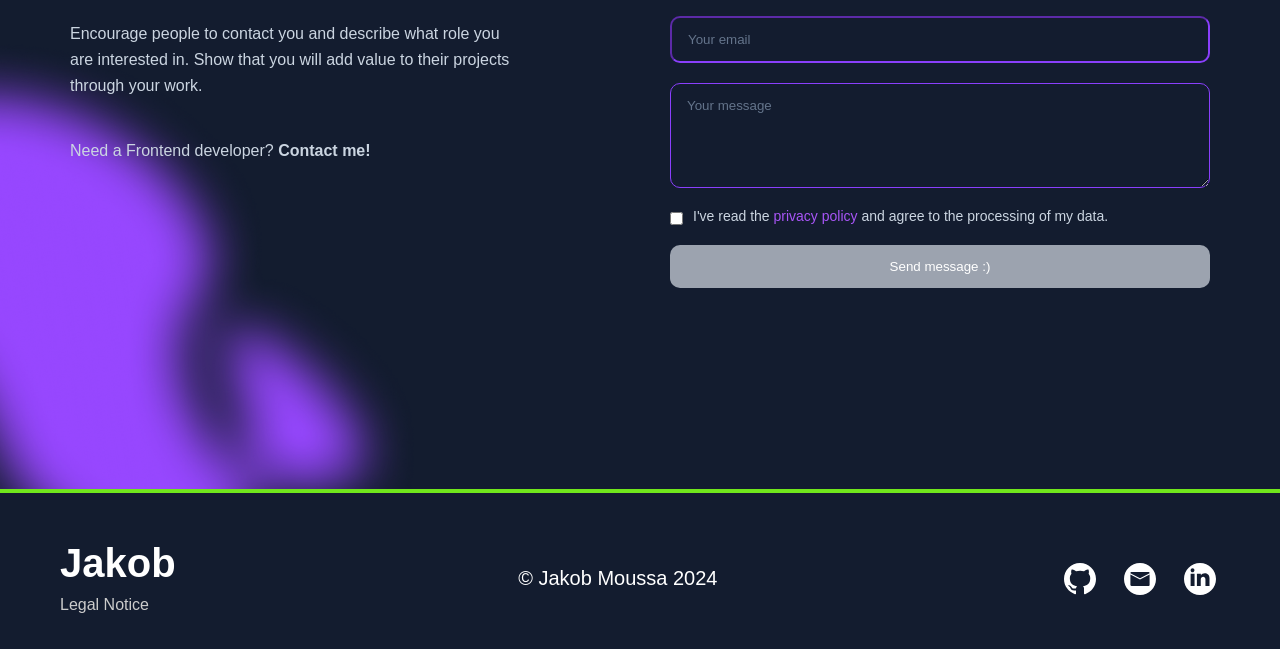
==== commit 0bb3559d: "refactor: CSS nach Sektionen aufgeteilt & responsive Fixes - template.css & responsive.css aufgeteil" ====
--- a/index.html
+++ b/index.html
@@ -7,8 +7,11 @@
     <title>My Portfolio</title>
 
     <link rel="stylesheet" href="css/stlye.css">
-    <link rel="stylesheet" href="css/template.css">
-    <link rel="stylesheet" href="css/responsive.css">
+    <link rel="stylesheet" href="css/hero.css">
+    <link rel="stylesheet" href="css/about.css">
+    <link rel="stylesheet" href="css/skills.css">
+    <link rel="stylesheet" href="css/portfolio.css">
+    <link rel="stylesheet" href="css/contact-footer.css">
 
     <script src="./js/main.js"></script>
     <script src="./js/template.js"></script>
--- a/css/stlye.css
+++ b/css/stlye.css
@@ -5,7 +5,10 @@
   font-family: 'Arial', sans-serif;
 }
 
-html,
+html {
+  scroll-behavior: smooth;
+}
+
 body {
   background: #131c2f;
   color: white;
@@ -18,4 +21,9 @@
   z-index: 3;
   position: relative;
   overflow-x: hidden;
+}
+
+#skills-section {
+  position: relative;
+  overflow-x: clip;
 }
--- a/css/hero.css
+++ b/css/hero.css
@@ -0,0 +1,495 @@
+/* ===== HERO SECTION ===== */
+
+.hero-header {
+  position: fixed;
+  top: 0;
+  left: 0;
+  width: 100%;
+  background: #131c2f;
+  z-index: 1000;
+  display: flex;
+  justify-content: space-between;
+  align-items: center;
+  padding: clamp(25px, 3%, 40px) clamp(45px, 7%, 80px) clamp(15px, 2%, 25px) clamp(45px, 7%, 80px);
+}
+
+.logo img {
+  width: 120px;
+  height: 100px;
+}
+
+.right-nav {
+  display: flex;
+  align-items: center;
+  gap: clamp(45px, 5vw, 72px);
+}
+
+.nav {
+  display: flex;
+  align-items: center;
+  gap: clamp(28px, 4vw, 48px);
+}
+
+.nav a {
+  text-decoration: none;
+  color: #ffffff;
+  font-size: clamp(16px, 2vw, 23px);
+  font-weight: 400;
+  line-height: 1;
+  text-decoration-color: transparent;
+  text-decoration-thickness: 2px;
+  text-underline-offset: 6px;
+  transition: color 0.2s ease, text-decoration-color 0.2s ease;
+}
+
+.nav a:hover {
+  color: #70e61c;
+  text-decoration-line: underline;
+  text-decoration-color: #8a3ffc;
+}
+
+.language-switch {
+  display: flex;
+  align-items: center;
+  gap: 14px;
+}
+
+.language-switch button {
+  width: 38px;
+  height: 32px;
+  border-radius: 10px;
+  border: 1px solid #70e61c;
+  background: transparent;
+  color: #ffffff;
+  font-size: 18px;
+  cursor: pointer;
+  transition: all 0.2s ease;
+}
+
+.language-switch button.active {
+  background: #70e61c;
+  color: #ffffff;
+  font-weight: 700;
+}
+
+.language-switch button:hover {
+  transform: scale(1.05);
+}
+
+.hero-content {
+  display: flex;
+  align-items: center;
+  justify-content: start;
+  margin-top: clamp(140px, 15vw, 160px);
+  max-width: 100%;
+}
+
+.hero-image {
+  position: relative;
+  width: clamp(350px, 45vw, 646px);
+  height: clamp(400px, 51vw, 705px);
+  flex-shrink: 0;
+}
+
+.profile-img {
+  position: absolute;
+  inset: 0;
+  width: 100%;
+  height: 100%;
+  object-fit: cover;
+  z-index: 2;
+}
+
+.shadow-green {
+  position: absolute;
+  width: clamp(300px, 36vw, 521px);
+  height: clamp(220px, 27vw, 378px);
+  top: clamp(100px, 14vw, 200px);
+  left: clamp(100px, 16vw, 230px);
+  z-index: 0;
+  transform: rotate(45deg);
+}
+
+.shadow-purple {
+  position: absolute;
+  width: clamp(250px, 30vw, 407px);
+  height: clamp(350px, 43vw, 608px);
+  top: clamp(30px, 7vw, 100px);
+  left: 0;
+  z-index: 1;
+}
+
+.vector {
+  width: 100%;
+  position: absolute;
+  top: clamp(350px, 40vw, 412px);
+  left: 0;
+  right: 0;
+  margin: 0 auto;
+  z-index: 2;
+  object-fit: contain;
+}
+
+.hero-text {
+  margin-bottom: clamp(20px, 3vw, 50px);
+  transform: translateX(clamp(-100px, -8vw, -80px));
+  z-index: 7;
+  transition: scale 0.3s ease;
+  min-width: 280px;
+}
+
+.hero-text .intro {
+  font-size: clamp(44px, 5.5vw, 64px);
+  color: white;
+  font-weight: 400;
+  margin: 0;
+}
+
+.hero-text h1 {
+  font-size: 90px;
+  margin: clamp(8px, 1vw, 10px) 0;
+  font-weight: 700;
+}
+
+.hero-text h2 {
+  font-size: 90px;
+  color: #9747FF;
+  margin: 0;
+}
+
+.Hero-button {
+  display: block;
+  width: fit-content;
+  margin: clamp(20px, 3vw, 30px) auto 0;
+  padding: clamp(10px, 1.2vw, 15px) clamp(20px, 2.5vw, 30px);
+  font-size: 23px;
+  border: none;
+  border-radius: 10px;
+  background: #70E61C;
+  color: white;
+  font-weight: bold;
+  cursor: pointer;
+  transition: all 0.3s ease;
+}
+
+.Hero-button:hover {
+  background: #8a3ffc;
+  transform: scale(1.2);
+}
+
+.scroll-txt {
+  position: absolute;
+  font-size: clamp(16px, 2vw, 23px);
+  top: clamp(500px, 56vw, 727px);
+  transform: rotate(90deg);
+  right: clamp(40px, 6%, 100px);
+  z-index: 7;
+  display: inline-flex;
+  align-items: center;
+  gap: 8px;
+}
+
+.purple-shadow-2 {
+  position: absolute;
+  right: 0px;
+  top: clamp(450px, 50vw, 630px);
+  z-index: 2;
+  pointer-events: none;
+  width: clamp(200px, 25vw, 400px);
+  height: auto;
+}
+
+.arrow-icon {
+  rotate: -90deg;
+}
+
+.hero-title-group {
+  display: flex;
+  align-items: center;
+  gap: 20px;
+}
+
+.hero-side-text {
+  display: flex;
+  align-items: center;
+}
+
+.hero-side-text span {
+  writing-mode: vertical-rl;
+  transform: rotate(180deg);
+  font-size: 58px !important;
+  font-weight: 300;
+  color: #ffffff;
+  line-height: 1;
+}
+
+.hero-main-text {
+  display: flex;
+  flex-direction: column;
+}
+
+.hero-main-text h1 {
+  margin: 0;
+  font-size: 90px;
+  font-weight: 700;
+  line-height: 0.95;
+  color: #ffffff;
+}
+
+.hero-main-text h2 {
+  margin: 0;
+  font-size: 58px;
+  font-weight: 400;
+  line-height: 1;
+  color: #8a3ffc;
+}
+
+/* ===== HERO RESPONSIVE ===== */
+
+@media (min-width: 2450px) and (max-width: 2560px) {
+  .vector { top: 90px !important; }
+  .scroll-txt { top: clamp(506px, 56vw, 950px) !important; }
+}
+
+@media (min-width: 2350px) and (max-width: 2450px) {
+  .vector { top: 135px !important; }
+  .scroll-txt { top: clamp(506px, 56vw, 950px) !important; }
+}
+
+@media (min-width: 2250px) and (max-width: 2350px) {
+  .vector { top: 170px !important; }
+}
+
+@media (min-width: 2150px) and (max-width: 2250px) {
+  .vector { top: 190px !important; }
+  .scroll-txt { top: clamp(506px, 56vw, 950px) !important; }
+}
+
+@media (min-width: 2050px) and (max-width: 2150px) {
+  .vector { top: 220px !important; }
+  .scroll-txt { top: clamp(506px, 56vw, 950px) !important; }
+}
+
+@media (min-width: 1950px) and (max-width: 2050px) {
+  .vector { top: 250px !important; }
+  .scroll-txt { top: clamp(506px, 56vw, 950px) !important; }
+}
+
+@media (min-width: 1850px) and (max-width: 1950px) {
+  .vector { top: 300px !important; }
+  .scroll-txt { top: clamp(506px, 56vw, 950px) !important; }
+}
+
+@media (min-width: 1750px) and (max-width: 1850px) {
+  .vector { top: 300px !important; }
+  .scroll-txt { top: clamp(506px, 56vw, 950px) !important; }
+}
+
+@media (min-width: 1650px) and (max-width: 1750px) {
+  .vector { top: 320px !important; }
+  .scroll-txt { top: clamp(506px, 56vw, 950px) !important; }
+}
+
+@media (min-width: 1551px) and (max-width: 1650px) {
+  .vector { top: 350px !important; }
+}
+
+@media (min-width: 1441px) and (max-width: 1550px) {
+  .vector { top: 385px !important; }
+}
+
+@media (min-width: 1380px) and (max-width: 1439px) {
+  .hero-main-text h1 { font-size: 80px; }
+  .hero-main-text h2 { font-size: 47px; }
+  .hero-side-text span { font-size: 57px !important; }
+}
+
+@media (min-width: 1300px) and (max-width: 1379px) {
+  .hero-main-text h1 { font-size: 75px; }
+  .hero-main-text h2 { font-size: 44px; }
+  .hero-side-text span { font-size: 52px !important; }
+}
+
+@media (min-width: 1200px) and (max-width: 1299px) {
+  .hero-main-text h1 { font-size: 70px; }
+  .hero-main-text h2 { font-size: 40px; }
+  .hero-side-text span { font-size: 48px !important; }
+}
+
+@media (min-width: 1100px) and (max-width: 1199px) {
+  .hero-main-text h1 { font-size: 65px; }
+  .hero-main-text h2 { font-size: 38px; }
+  .hero-side-text span { font-size: 44px !important; }
+  .profile-img { top: 20px !important; }
+}
+
+@media (min-width: 1000px) and (max-width: 1099px) {
+  .hero-main-text h1 { font-size: 60px !important; }
+  .hero-main-text h2 { font-size: 35px; }
+  .hero-side-text span { font-size: 40px !important; }
+  .profile-img { top: 30px !important; }
+}
+
+@media (min-width: 900px) and (max-width: 999px) {
+  .hero-main-text h1 { font-size: 60px !important; }
+  .hero-main-text h2 { font-size: 35px; }
+  .hero-side-text span { font-size: 40px !important; }
+  .profile-img { width: 400px; height: 400px; top: 90px !important; }
+}
+
+@media (min-width: 800px) and (max-width: 899px) {
+  .hero-main-text h1 { font-size: 50px !important; }
+  .hero-main-text h2 { font-size: 30px; }
+  .hero-side-text span { font-size: 35px !important; }
+  .profile-img { width: 350px; height: 350px; top: 50px !important; }
+  .Hero-button { font-size: 20px; }
+  .vector { top: 270px; }
+}
+
+@media (max-width: 707px) {
+  .Hero-button {
+    font-size: 16px !important;
+    margin: 12px auto !important;
+    width: fit-content !important;
+  }
+}
+
+@media (min-width: 700px) and (max-width: 799px) {
+  .hero-main-text h1 { font-size: 40px !important; }
+  .hero-main-text h2 { font-size: 23px; }
+  .hero-side-text span { font-size: 28px !important; }
+  .profile-img { width: 300px; height: 300px; top: 19px !important; }
+  .shadow-green { top: clamp(64px, 14vw, 0px) !important; left: clamp(1px, 9vw, 169px); }
+  .shadow-purple { width: clamp(220px, 30vw, 350px) !important; top: clamp(1px, 7vw, 0px) !important; }
+  .Hero-button { font-size: 16px !important; margin: 12px auto !important; width: fit-content !important; }
+  .vector { top: 230px; }
+}
+
+@media (min-width: 600px) and (max-width: 699px) {
+  .hero-main-text h1 { font-size: 31px !important; }
+  .hero-main-text h2 { font-size: 18px; }
+  .hero-side-text span { font-size: 22px !important; }
+  .profile-img { width: 220px; height: 220px; left: 45px; top: 51px !important; }
+  .shadow-green { width: 250px !important; height: 250px !important; top: clamp(64px, 14vw, 0px) !important; left: 70px; }
+  .shadow-purple { width: 200px !important; height: 250px !important; left: 0px; }
+  .Hero-button { font-size: 16px !important; margin: 12px auto !important; width: fit-content !important; }
+  .vector { top: 230px; }
+}
+
+@media (min-width: 500px) and (max-width: 599px) {
+  .hero-header { padding: 10px 22px 10px 22px !important; }
+  .nav { gap: clamp(10px, 4vw, 48px) !important; }
+  .right-nav { gap: clamp(20px, 5vw, 60px) !important; }
+  .language-switch { gap: 10px !important; }
+  .language-switch button { width: 34px; height: 30px; font-size: 14px; }
+  .hero-main-text h1 { font-size: 28px !important; }
+  .hero-main-text h2 { font-size: 16px; }
+  .hero-side-text span { font-size: 20px !important; }
+  .Hero-button { padding: clamp(8px, 1.2vw, 16px) clamp(15px, 2.5vw, 30px) !important; }
+  .profile-img { width: 210px; height: 210px; left: 70px; top: 30px !important; }
+  .shadow-green { width: 250px !important; height: 250px !important; top: clamp(64px, 14vw, 0px) !important; left: 90px; }
+  .shadow-purple { width: 200px !important; height: 250px !important; left: 50px; }
+  .scroll-txt { font-size: clamp(14px, 2vw, 23px); right: clamp(0px, 0%, 100px); }
+  .Hero-button { font-size: 16px !important; margin: 12px auto !important; width: fit-content !important; }
+  .vector { top: 230px; }
+  .purple-shadow-2 { width: clamp(160px, 25vw, 380px); }
+}
+
+@media (max-width: 499px) {
+  .logo span { font-size: 26px !important; }
+  .hero-header { padding: 20px 30px !important; }
+  .nav, .language-switch { display: none !important; }
+  .right-nav {
+    width: 30px; height: 20px; position: relative;
+    display: block; cursor: pointer; gap: 0 !important;
+  }
+  .right-nav::before {
+    content: ""; position: absolute; top: 0; left: 0;
+    width: 100%; height: 3px; background: white;
+    box-shadow: 0 9px 0 white, 0 18px 0 white;
+  }
+  .hero-content { flex-direction: column; margin-top: 140px !important; }
+  .hero-image { width: 100% !important; height: 280px !important; display: flex; justify-content: center; }
+  .profile-img { width: 410px !important; height: 447px !important; left: 50% !important; transform: translateX(-50%); top: 0 !important; }
+  .shadow-green { width: 331.65px !important; height: 240px !important; top: 20px !important; left: 50% !important; transform: translateX(-20%) rotate(45deg) !important; }
+  .shadow-purple { width: 220px !important; height: 250px !important; top: 20px !important; left: 50% !important; transform: translateX(-80%) !important; }
+  .hero-text {
+    transform: translateX(0) !important; display: flex; flex-direction: column;
+    align-items: center; margin-bottom: 40px !important; margin-top: 350px;
+  }
+  .hero-title-group { justify-content: center; gap: 15px !important; margin-bottom: 30px; }
+  .hero-main-text h1 { font-size: 40px !important; text-align: left; }
+  .hero-main-text h2 { font-size: 22px !important; text-align: left; }
+  .hero-side-text span { font-size: 30px !important; }
+  .Hero-button { font-size: 20px !important; padding: 14px 40px !important; margin: 0 auto !important; width: fit-content !important; }
+  .scroll-txt { display: none !important; }
+  .vector { display: none !important; }
+  .purple-shadow-2 { width: clamp(160px, 25vw, 380px); }
+
+  /* Mobile Menu Overlay */
+  @keyframes slideInRight { from { transform: translateX(100%); } to { transform: translateX(0); } }
+  @keyframes slideOutRight { from { transform: translateX(0); } to { transform: translateX(100%); } }
+  body.menu-open, body.menu-closing { overflow: hidden; }
+  body.menu-open .logo, body.menu-closing .logo { position: relative; z-index: 1001; }
+  body.menu-open .right-nav, body.menu-closing .right-nav {
+    position: fixed; top: 0; left: 0; width: 100vw; height: 100vh;
+    background: rgba(19, 28, 47, 0.95); display: flex; flex-direction: column;
+    justify-content: center; align-items: center; z-index: 1000;
+  }
+  body.menu-open .right-nav { animation: slideInRight 0.3s ease-out forwards; }
+  body.menu-closing .right-nav { animation: slideOutRight 0.3s ease-in forwards; }
+  body.menu-open .right-nav::before, body.menu-closing .right-nav::before {
+    content: ""; position: absolute; top: 52px; left: 362px; right: 30px;
+    width: 40px; height: 40px; background: url("../assets/images/x-btn.png") no-repeat center center;
+    background-size: contain; box-shadow: none; cursor: pointer;
+  }
+  body.menu-open .nav, body.menu-open .language-switch, body.menu-closing .nav, body.menu-closing .language-switch { display: flex !important; }
+  body.menu-open .nav, body.menu-closing .nav { flex-direction: column; gap: 40px !important; text-align: center; }
+  body.menu-open .nav a, body.menu-closing .nav a { font-size: 28px !important; color: white; text-decoration: none; }
+  body.menu-open .language-switch, body.menu-closing .language-switch { margin-top: 40px; flex-direction: row-reverse; align-items: center; gap: 0 !important; }
+  body.menu-open .language-switch button, body.menu-closing .language-switch button { background: transparent !important; border: none !important; font-size: 24px !important; color: white; padding: 0 10px; font-weight: 400; }
+  body.menu-open .language-switch button.active, body.menu-closing .language-switch button.active { color: #70e61c !important; font-weight: 700; }
+  body.menu-open .language-switch button.active::after, body.menu-closing .language-switch button.active::after { content: "/"; color: white; font-weight: 400; margin-left: 20px; }
+}
+
+@media (max-width: 430px) {
+  .hero-main-text h1 { font-size: 44px !important; }
+  .hero-main-text h2 { font-size: 26px !important; }
+  .hero-side-text span { font-size: 32px !important; }
+  .purple-shadow-2 { top: 920px; height: 470px; width: 240px; }
+  .shadow-purple { width: 370px !important; height: 600px !important; top: 0 !important; left: 55% !important; transform: translateX(-80%) !important; }
+  .shadow-green { width: 350px !important; height: 455px !important; top: -12px !important; left: 48% !important; transform: translateX(-37%) rotate(0deg) !important; }
+  .vector { display: flex !important; top: 460px; }
+  .hero-text { margin-top: 260px !important; }
+}
+
+@media (max-width: 399px) {
+  body.menu-open .right-nav::before, body.menu-closing .right-nav::before { left: 332px; }
+  .hero-main-text h1 { font-size: 38px !important; }
+  .hero-main-text h2 { font-size: 22px !important; }
+  .hero-side-text span { font-size: 28px !important; }
+  .Hero-button { font-size: 18px !important; padding: 10px 28px !important; }
+  .shadow-green { width: 350px !important; height: 455px !important; top: -12px !important; left: 48% !important; transform: translateX(-37%) rotate(0deg) !important; }
+}
+
+@media (max-width: 370px) {
+  body.menu-open .right-nav::before, body.menu-closing .right-nav::before { left: 320px; }
+  .hero-main-text h1 { font-size: 34px !important; }
+  .hero-main-text h2 { font-size: 20px !important; }
+  .hero-side-text span { font-size: 24px !important; }
+  .Hero-button { font-size: 18px !important; padding: 10px 28px !important; }
+}
+
+@media (max-width: 366px) {
+  body.menu-open .right-nav::before, body.menu-closing .right-nav::before { left: 304px; }
+}
+
+@media (max-width: 340px) {
+  body.menu-open .right-nav::before, body.menu-closing .right-nav::before { left: 290px; }
+  .profile-img { width: 360px !important; height: 390px !important; left: 50% !important; transform: translateX(-50%); top: 32px !important; }
+  .shadow-green { height: 570px !important; }
+}
+
+@media (max-width: 330px) {
+  body.menu-open .right-nav::before, body.menu-closing .right-nav::before { left: 275px; }
+}
--- a/css/about.css
+++ b/css/about.css
@@ -0,0 +1,484 @@
+/* ===== ABOUT SECTION ===== */
+
+.about-topbar {
+  display: flex;
+  align-items: center;
+  justify-content: flex-start;
+  column-gap: 20px;
+  margin-bottom: 60px;
+  margin-top: 100px;
+}
+
+.topbar-line {
+  flex: 0 0 180px;
+  height: 2px;
+  background: #9747ff;
+  margin-top: 0;
+  align-self: center;
+}
+
+.social-links {
+  display: flex;
+  gap: 12px;
+}
+
+.social-links img {
+  width: 24px;
+  cursor: pointer;
+}
+
+.email a {
+  color: white;
+  font-family: Arial, Helvetica, sans-serif;
+  font-size: 23px;
+  text-decoration: none;
+}
+
+.about-content {
+  padding-left: 100px;
+  padding-right: 100px;
+  display: flex;
+  justify-content: space-between;
+  align-items: center;
+  gap: 60px;
+  max-width: 1440px;
+  margin: 0 auto;
+}
+
+.about-text h2 {
+  font-size: 90px;
+  margin-bottom: 20px;
+}
+
+.about-text p {
+  color: #ccc;
+  margin-bottom: 30px;
+  max-width: 500px;
+  font-size: 16px;
+}
+
+.txt {
+  text-align: start;
+}
+
+.info-txt {
+  text-align: start;
+}
+
+.info-txt-2 {
+  text-align: start;
+}
+
+.about-items {
+  display: flex;
+  flex-direction: column;
+  gap: 20px;
+}
+
+.about-item {
+  display: flex;
+  gap: 15px;
+  align-items: center;
+}
+
+.about-image {
+  position: relative;
+  transform: translateX(-140px);
+}
+
+.image-circle {
+  display: inline-block;
+  border: 4px solid #70e61c;
+  border-radius: 50%;
+  overflow: hidden;
+}
+
+.profile-2 {
+  display: block;
+  width: 509px;
+  height: 509px;
+  object-fit: cover;
+  border-radius: 50%;
+}
+
+.circle-line {
+  background: #70e61c;
+  height: 4px;
+  position: absolute;
+  left: calc(97% + 13px);
+  width: 100vw;
+  top: 50%;
+  transform: translateY(-50%);
+}
+
+.image-line {
+  position: absolute;
+  left: calc(100% + 12px);
+  top: 50%;
+  width: 160px;
+  height: 4px;
+  transform: translateY(-50%);
+  background: #00ffd0;
+}
+
+.bubble-txt {
+  align-items: center;
+  text-align: center;
+  margin: 0;
+}
+
+/* ===== ABOUT RESPONSIVE ===== */
+
+@media (min-width: 1200px) and (max-width: 1299px) {
+  .profile-2 {
+    width: 375px;
+    height: 375px;
+  }
+
+  .about-image {
+    transform: translateX(-80px);
+  }
+}
+
+@media (min-width: 1100px) and (max-width: 1199px) {
+  .profile-2 {
+    width: 350px;
+    height: 350px;
+  }
+
+  .about-image {
+    transform: translateX(-65px);
+  }
+}
+
+@media (min-width: 1000px) and (max-width: 1099px) {
+  .about-text h2 {
+    font-size: 60px;
+  }
+
+  .profile-2 {
+    width: 325px;
+    height: 325px;
+  }
+
+  .about-image {
+    transform: translateX(-60px);
+  }
+}
+
+@media (min-width: 900px) and (max-width: 999px) {
+  .about-text h2 {
+    font-size: 60px;
+  }
+
+  .profile-2 {
+    width: 270px !important;
+    height: 270px !important;
+  }
+
+  .about-image {
+    transform: translateX(-40px);
+  }
+}
+
+@media (min-width: 800px) and (max-width: 899px) {
+  .about-topbar {
+    margin-top: 0px;
+  }
+
+  .about-text h2 {
+    font-size: 50px;
+  }
+
+  .profile-2 {
+    width: 230px !important;
+    height: 230px !important;
+  }
+
+  .about-image {
+    transform: translateX(0px);
+  }
+}
+
+@media (min-width: 700px) and (max-width: 799px) {
+  .email a {
+    font-size: 16px !important;
+  }
+
+  .topbar-line {
+    flex: 0 0 80px !important;
+  }
+
+  .social-links img {
+    width: 20px !important;
+  }
+
+  .about-topbar {
+    margin-top: 0px;
+  }
+
+  .about-text h2 {
+    font-size: 40px !important;
+  }
+
+  .profile-2 {
+    width: 200px !important;
+    height: 200px !important;
+  }
+
+  .about-image {
+    transform: translateX(18px);
+  }
+
+  .circle-line {
+    left: calc(97% + 5px) !important;
+    width: 100vw !important;
+  }
+
+  .about-content {
+    padding-left: 40px !important;
+  }
+
+  .about-text p {
+    margin-right: -34px;
+  }
+}
+
+@media (min-width: 600px) and (max-width: 699px) {
+  .email a {
+    font-size: 16px !important;
+  }
+
+  .topbar-line {
+    flex: 0 0 80px !important;
+  }
+
+  .social-links img {
+    width: 20px !important;
+  }
+
+  .about-topbar {
+    margin-top: 0px;
+  }
+
+  .about-text h2 {
+    font-size: 35px;
+  }
+
+  .profile-2 {
+    width: 170px !important;
+    height: 170px !important;
+  }
+
+  .about-image {
+    transform: translateX(18px);
+  }
+
+  .circle-line {
+    left: calc(97% + 5px) !important;
+    width: 100vw !important;
+  }
+
+  .about-content {
+    padding-left: 40px !important;
+  }
+
+  .about-text p {
+    margin-right: -34px;
+  }
+}
+
+@media (min-width: 500px) and (max-width: 599px) {
+  .email a {
+    font-size: 14px !important;
+  }
+
+  .topbar-line {
+    flex: 0 0 60px !important;
+  }
+
+  .social-links img {
+    width: 20px !important;
+  }
+
+  .about-topbar {
+    margin-top: 0px;
+  }
+
+  .about-text h2 {
+    font-size: 28px;
+  }
+
+  .profile-2 {
+    width: 170px !important;
+    height: 170px !important;
+  }
+
+  .about-image {
+    transform: translateX(43px);
+  }
+
+  .txt {
+    margin-right: -45px;
+  }
+
+  .info-txt {
+    margin-right: -60px;
+  }
+
+  .info-txt-2 {
+    margin-right: -27px;
+  }
+
+  .circle-line {
+    left: calc(97% + 5px) !important;
+    width: 100vw !important;
+  }
+
+  .about-content {
+    padding-left: 30px !important;
+    padding-right: 56px !important;
+    gap: 0 !important;
+  }
+
+  .profile-2 {
+    width: 160px !important;
+    height: 160px !important;
+  }
+}
+
+@media (max-width: 499px) {
+  .email a {
+    font-size: 14px !important;
+  }
+
+  .topbar-line {
+    flex: 0 0 60px !important;
+  }
+
+  .social-links img {
+    width: 20px !important;
+  }
+
+  .about-topbar {
+    margin-top: 0px;
+  }
+
+  .about-text h2 {
+    font-size: 28px;
+  }
+
+  .profile-2 {
+    width: 170px !important;
+    height: 170px !important;
+  }
+
+  .about-image {
+    transform: translateX(43px);
+  }
+
+  .txt {
+    margin-right: -45px;
+  }
+
+  .info-txt {
+    margin-right: -60px;
+  }
+
+  .info-txt-2 {
+    margin-right: -27px;
+  }
+
+  .circle-line {
+    left: calc(97% + 5px) !important;
+    width: 100vw !important;
+  }
+
+  .about-content {
+    padding-left: 30px !important;
+    padding-right: 56px !important;
+    gap: 0 !important;
+  }
+
+  .profile-2 {
+    width: 160px !important;
+    height: 160px !important;
+  }
+}
+
+@media (max-width: 430px) {
+  .email a {
+    display: none;
+  }
+
+  .topbar-line {
+    flex: 0 0 93px !important;
+  }
+
+  .social-links img {
+    width: 30px !important;
+    height: 30px !important;
+  }
+
+  .social-links {
+    gap: 50px !important;
+  }
+
+  .txt {
+    margin-right: 0px !important;
+  }
+
+  .about-text h2 {
+    font-size: 45px;
+    color: white !important;
+  }
+
+  .about-image {
+    display: none !important;
+  }
+
+  .info-txt {
+    margin-right: 0px;
+  }
+
+  .info-txt-2 {
+    margin-right: 0px;
+  }
+}
+
+@media (max-width: 399px) {
+  .about-text h2 {
+    font-size: 38px;
+  }
+}
+
+@media (max-width: 370px) {
+  .about-text h2 {
+    font-size: 34px;
+  }
+
+  .about-content {
+    padding-left: 22px !important;
+    padding-right: 40px !important;
+  }
+}
+
+/* ===== ABOUT - 1350px overrides (from template.css) ===== */
+.about-text h2 {
+  font-size: 90px;
+}
+
+.about-content {
+  padding-left: 70px;
+  padding-right: 70px;
+  gap: 40px;
+}
+
+.profile-2 {
+  width: 420px;
+  height: 420px;
+}
+
+.image-line {
+  width: 120px;
+}
--- a/css/skills.css
+++ b/css/skills.css
@@ -0,0 +1,632 @@
+/* ===== SKILLS SECTION ===== */
+
+.skills-section {
+  position: relative;
+  display: flex;
+  align-items: stretch;
+  justify-content: space-between;
+  margin-top: 170px;
+  max-width: 1440px;
+  margin-left: auto;
+  margin-right: auto;
+}
+
+.icon {
+  height: 84px;
+  width: 84px;
+}
+
+.learning-card {
+  position: relative;
+  display: inline-block;
+}
+
+.main-icon {
+  width: 84px !important;
+  height: 84px !important;
+  cursor: pointer;
+  display: block;
+}
+
+.main-icon:hover {
+  transform: scale(1.5);
+}
+
+.skill-bubble {
+  position: absolute;
+  bottom: 110%;
+  left: 50%;
+  transform: translateX(-50%) translateY(10px);
+  width: 220px;
+  padding: 18px 16px;
+  border-radius: 24px;
+  background: #f1f1f1;
+  color: #111;
+  text-align: center;
+  box-shadow: 0 8px 20px rgba(0, 0, 0, 0.25);
+  opacity: 1;
+  visibility: hidden;
+  transition: opacity 0.25s ease, transform 0.25s ease;
+  z-index: 20;
+}
+
+.skill-bubble::after {
+  content: "";
+  position: absolute;
+  top: 100%;
+  left: 50%;
+  transform: translateX(-50%);
+  border-width: 12px;
+  border-style: solid;
+  border-color: #f1f1f1 transparent transparent transparent;
+}
+
+.learning-card:hover .skill-bubble {
+  opacity: 1;
+  visibility: visible;
+  transform: translateX(-50%) translateY(0);
+}
+
+.bubble-icons {
+  display: flex;
+  justify-content: center;
+  gap: 16px;
+  margin-top: 12px;
+}
+
+.bubble-icons img {
+  width: 36px;
+  height: 36px;
+}
+
+.icon:hover {
+  transform: scale(1.5);
+}
+
+.left-container {
+  margin-left: 90px;
+  width: 40%;
+  z-index: 6;
+  display: flex;
+  align-items: stretch;
+}
+
+.right-container {
+  margin-right: 90px;
+  flex: 1 1 auto;
+  display: flex;
+  align-items: stretch;
+}
+
+.skills-box {
+  display: grid;
+  grid-template-columns: repeat(4, minmax(0, 1fr));
+  gap: 0px 35px;
+  justify-items: start;
+}
+
+.green-shadow-2 {
+  position: absolute;
+  top: 310px;
+  left: 0;
+  z-index: 0;
+  pointer-events: none;
+}
+
+.skills-txt {
+  position: relative;
+  color: white;
+  text-align: end;
+  max-width: 100%;
+  margin: 0 0 0 auto;
+}
+
+.skills-title-wrap {
+  display: flex;
+  align-items: center;
+  justify-content: flex-end;
+  margin-bottom: 40px;
+}
+
+.skills-txt h1 {
+  font-size: 90px;
+  font-weight: 700;
+  line-height: 1;
+  margin: 0;
+  white-space: nowrap;
+}
+
+.skills-h1-line {
+  position: relative;
+  background-color: #8a3ffc;
+  height: 4px;
+  width: 90px;
+  margin-left: 20px;
+  border-radius: 999px;
+  flex-shrink: 0;
+}
+
+.skills-h1-line::after {
+  content: "";
+  position: absolute;
+  top: 0;
+  left: 0;
+  width: 100vw;
+  height: 100%;
+  background: inherit;
+  border-radius: inherit;
+}
+
+.txt-1 {
+  font-size: 18px;
+  font-weight: 400;
+  line-height: 1.4;
+  margin: 0 0 40px 0;
+  text-align: right;
+}
+
+.txt-2 {
+  font-size: 32px;
+  font-weight: 700;
+  margin: 0 0 20px 0;
+  text-align: right;
+}
+
+.txt-2 span {
+  color: #8a3ffc;
+}
+
+.txt-3 {
+  font-size: 18px;
+  font-weight: 400;
+  line-height: 1.4;
+  margin: 0 0 40px 0;
+  text-align: right;
+}
+
+.btn {
+  background: #70e61c;
+  color: white;
+  border: none;
+  border-radius: 14px;
+  padding: 18px 40px;
+  font-size: 22px;
+  font-weight: 400;
+  cursor: pointer;
+  transition: transform 0.2s ease;
+}
+
+.btn:hover {
+  background-color: #8a3ffc;
+  transform: scale(1.1);
+}
+
+/* ===== SKILLS RESPONSIVE ===== */
+
+@media (min-width: 1100px) and (max-width: 1199px) {
+  .skills-txt h1 {
+    font-size: 70px;
+  }
+}
+
+@media (min-width: 1000px) and (max-width: 1099px) {
+  .skills-txt h1 {
+    font-size: 60px;
+  }
+}
+
+@media (min-width: 900px) and (max-width: 999px) {
+  .skills-txt h1 {
+    font-size: 60px;
+  }
+
+  .skills-box {
+    gap: 0px 0px !important;
+  }
+
+  .skills-h1-line {
+    width: 60px !important;
+  }
+}
+
+@media (min-width: 800px) and (max-width: 899px) {
+  .skills-txt h1 {
+    font-size: 50px;
+  }
+
+  .skills-h1-line {
+    width: 60px !important;
+  }
+}
+
+@media (min-width: 700px) and (max-width: 799px) {
+  .skills-txt h1 {
+    font-size: 40px !important;
+  }
+
+  .left-container {
+    margin-left: 40px !important;
+  }
+
+  .right-container {
+    margin-right: 45px !important;
+  }
+
+  .txt-2 {
+    font-size: 24px;
+    margin-bottom: 16px;
+  }
+
+  .btn {
+    font-size: 16px !important;
+  }
+
+  .skills-h1-line {
+    width: 45px !important;
+    margin-right: -45px !important;
+    margin-left: 10px !important;
+  }
+
+  .skills-box {
+    gap: 0px 0px !important;
+  }
+
+  .green-shadow-2 {
+    width: 200px;
+    height: 470px;
+    top: 240px;
+  }
+}
+
+@media (min-width: 600px) and (max-width: 699px) {
+  .skills-txt h1 {
+    font-size: 35px;
+  }
+
+  .icon {
+    width: 50px !important;
+    height: 50px !important;
+  }
+
+  .main-icon {
+    width: 58px !important;
+    height: 58px !important;
+  }
+
+  .skills-box {
+    max-height: 300px;
+    gap: 40px !important;
+  }
+
+  .txt-1 {
+    font-size: 14px !important;
+  }
+
+  .left-container {
+    margin-left: 40px !important;
+  }
+
+  .right-container {
+    margin-right: 35px !important;
+  }
+
+  .txt-2 {
+    font-size: 24px !important;
+    margin-bottom: 16px;
+  }
+
+  .btn {
+    font-size: 16px !important;
+    padding: 14px 20px !important;
+  }
+
+  .skills-h1-line {
+    width: 35px !important;
+    margin-right: -35px !important;
+    margin-left: 10px !important;
+  }
+
+  .skills-box {
+    gap: 0px 0px !important;
+  }
+
+  .green-shadow-2 {
+    width: 200px;
+    height: 470px;
+    top: 240px;
+  }
+}
+
+@media (min-width: 500px) and (max-width: 599px) {
+  .skills-txt h1 {
+    font-size: 28px;
+  }
+
+  .icon {
+    width: 50px !important;
+    height: 50px !important;
+  }
+
+  .main-icon {
+    width: 58px !important;
+    height: 58px !important;
+  }
+
+  .skills-box {
+    max-height: 300px;
+    gap: 40px !important;
+  }
+
+  .txt-1 {
+    font-size: 14px !important;
+  }
+
+  .left-container {
+    margin-left: 20px !important;
+  }
+
+  .right-container {
+    margin-right: 35px !important;
+  }
+
+  .txt-2 {
+    font-size: 20px !important;
+    margin-bottom: 16px;
+  }
+
+  .btn {
+    font-size: 16px !important;
+    padding: 14px 20px !important;
+  }
+
+  .skills-h1-line {
+    width: 35px !important;
+    margin-right: -35px !important;
+    margin-left: 10px !important;
+  }
+
+  .skills-box {
+    gap: 0px 0px !important;
+  }
+
+  .green-shadow-2 {
+    width: 200px;
+    height: 470px;
+    top: 240px;
+  }
+}
+
+@media (max-width: 499px) {
+  .skills-txt h1 {
+    font-size: 28px;
+  }
+
+  .icon {
+    width: 50px !important;
+    height: 50px !important;
+  }
+
+  .main-icon {
+    width: 58px !important;
+    height: 58px !important;
+  }
+
+  .skills-box {
+    max-height: 300px;
+    gap: 40px !important;
+  }
+
+  .txt-1 {
+    font-size: 14px !important;
+  }
+
+  .left-container {
+    margin-left: 20px !important;
+  }
+
+  .right-container {
+    margin-right: 35px !important;
+  }
+
+  .txt-2 {
+    font-size: 20px !important;
+    margin-bottom: 16px;
+  }
+
+  .btn {
+    font-size: 16px !important;
+    padding: 14px 20px !important;
+  }
+
+  .skills-h1-line {
+    width: 35px !important;
+    margin-right: -35px !important;
+    margin-left: 10px !important;
+  }
+
+  .skills-box {
+    gap: 0px 0px !important;
+  }
+
+  .green-shadow-2 {
+    width: 200px;
+    height: 470px;
+    top: 240px;
+  }
+}
+
+@media (max-width: 430px) {
+  .txt-1 {
+    display: flex;
+    justify-content: center;
+  }
+
+  .icon {
+    width: 64px !important;
+    height: 64px !important;
+  }
+
+  .skills-section {
+    display: flex;
+    flex-direction: column;
+    align-items: flex-end;
+  }
+
+  .right-container,
+  .skills-txt {
+    display: contents;
+  }
+
+  .skills-title-wrap {
+    order: -2;
+    align-self: stretch;
+    margin-right: 50px;
+  }
+
+  .skills-h1-line {
+    width: 50px !important;
+    margin-right: -50px !important;
+    margin-left: 10px !important;
+  }
+
+  .skills-txt h1 {
+    font-size: 45px !important;
+  }
+
+  .txt-1 {
+    order: -1;
+    margin-right: 40px;
+    text-align: center;
+  }
+
+  .left-container {
+    order: 0;
+    align-self: stretch;
+    width: 100% !important;
+    margin-left: 0 !important;
+    margin-bottom: 40px;
+    margin-top: 20px;
+  }
+
+  .txt-2 {
+    order: 1;
+    margin-top: 80px;
+    margin-right: 37px;
+    font-size: 24px !important;
+  }
+
+  .txt-3 {
+    order: 2;
+    margin-right: 30px;
+    text-align: start;
+  }
+
+  .btn {
+    order: 3;
+    margin: 0 128px 45px 157px;
+  }
+
+  .green-shadow-2 {
+    width: 135px;
+    height: 440px;
+    top: 387px;
+  }
+
+  .skills-box {
+    grid-template-columns: repeat(3, 1fr) !important;
+    justify-content: center;
+    justify-items: center;
+    gap: 35px 0px !important;
+    width: 90%;
+    margin: 0 auto;
+  }
+}
+
+@media (max-width: 399px) {
+  .skills-txt h1 {
+    font-size: 38px;
+  }
+
+  .txt-1 {
+    margin-right: 16px;
+  }
+
+  .btn {
+    order: 3;
+    margin: 0 120px 26px 144px;
+  }
+}
+
+@media (max-width: 370px) {
+  .skills-txt h1 {
+    font-size: 34px;
+  }
+
+  .txt-1 {
+    margin-right: 16px;
+    margin-left: 16px;
+  }
+
+  .txt-3 {
+    margin-right: 15px;
+    margin-left: 30px;
+    text-align: center;
+  }
+
+  .txt-2 {
+    margin-right: 15px;
+  }
+
+  .green-shadow-2 {
+    width: 120px;
+    height: 427px;
+    top: 360px;
+  }
+
+  .btn {
+    margin: 0 113px 26px 88px;
+  }
+}
+
+@media (max-width: 330px) {
+  .btn {
+    margin: 0 94px 26px 94px;
+  }
+}
+
+/* ===== SKILLS - 1350px overrides ===== */
+.skills-section {
+  margin-top: 130px;
+}
+
+.skills-txt h1 {
+  font-size: 90px;
+}
+
+.main-icon {
+  width: 66px;
+}
+
+.skills-box {
+  gap: 0px 24px;
+}
+
+.txt-1 {
+  font-size: 16px;
+  margin-bottom: 30px;
+}
+
+.txt-2 {
+  font-size: 28px;
+  margin-bottom: 16px;
+}
+
+.txt-3 {
+  font-size: 16px;
+  margin-bottom: 30px;
+}
+
+.btn {
+  padding: 15px 34px;
+  font-size: 20px;
+}
--- a/css/portfolio.css
+++ b/css/portfolio.css
@@ -0,0 +1,548 @@
+/* ===== PORTFOLIO & TESTIMONIAL SECTION ===== */
+
+#portfolio-section {
+  width: 100%;
+  display: flex;
+  justify-content: center;
+  overflow-x: hidden;
+  position: relative;
+}
+
+.portfolio-section {
+  display: flex;
+  justify-content: center;
+  align-items: stretch;
+  flex-direction: column;
+  width: min(100%, 1304px);
+  max-width: 1304px;
+  margin: 0 auto;
+  box-sizing: border-box;
+}
+
+.portfolio-headline {
+  display: flex;
+  align-items: center;
+  justify-content: center;
+  gap: 24px;
+  margin-top: 120px;
+}
+
+.portfolio-headline h1 {
+  font-size: 90px;
+  color: #ffffff;
+  margin: 0;
+  white-space: nowrap;
+}
+
+.headline-line {
+  height: 4px;
+  background: #8a3ffc;
+  border-radius: 999px;
+}
+
+.headline-line-left {
+  width: 90px;
+}
+
+.headline-line-right {
+  width: 90px;
+  position: relative;
+}
+
+.headline-line-right::after {
+  content: "";
+  position: absolute;
+  top: 0;
+  left: 0;
+  width: 100vw;
+  height: 100%;
+  background: inherit;
+  border-radius: inherit;
+}
+
+p {
+  text-align: center;
+  margin-right: 100px;
+  margin-top: 40px;
+  font-size: 16px;
+}
+
+.portfolio-section p {
+  font-size: 20px;
+  margin-top: 15px;
+  margin-right: 0;
+  max-width: 100%;
+}
+
+.portfolio-projects {
+  width: min(100%, 1304px);
+  margin: 0 auto;
+  display: flex;
+  flex-direction: column;
+}
+
+.portfolio-project {
+  margin-top: 0;
+  display: flex;
+  align-items: center;
+  justify-content: center;
+  gap: 60px;
+  position: relative;
+}
+
+.portfolio-project .project-media {
+  order: 1;
+  flex: 0 0 620px;
+}
+
+.portfolio-project.reverse .project-media {
+  order: 2;
+}
+
+.portfolio-project .project-content {
+  order: 2;
+  flex: 1 1 auto;
+  max-width: 520px;
+}
+
+.portfolio-project.reverse .project-content {
+  order: 1;
+}
+
+.portfolio-project .project-media img {
+  width: 100%;
+  height: auto;
+  display: block;
+  object-fit: contain;
+}
+
+.crm-media {
+  position: static;
+  overflow: visible;
+}
+
+.crm-shadow {
+  position: absolute;
+  left: calc(50% - 50vw);
+  top: 50%;
+  transform: translateY(-50%);
+  z-index: 0;
+  pointer-events: none;
+}
+
+.crm-media .crm-photo {
+  position: relative;
+  z-index: 1;
+}
+
+h2 {
+  color: #8a3ffc;
+  font-size: 32px;
+}
+
+h3 {
+  color: #70E61C;
+}
+
+.p-txt {
+  text-align: start;
+}
+
+.project-actions {
+  margin-top: 30px;
+  display: flex;
+  gap: 24px;
+}
+
+.project-btn {
+  color: #ffffff;
+  text-decoration: none;
+}
+
+.live-btn {
+  background-color: #8a3ffc;
+  padding: 15px 30px 15px 30px;
+  border: none;
+  border-radius: 10px;
+  font-size: 23px;
+}
+
+.live-btn:hover {
+  background-color: #70E61C;
+}
+
+.github-btn {
+  background: transparent;
+  padding: 15px 30px 15px 30px;
+  border: 1px solid #70E61C;
+  border-radius: 10px;
+  font-size: 23px;
+}
+
+.github-btn:hover {
+  background-color: #70E61C;
+}
+
+.portfolio-reference {
+  margin: 140px auto 0;
+  width: min(1171.5px, 100%);
+  min-height: 344px;
+  display: flex;
+  align-items: center;
+  justify-content: space-between;
+  gap: 40px;
+}
+
+.testimonial-card-wrap {
+  position: relative;
+  flex: 0 0 851.5px;
+  max-width: 851.5px;
+}
+
+.testimonial-quote {
+  position: absolute;
+  top: -34px;
+  left: -58px;
+  width: 96px;
+  z-index: 2;
+}
+
+.testimonial-card {
+  max-width: 851.5px;
+  min-height: 272px;
+  padding: 50px 72px;
+  border: 4px solid #70E61C;
+  border-radius: 40px;
+  background: transparent;
+}
+
+.testimonial-text {
+  margin: 0;
+  text-align: left;
+  color: #ffffff;
+  font-size: 37px;
+  line-height: 1.3;
+  max-width: 820px;
+}
+
+.testimonial-footer {
+  margin-top: 60px;
+  display: flex;
+  align-items: center;
+  gap: 20px;
+}
+
+.testimonial-line {
+  width: 320px;
+  height: 3px;
+  border-radius: 999px;
+  background: #8a3ffc;
+}
+
+.testimonial-author {
+  color: #ffffff;
+  font-size: 28px;
+  line-height: 1.2;
+}
+
+.testimonial-person-wrap {
+  flex: 0 0 280px;
+  display: flex;
+  align-items: center;
+  position: relative;
+}
+
+.testimonial-green-shadow {
+  position: absolute;
+  bottom: 0;
+  right: 0;
+  width: 400px;
+  height: 600px;
+  z-index: 0;
+  pointer-events: none;
+}
+
+.testimonial-person {
+  width: 280px;
+  height: 280px;
+  border-radius: 50%;
+  object-fit: cover;
+  border: 4px solid #8a3ffc;
+  position: relative;
+  z-index: 2;
+}
+
+.testimonial-person-line {
+  height: 4px;
+  border-radius: 999px;
+  background: #8a3ffc;
+  position: absolute;
+  left: 100%;
+  top: 50%;
+  transform: translateY(-50%);
+  width: 100vw;
+}
+
+.testimonial-nav {
+  margin-top: 46px;
+  margin-bottom: 60px;
+  width: 100%;
+  display: flex;
+  align-items: center;
+  justify-content: center;
+  gap: 18px;
+}
+
+.nav-arrow {
+  border: none;
+  background: transparent;
+  color: #70E61C;
+  font-size: 54px;
+  line-height: 1;
+  cursor: pointer;
+}
+
+.nav-dot {
+  width: 10px;
+  height: 10px;
+  border-radius: 50%;
+  background: #8a3ffc;
+}
+
+.nav-dot.active {
+  background: #70E61C;
+}
+
+/* ===== PORTFOLIO RESPONSIVE ===== */
+
+@media (min-width: 1100px) and (max-width: 1199px) {
+  .portfolio-headline h1 { font-size: 70px; }
+  .portfolio-reference { width: min(100%, 980px) !important; }
+  .testimonial-card { max-width: 670px; }
+  .headline-line-right { width: 40px; }
+  .green-shadow-2 { width: 200px; height: 600px; }
+  .portfolio-project { gap: 0; }
+  .crm-shadow { left: 0; height: 700px; width: 350px; }
+  .testimonial-card { max-width: 650px; }
+  .portfolio-reference { width: min(100%, 940px) !important; }
+}
+
+@media (min-width: 1000px) and (max-width: 1099px) {
+  .portfolio-headline h1 { font-size: 60px; }
+  .portfolio-reference { width: min(100%, 870px) !important; }
+  .testimonial-card { padding: 20px 30px; }
+  .testimonial-card-wrap { max-width: 600px !important; }
+  .crm-shadow { left: 0; height: 600px; width: 300px; }
+  .testimonial-card { min-height: 250px; }
+  .portfolio-project { gap: 0; }
+  .testimonial-card { max-width: 530px; }
+}
+
+@media (min-width: 900px) and (max-width: 999px) {
+  .portfolio-headline h1 { font-size: 60px; }
+  .portfolio-project .project-content { max-width: 300px; }
+  .portfolio-project .project-media { flex: 0 0 400px !important; }
+  .portfolio-project { margin-top: 20px; gap: 0; }
+  .crm-shadow { height: 400px !important; width: 300px !important; }
+  .testimonial-card { max-width: 550px; padding: 20px 36px; }
+  .testimonial-card-wrap { flex: 0 0 500px !important; max-width: 500px !important; }
+  .portfolio-reference { gap: 0; width: min(100%, 800px) !important; }
+  .contact-headline-container h2 { font-size: 60px; }
+}
+
+@media (min-width: 800px) and (max-width: 899px) {
+  .portfolio-headline h1 { font-size: 50px; }
+  .portfolio-project { gap: 0; margin-top: 40px; }
+  .testimonial-card-wrap { flex: 0 0 500px !important; max-width: 400px !important; }
+  .portfolio-reference { gap: 0 !important; width: min(100%, 700px) !important; }
+  .portfolio-project .project-media { flex: 0 0 320px !important; }
+  .crm-shadow { height: 400px !important; width: 300px !important; }
+  .portfolio-section p { font-size: 18px; }
+  h2 { font-size: 28px; }
+  .testimonial-card { max-width: 400px; padding: 20px 31px; min-height: 170px; }
+  .testimonial-quote { width: 60px !important; top: -26px !important; left: -21px !important; }
+  .testimonial-person { width: 200px !important; height: 200px !important; }
+  .testimonial-person-wrap { flex: 0 0 200px !important; }
+  .portfolio-project .project-content { max-width: 390px !important; }
+}
+
+@media (min-width: 700px) and (max-width: 799px) {
+  .portfolio-headline h1 { font-size: 40px; }
+  .portfolio-project { gap: 0; margin-top: 40px; }
+  .testimonial-card-wrap { flex: 0 0 400px !important; max-width: 400px !important; }
+  .portfolio-reference { gap: 0 !important; width: min(100%, 650px) !important; margin-top: 60px !important; }
+  .portfolio-project .project-media { flex: 0 0 320px !important; }
+  .testimonial-nav { margin-top: -25px !important; }
+  .crm-shadow { height: 400px !important; width: 300px !important; }
+  .txt-portfolio { margin: 20px 140px 0px 140px !important; }
+  .portfolio-section p { font-size: 16px !important; }
+  .reverse { margin: 50px 60px 0px 60px !important; }
+  .live-btn, .github-btn { font-size: 16px !important; }
+  h2 { font-size: 24px; }
+  .testimonial-card { padding: 10px 16px 10px 16px; min-height: 100px; }
+  .testimonial-author { font-size: 18px; }
+  .testimonial-quote { width: 50px !important; top: -17px !important; left: -14px !important; }
+  .testimonial-person-line { left: 89% !important; }
+  p { margin-right: 10px; }
+  .testimonial-person { width: 180px !important; height: 180px !important; }
+  .testimonial-person-wrap { flex: 0 0 200px !important; }
+  .portfolio-project .project-content { max-width: 390px !important; }
+}
+
+@media (min-width: 600px) and (max-width: 699px) {
+  .portfolio-headline h1 { font-size: 35px; }
+  .portfolio-project { gap: 0; margin-top: 40px; }
+  .testimonial-card-wrap { flex: 0 0 365px !important; max-width: 400px !important; }
+  .portfolio-reference { gap: 0 !important; width: min(100%, 510px) !important; margin-top: 60px !important; }
+  .portfolio-project .project-media { flex: 0 0 280px !important; }
+  .project-media img { width: 90% !important; }
+  .portfolio-projects { width: min(100%, 570px); }
+  .testimonial-nav { margin-top: -25px !important; }
+  .crm-shadow { height: 400px !important; width: 300px !important; }
+  .txt-portfolio { margin: 20px 140px 0px 140px !important; }
+  .portfolio-section p { font-size: 14px !important; }
+  .reverse { margin: 50px 0px 0px 0px !important; }
+  .live-btn, .github-btn { font-size: 16px !important; }
+  h2 { font-size: 24px; }
+  .testimonial-card { padding: 0px 20px 12px 20px; min-height: 100px; max-width: 320px; }
+  .testimonial-author { font-size: 16px !important; }
+  .testimonial-footer { margin-top: 35px !important; }
+  .testimonial-quote { width: 50px !important; top: -17px !important; left: -14px !important; }
+  .testimonial-person-line { left: 89% !important; }
+  p { margin-right: 10px; }
+  .testimonial-person { width: 150px !important; height: 150px !important; }
+  .testimonial-person-wrap { flex: 0 0 165px !important; }
+  .portfolio-project .project-content { max-width: 390px !important; }
+}
+
+@media (min-width: 500px) and (max-width: 599px) {
+  .portfolio-headline h1 { font-size: 28px; }
+  .portfolio-project { gap: 0; margin-top: 40px; }
+  .testimonial-card-wrap { flex: 0 0 365px !important; max-width: 310px !important; }
+  .portfolio-reference { gap: 0 !important; width: min(100%, 510px) !important; margin-top: 60px !important; }
+  .portfolio-project .project-media { flex: 0 0 220px !important; }
+  .portfolio-section { max-width: 450px; }
+  .project-media img { width: 90% !important; }
+  .portfolio-projects { width: min(100%, 570px); }
+  .testimonial-nav { margin-top: -25px !important; }
+  .crm-shadow { height: 400px !important; width: 300px !important; }
+  .txt-portfolio { margin: 20px 50px 0px 50px !important; }
+  .portfolio-section p { font-size: 14px !important; }
+  .reverse { margin: 50px 0px 0px 0px !important; }
+  .live-btn, .github-btn { font-size: 16px !important; padding: 8px 18px !important; }
+  h2 { font-size: 20px; }
+  h3 { font-size: 18px; }
+  .testimonial-card { padding: 0px 20px 12px 20px; min-height: 100px; max-width: 290px; }
+  .testimonial-author { font-size: 16px !important; }
+  .testimonial-footer { margin-top: 35px !important; }
+  .testimonial-quote { width: 50px !important; top: -17px !important; left: -14px !important; }
+  .testimonial-person-line { left: 78% !important; }
+  .nav-arrow { font-size: 35px; }
+  p { margin-right: 10px; }
+  .testimonial-person { width: 130px !important; height: 130px !important; }
+  .testimonial-person-wrap { flex: 0 0 165px !important; }
+  .portfolio-project .project-content { max-width: 390px !important; }
+}
+
+@media (max-width: 499px) {
+  .portfolio-headline h1 { font-size: 28px; }
+  .portfolio-project { gap: 0; margin-top: 40px; }
+  .testimonial-card-wrap { flex: 0 0 365px !important; max-width: 310px !important; }
+  .portfolio-reference { gap: 0 !important; width: min(100%, 510px) !important; margin-top: 60px !important; }
+  .portfolio-project .project-media { flex: 0 0 220px !important; }
+  .portfolio-section { max-width: 450px; }
+  .project-media img { width: 90% !important; }
+  .portfolio-projects { width: min(100%, 570px); }
+  .testimonial-nav { margin-top: -25px !important; }
+  .crm-shadow { height: 400px !important; width: 300px !important; }
+  .txt-portfolio { margin: 20px 50px 0px 50px !important; }
+  .portfolio-section p { font-size: 14px !important; }
+  .reverse { margin: 50px 0px 0px 0px !important; }
+  .live-btn, .github-btn { font-size: 16px !important; padding: 8px 18px !important; }
+  h2 { font-size: 20px; }
+  h3 { font-size: 18px; }
+  .testimonial-card { padding: 0px 20px 12px 20px; min-height: 100px; max-width: 290px; }
+  .testimonial-author { font-size: 16px !important; }
+  .testimonial-footer { margin-top: 35px !important; }
+  .testimonial-quote { width: 50px !important; top: -17px !important; left: -14px !important; }
+  .testimonial-person-line { left: 78% !important; }
+  .nav-arrow { font-size: 35px; }
+  p { margin-right: 10px; }
+  .testimonial-person { width: 130px !important; height: 130px !important; }
+  .testimonial-person-wrap { flex: 0 0 165px !important; }
+  .portfolio-project .project-content { max-width: 390px !important; }
+}
+
+@media (max-width: 430px) {
+  .portfolio-headline { margin-top: 60px !important; }
+  .headline-line-left { width: 50px; }
+  .portfolio-headline h1 { font-size: 45px; }
+  .headline-line-right { width: 20px; position: relative; }
+  .portfolio-project, .portfolio-project.reverse {
+    flex-direction: column !important; gap: 30px !important; margin-top: 60px !important;
+  }
+  .portfolio-project .project-media, .portfolio-project.reverse .project-media { order: 1 !important; flex: 0 0 auto !important; width: 100% !important; }
+  .portfolio-project .project-content, .portfolio-project.reverse .project-content {
+    order: 2 !important; width: 100% !important; display: flex; flex-direction: column; align-items: center;
+  }
+  .portfolio-project .project-content h2 { text-align: center; font-size: 38px; margin-bottom: 10px; }
+  .portfolio-project .project-content h3 { text-align: center; font-size: 20px; margin-bottom: 20px; line-height: 1.4; }
+  .portfolio-project .project-content .p-txt { text-align: center; margin-right: 0 !important; font-size: 16px; line-height: 1.4; }
+  .project-actions { display: flex; justify-content: center; gap: 15px !important; width: 100%; margin-top: 30px; }
+  .project-media img { width: 100% !important; }
+  .crm-shadow { content: url("../assets/images/Vector 4.png") !important; height: 400px !important; width: 400px !important; left: 7% !important; top: 110px; }
+  .live-btn, .github-btn { flex: 1; max-width: 160px; padding: 12px 0px !important; font-size: 18px !important; margin: 0 !important; display: flex; justify-content: center; align-items: center; }
+  .portfolio-reference { flex-direction: column; }
+  .testimonial-person-wrap { order: -1; }
+  .testimonial-green-shadow { transform: translate(80%, -55%); }
+  .testimonial-person { width: 140px !important; height: 140px !important; }
+  .testimonial-person-line { width: 151px !important; left: 100% !important; }
+  .testimonial-card { max-width: 350px; margin-top: 12px; padding: 0px 20px 12px 20px; min-height: 150px; }
+  .testimonial-quote { top: 0px !important; left: -23px !important; }
+  .testimonial-footer { margin-top: 70px !important; }
+  .testimonial-card-wrap { flex: 0 0 280px !important; }
+  p { margin-right: 40px; }
+}
+
+@media (max-width: 399px) {
+  .portfolio-headline h1 { font-size: 38px; }
+  .portfolio-project .project-media, .portfolio-project.reverse .project-media { width: 86% !important; }
+  .portfolio-project .project-content h3 { text-align: center; font-size: 17px; margin-bottom: 5px; line-height: 1.4; }
+  .portfolio-project .project-content h2 { font-size: 34px; }
+  .live-btn, .github-btn { max-width: 130px; }
+  .portfolio-project .project-content .p-txt { margin-right: 15px !important; margin-left: 15px !important; }
+}
+
+@media (max-width: 370px) {
+  .portfolio-headline h1 { font-size: 34px; }
+  .portfolio-project, .portfolio-project.reverse { margin-top: 18px !important; }
+  .portfolio-project .project-media, .portfolio-project.reverse .project-media { width: 86% !important; }
+  .portfolio-project .project-content h3 { text-align: center; font-size: 17px; margin-bottom: 5px; line-height: 1.4; }
+  .portfolio-project .project-content h2 { font-size: 34px; }
+  .live-btn, .github-btn { max-width: 130px; }
+  .testimonial-card { max-width: 300px; padding: 0px 30px 0px 30px; }
+  .testimonial-nav { margin-top: 20px !important; }
+  .testimonial-author { font-size: 15px !important; }
+  .testimonial-footer { margin-top: 38px !important; }
+  .testimonial-card-wrap { flex: 0 0 200px !important; }
+}
+
+@media (max-width: 340px) {
+  .testimonial-quote { width: 38px !important; left: -4px !important; }
+}
+
+/* ===== PORTFOLIO - 1350px overrides ===== */
+.portfolio-headline { font-size: 90px; margin-top: 100px; }
+.portfolio-headline::after { justify-self: stretch; }
+.portfolio-project .project-media { flex: 0 0 520px; }
+.portfolio-project .project-content { max-width: 440px; }
+.live-btn, .github-btn { font-size: 20px; padding: 12px 24px; }
+.portfolio-reference { margin-top: 100px; width: min(100%, 1050px); gap: 30px; }
+.testimonial-card-wrap { flex: 0 0 700px; max-width: 700px; }
+.testimonial-card { max-width: 700px; padding: 40px 56px; }
+.testimonial-text { font-size: 30px; }
+.testimonial-author { font-size: 24px; }
+.testimonial-line { width: 240px; }
+.testimonial-person { width: 230px; height: 230px; }
+.testimonial-person-wrap { flex: 0 0 230px; }
+.testimonial-quote { width: 76px; top: -28px; left: -44px; }
--- a/css/contact-footer.css
+++ b/css/contact-footer.css
@@ -0,0 +1,566 @@
+/* ===== CONTACT SECTION ===== */
+
+.contact-section {
+  position: relative;
+  color: #fff;
+}
+
+.contact-headline-container {
+  display: flex;
+  align-items: center;
+  gap: 20px;
+  margin-top: 30px;
+  margin-bottom: 60px;
+  position: relative;
+  z-index: 1;
+}
+
+.contact-headline-container .line {
+  width: 535px;
+  height: 3px;
+  background: #a855f7;
+}
+
+.contact-headline {
+  font-size: 90px;
+  color: #ffffff;
+}
+
+.contact-container {
+  display: grid;
+  grid-template-columns: 1fr 1fr;
+  gap: 60px;
+  position: relative;
+  z-index: 1;
+  max-width: 1440px;
+  margin: 0 auto;
+}
+
+.contact-left h3 {
+  font-size: 32px;
+}
+
+.contact-left {
+  margin-left: 100px;
+}
+
+.contact-left p {
+  font-size: 16px;
+  color: #cbd5e1;
+  text-align: start;
+  line-height: 1.6;
+}
+
+.contact-right form {
+  display: flex;
+  flex-direction: column;
+  gap: 20px;
+}
+
+textarea {
+  max-height: 230px;
+}
+
+input {
+  max-height: 78px;
+}
+
+.contact-right input {
+  padding: 14px 16px;
+  border-radius: 10px;
+  background: transparent;
+  color: #fff;
+  border-color: #8a3ffc;
+  outline: none;
+  transition: 0.3s;
+  max-width: 617px;
+  max-height: 78px !important;
+  box-sizing: border-box;
+}
+
+.contact-right textarea {
+  padding: 14px 16px;
+  border-radius: 10px;
+  background: transparent;
+  color: #fff;
+  border-color: #8a3ffc;
+  outline: none;
+  transition: 0.3s;
+  max-width: 617px;
+  max-height: 202px;
+}
+
+.contact-right input::placeholder,
+.contact-right textarea::placeholder {
+  color: #64748b;
+}
+
+.contact-right input:focus,
+.contact-right textarea:focus {
+  border-color: #a855f7;
+  box-shadow: 0 0 10px rgba(168, 85, 247, 0.4);
+}
+
+.checkbox {
+  display: flex;
+  gap: 10px;
+  font-size: 14px;
+  color: #cbd5e1;
+}
+
+.checkbox input {
+  margin-top: 4px;
+  accent-color: #22c55e;
+}
+
+.checkbox a {
+  color: #a855f7;
+  text-decoration: none;
+}
+
+.contact-purple-shadow {
+  position: absolute;
+  height: 500px;
+  top: 230px;
+  left: 0;
+  z-index: 0;
+}
+
+.contact-right button {
+  padding: 14px;
+  border-radius: 10px;
+  border: none;
+  background: #9ca3af;
+  color: #fff;
+  cursor: pointer;
+  transition: 0.3s;
+  max-width: 617px;
+}
+
+.contact-right button:hover {
+  background: #a855f7;
+}
+
+.go-up-arrow {
+  display: none;
+}
+
+/* ===== FOOTER SECTION ===== */
+
+.footer {
+  position: relative;
+  width: 100%;
+  background-color: #131c2f;
+  border-top: 2px solid #70e61c;
+  padding: 60px 80px 40px 80px;
+  margin-top: 201px;
+  z-index: 5;
+}
+
+.footer-content {
+  max-width: 1440px;
+  margin: 0 auto;
+  display: grid;
+  grid-template-columns: 1fr 1fr 1fr;
+  align-items: center;
+  gap: 40px;
+}
+
+.footer-left {
+  display: flex;
+  flex-direction: column;
+  gap: 8px;
+}
+
+.footer-logo {
+  font-size: 32px;
+  font-weight: 700;
+  color: #ffffff;
+  line-height: 1;
+}
+
+.footer-legal {
+  font-size: 14px;
+  text-align: justify;
+  color: #cbd5e1;
+  margin: 0;
+}
+
+.footer-center {
+  text-align: center;
+}
+
+.footer-copyright {
+  font-size: 16px;
+  color: #cbd5e1;
+  margin: 0;
+}
+
+.footer-right {
+  display: flex;
+  justify-content: flex-end;
+}
+
+.footer-social {
+  display: flex;
+  gap: 20px;
+  align-items: center;
+}
+
+.footer-social a {
+  display: flex;
+  align-items: center;
+  justify-content: center;
+  width: 40px;
+  height: 40px;
+  transition: transform 0.2s ease;
+}
+
+.footer-social a:hover {
+  transform: scale(1.15);
+}
+
+.footer-social img {
+  width: 24px;
+  height: 24px;
+}
+
+/* ===== CONTACT & FOOTER RESPONSIVE ===== */
+
+@media (min-width: 1750px) and (max-width: 1850px) {
+  .contact-left {
+    margin-left: 0px;
+  }
+}
+
+@media (min-width: 1200px) and (max-width: 1299px) {
+  .contact-right {
+    margin-right: 70px;
+  }
+
+  .contact-headline {
+    font-size: 70px;
+  }
+}
+
+@media (min-width: 1100px) and (max-width: 1199px) {
+  .contact-right {
+    margin-right: 70px;
+  }
+}
+
+@media (min-width: 1000px) and (max-width: 1099px) {
+  .contact-headline {
+    font-size: 60px;
+  }
+
+  .contact-right form {
+    margin-right: 70px;
+  }
+}
+
+@media (min-width: 900px) and (max-width: 999px) {
+  .contact-headline-container h2 {
+    font-size: 60px;
+  }
+
+  .contact-right form {
+    margin-right: 70px;
+  }
+}
+
+@media (min-width: 800px) and (max-width: 899px) {
+  .contact-headline {
+    font-size: 50px;
+  }
+
+  .contact-headline-container .line {
+    width: 328px !important;
+  }
+
+  .contact-right form {
+    margin-right: 50px;
+  }
+}
+
+@media (min-width: 700px) and (max-width: 799px) {
+  .contact-headline {
+    font-size: 40px;
+  }
+
+  .contact-headline-container .line {
+    width: 249px !important;
+  }
+
+  .contact-right form {
+    margin-right: 50px;
+  }
+
+  .contact-left h3 {
+    font-size: 24px !important;
+  }
+}
+
+@media (min-width: 600px) and (max-width: 699px) {
+  .contact-headline {
+    font-size: 40px;
+  }
+
+  .contact-headline-container .line {
+    width: 249px !important;
+  }
+
+  .contact-right form {
+    margin-right: 50px;
+  }
+
+  .contact-left h3 {
+    font-size: 24px !important;
+  }
+}
+
+@media (min-width: 500px) and (max-width: 599px) {
+  .contact-headline {
+    font-size: 28px;
+  }
+
+  .contact-headline-container .line {
+    width: 187px !important;
+  }
+
+  .contact-right form {
+    margin-right: 28px;
+  }
+
+  .contact-left h3 {
+    font-size: 24px !important;
+  }
+
+  .contact-left {
+    margin-left: 35px !important;
+  }
+
+  .contact-container {
+    gap: 20px !important;
+  }
+
+  .footer {
+    margin-top: 130px !important;
+  }
+}
+
+@media (max-width: 499px) {
+  .contact-headline {
+    font-size: 28px;
+  }
+
+  .contact-headline-container .line {
+    width: 187px !important;
+  }
+
+  .contact-right form {
+    margin-right: 28px;
+  }
+
+  .contact-left h3 {
+    font-size: 24px !important;
+  }
+
+  .contact-left {
+    margin-left: 35px !important;
+  }
+
+  .contact-container {
+    gap: 20px !important;
+  }
+
+  .footer {
+    margin-top: 130px !important;
+  }
+}
+
+@media (max-width: 430px) {
+  .contact-purple-shadow {
+    height: 250px;
+    left: 0;
+    bottom: -200px;
+    top: auto;
+  }
+
+  .contact-headline {
+    font-size: 45px;
+  }
+
+  .contact-headline-container .line {
+    width: 30px !important;
+  }
+
+  .contact-left h3 {
+    font-size: 23px !important;
+    color: white;
+  }
+
+  .contact-container {
+    grid-template-columns: 1fr;
+  }
+
+  .contact-right form {
+    margin-right: 0;
+    max-width: 370px !important;
+  }
+
+  .contact-right {
+    display: flex;
+    align-items: center;
+    justify-content: center;
+  }
+
+  .go-up-arrow {
+    display: block;
+    position: absolute;
+    right: 32px;
+    bottom: -80px;
+    width: 45px;
+    z-index: 10;
+  }
+
+  /* --- Footer --- */
+  .footer {
+    padding: 40px 20px;
+  }
+
+  .footer-content {
+    flex-direction: column;
+    gap: 30px;
+    align-items: center;
+  }
+
+  .footer-left,
+  .footer-center,
+  .footer-right {
+    display: contents;
+  }
+
+  .footer-logo {
+    order: 1;
+  }
+
+  .footer-copyright {
+    order: 2;
+    margin: 0 !important;
+  }
+
+  .footer-social {
+    order: 3;
+    justify-content: center;
+    width: 100%;
+    margin: 0 !important;
+  }
+
+  .footer-legal {
+    order: 4;
+    text-align: center !important;
+    margin: 0 !important;
+  }
+}
+
+@media (max-width: 399px) {
+  .contact-headline {
+    font-size: 38px;
+  }
+
+  .contact-right form {
+    max-width: 350px !important;
+  }
+}
+
+@media (max-width: 370px) {
+  .contact-headline {
+    font-size: 34px;
+  }
+
+  .contact-right form {
+    max-width: 320px !important;
+  }
+}
+
+@media (max-width: 340px) {
+  .contact-right form {
+    max-width: 300px !important;
+  }
+}
+
+@media (max-width: 330px) {
+  .contact-right form {
+    max-width: 280px !important;
+  }
+}
+
+/* ===== CONTACT & FOOTER - 1350px overrides ===== */
+.contact-headline-container .line {
+  width: 400px;
+}
+
+.contact-left {
+  margin-left: 70px;
+}
+
+.contact-left h3 {
+  font-size: 28px;
+}
+
+.footer {
+  padding: 50px 60px 35px 60px;
+  border-top: 4px solid #70e61c;
+  box-sizing: border-box;
+}
+
+.footer-content {
+  display: flex;
+  justify-content: space-between;
+  align-items: center;
+  max-width: 1440px;
+  margin: 0 auto;
+}
+
+.footer-logo span {
+  font-size: 40px;
+  font-weight: bold;
+  color: #ffffff;
+}
+
+.footer-legal {
+  font-size: 16px;
+  color: #cccccc;
+  margin: 5px 0 0 0 !important;
+  text-align: left !important;
+}
+
+.footer-copyright {
+  font-size: 20px;
+  color: #ffffff;
+  margin: 0 !important;
+  text-align: center !important;
+}
+
+.footer-social {
+  display: flex;
+  gap: 20px;
+  align-items: center;
+}
+
+.footer-social img {
+  width: 32px;
+  height: 32px;
+  cursor: pointer;
+  transition: transform 0.2s ease;
+}
+
+.footer-social img:hover {
+  transform: scale(1.1);
+}
+
+/* ===== HERO SIDE-TEXT 1350px override ===== */
+.hero-side-text span {
+  font-size: 48px;
+}
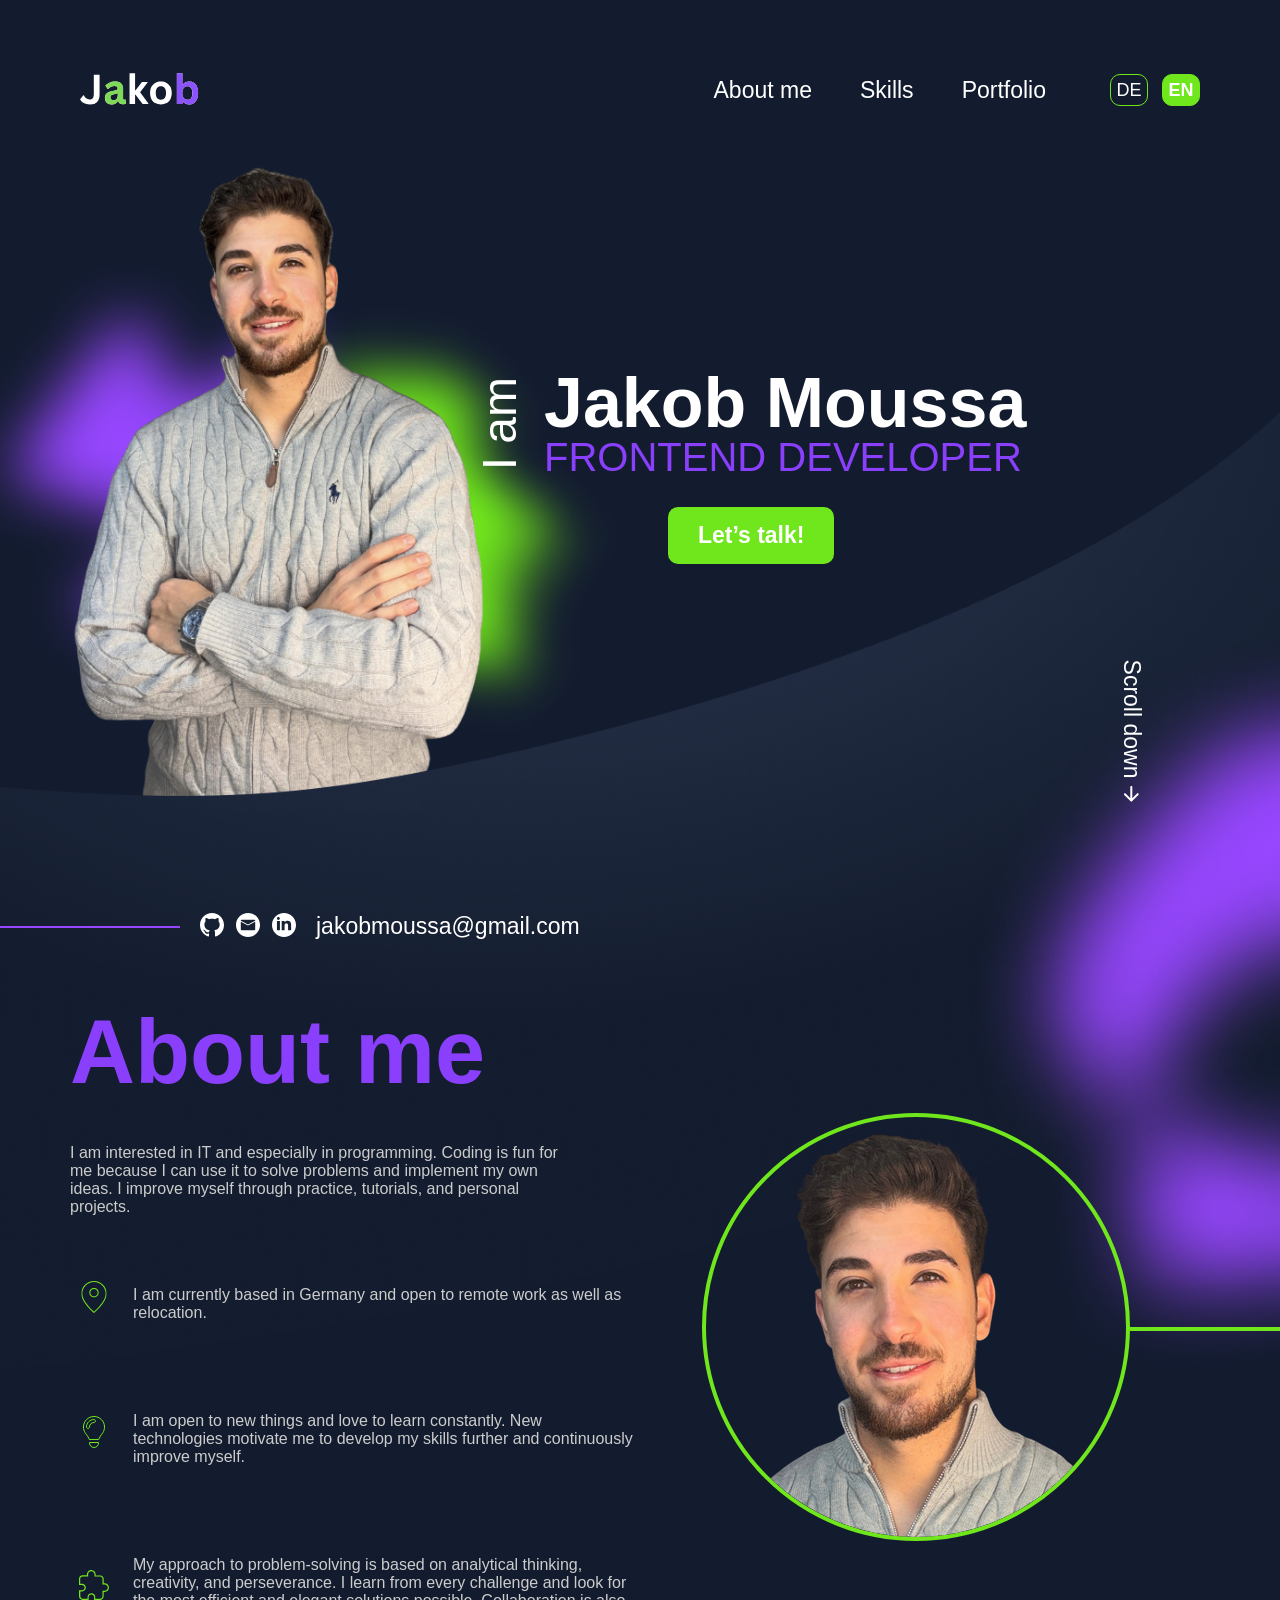
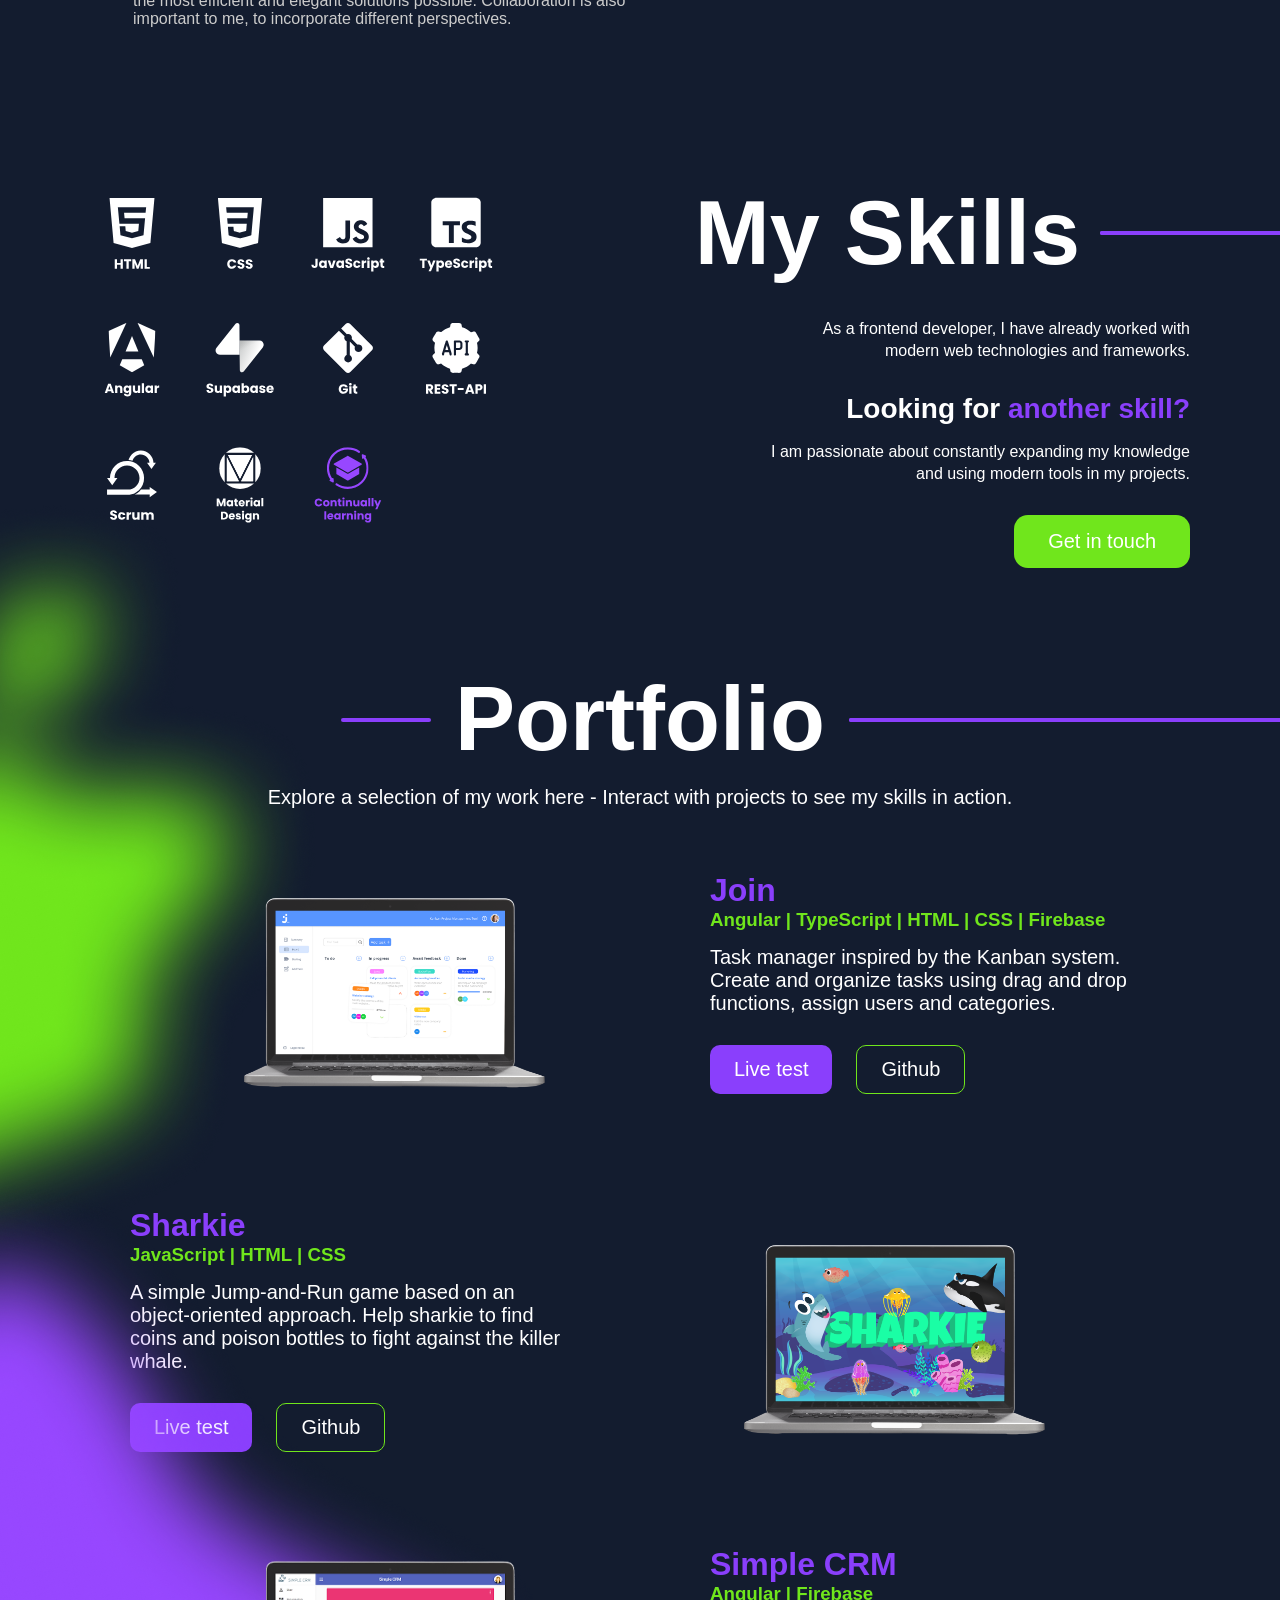
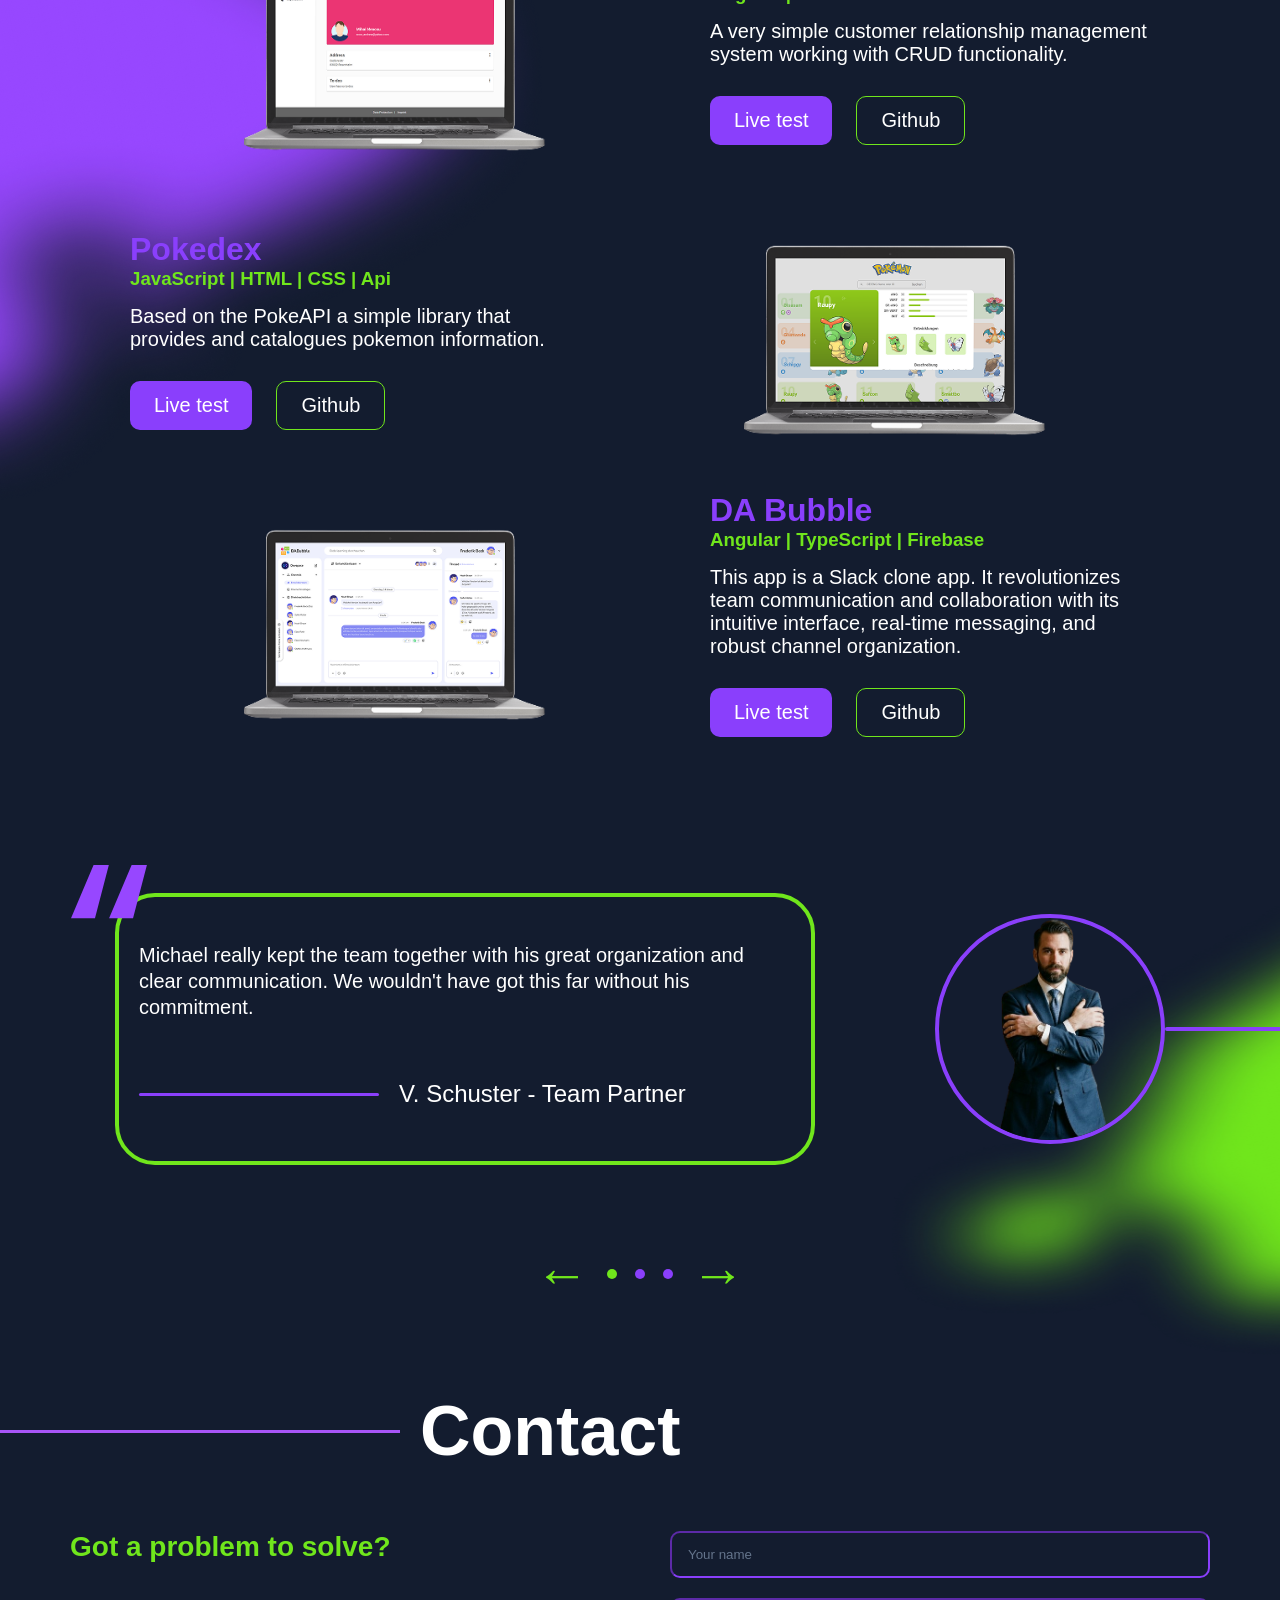
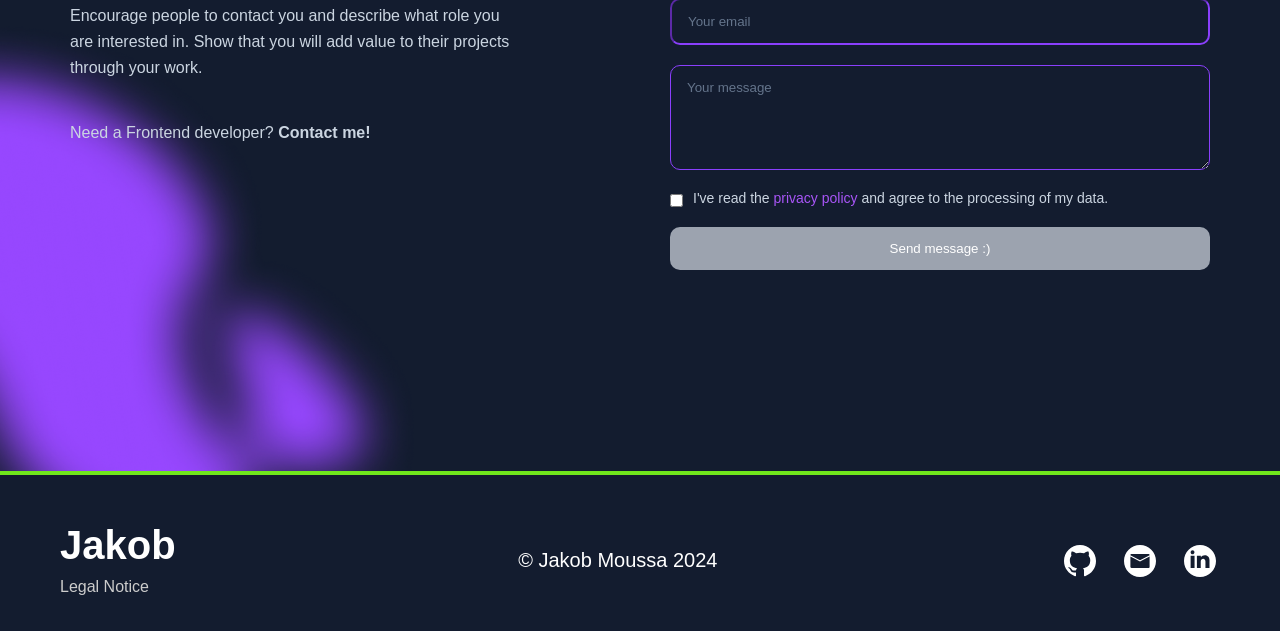
==== commit 4e6cbb7e: "add new web icon & Fixed layout errors" ====
--- a/index.html
+++ b/index.html
@@ -4,7 +4,7 @@
 <head>
     <meta charset="UTF-8">
     <meta name="viewport" content="width=device-width, initial-scale=1.0">
-    <title>My Portfolio</title>
+    <title>Jakob Moussa - Portfolio</title>
 
     <link rel="stylesheet" href="css/stlye.css">
     <link rel="stylesheet" href="css/hero.css">
@@ -12,6 +12,8 @@
     <link rel="stylesheet" href="css/skills.css">
     <link rel="stylesheet" href="css/portfolio.css">
     <link rel="stylesheet" href="css/contact-footer.css">
+    <link rel="icon" href="assets/images/jm-icon.png">
+
 
     <script src="./js/main.js"></script>
     <script src="./js/template.js"></script>
--- a/css/hero.css
+++ b/css/hero.css
@@ -1,5 +1,3 @@
-/* ===== HERO SECTION ===== */
-
 .hero-header {
   position: fixed;
   top: 0;
@@ -132,10 +130,10 @@
 
 .hero-text {
   margin-bottom: clamp(20px, 3vw, 50px);
-  transform: translateX(clamp(-100px, -8vw, -80px));
+  transform: translateX(clamp(-100px, -8vw, -100px));
   z-index: 7;
   transition: scale 0.3s ease;
-  min-width: 280px;
+  min-width: 240px;
 }
 
 .hero-text .intro {
@@ -238,112 +236,234 @@
 
 .hero-main-text h2 {
   margin: 0;
-  font-size: 58px;
+  font-size: 52px;
   font-weight: 400;
   line-height: 1;
   color: #8a3ffc;
 }
 
-/* ===== HERO RESPONSIVE ===== */
-
 @media (min-width: 2450px) and (max-width: 2560px) {
-  .vector { top: 90px !important; }
-  .scroll-txt { top: clamp(506px, 56vw, 950px) !important; }
+  .vector {
+    top: 90px !important;
+  }
+
+  .scroll-txt {
+    top: clamp(506px, 56vw, 950px) !important;
+  }
 }
 
 @media (min-width: 2350px) and (max-width: 2450px) {
-  .vector { top: 135px !important; }
-  .scroll-txt { top: clamp(506px, 56vw, 950px) !important; }
+  .vector {
+    top: 135px !important;
+  }
+
+  .scroll-txt {
+    top: clamp(506px, 56vw, 950px) !important;
+  }
 }
 
 @media (min-width: 2250px) and (max-width: 2350px) {
-  .vector { top: 170px !important; }
+  .vector {
+    top: 170px !important;
+  }
 }
 
 @media (min-width: 2150px) and (max-width: 2250px) {
-  .vector { top: 190px !important; }
-  .scroll-txt { top: clamp(506px, 56vw, 950px) !important; }
+  .vector {
+    top: 190px !important;
+  }
+
+  .scroll-txt {
+    top: clamp(506px, 56vw, 950px) !important;
+  }
 }
 
 @media (min-width: 2050px) and (max-width: 2150px) {
-  .vector { top: 220px !important; }
-  .scroll-txt { top: clamp(506px, 56vw, 950px) !important; }
+  .vector {
+    top: 220px !important;
+  }
+
+  .scroll-txt {
+    top: clamp(506px, 56vw, 950px) !important;
+  }
 }
 
 @media (min-width: 1950px) and (max-width: 2050px) {
-  .vector { top: 250px !important; }
-  .scroll-txt { top: clamp(506px, 56vw, 950px) !important; }
+  .vector {
+    top: 250px !important;
+  }
+
+  .scroll-txt {
+    top: clamp(506px, 56vw, 950px) !important;
+  }
 }
 
 @media (min-width: 1850px) and (max-width: 1950px) {
-  .vector { top: 300px !important; }
-  .scroll-txt { top: clamp(506px, 56vw, 950px) !important; }
+  .vector {
+    top: 300px !important;
+  }
+
+  .scroll-txt {
+    top: clamp(506px, 56vw, 950px) !important;
+  }
 }
 
 @media (min-width: 1750px) and (max-width: 1850px) {
-  .vector { top: 300px !important; }
-  .scroll-txt { top: clamp(506px, 56vw, 950px) !important; }
+  .vector {
+    top: 300px !important;
+  }
+
+  .scroll-txt {
+    top: clamp(506px, 56vw, 950px) !important;
+  }
 }
 
 @media (min-width: 1650px) and (max-width: 1750px) {
-  .vector { top: 320px !important; }
-  .scroll-txt { top: clamp(506px, 56vw, 950px) !important; }
+  .vector {
+    top: 320px !important;
+  }
+
+  .scroll-txt {
+    top: clamp(506px, 56vw, 950px) !important;
+  }
 }
 
 @media (min-width: 1551px) and (max-width: 1650px) {
-  .vector { top: 350px !important; }
+  .vector {
+    top: 350px !important;
+  }
 }
 
 @media (min-width: 1441px) and (max-width: 1550px) {
-  .vector { top: 385px !important; }
+  .vector {
+    top: 385px !important;
+  }
 }
 
 @media (min-width: 1380px) and (max-width: 1439px) {
-  .hero-main-text h1 { font-size: 80px; }
-  .hero-main-text h2 { font-size: 47px; }
-  .hero-side-text span { font-size: 57px !important; }
+  .hero-main-text h1 {
+    font-size: 80px;
+  }
+
+  .hero-main-text h2 {
+    font-size: 47px;
+  }
+
+  .hero-side-text span {
+    font-size: 57px !important;
+  }
 }
 
 @media (min-width: 1300px) and (max-width: 1379px) {
-  .hero-main-text h1 { font-size: 75px; }
-  .hero-main-text h2 { font-size: 44px; }
-  .hero-side-text span { font-size: 52px !important; }
+  .hero-main-text h1 {
+    font-size: 75px;
+  }
+
+  .hero-main-text h2 {
+    font-size: 44px;
+  }
+
+  .hero-side-text span {
+    font-size: 52px !important;
+  }
 }
 
 @media (min-width: 1200px) and (max-width: 1299px) {
-  .hero-main-text h1 { font-size: 70px; }
-  .hero-main-text h2 { font-size: 40px; }
-  .hero-side-text span { font-size: 48px !important; }
+  .hero-main-text h1 {
+    font-size: 70px;
+  }
+
+  .hero-main-text h2 {
+    font-size: 40px;
+  }
+
+  .hero-side-text span {
+    font-size: 48px !important;
+  }
 }
 
 @media (min-width: 1100px) and (max-width: 1199px) {
-  .hero-main-text h1 { font-size: 65px; }
-  .hero-main-text h2 { font-size: 38px; }
-  .hero-side-text span { font-size: 44px !important; }
-  .profile-img { top: 20px !important; }
+  .hero-main-text h1 {
+    font-size: 65px;
+  }
+
+  .hero-main-text h2 {
+    font-size: 38px;
+  }
+
+  .hero-side-text span {
+    font-size: 44px !important;
+  }
+
+  .profile-img {
+    top: 20px !important;
+  }
 }
 
 @media (min-width: 1000px) and (max-width: 1099px) {
-  .hero-main-text h1 { font-size: 60px !important; }
-  .hero-main-text h2 { font-size: 35px; }
-  .hero-side-text span { font-size: 40px !important; }
-  .profile-img { top: 30px !important; }
+  .hero-main-text h1 {
+    font-size: 60px !important;
+  }
+
+  .hero-main-text h2 {
+    font-size: 35px;
+  }
+
+  .hero-side-text span {
+    font-size: 40px !important;
+  }
+
+  .profile-img {
+    top: 30px !important;
+  }
 }
 
 @media (min-width: 900px) and (max-width: 999px) {
-  .hero-main-text h1 { font-size: 60px !important; }
-  .hero-main-text h2 { font-size: 35px; }
-  .hero-side-text span { font-size: 40px !important; }
-  .profile-img { width: 400px; height: 400px; top: 90px !important; }
+  .hero-main-text h1 {
+    font-size: 60px !important;
+  }
+
+  .hero-main-text h2 {
+    font-size: 35px !important;
+  }
+
+  .hero-side-text span {
+    font-size: 40px !important;
+  }
+
+  .profile-img {
+    width: 400px;
+    height: 400px;
+    top: 90px !important;
+  }
 }
 
 @media (min-width: 800px) and (max-width: 899px) {
-  .hero-main-text h1 { font-size: 50px !important; }
-  .hero-main-text h2 { font-size: 30px; }
-  .hero-side-text span { font-size: 35px !important; }
-  .profile-img { width: 350px; height: 350px; top: 50px !important; }
-  .Hero-button { font-size: 20px; }
-  .vector { top: 270px; }
+  .hero-main-text h1 {
+    font-size: 50px !important;
+  }
+
+  .hero-main-text h2 {
+    font-size: 30px;
+  }
+
+  .hero-side-text span {
+    font-size: 35px !important;
+  }
+
+  .profile-img {
+    width: 350px;
+    height: 350px;
+    top: 50px !important;
+  }
+
+  .Hero-button {
+    font-size: 20px;
+  }
+
+  .vector {
+    top: 270px;
+  }
 }
 
 @media (max-width: 707px) {
@@ -355,141 +475,641 @@
 }
 
 @media (min-width: 700px) and (max-width: 799px) {
-  .hero-main-text h1 { font-size: 40px !important; }
-  .hero-main-text h2 { font-size: 23px; }
-  .hero-side-text span { font-size: 28px !important; }
-  .profile-img { width: 300px; height: 300px; top: 19px !important; }
-  .shadow-green { top: clamp(64px, 14vw, 0px) !important; left: clamp(1px, 9vw, 169px); }
-  .shadow-purple { width: clamp(220px, 30vw, 350px) !important; top: clamp(1px, 7vw, 0px) !important; }
-  .Hero-button { font-size: 16px !important; margin: 12px auto !important; width: fit-content !important; }
-  .vector { top: 230px; }
+  .hero-main-text h1 {
+    font-size: 40px !important;
+  }
+
+  .hero-main-text h2 {
+    font-size: 23px;
+  }
+
+  .hero-side-text span {
+    font-size: 28px !important;
+  }
+
+  .profile-img {
+    width: 300px;
+    height: 320px;
+    top: 19px !important;
+  }
+
+  .shadow-green {
+    top: clamp(64px, 14vw, 0px) !important;
+    left: clamp(1px, 9vw, 169px);
+  }
+
+  .shadow-purple {
+    width: clamp(220px, 30vw, 350px) !important;
+    top: clamp(1px, 7vw, 0px) !important;
+  }
+
+  .Hero-button {
+    font-size: 16px !important;
+    margin: 12px auto !important;
+    width: fit-content !important;
+  }
+
+  .vector {
+    top: 230px;
+  }
 }
 
 @media (min-width: 600px) and (max-width: 699px) {
-  .hero-main-text h1 { font-size: 31px !important; }
-  .hero-main-text h2 { font-size: 18px; }
-  .hero-side-text span { font-size: 22px !important; }
-  .profile-img { width: 220px; height: 220px; left: 45px; top: 51px !important; }
-  .shadow-green { width: 250px !important; height: 250px !important; top: clamp(64px, 14vw, 0px) !important; left: 70px; }
-  .shadow-purple { width: 200px !important; height: 250px !important; left: 0px; }
-  .Hero-button { font-size: 16px !important; margin: 12px auto !important; width: fit-content !important; }
-  .vector { top: 230px; }
+  .hero-main-text h1 {
+    font-size: 31px !important;
+  }
+
+  .hero-main-text h2 {
+    font-size: 18px !important;
+  }
+
+  .hero-side-text span {
+    font-size: 22px !important;
+  }
+
+  .profile-img {
+    width: 220px;
+    height: 220px;
+    left: 45px;
+    top: 51px !important;
+  }
+
+  .shadow-green {
+    width: 250px !important;
+    height: 250px !important;
+    top: clamp(64px, 14vw, 0px) !important;
+    left: 70px;
+  }
+
+  .shadow-purple {
+    width: 200px !important;
+    height: 250px !important;
+    left: 0px;
+  }
+
+  .Hero-button {
+    font-size: 16px !important;
+    margin: 12px auto !important;
+    width: fit-content !important;
+  }
+
+  .vector {
+    top: 230px;
+  }
 }
 
 @media (min-width: 500px) and (max-width: 599px) {
-  .hero-header { padding: 10px 22px 10px 22px !important; }
-  .nav { gap: clamp(10px, 4vw, 48px) !important; }
-  .right-nav { gap: clamp(20px, 5vw, 60px) !important; }
-  .language-switch { gap: 10px !important; }
-  .language-switch button { width: 34px; height: 30px; font-size: 14px; }
-  .hero-main-text h1 { font-size: 28px !important; }
-  .hero-main-text h2 { font-size: 16px; }
-  .hero-side-text span { font-size: 20px !important; }
-  .Hero-button { padding: clamp(8px, 1.2vw, 16px) clamp(15px, 2.5vw, 30px) !important; }
-  .profile-img { width: 210px; height: 210px; left: 70px; top: 30px !important; }
-  .shadow-green { width: 250px !important; height: 250px !important; top: clamp(64px, 14vw, 0px) !important; left: 90px; }
-  .shadow-purple { width: 200px !important; height: 250px !important; left: 50px; }
-  .scroll-txt { font-size: clamp(14px, 2vw, 23px); right: clamp(0px, 0%, 100px); }
-  .Hero-button { font-size: 16px !important; margin: 12px auto !important; width: fit-content !important; }
-  .vector { top: 230px; }
-  .purple-shadow-2 { width: clamp(160px, 25vw, 380px); }
+  .hero-header {
+    padding: 10px 22px 10px 22px !important;
+  }
+
+  .nav {
+    gap: clamp(10px, 4vw, 48px) !important;
+  }
+
+  .right-nav {
+    gap: clamp(20px, 5vw, 60px) !important;
+  }
+
+  .language-switch {
+    gap: 10px !important;
+  }
+
+  .language-switch button {
+    width: 34px;
+    height: 30px;
+    font-size: 14px;
+  }
+
+  .hero-main-text h1 {
+    font-size: 28px !important;
+  }
+
+  .hero-main-text h2 {
+    font-size: 16px;
+  }
+
+  .hero-side-text span {
+    font-size: 20px !important;
+  }
+
+  .Hero-button {
+    padding: clamp(8px, 1.2vw, 16px) clamp(15px, 2.5vw, 30px) !important;
+  }
+
+  .profile-img {
+    width: 210px;
+    height: 210px;
+    left: 30px;
+    top: 30px !important;
+  }
+
+  .shadow-green {
+    width: 250px !important;
+    height: 250px !important;
+    top: clamp(64px, 14vw, 0px) !important;
+    left: 57px;
+  }
+
+  .shadow-purple {
+    width: 200px !important;
+    height: 250px !important;
+    left: 0px;
+  }
+
+  .scroll-txt {
+    font-size: clamp(14px, 2vw, 23px);
+    right: clamp(0px, 0%, 100px);
+  }
+
+  .Hero-button {
+    font-size: 16px !important;
+    margin: 12px auto !important;
+    width: fit-content !important;
+  }
+
+  .vector {
+    top: 230px;
+  }
+
+  .purple-shadow-2 {
+    width: clamp(160px, 25vw, 380px);
+  }
 }
 
 @media (max-width: 499px) {
-  .logo span { font-size: 26px !important; }
-  .hero-header { padding: 20px 30px !important; }
-  .nav, .language-switch { display: none !important; }
+  .logo span {
+    font-size: 26px !important;
+  }
+
+  .hero-header {
+    padding: 20px 30px !important;
+  }
+
+  .nav,
+  .language-switch {
+    display: none !important;
+  }
+
   .right-nav {
-    width: 30px; height: 20px; position: relative;
-    display: block; cursor: pointer; gap: 0 !important;
-  }
+    width: 30px;
+    height: 20px;
+    position: relative;
+    display: block;
+    cursor: pointer;
+    gap: 0 !important;
+  }
+
   .right-nav::before {
-    content: ""; position: absolute; top: 0; left: 0;
-    width: 100%; height: 3px; background: white;
+    content: "";
+    position: absolute;
+    top: 0;
+    left: 0;
+    width: 100%;
+    height: 3px;
+    background: white;
     box-shadow: 0 9px 0 white, 0 18px 0 white;
   }
-  .hero-content { flex-direction: column; margin-top: 140px !important; }
-  .hero-image { width: 100% !important; height: 280px !important; display: flex; justify-content: center; }
-  .profile-img { width: 410px !important; height: 447px !important; left: 50% !important; transform: translateX(-50%); top: 0 !important; }
-  .shadow-green { width: 331.65px !important; height: 240px !important; top: 20px !important; left: 50% !important; transform: translateX(-20%) rotate(45deg) !important; }
-  .shadow-purple { width: 220px !important; height: 250px !important; top: 20px !important; left: 50% !important; transform: translateX(-80%) !important; }
+
+  .hero-content {
+    flex-direction: column;
+    margin-top: 140px !important;
+  }
+
+  .hero-image {
+    width: 100% !important;
+    height: 280px !important;
+    display: flex;
+    justify-content: center;
+  }
+
+  .profile-img {
+    width: 380px !important;
+    height: 447px !important;
+    left: 50% !important;
+    transform: translateX(-50%);
+    top: 0 !important;
+  }
+
+  .shadow-green {
+    width: 331.65px !important;
+    height: 240px !important;
+    top: 20px !important;
+    left: 50% !important;
+    transform: translateX(-20%) rotate(45deg) !important;
+  }
+
+  .shadow-purple {
+    width: 220px !important;
+    height: 250px !important;
+    top: 20px !important;
+    left: 50% !important;
+    transform: translateX(-80%) !important;
+  }
+
   .hero-text {
-    transform: translateX(0) !important; display: flex; flex-direction: column;
-    align-items: center; margin-bottom: 40px !important; margin-top: 350px;
-  }
-  .hero-title-group { justify-content: center; gap: 15px !important; margin-bottom: 30px; }
-  .hero-main-text h1 { font-size: 40px !important; text-align: left; }
-  .hero-main-text h2 { font-size: 22px !important; text-align: left; }
-  .hero-side-text span { font-size: 30px !important; }
-  .Hero-button { font-size: 20px !important; padding: 14px 40px !important; margin: 0 auto !important; width: fit-content !important; }
-  .scroll-txt { display: none !important; }
-  .vector { display: none !important; }
-  .purple-shadow-2 { width: clamp(160px, 25vw, 380px); }
-
-  /* Mobile Menu Overlay */
-  @keyframes slideInRight { from { transform: translateX(100%); } to { transform: translateX(0); } }
-  @keyframes slideOutRight { from { transform: translateX(0); } to { transform: translateX(100%); } }
-  body.menu-open, body.menu-closing { overflow: hidden; }
-  body.menu-open .logo, body.menu-closing .logo { position: relative; z-index: 1001; }
-  body.menu-open .right-nav, body.menu-closing .right-nav {
-    position: fixed; top: 0; left: 0; width: 100vw; height: 100vh;
-    background: rgba(19, 28, 47, 0.95); display: flex; flex-direction: column;
-    justify-content: center; align-items: center; z-index: 1000;
-  }
-  body.menu-open .right-nav { animation: slideInRight 0.3s ease-out forwards; }
-  body.menu-closing .right-nav { animation: slideOutRight 0.3s ease-in forwards; }
-  body.menu-open .right-nav::before, body.menu-closing .right-nav::before {
-    content: ""; position: absolute; top: 52px; left: 362px; right: 30px;
-    width: 40px; height: 40px; background: url("../assets/images/x-btn.png") no-repeat center center;
-    background-size: contain; box-shadow: none; cursor: pointer;
-  }
-  body.menu-open .nav, body.menu-open .language-switch, body.menu-closing .nav, body.menu-closing .language-switch { display: flex !important; }
-  body.menu-open .nav, body.menu-closing .nav { flex-direction: column; gap: 40px !important; text-align: center; }
-  body.menu-open .nav a, body.menu-closing .nav a { font-size: 28px !important; color: white; text-decoration: none; }
-  body.menu-open .language-switch, body.menu-closing .language-switch { margin-top: 40px; flex-direction: row-reverse; align-items: center; gap: 0 !important; }
-  body.menu-open .language-switch button, body.menu-closing .language-switch button { background: transparent !important; border: none !important; font-size: 24px !important; color: white; padding: 0 10px; font-weight: 400; }
-  body.menu-open .language-switch button.active, body.menu-closing .language-switch button.active { color: #70e61c !important; font-weight: 700; }
-  body.menu-open .language-switch button.active::after, body.menu-closing .language-switch button.active::after { content: "/"; color: white; font-weight: 400; margin-left: 20px; }
-}
-
-@media (max-width: 430px) {
-  .hero-main-text h1 { font-size: 44px !important; }
-  .hero-main-text h2 { font-size: 26px !important; }
-  .hero-side-text span { font-size: 32px !important; }
-  .purple-shadow-2 { top: 920px; height: 470px; width: 240px; }
-  .shadow-purple { width: 370px !important; height: 600px !important; top: 0 !important; left: 55% !important; transform: translateX(-80%) !important; }
-  .shadow-green { width: 350px !important; height: 455px !important; top: -12px !important; left: 48% !important; transform: translateX(-37%) rotate(0deg) !important; }
-  .vector { display: flex !important; top: 460px; }
-  .hero-text { margin-top: 260px !important; }
+    transform: translateX(0) !important;
+    display: flex;
+    flex-direction: column;
+    align-items: center;
+    margin-bottom: 40px !important;
+    margin-top: 350px;
+  }
+
+  .hero-title-group {
+    justify-content: center;
+    gap: 15px !important;
+    margin-bottom: 30px;
+  }
+
+  .hero-main-text h1 {
+    font-size: 40px !important;
+    text-align: left;
+  }
+
+  .hero-main-text h2 {
+    font-size: 22px !important;
+    text-align: left;
+  }
+
+  .hero-side-text span {
+    font-size: 30px !important;
+  }
+
+  .Hero-button {
+    font-size: 20px !important;
+    padding: 14px 40px !important;
+    margin: 0 auto !important;
+    width: fit-content !important;
+  }
+
+  .scroll-txt {
+    display: none !important;
+  }
+
+  .vector {
+    display: none !important;
+  }
+
+  .purple-shadow-2 {
+    width: clamp(160px, 25vw, 380px);
+  }
+
+  @keyframes slideInRight {
+    from {
+      transform: translateX(100%);
+    }
+
+    to {
+      transform: translateX(0);
+    }
+  }
+
+  @keyframes slideOutRight {
+    from {
+      transform: translateX(0);
+    }
+
+    to {
+      transform: translateX(100%);
+    }
+  }
+
+  body.menu-open,
+  body.menu-closing {
+    overflow: hidden;
+  }
+
+  body.menu-open .logo,
+  body.menu-closing .logo {
+    position: relative;
+    z-index: 1001;
+  }
+
+  body.menu-open .right-nav,
+  body.menu-closing .right-nav {
+    position: fixed;
+    top: 0;
+    left: 0;
+    width: 100vw;
+    height: 100vh;
+    background: rgba(19, 28, 47, 0.95);
+    display: flex;
+    flex-direction: column;
+    justify-content: center;
+    align-items: center;
+    z-index: 1000;
+  }
+
+  body.menu-open .right-nav {
+    animation: slideInRight 0.3s ease-out forwards;
+  }
+
+  body.menu-closing .right-nav {
+    animation: slideOutRight 0.3s ease-in forwards;
+  }
+
+  body.menu-open .right-nav::before,
+  body.menu-closing .right-nav::before {
+    content: "";
+    position: absolute;
+    top: 52px;
+    left: 362px;
+    right: 30px;
+    width: 40px;
+    height: 40px;
+    background: url("../assets/images/x-btn.png") no-repeat center center;
+    background-size: contain;
+    box-shadow: none;
+    cursor: pointer;
+  }
+
+  body.menu-open .nav,
+  body.menu-open .language-switch,
+  body.menu-closing .nav,
+  body.menu-closing .language-switch {
+    display: flex !important;
+  }
+
+  body.menu-open .nav,
+  body.menu-closing .nav {
+    flex-direction: column;
+    gap: 40px !important;
+    text-align: center;
+  }
+
+  body.menu-open .nav a,
+  body.menu-closing .nav a {
+    font-size: 28px !important;
+    color: white;
+    text-decoration: none;
+  }
+
+  body.menu-open .language-switch,
+  body.menu-closing .language-switch {
+    margin-top: 30px;
+    flex-direction: row-reverse;
+    align-items: center;
+    gap: 0 !important;
+  }
+
+  body.menu-open .language-switch button,
+  body.menu-closing .language-switch button {
+    background: transparent !important;
+    border: none !important;
+    font-size: 24px !important;
+    color: white;
+    padding: 0 10px;
+    font-weight: 400;
+  }
+
+  body.menu-open .language-switch button.active,
+  body.menu-closing .language-switch button.active {
+    color: #70e61c !important;
+    font-weight: 700;
+  }
+
+  body.menu-open .language-switch button.active::after,
+  body.menu-closing .language-switch button.active::after {
+    content: "/";
+    color: white;
+    font-weight: 400;
+  }
+}
+
+@media (max-width: 499px) {
+  .hero-main-text h1 {
+    font-size: 44px !important;
+  }
+
+  .hero-main-text h2 {
+    font-size: 26px !important;
+  }
+
+  .hero-side-text span {
+    font-size: 32px !important;
+  }
+
+  .purple-shadow-2 {
+    top: 920px;
+    height: 470px;
+    width: 240px;
+  }
+
+  .shadow-purple {
+    width: 370px !important;
+    height: 600px !important;
+    top: 0 !important;
+    left: 55% !important;
+    transform: translateX(-80%) !important;
+  }
+
+  .shadow-green {
+    width: 340px !important;
+    height: 455px !important;
+    top: -12px !important;
+    left: 48% !important;
+    transform: translateX(-37%) rotate(0deg) !important;
+  }
+
+  .vector {
+    display: flex !important;
+    top: 440px;
+  }
+
+  .hero-text {
+    margin-top: 260px !important;
+  }
 }
 
 @media (max-width: 399px) {
-  body.menu-open .right-nav::before, body.menu-closing .right-nav::before { left: 332px; }
-  .hero-main-text h1 { font-size: 38px !important; }
-  .hero-main-text h2 { font-size: 22px !important; }
-  .hero-side-text span { font-size: 28px !important; }
-  .Hero-button { font-size: 18px !important; padding: 10px 28px !important; }
-  .shadow-green { width: 350px !important; height: 455px !important; top: -12px !important; left: 48% !important; transform: translateX(-37%) rotate(0deg) !important; }
+
+  body.menu-open .right-nav::before,
+  body.menu-closing .right-nav::before {
+    left: 332px;
+  }
+
+  .hero-main-text h1 {
+    font-size: 38px !important;
+  }
+
+  .hero-main-text h2 {
+    font-size: 22px !important;
+  }
+
+  .hero-side-text span {
+    font-size: 28px !important;
+  }
+
+  .Hero-button {
+    font-size: 18px !important;
+    padding: 10px 28px !important;
+  }
+
+  .shadow-green {
+    width: 320px !important;
+    height: 455px !important;
+    top: -12px !important;
+    left: 48% !important;
+    transform: translateX(-37%) rotate(0deg) !important;
+  }
 }
 
 @media (max-width: 370px) {
-  body.menu-open .right-nav::before, body.menu-closing .right-nav::before { left: 320px; }
-  .hero-main-text h1 { font-size: 34px !important; }
-  .hero-main-text h2 { font-size: 20px !important; }
-  .hero-side-text span { font-size: 24px !important; }
-  .Hero-button { font-size: 18px !important; padding: 10px 28px !important; }
+
+  body.menu-open .right-nav::before,
+  body.menu-closing .right-nav::before {
+    left: 320px;
+  }
+
+  .hero-main-text h1 {
+    font-size: 34px !important;
+  }
+
+  .hero-main-text h2 {
+    font-size: 20px !important;
+  }
+
+  .hero-side-text span {
+    font-size: 24px !important;
+  }
+
+  .Hero-button {
+    font-size: 18px !important;
+    padding: 10px 28px !important;
+  }
+}
+
+@media (max-width: 375px) {
+  .shadow-green {
+    width: 310px !important;
+  }
+
+  .profile-img {
+    width: 350px !important;
+  }
 }
 
 @media (max-width: 366px) {
-  body.menu-open .right-nav::before, body.menu-closing .right-nav::before { left: 304px; }
+
+  body.menu-open .right-nav::before,
+  body.menu-closing .right-nav::before {
+    left: 304px;
+  }
+
+  .social-links {
+    gap: 30px !important;
+  }
+
+  .profile-img {
+    width: 340px !important;
+  }
+
+  .shadow-green {
+    width: 298px !important;
+  }
 }
 
 @media (max-width: 340px) {
-  body.menu-open .right-nav::before, body.menu-closing .right-nav::before { left: 290px; }
-  .profile-img { width: 360px !important; height: 390px !important; left: 50% !important; transform: translateX(-50%); top: 32px !important; }
-  .shadow-green { height: 570px !important; }
+
+  body.menu-open .right-nav::before,
+  body.menu-closing .right-nav::before {
+    left: 290px;
+  }
+
+  .shadow-green {
+    width: 267px !important;
+  }
+
+  .profile-img {
+    width: 320px !important;
+  }
+
+  .shadow-green {
+    top: -38px !important;
+  }
+
+  .profile-img {
+    height: 390px !important;
+    left: 50% !important;
+    transform: translateX(-50%);
+    top: 32px !important;
+  }
+
+  .shadow-green {
+    height: 570px !important;
+  }
+
+  .hero-text {
+    margin-top: 170px !important;
+  }
+
 }
 
 @media (max-width: 330px) {
-  body.menu-open .right-nav::before, body.menu-closing .right-nav::before { left: 275px; }
-}
+
+  body.menu-open .right-nav::before,
+  body.menu-closing .right-nav::before {
+    left: 275px;
+  }
+}
+
+@media (max-width: 320px) {
+
+  body.menu-open .right-nav::before,
+  body.menu-closing .right-nav::before {
+    left: 265px;
+  }
+
+  .hero-main-text h1 {
+    font-size: 30px !important;
+  }
+
+  .hero-main-text h2 {
+    font-size: 18px !important;
+  }
+
+  .hero-side-text span {
+    font-size: 22px !important;
+  }
+
+  .Hero-button {
+    font-size: 16px !important;
+    padding: 10px 24px !important;
+  }
+
+  .profile-img {
+    width: 320px !important;
+    height: 350px !important;
+  }
+
+  .vector {
+    top: 427px;
+  }
+
+  .shadow-purple {
+    width: 260px !important;
+    height: 420px !important;
+  }
+
+  .shadow-green {
+    height: 480px !important;
+  }
+
+  .hero-text {
+    margin-top: 170px !important;
+  }
+
+  .profile-img {
+    width: 320px !important;
+    height: 350px !important;
+  }
+
+  .shadow-green {
+    width: 220px !important;
+    height: 339px !important;
+    top: 25px !important;
+    left: 180px !important;
+    transform: translateX(-37%) rotate(180deg) !important;
+  }
+}
--- a/css/about.css
+++ b/css/about.css
@@ -1,5 +1,3 @@
-/* ===== ABOUT SECTION ===== */
-
 .about-topbar {
   display: flex;
   align-items: center;
@@ -127,8 +125,6 @@
   margin: 0;
 }
 
-/* ===== ABOUT RESPONSIVE ===== */
-
 @media (min-width: 1200px) and (max-width: 1299px) {
   .profile-2 {
     width: 375px;
@@ -153,7 +149,7 @@
 
 @media (min-width: 1000px) and (max-width: 1099px) {
   .about-text h2 {
-    font-size: 60px;
+    font-size: 60px !important;
   }
 
   .profile-2 {
@@ -187,7 +183,7 @@
   }
 
   .about-text h2 {
-    font-size: 50px;
+    font-size: 50px !important;
   }
 
   .profile-2 {
@@ -262,7 +258,7 @@
   }
 
   .about-text h2 {
-    font-size: 35px;
+    font-size: 35px !important;
   }
 
   .profile-2 {
@@ -306,7 +302,7 @@
   }
 
   .about-text h2 {
-    font-size: 28px;
+    font-size: 28px !important;
   }
 
   .profile-2 {
@@ -365,7 +361,7 @@
   }
 
   .about-text h2 {
-    font-size: 28px;
+    font-size: 28px !important;
   }
 
   .profile-2 {
@@ -406,7 +402,7 @@
   }
 }
 
-@media (max-width: 430px) {
+@media (max-width: 499px) {
   .email a {
     display: none;
   }
@@ -463,7 +459,17 @@
   }
 }
 
-/* ===== ABOUT - 1350px overrides (from template.css) ===== */
+@media (max-width: 320px) {
+  .about-text h2 {
+    font-size: 30px;
+  }
+
+  .about-content {
+    padding-left: 15px !important;
+    padding-right: 20px !important;
+  }
+}
+
 .about-text h2 {
   font-size: 90px;
 }
--- a/css/skills.css
+++ b/css/skills.css
@@ -1,5 +1,3 @@
-/* ===== SKILLS SECTION ===== */
-
 .skills-section {
   position: relative;
   display: flex;
@@ -201,8 +199,6 @@
   transform: scale(1.1);
 }
 
-/* ===== SKILLS RESPONSIVE ===== */
-
 @media (min-width: 1100px) and (max-width: 1199px) {
   .skills-txt h1 {
     font-size: 70px;
@@ -211,13 +207,13 @@
 
 @media (min-width: 1000px) and (max-width: 1099px) {
   .skills-txt h1 {
-    font-size: 60px;
+    font-size: 60px !important;
   }
 }
 
 @media (min-width: 900px) and (max-width: 999px) {
   .skills-txt h1 {
-    font-size: 60px;
+    font-size: 60px !important;
   }
 
   .skills-box {
@@ -231,12 +227,21 @@
 
 @media (min-width: 800px) and (max-width: 899px) {
   .skills-txt h1 {
-    font-size: 50px;
+    font-size: 50px !important;
   }
 
   .skills-h1-line {
-    width: 60px !important;
-  }
+    width: 20px !important;
+  }
+
+  .left-container {
+    margin-left: 30px !important;
+  }
+
+  .right-container {
+    margin-right: 30px !important;
+  }
+
 }
 
 @media (min-width: 700px) and (max-width: 799px) {
@@ -280,7 +285,7 @@
 
 @media (min-width: 600px) and (max-width: 699px) {
   .skills-txt h1 {
-    font-size: 35px;
+    font-size: 35px !important;
   }
 
   .icon {
@@ -339,7 +344,7 @@
 
 @media (min-width: 500px) and (max-width: 599px) {
   .skills-txt h1 {
-    font-size: 28px;
+    font-size: 28px !important;
   }
 
   .icon {
@@ -398,7 +403,7 @@
 
 @media (max-width: 499px) {
   .skills-txt h1 {
-    font-size: 28px;
+    font-size: 28px !important;
   }
 
   .icon {
@@ -455,7 +460,7 @@
   }
 }
 
-@media (max-width: 430px) {
+@media (max-width: 499px) {
   .txt-1 {
     display: flex;
     justify-content: center;
@@ -517,8 +522,9 @@
 
   .txt-3 {
     order: 2;
-    margin-right: 30px;
-    text-align: start;
+    margin-right: 40px;
+    margin-left: 70px;
+    text-align: end;
   }
 
   .btn {
@@ -544,11 +550,11 @@
 
 @media (max-width: 399px) {
   .skills-txt h1 {
-    font-size: 38px;
+    font-size: 38px !important;
   }
 
   .txt-1 {
-    margin-right: 16px;
+    margin-right: 16px !important;
   }
 
   .btn {
@@ -559,7 +565,7 @@
 
 @media (max-width: 370px) {
   .skills-txt h1 {
-    font-size: 34px;
+    font-size: 34px !important;
   }
 
   .txt-1 {
@@ -594,6 +600,22 @@
   }
 }
 
+@media (max-width: 320px) {
+  .skills-txt h1 {
+    font-size: 30px !important;
+  }
+
+  .txt-2 {
+    font-size: 20px !important;
+  }
+
+  .btn {
+    margin: 0 84px 26px 84px;
+    font-size: 14px !important;
+    padding: 10px 16px !important;
+  }
+}
+
 /* ===== SKILLS - 1350px overrides ===== */
 .skills-section {
   margin-top: 130px;
--- a/css/portfolio.css
+++ b/css/portfolio.css
@@ -1,5 +1,3 @@
-/* ===== PORTFOLIO & TESTIMONIAL SECTION ===== */
-
 #portfolio-section {
   width: 100%;
   display: flex;
@@ -142,6 +140,7 @@
 
 h3 {
   color: #70E61C;
+  z-index: 10;
 }
 
 .p-txt {
@@ -281,6 +280,7 @@
   top: 50%;
   transform: translateY(-50%);
   width: 100vw;
+  z-index: 10;
 }
 
 .testimonial-nav {
@@ -313,236 +313,943 @@
   background: #70E61C;
 }
 
-/* ===== PORTFOLIO RESPONSIVE ===== */
-
 @media (min-width: 1100px) and (max-width: 1199px) {
-  .portfolio-headline h1 { font-size: 70px; }
-  .portfolio-reference { width: min(100%, 980px) !important; }
-  .testimonial-card { max-width: 670px; }
-  .headline-line-right { width: 40px; }
-  .green-shadow-2 { width: 200px; height: 600px; }
-  .portfolio-project { gap: 0; }
-  .crm-shadow { left: 0; height: 700px; width: 350px; }
-  .testimonial-card { max-width: 650px; }
-  .portfolio-reference { width: min(100%, 940px) !important; }
+  .portfolio-headline h1 {
+    font-size: 70px;
+  }
+
+  .portfolio-reference {
+    width: min(100%, 980px) !important;
+  }
+
+  .testimonial-card {
+    max-width: 670px;
+  }
+
+  .headline-line-right {
+    width: 40px;
+  }
+
+  .green-shadow-2 {
+    width: 200px;
+    height: 600px;
+  }
+
+  .portfolio-project {
+    gap: 0;
+  }
+
+  .crm-shadow {
+    left: 0;
+    height: 700px;
+    width: 350px;
+  }
+
+  .testimonial-card {
+    max-width: 650px;
+  }
+
+  .portfolio-reference {
+    width: min(100%, 940px) !important;
+  }
 }
 
 @media (min-width: 1000px) and (max-width: 1099px) {
-  .portfolio-headline h1 { font-size: 60px; }
-  .portfolio-reference { width: min(100%, 870px) !important; }
-  .testimonial-card { padding: 20px 30px; }
-  .testimonial-card-wrap { max-width: 600px !important; }
-  .crm-shadow { left: 0; height: 600px; width: 300px; }
-  .testimonial-card { min-height: 250px; }
-  .portfolio-project { gap: 0; }
-  .testimonial-card { max-width: 530px; }
+  .portfolio-headline h1 {
+    font-size: 60px;
+  }
+
+  .portfolio-reference {
+    width: min(100%, 870px) !important;
+  }
+
+  .testimonial-card {
+    padding: 20px 30px;
+  }
+
+  .testimonial-card-wrap {
+    max-width: 600px !important;
+  }
+
+  .crm-shadow {
+    left: 0;
+    height: 600px;
+    width: 300px;
+  }
+
+  .testimonial-card {
+    min-height: 250px;
+  }
+
+  .portfolio-project {
+    gap: 0;
+  }
+
+  .testimonial-card {
+    max-width: 530px;
+  }
 }
 
 @media (min-width: 900px) and (max-width: 999px) {
-  .portfolio-headline h1 { font-size: 60px; }
-  .portfolio-project .project-content { max-width: 300px; }
-  .portfolio-project .project-media { flex: 0 0 400px !important; }
-  .portfolio-project { margin-top: 20px; gap: 0; }
-  .crm-shadow { height: 400px !important; width: 300px !important; }
-  .testimonial-card { max-width: 550px; padding: 20px 36px; }
-  .testimonial-card-wrap { flex: 0 0 500px !important; max-width: 500px !important; }
-  .portfolio-reference { gap: 0; width: min(100%, 800px) !important; }
-  .contact-headline-container h2 { font-size: 60px; }
+  .portfolio-headline h1 {
+    font-size: 60px;
+  }
+
+  .portfolio-project .project-content {
+    max-width: 300px;
+  }
+
+  .portfolio-project .project-media {
+    flex: 0 0 400px !important;
+  }
+
+  .portfolio-project {
+    margin-top: 20px;
+    gap: 0;
+  }
+
+  .crm-shadow {
+    height: 400px !important;
+    width: 300px !important;
+  }
+
+  .testimonial-card {
+    max-width: 550px;
+    padding: 20px 36px;
+  }
+
+  .testimonial-card-wrap {
+    flex: 0 0 500px !important;
+    max-width: 500px !important;
+  }
+
+  .portfolio-reference {
+    gap: 0;
+    width: min(100%, 800px) !important;
+  }
+
+  .contact-headline-container h2 {
+    font-size: 60px;
+  }
 }
 
 @media (min-width: 800px) and (max-width: 899px) {
-  .portfolio-headline h1 { font-size: 50px; }
-  .portfolio-project { gap: 0; margin-top: 40px; }
-  .testimonial-card-wrap { flex: 0 0 500px !important; max-width: 400px !important; }
-  .portfolio-reference { gap: 0 !important; width: min(100%, 700px) !important; }
-  .portfolio-project .project-media { flex: 0 0 320px !important; }
-  .crm-shadow { height: 400px !important; width: 300px !important; }
-  .portfolio-section p { font-size: 18px; }
-  h2 { font-size: 28px; }
-  .testimonial-card { max-width: 400px; padding: 20px 31px; min-height: 170px; }
-  .testimonial-quote { width: 60px !important; top: -26px !important; left: -21px !important; }
-  .testimonial-person { width: 200px !important; height: 200px !important; }
-  .testimonial-person-wrap { flex: 0 0 200px !important; }
-  .portfolio-project .project-content { max-width: 390px !important; }
+  .portfolio-headline h1 {
+    font-size: 50px;
+  }
+
+  .portfolio-project {
+    gap: 0;
+    margin-top: 40px;
+  }
+
+  .testimonial-card-wrap {
+    flex: 0 0 500px !important;
+    max-width: 430px !important;
+  }
+
+  .portfolio-reference {
+    gap: 0 !important;
+    width: min(100%, 700px) !important;
+  }
+
+  .portfolio-project .project-media {
+    flex: 0 0 320px !important;
+  }
+
+  .crm-shadow {
+    height: 400px !important;
+    width: 300px !important;
+  }
+
+  .portfolio-section p {
+    font-size: 18px;
+  }
+
+  h2 {
+    font-size: 28px;
+  }
+
+  .testimonial-card {
+    max-width: 400px;
+    padding: 20px 31px;
+    min-height: 170px;
+  }
+
+  .testimonial-quote {
+    width: 60px !important;
+    top: -26px !important;
+    left: -21px !important;
+  }
+
+  .testimonial-person {
+    width: 200px !important;
+    height: 200px !important;
+  }
+
+  .testimonial-person-wrap {
+    flex: 0 0 200px !important;
+  }
+
+  .portfolio-project .project-content {
+    max-width: 390px !important;
+  }
 }
 
 @media (min-width: 700px) and (max-width: 799px) {
-  .portfolio-headline h1 { font-size: 40px; }
-  .portfolio-project { gap: 0; margin-top: 40px; }
-  .testimonial-card-wrap { flex: 0 0 400px !important; max-width: 400px !important; }
-  .portfolio-reference { gap: 0 !important; width: min(100%, 650px) !important; margin-top: 60px !important; }
-  .portfolio-project .project-media { flex: 0 0 320px !important; }
-  .testimonial-nav { margin-top: -25px !important; }
-  .crm-shadow { height: 400px !important; width: 300px !important; }
-  .txt-portfolio { margin: 20px 140px 0px 140px !important; }
-  .portfolio-section p { font-size: 16px !important; }
-  .reverse { margin: 50px 60px 0px 60px !important; }
-  .live-btn, .github-btn { font-size: 16px !important; }
-  h2 { font-size: 24px; }
-  .testimonial-card { padding: 10px 16px 10px 16px; min-height: 100px; }
-  .testimonial-author { font-size: 18px; }
-  .testimonial-quote { width: 50px !important; top: -17px !important; left: -14px !important; }
-  .testimonial-person-line { left: 89% !important; }
-  p { margin-right: 10px; }
-  .testimonial-person { width: 180px !important; height: 180px !important; }
-  .testimonial-person-wrap { flex: 0 0 200px !important; }
-  .portfolio-project .project-content { max-width: 390px !important; }
+  .portfolio-headline h1 {
+    font-size: 40px;
+  }
+
+  .portfolio-project {
+    gap: 0;
+    margin-top: 40px;
+  }
+
+  .testimonial-card-wrap {
+    flex: 0 0 400px !important;
+    max-width: 400px !important;
+  }
+
+  .portfolio-reference {
+    gap: 0 !important;
+    width: min(100%, 650px) !important;
+    margin-top: 60px !important;
+  }
+
+  .portfolio-project .project-media {
+    flex: 0 0 320px !important;
+  }
+
+  .testimonial-nav {
+    margin-top: -25px !important;
+  }
+
+  .crm-shadow {
+    height: 400px !important;
+    width: 300px !important;
+  }
+
+  .txt-portfolio {
+    margin: 20px 140px 0px 140px !important;
+  }
+
+  .portfolio-section p {
+    font-size: 16px !important;
+  }
+
+  .reverse {
+    margin: 50px 60px 0px 60px !important;
+  }
+
+  .live-btn,
+  .github-btn {
+    font-size: 16px !important;
+  }
+
+  h2 {
+    font-size: 24px;
+  }
+
+  .testimonial-card {
+    padding: 10px 16px 10px 16px;
+    min-height: 100px;
+  }
+
+  .testimonial-author {
+    font-size: 18px;
+  }
+
+  .testimonial-quote {
+    width: 50px !important;
+    top: -17px !important;
+    left: -14px !important;
+  }
+
+  .testimonial-person-line {
+    left: 89% !important;
+  }
+
+  p {
+    margin-right: 10px;
+  }
+
+  .testimonial-person {
+    width: 180px !important;
+    height: 180px !important;
+  }
+
+  .testimonial-person-wrap {
+    flex: 0 0 200px !important;
+  }
+
+  .portfolio-project .project-content {
+    max-width: 390px !important;
+  }
 }
 
 @media (min-width: 600px) and (max-width: 699px) {
-  .portfolio-headline h1 { font-size: 35px; }
-  .portfolio-project { gap: 0; margin-top: 40px; }
-  .testimonial-card-wrap { flex: 0 0 365px !important; max-width: 400px !important; }
-  .portfolio-reference { gap: 0 !important; width: min(100%, 510px) !important; margin-top: 60px !important; }
-  .portfolio-project .project-media { flex: 0 0 280px !important; }
-  .project-media img { width: 90% !important; }
-  .portfolio-projects { width: min(100%, 570px); }
-  .testimonial-nav { margin-top: -25px !important; }
-  .crm-shadow { height: 400px !important; width: 300px !important; }
-  .txt-portfolio { margin: 20px 140px 0px 140px !important; }
-  .portfolio-section p { font-size: 14px !important; }
-  .reverse { margin: 50px 0px 0px 0px !important; }
-  .live-btn, .github-btn { font-size: 16px !important; }
-  h2 { font-size: 24px; }
-  .testimonial-card { padding: 0px 20px 12px 20px; min-height: 100px; max-width: 320px; }
-  .testimonial-author { font-size: 16px !important; }
-  .testimonial-footer { margin-top: 35px !important; }
-  .testimonial-quote { width: 50px !important; top: -17px !important; left: -14px !important; }
-  .testimonial-person-line { left: 89% !important; }
-  p { margin-right: 10px; }
-  .testimonial-person { width: 150px !important; height: 150px !important; }
-  .testimonial-person-wrap { flex: 0 0 165px !important; }
-  .portfolio-project .project-content { max-width: 390px !important; }
+  .portfolio-headline h1 {
+    font-size: 35px;
+  }
+
+  .portfolio-project {
+    gap: 0;
+    margin-top: 40px;
+  }
+
+  .testimonial-card-wrap {
+    flex: 0 0 365px !important;
+    max-width: 400px !important;
+  }
+
+  .portfolio-reference {
+    gap: 0 !important;
+    width: min(100%, 525px) !important;
+    margin-top: 60px !important;
+  }
+
+  .portfolio-project .project-media {
+    flex: 0 0 280px !important;
+  }
+
+  .project-media img {
+    width: 90% !important;
+  }
+
+  .portfolio-projects {
+    width: min(100%, 570px);
+  }
+
+  .testimonial-nav {
+    margin-top: -25px !important;
+  }
+
+  .crm-shadow {
+    height: 400px !important;
+    width: 300px !important;
+  }
+
+  .txt-portfolio {
+    margin: 20px 140px 0px 140px !important;
+  }
+
+  .portfolio-section p {
+    font-size: 14px !important;
+  }
+
+  .reverse {
+    margin: 50px 0px 0px 0px !important;
+  }
+
+  .live-btn,
+  .github-btn {
+    font-size: 16px !important;
+  }
+
+  h2 {
+    font-size: 24px;
+  }
+
+  .testimonial-card {
+    padding: 0px 20px 12px 20px !important;
+    min-height: 100px !important;
+    max-width: 320px !important;
+  }
+
+  .testimonial-author {
+    font-size: 16px !important;
+  }
+
+  .testimonial-footer {
+    margin-top: 35px !important;
+  }
+
+  .testimonial-quote {
+    width: 50px !important;
+    top: -17px !important;
+    left: -14px !important;
+  }
+
+  .testimonial-person-line {
+    left: 89% !important;
+  }
+
+  p {
+    margin-right: 10px;
+  }
+
+  .testimonial-person {
+    width: 150px !important;
+    height: 150px !important;
+  }
+
+  .testimonial-person-wrap {
+    flex: 0 0 165px !important;
+  }
+
+  .portfolio-project .project-content {
+    max-width: 390px !important;
+  }
 }
 
 @media (min-width: 500px) and (max-width: 599px) {
-  .portfolio-headline h1 { font-size: 28px; }
-  .portfolio-project { gap: 0; margin-top: 40px; }
-  .testimonial-card-wrap { flex: 0 0 365px !important; max-width: 310px !important; }
-  .portfolio-reference { gap: 0 !important; width: min(100%, 510px) !important; margin-top: 60px !important; }
-  .portfolio-project .project-media { flex: 0 0 220px !important; }
-  .portfolio-section { max-width: 450px; }
-  .project-media img { width: 90% !important; }
-  .portfolio-projects { width: min(100%, 570px); }
-  .testimonial-nav { margin-top: -25px !important; }
-  .crm-shadow { height: 400px !important; width: 300px !important; }
-  .txt-portfolio { margin: 20px 50px 0px 50px !important; }
-  .portfolio-section p { font-size: 14px !important; }
-  .reverse { margin: 50px 0px 0px 0px !important; }
-  .live-btn, .github-btn { font-size: 16px !important; padding: 8px 18px !important; }
-  h2 { font-size: 20px; }
-  h3 { font-size: 18px; }
-  .testimonial-card { padding: 0px 20px 12px 20px; min-height: 100px; max-width: 290px; }
-  .testimonial-author { font-size: 16px !important; }
-  .testimonial-footer { margin-top: 35px !important; }
-  .testimonial-quote { width: 50px !important; top: -17px !important; left: -14px !important; }
-  .testimonial-person-line { left: 78% !important; }
-  .nav-arrow { font-size: 35px; }
-  p { margin-right: 10px; }
-  .testimonial-person { width: 130px !important; height: 130px !important; }
-  .testimonial-person-wrap { flex: 0 0 165px !important; }
-  .portfolio-project .project-content { max-width: 390px !important; }
-}
+  .portfolio-headline h1 {
+    font-size: 28px;
+  }
+
+  .portfolio-project {
+    gap: 0;
+    margin-top: 40px;
+  }
+
+  .testimonial-card-wrap {
+    flex: 0 0 365px !important;
+    max-width: 310px !important;
+  }
+
+  .portfolio-reference {
+    gap: 0 !important;
+    width: min(100%, 510px) !important;
+    margin-top: 60px !important;
+  }
+
+  .portfolio-project .project-media {
+    flex: 0 0 220px !important;
+  }
+
+  .portfolio-section {
+    max-width: 450px;
+  }
+
+  .project-media img {
+    width: 90% !important;
+  }
+
+  .portfolio-projects {
+    width: min(100%, 570px);
+  }
+
+  .testimonial-nav {
+    margin-top: -25px !important;
+  }
+
+  .crm-shadow {
+    height: 400px !important;
+    width: 300px !important;
+  }
+
+  .txt-portfolio {
+    margin: 20px 50px 0px 50px !important;
+  }
+
+  .portfolio-section p {
+    font-size: 14px !important;
+  }
+
+  .reverse {
+    margin: 50px 0px 0px 0px !important;
+  }
+
+  .live-btn,
+  .github-btn {
+    font-size: 16px !important;
+    padding: 8px 18px !important;
+  }
+
+  h2 {
+    font-size: 20px;
+  }
+
+  h3 {
+    font-size: 18px;
+  }
+
+  .testimonial-card {
+    padding: 0px 20px 12px 20px !important;
+    min-height: 100px !important;
+    max-width: 290px !important;
+  }
+
+  .testimonial-author {
+    font-size: 16px !important;
+  }
+
+  .testimonial-footer {
+    margin-top: 35px !important;
+  }
+
+  .testimonial-quote {
+    width: 50px !important;
+    top: -17px !important;
+    left: -14px !important;
+  }
+
+  .testimonial-person-line {
+    left: 78% !important;
+  }
+
+  .nav-arrow {
+    font-size: 35px;
+  }
+
+  p {
+    margin-right: 10px;
+  }
+
+  .testimonial-person {
+    width: 130px !important;
+    height: 130px !important;
+  }
+
+  .testimonial-person-wrap {
+    flex: 0 0 165px !important;
+  }
+
+  .portfolio-project .project-content {
+    max-width: 390px !important;
+  }
+}
+
 
 @media (max-width: 499px) {
-  .portfolio-headline h1 { font-size: 28px; }
-  .portfolio-project { gap: 0; margin-top: 40px; }
-  .testimonial-card-wrap { flex: 0 0 365px !important; max-width: 310px !important; }
-  .portfolio-reference { gap: 0 !important; width: min(100%, 510px) !important; margin-top: 60px !important; }
-  .portfolio-project .project-media { flex: 0 0 220px !important; }
-  .portfolio-section { max-width: 450px; }
-  .project-media img { width: 90% !important; }
-  .portfolio-projects { width: min(100%, 570px); }
-  .testimonial-nav { margin-top: -25px !important; }
-  .crm-shadow { height: 400px !important; width: 300px !important; }
-  .txt-portfolio { margin: 20px 50px 0px 50px !important; }
-  .portfolio-section p { font-size: 14px !important; }
-  .reverse { margin: 50px 0px 0px 0px !important; }
-  .live-btn, .github-btn { font-size: 16px !important; padding: 8px 18px !important; }
-  h2 { font-size: 20px; }
-  h3 { font-size: 18px; }
-  .testimonial-card { padding: 0px 20px 12px 20px; min-height: 100px; max-width: 290px; }
-  .testimonial-author { font-size: 16px !important; }
-  .testimonial-footer { margin-top: 35px !important; }
-  .testimonial-quote { width: 50px !important; top: -17px !important; left: -14px !important; }
-  .testimonial-person-line { left: 78% !important; }
-  .nav-arrow { font-size: 35px; }
-  p { margin-right: 10px; }
-  .testimonial-person { width: 130px !important; height: 130px !important; }
-  .testimonial-person-wrap { flex: 0 0 165px !important; }
-  .portfolio-project .project-content { max-width: 390px !important; }
-}
-
-@media (max-width: 430px) {
-  .portfolio-headline { margin-top: 60px !important; }
-  .headline-line-left { width: 50px; }
-  .portfolio-headline h1 { font-size: 45px; }
-  .headline-line-right { width: 20px; position: relative; }
-  .portfolio-project, .portfolio-project.reverse {
-    flex-direction: column !important; gap: 30px !important; margin-top: 60px !important;
-  }
-  .portfolio-project .project-media, .portfolio-project.reverse .project-media { order: 1 !important; flex: 0 0 auto !important; width: 100% !important; }
-  .portfolio-project .project-content, .portfolio-project.reverse .project-content {
-    order: 2 !important; width: 100% !important; display: flex; flex-direction: column; align-items: center;
-  }
-  .portfolio-project .project-content h2 { text-align: center; font-size: 38px; margin-bottom: 10px; }
-  .portfolio-project .project-content h3 { text-align: center; font-size: 20px; margin-bottom: 20px; line-height: 1.4; }
-  .portfolio-project .project-content .p-txt { text-align: center; margin-right: 0 !important; font-size: 16px; line-height: 1.4; }
-  .project-actions { display: flex; justify-content: center; gap: 15px !important; width: 100%; margin-top: 30px; }
-  .project-media img { width: 100% !important; }
-  .crm-shadow { content: url("../assets/images/Vector 4.png") !important; height: 400px !important; width: 400px !important; left: 7% !important; top: 110px; }
-  .live-btn, .github-btn { flex: 1; max-width: 160px; padding: 12px 0px !important; font-size: 18px !important; margin: 0 !important; display: flex; justify-content: center; align-items: center; }
-  .portfolio-reference { flex-direction: column; }
-  .testimonial-person-wrap { order: -1; }
-  .testimonial-green-shadow { transform: translate(80%, -55%); }
-  .testimonial-person { width: 140px !important; height: 140px !important; }
-  .testimonial-person-line { width: 151px !important; left: 100% !important; }
-  .testimonial-card { max-width: 350px; margin-top: 12px; padding: 0px 20px 12px 20px; min-height: 150px; }
-  .testimonial-quote { top: 0px !important; left: -23px !important; }
-  .testimonial-footer { margin-top: 70px !important; }
-  .testimonial-card-wrap { flex: 0 0 280px !important; }
-  p { margin-right: 40px; }
+  .portfolio-headline h1 {
+    font-size: 28px;
+  }
+
+  .portfolio-project {
+    gap: 0;
+    margin-top: 40px;
+  }
+
+  .testimonial-card-wrap {
+    flex: 0 0 365px !important;
+    max-width: 310px !important;
+  }
+
+  .portfolio-reference {
+    gap: 0 !important;
+    width: min(100%, 510px) !important;
+    margin-top: 60px !important;
+  }
+
+  .portfolio-project .project-media {
+    flex: 0 0 220px !important;
+  }
+
+  .portfolio-section {
+    max-width: 450px;
+  }
+
+  .project-media img {
+    width: 90% !important;
+  }
+
+  .portfolio-projects {
+    width: min(100%, 570px);
+  }
+
+  .testimonial-nav {
+    margin-top: 30px !important;
+  }
+
+  .crm-shadow {
+    height: 400px !important;
+    width: 300px !important;
+  }
+
+  .txt-portfolio {
+    margin: 20px 50px 0px 50px !important;
+  }
+
+  .portfolio-section p {
+    font-size: 14px !important;
+  }
+
+  .reverse {
+    margin: 50px 0px 0px 0px !important;
+  }
+
+  .live-btn,
+  .github-btn {
+    font-size: 16px !important;
+    padding: 8px 18px !important;
+  }
+
+  h2 {
+    font-size: 20px;
+  }
+
+  h3 {
+    font-size: 18px;
+  }
+
+  .testimonial-card {
+    padding: 0px 20px 12px 20px;
+    min-height: 100px;
+    max-width: 290px;
+  }
+
+  .testimonial-author {
+    font-size: 16px !important;
+  }
+
+  .testimonial-footer {
+    margin-top: 35px !important;
+  }
+
+  .testimonial-quote {
+    width: 50px !important;
+    top: -17px !important;
+    left: -14px !important;
+  }
+
+  .testimonial-person-line {
+    left: 78% !important;
+  }
+
+  .nav-arrow {
+    font-size: 35px;
+  }
+
+  p {
+    margin-right: 10px;
+  }
+
+  .testimonial-person {
+    width: 130px !important;
+    height: 130px !important;
+  }
+
+  .testimonial-person-wrap {
+    flex: 0 0 165px !important;
+  }
+
+  .portfolio-project .project-content {
+    max-width: 390px !important;
+  }
+}
+
+@media (max-width: 499px) {
+  .portfolio-headline {
+    margin-top: 60px !important;
+  }
+
+  .headline-line-left {
+    width: 50px;
+  }
+
+  .portfolio-headline h1 {
+    font-size: 45px;
+  }
+
+  .headline-line-right {
+    width: 20px;
+    position: relative;
+  }
+
+  .portfolio-project,
+  .portfolio-project.reverse {
+    flex-direction: column !important;
+    gap: 30px !important;
+    margin-top: 60px !important;
+  }
+
+  .portfolio-project .project-media,
+  .portfolio-project.reverse .project-media {
+    order: 1 !important;
+    flex: 0 0 auto !important;
+    width: 100% !important;
+  }
+
+  .portfolio-project .project-content,
+  .portfolio-project.reverse .project-content {
+    order: 2 !important;
+    width: 100% !important;
+    display: flex;
+    flex-direction: column;
+    align-items: center;
+  }
+
+  .portfolio-project .project-content h2 {
+    text-align: center;
+    font-size: 38px;
+    margin-bottom: 10px;
+  }
+
+  .portfolio-project .project-content h3 {
+    text-align: center;
+    font-size: 20px;
+    margin-bottom: 20px;
+    line-height: 1.4;
+  }
+
+  .portfolio-project .project-content .p-txt {
+    text-align: center;
+    margin-right: 0 !important;
+    font-size: 16px;
+    line-height: 1.4;
+  }
+
+  .project-actions {
+    display: flex;
+    justify-content: center;
+    gap: 15px !important;
+    width: 100%;
+    margin-top: 30px;
+  }
+
+  .project-media img {
+    width: 100% !important;
+  }
+
+  .crm-shadow {
+    content: url("../assets/images/Vector 4.png") !important;
+    height: 400px !important;
+    width: 400px !important;
+    left: 7% !important;
+    top: 110px;
+  }
+
+  .live-btn,
+  .github-btn {
+    flex: 1;
+    max-width: 160px;
+    padding: 12px 0px !important;
+    font-size: 18px !important;
+    margin: 0 !important;
+    display: flex;
+    justify-content: center;
+    align-items: center;
+  }
+
+  .portfolio-reference {
+    flex-direction: column;
+  }
+
+  .testimonial-person-wrap {
+    order: -1;
+  }
+
+  .testimonial-green-shadow {
+    transform: translate(30%, -60%);
+  }
+
+  .testimonial-person {
+    width: 140px !important;
+    height: 140px !important;
+  }
+
+  .testimonial-person-line {
+    width: 160px !important;
+    left: 100% !important;
+  }
+
+  .testimonial-card {
+    max-width: 350px;
+    margin-top: 12px;
+    padding: 0px 20px 12px 20px;
+    min-height: 150px;
+  }
+
+  .testimonial-quote {
+    top: 0px !important;
+    left: -23px !important;
+  }
+
+  .testimonial-footer {
+    margin-top: 40px !important;
+  }
+
+  .testimonial-card-wrap {
+    flex: 0 0 280px !important;
+  }
+
+  p {
+    margin-right: 40px;
+  }
 }
 
 @media (max-width: 399px) {
-  .portfolio-headline h1 { font-size: 38px; }
-  .portfolio-project .project-media, .portfolio-project.reverse .project-media { width: 86% !important; }
-  .portfolio-project .project-content h3 { text-align: center; font-size: 17px; margin-bottom: 5px; line-height: 1.4; }
-  .portfolio-project .project-content h2 { font-size: 34px; }
-  .live-btn, .github-btn { max-width: 130px; }
-  .portfolio-project .project-content .p-txt { margin-right: 15px !important; margin-left: 15px !important; }
+  .portfolio-headline h1 {
+    font-size: 38px;
+  }
+
+  .portfolio-project .project-media,
+  .portfolio-project.reverse .project-media {
+    width: 86% !important;
+  }
+
+  .portfolio-project .project-content h3 {
+    text-align: center;
+    font-size: 17px;
+    margin-bottom: 5px;
+    line-height: 1.4;
+  }
+
+  .portfolio-project .project-content h2 {
+    font-size: 34px;
+  }
+
+  .live-btn,
+  .github-btn {
+    max-width: 130px;
+  }
+
+  .portfolio-project .project-content .p-txt {
+    margin-right: 15px !important;
+    margin-left: 15px !important;
+  }
 }
 
 @media (max-width: 370px) {
-  .portfolio-headline h1 { font-size: 34px; }
-  .portfolio-project, .portfolio-project.reverse { margin-top: 18px !important; }
-  .portfolio-project .project-media, .portfolio-project.reverse .project-media { width: 86% !important; }
-  .portfolio-project .project-content h3 { text-align: center; font-size: 17px; margin-bottom: 5px; line-height: 1.4; }
-  .portfolio-project .project-content h2 { font-size: 34px; }
-  .live-btn, .github-btn { max-width: 130px; }
-  .testimonial-card { max-width: 300px; padding: 0px 30px 0px 30px; }
-  .testimonial-nav { margin-top: 20px !important; }
-  .testimonial-author { font-size: 15px !important; }
-  .testimonial-footer { margin-top: 38px !important; }
-  .testimonial-card-wrap { flex: 0 0 200px !important; }
+  .portfolio-headline h1 {
+    font-size: 34px;
+  }
+
+  .portfolio-project,
+  .portfolio-project.reverse {
+    margin-top: 18px !important;
+  }
+
+  .portfolio-project .project-media,
+  .portfolio-project.reverse .project-media {
+    width: 86% !important;
+  }
+
+  .portfolio-project .project-content h3 {
+    text-align: center;
+    font-size: 17px;
+    margin-bottom: 5px;
+    line-height: 1.4;
+  }
+
+  .portfolio-project .project-content h2 {
+    font-size: 34px;
+  }
+
+  .live-btn,
+  .github-btn {
+    max-width: 130px;
+  }
+
+  .testimonial-card {
+    max-width: 300px;
+    padding: 0px 30px 0px 30px;
+  }
+
+  .testimonial-nav {
+    margin-top: 20px !important;
+  }
+
+  .testimonial-author {
+    font-size: 15px !important;
+  }
+
+  .testimonial-footer {
+    margin-top: 38px !important;
+  }
+
+  .testimonial-card-wrap {
+    flex: 0 0 200px !important;
+  }
 }
 
 @media (max-width: 340px) {
-  .testimonial-quote { width: 38px !important; left: -4px !important; }
-}
-
-/* ===== PORTFOLIO - 1350px overrides ===== */
-.portfolio-headline { font-size: 90px; margin-top: 100px; }
-.portfolio-headline::after { justify-self: stretch; }
-.portfolio-project .project-media { flex: 0 0 520px; }
-.portfolio-project .project-content { max-width: 440px; }
-.live-btn, .github-btn { font-size: 20px; padding: 12px 24px; }
-.portfolio-reference { margin-top: 100px; width: min(100%, 1050px); gap: 30px; }
-.testimonial-card-wrap { flex: 0 0 700px; max-width: 700px; }
-.testimonial-card { max-width: 700px; padding: 40px 56px; }
-.testimonial-text { font-size: 30px; }
-.testimonial-author { font-size: 24px; }
-.testimonial-line { width: 240px; }
-.testimonial-person { width: 230px; height: 230px; }
-.testimonial-person-wrap { flex: 0 0 230px; }
-.testimonial-quote { width: 76px; top: -28px; left: -44px; }
+  .testimonial-quote {
+    width: 38px !important;
+    left: -4px !important;
+  }
+}
+
+@media (max-width: 320px) {
+  .portfolio-headline h1 {
+    font-size: 30px;
+  }
+
+  .portfolio-project .project-content h2 {
+    font-size: 28px;
+  }
+
+  .portfolio-project .project-content h3 {
+    font-size: 15px;
+  }
+
+  .live-btn,
+  .github-btn {
+    max-width: 120px;
+    font-size: 14px !important;
+    padding: 8px 0px !important;
+  }
+
+  .testimonial-card {
+    max-width: 270px !important;
+    padding: 0px 20px 0px 20px;
+  }
+}
+
+.portfolio-headline {
+  font-size: 90px;
+  margin-top: 100px;
+}
+
+.portfolio-headline::after {
+  justify-self: stretch;
+}
+
+.portfolio-project .project-media {
+  flex: 0 0 520px;
+}
+
+.portfolio-project .project-content {
+  max-width: 440px;
+}
+
+.live-btn,
+.github-btn {
+  font-size: 20px;
+  padding: 12px 24px;
+}
+
+.portfolio-reference {
+  margin-top: 100px;
+  width: min(100%, 1050px);
+  gap: 30px;
+}
+
+.testimonial-card-wrap {
+  flex: 0 0 700px;
+  max-width: 700px;
+}
+
+.testimonial-card {
+  max-width: 700px;
+  padding: 30px 20px;
+}
+
+.testimonial-text {
+  font-size: 30px;
+}
+
+.testimonial-author {
+  font-size: 24px;
+}
+
+.testimonial-line {
+  width: 240px;
+}
+
+.testimonial-person {
+  width: 230px;
+  height: 230px;
+}
+
+.testimonial-person-wrap {
+  flex: 0 0 230px;
+}
+
+.testimonial-quote {
+  width: 76px;
+  top: -28px;
+  left: -44px;
+}
--- a/css/contact-footer.css
+++ b/css/contact-footer.css
@@ -1,5 +1,3 @@
-/* ===== CONTACT SECTION ===== */
-
 .contact-section {
   position: relative;
   color: #fff;
@@ -145,8 +143,6 @@
   display: none;
 }
 
-/* ===== FOOTER SECTION ===== */
-
 .footer {
   position: relative;
   width: 100%;
@@ -225,8 +221,6 @@
   height: 24px;
 }
 
-/* ===== CONTACT & FOOTER RESPONSIVE ===== */
-
 @media (min-width: 1750px) and (max-width: 1850px) {
   .contact-left {
     margin-left: 0px;
@@ -307,7 +301,7 @@
   }
 
   .contact-headline-container .line {
-    width: 249px !important;
+    width: 200px !important;
   }
 
   .contact-right form {
@@ -317,6 +311,11 @@
   .contact-left h3 {
     font-size: 24px !important;
   }
+
+  .contact-purple-shadow {
+    height: 270px;
+    top: 420px;
+  }
 }
 
 @media (min-width: 500px) and (max-width: 599px) {
@@ -349,6 +348,8 @@
   }
 }
 
+
+
 @media (max-width: 499px) {
   .contact-headline {
     font-size: 28px;
@@ -379,7 +380,7 @@
   }
 }
 
-@media (max-width: 430px) {
+@media (max-width: 499px) {
   .contact-purple-shadow {
     height: 250px;
     left: 0;
@@ -424,7 +425,6 @@
     z-index: 10;
   }
 
-  /* --- Footer --- */
   .footer {
     padding: 40px 20px;
   }
@@ -496,7 +496,16 @@
   }
 }
 
-/* ===== CONTACT & FOOTER - 1350px overrides ===== */
+@media (max-width: 320px) {
+  .contact-headline {
+    font-size: 30px;
+  }
+
+  .contact-right form {
+    max-width: 260px !important;
+  }
+}
+
 .contact-headline-container .line {
   width: 400px;
 }
@@ -560,7 +569,6 @@
   transform: scale(1.1);
 }
 
-/* ===== HERO SIDE-TEXT 1350px override ===== */
 .hero-side-text span {
   font-size: 48px;
 }
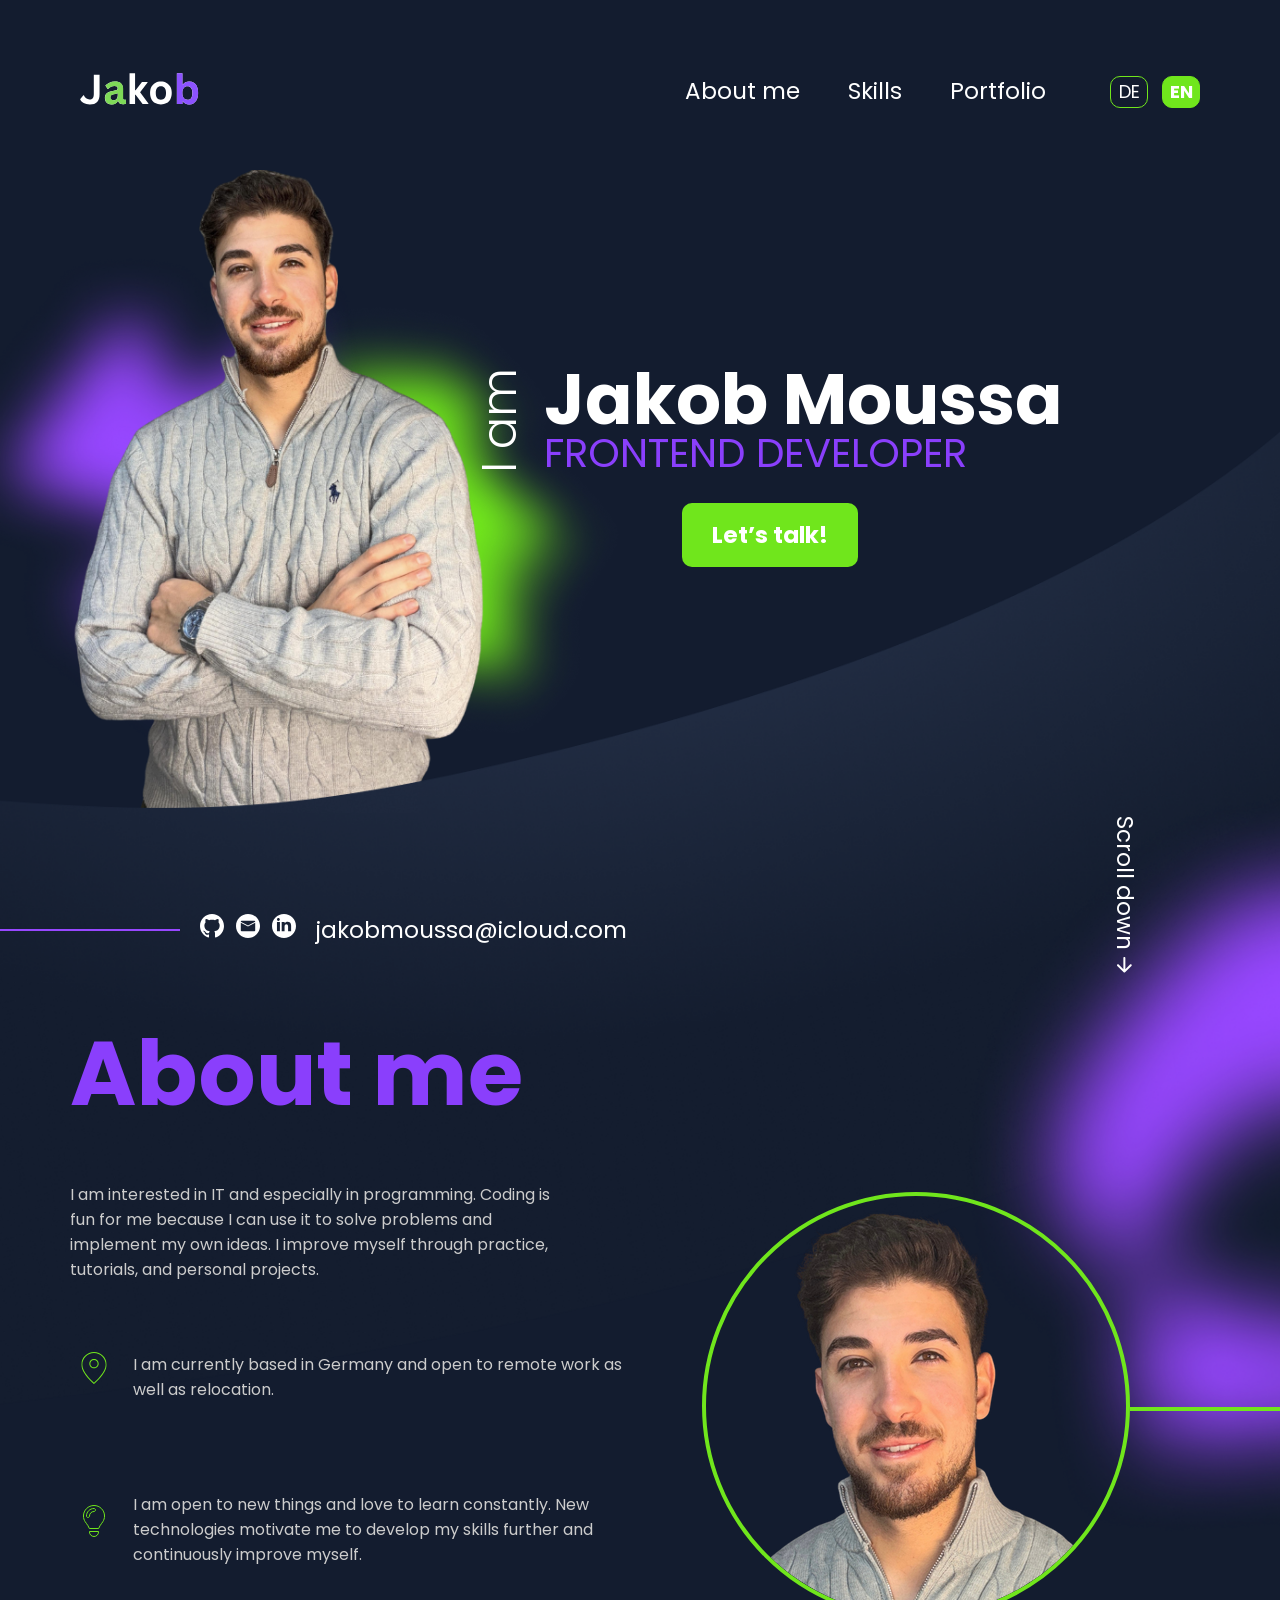
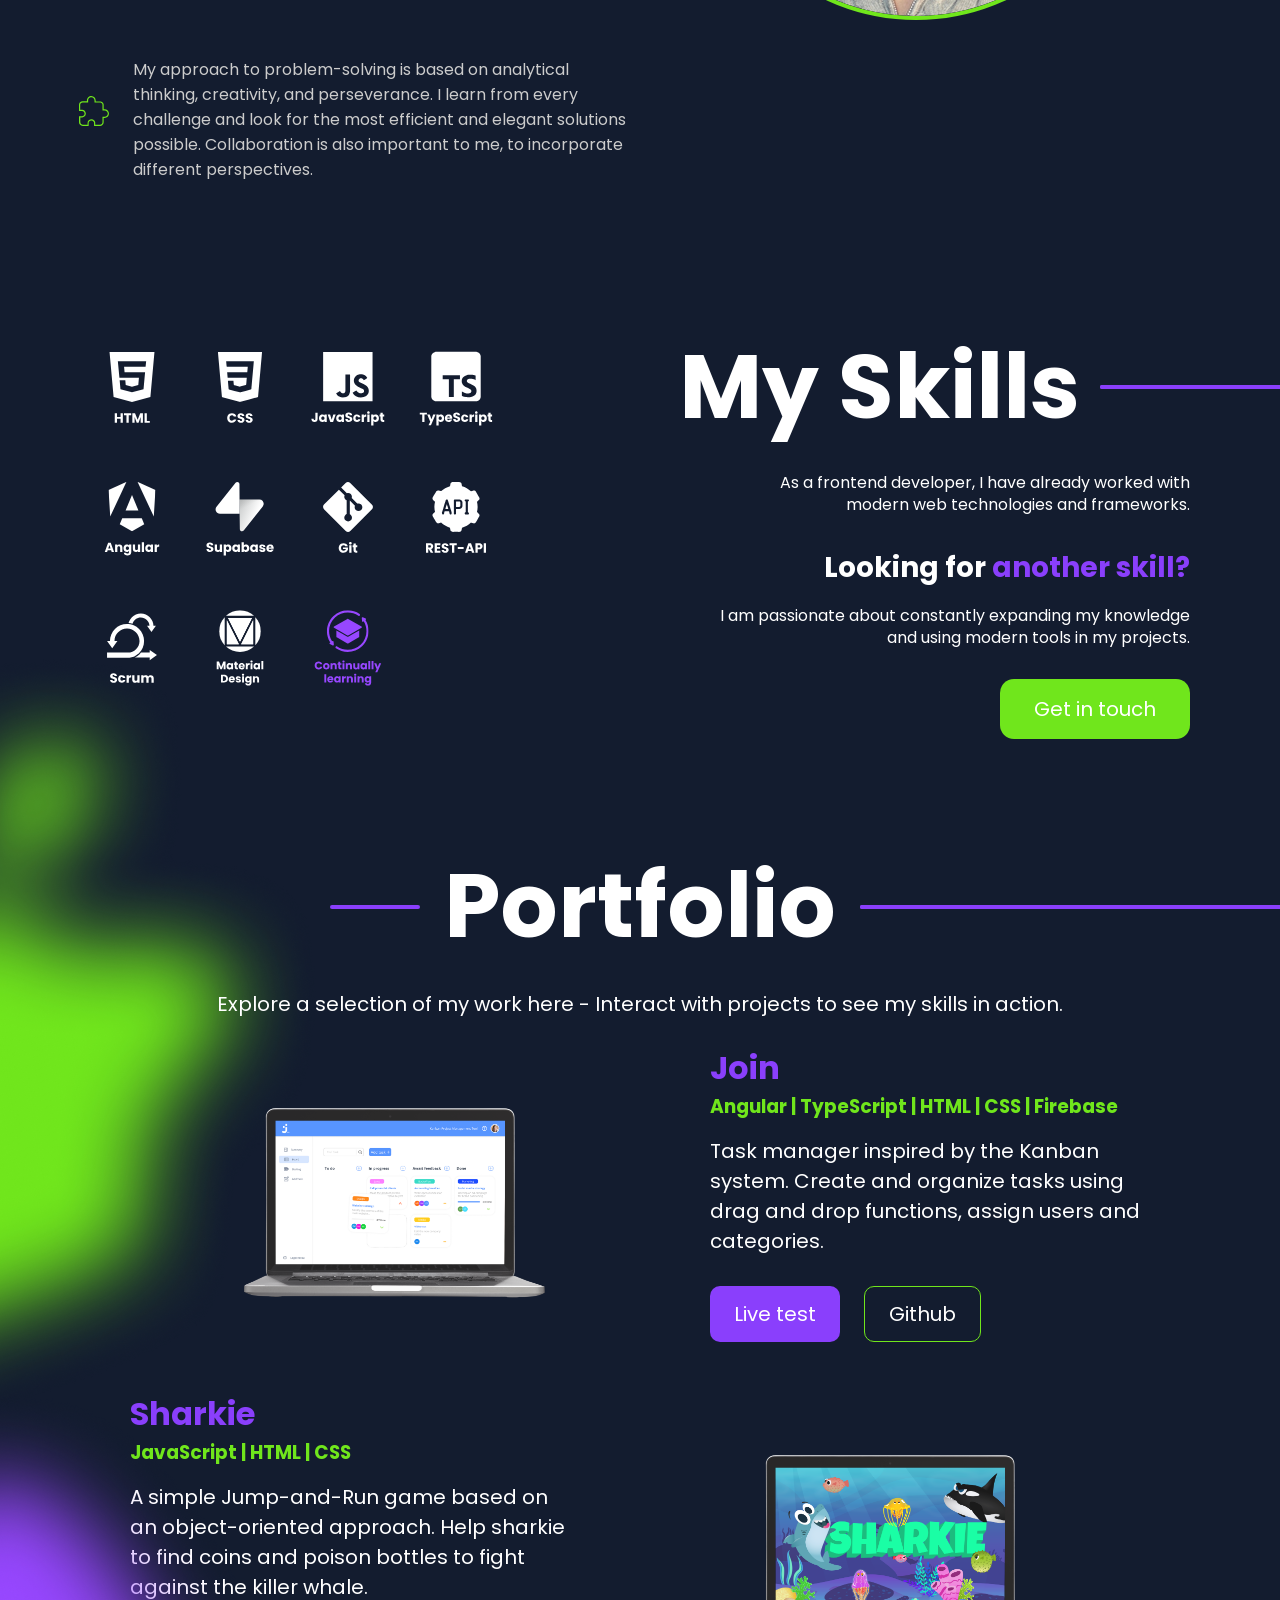
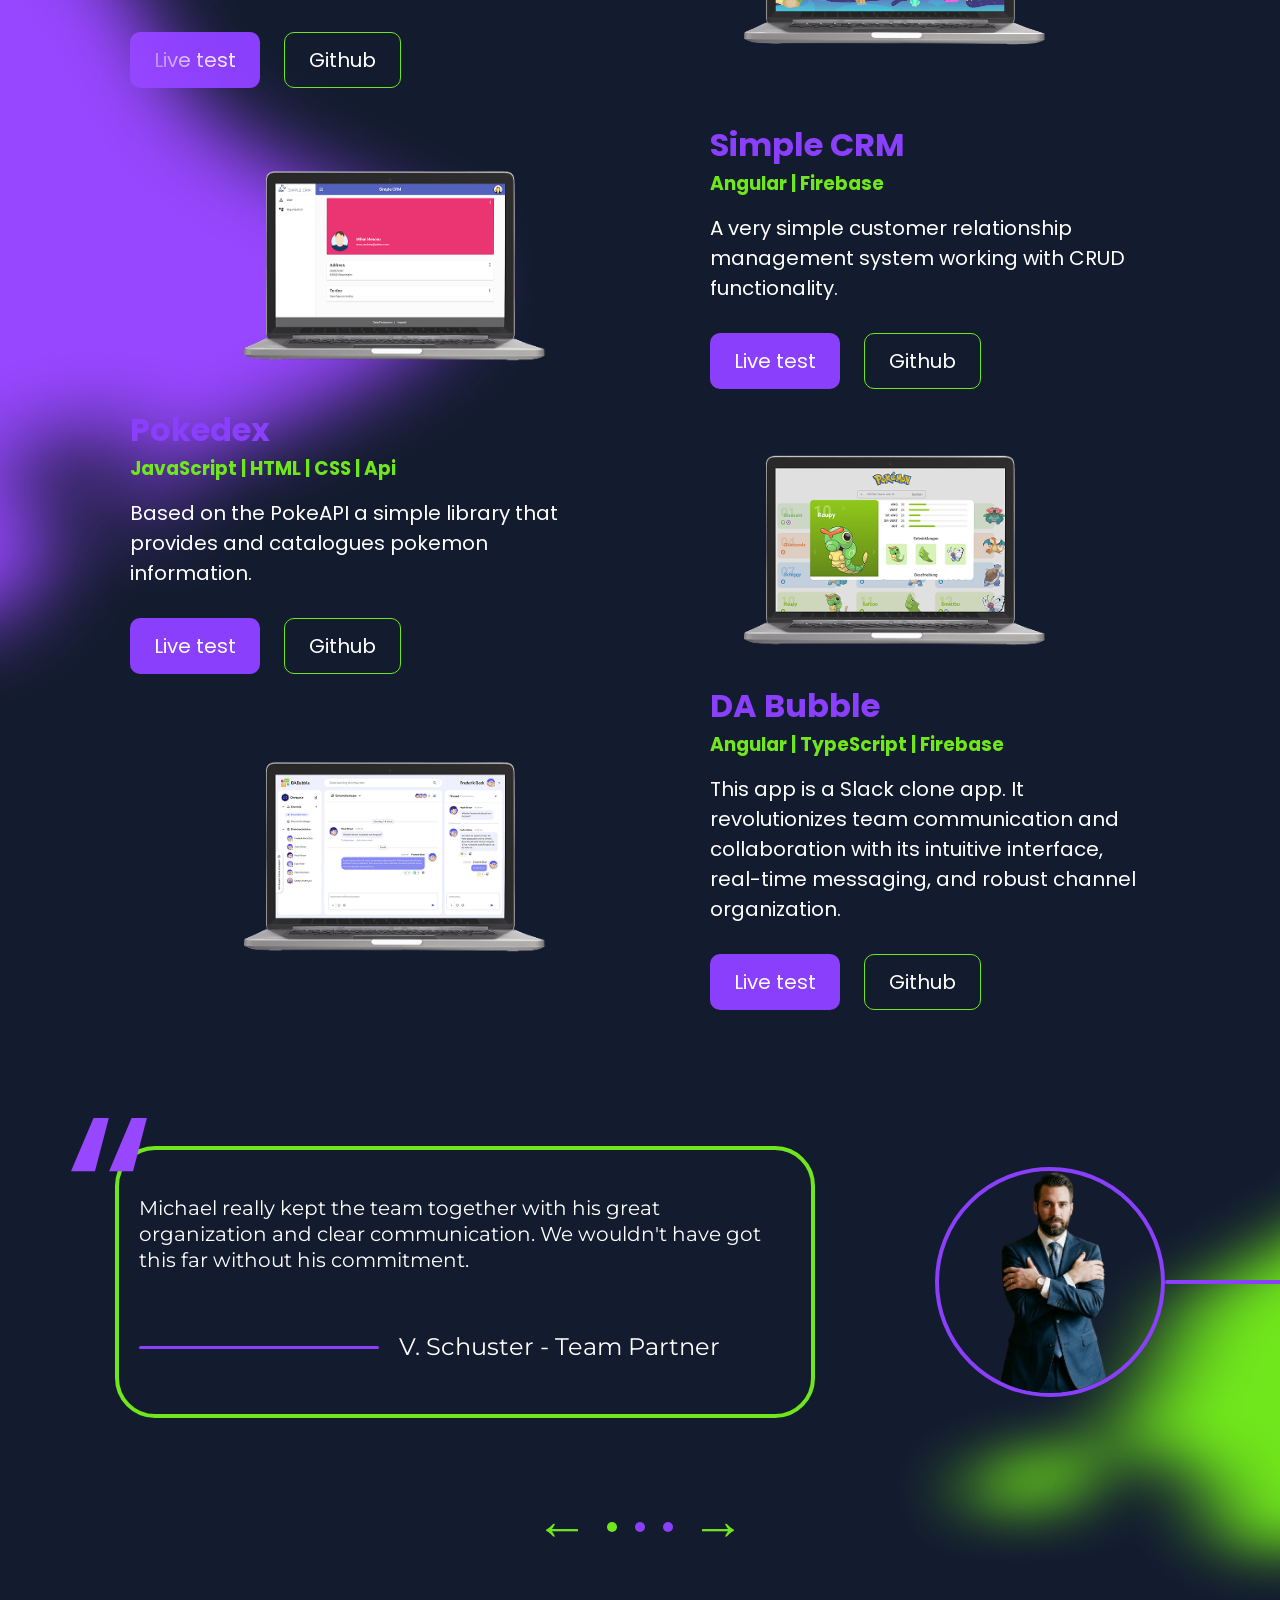
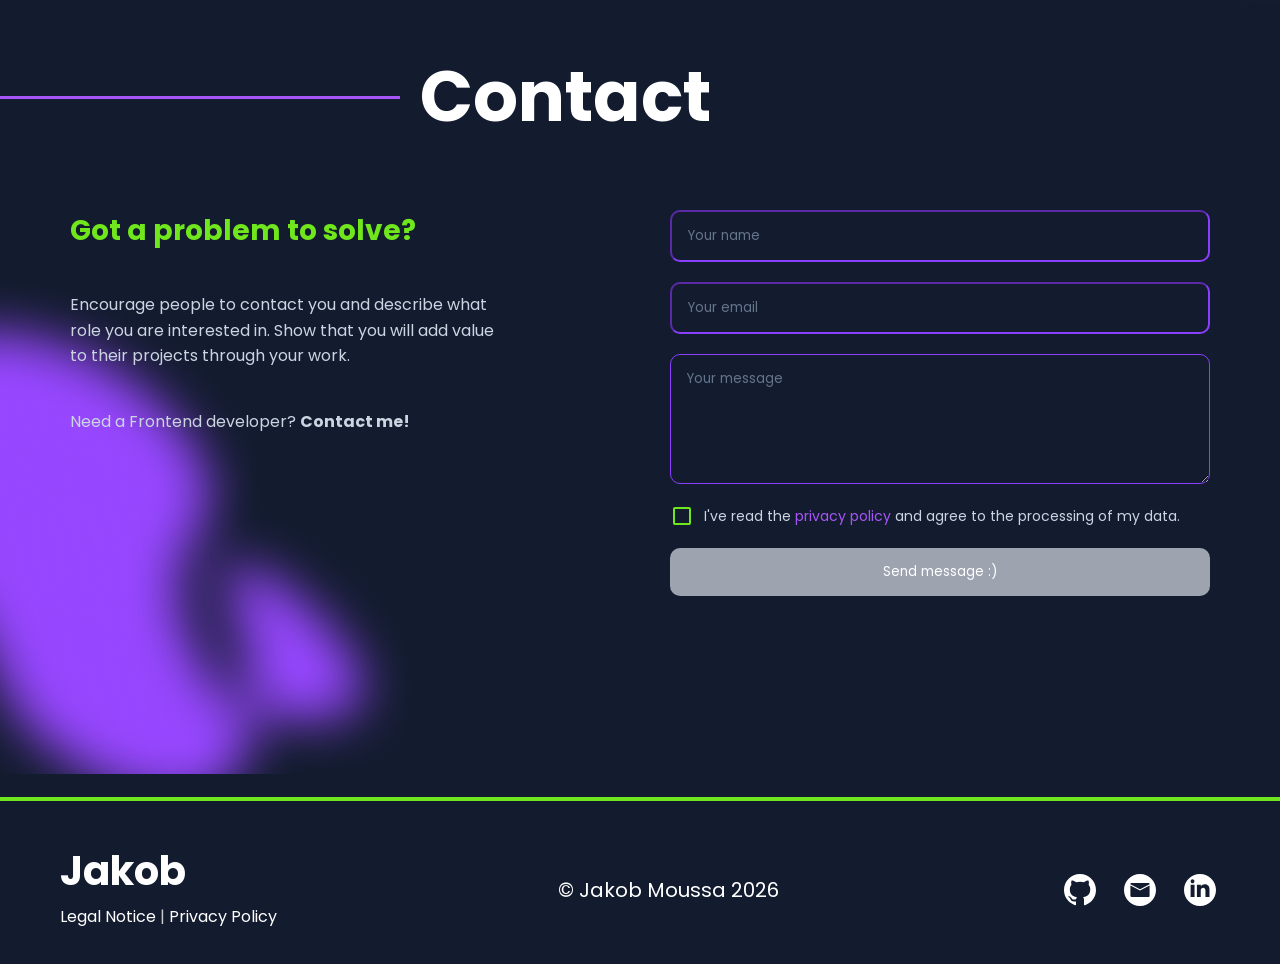
==== commit 39f353d8: "Adjust content width for 1440px and update Legal Notice & Privacy Policy layouts" ====
--- a/index.html
+++ b/index.html
@@ -15,6 +15,7 @@
     <link rel="icon" href="assets/images/jm-icon.png">
 
 
+    <script src="./js/translations.js"></script>
     <script src="./js/main.js"></script>
     <script src="./js/template.js"></script>
 
--- a/css/stlye.css
+++ b/css/stlye.css
@@ -1,12 +1,16 @@
+@import url('https://fonts.googleapis.com/css2?family=Montserrat:ital,wght@0,100..900;1,100..900&family=Poppins:ital,wght@0,100..900;1,100..900&display=swap');
+
 * {
   margin: 0;
   padding: 0;
   box-sizing: border-box;
-  font-family: 'Arial', sans-serif;
+  font-family: 'Poppins', sans-serif;
 }
 
 html {
+  background: #131c2f;
   scroll-behavior: smooth;
+  overflow-x: hidden;
 }
 
 body {
@@ -15,15 +19,16 @@
   width: 100%;
   margin: 0 auto;
   overflow-x: hidden;
+  position: relative;
+}
+
+#hero-section, #about-section, #skills-section, #portfolio-section, #contact-section {
+  max-width: 1440px;
+  margin: 0 auto;
+  position: relative;
+  width: 100%;
 }
 
 #about-section {
   z-index: 3;
-  position: relative;
-  overflow-x: hidden;
-}
-
-#skills-section {
-  position: relative;
-  overflow-x: clip;
 }
--- a/css/hero.css
+++ b/css/hero.css
@@ -2,8 +2,12 @@
   position: fixed;
   top: 0;
   left: 0;
+  right: 0;
   width: 100%;
+  max-width: 1440px;
+  margin: 0 auto;
   background: #131c2f;
+  box-shadow: -50vw 0 0 0 #131c2f, 50vw 0 0 0 #131c2f;
   z-index: 1000;
   display: flex;
   justify-content: space-between;
@@ -80,6 +84,7 @@
   justify-content: start;
   margin-top: clamp(140px, 15vw, 160px);
   max-width: 100%;
+  position: relative;
 }
 
 .hero-image {
@@ -118,12 +123,12 @@
 }
 
 .vector {
-  width: 100%;
+  width: calc(2.0425 * clamp(400px, 51vw, 705px));
+  max-width: none;
   position: absolute;
-  top: clamp(350px, 40vw, 412px);
-  left: 0;
-  right: 0;
-  margin: 0 auto;
+  top: 38%;
+  left: 50%;
+  transform: translateX(-50%);
   z-index: 2;
   object-fit: contain;
 }
@@ -189,7 +194,7 @@
 
 .purple-shadow-2 {
   position: absolute;
-  right: 0px;
+  right: calc(50% - 50vw);
   top: clamp(450px, 50vw, 630px);
   z-index: 2;
   pointer-events: none;
@@ -242,103 +247,6 @@
   color: #8a3ffc;
 }
 
-@media (min-width: 2450px) and (max-width: 2560px) {
-  .vector {
-    top: 90px !important;
-  }
-
-  .scroll-txt {
-    top: clamp(506px, 56vw, 950px) !important;
-  }
-}
-
-@media (min-width: 2350px) and (max-width: 2450px) {
-  .vector {
-    top: 135px !important;
-  }
-
-  .scroll-txt {
-    top: clamp(506px, 56vw, 950px) !important;
-  }
-}
-
-@media (min-width: 2250px) and (max-width: 2350px) {
-  .vector {
-    top: 170px !important;
-  }
-}
-
-@media (min-width: 2150px) and (max-width: 2250px) {
-  .vector {
-    top: 190px !important;
-  }
-
-  .scroll-txt {
-    top: clamp(506px, 56vw, 950px) !important;
-  }
-}
-
-@media (min-width: 2050px) and (max-width: 2150px) {
-  .vector {
-    top: 220px !important;
-  }
-
-  .scroll-txt {
-    top: clamp(506px, 56vw, 950px) !important;
-  }
-}
-
-@media (min-width: 1950px) and (max-width: 2050px) {
-  .vector {
-    top: 250px !important;
-  }
-
-  .scroll-txt {
-    top: clamp(506px, 56vw, 950px) !important;
-  }
-}
-
-@media (min-width: 1850px) and (max-width: 1950px) {
-  .vector {
-    top: 300px !important;
-  }
-
-  .scroll-txt {
-    top: clamp(506px, 56vw, 950px) !important;
-  }
-}
-
-@media (min-width: 1750px) and (max-width: 1850px) {
-  .vector {
-    top: 300px !important;
-  }
-
-  .scroll-txt {
-    top: clamp(506px, 56vw, 950px) !important;
-  }
-}
-
-@media (min-width: 1650px) and (max-width: 1750px) {
-  .vector {
-    top: 320px !important;
-  }
-
-  .scroll-txt {
-    top: clamp(506px, 56vw, 950px) !important;
-  }
-}
-
-@media (min-width: 1551px) and (max-width: 1650px) {
-  .vector {
-    top: 350px !important;
-  }
-}
-
-@media (min-width: 1441px) and (max-width: 1550px) {
-  .vector {
-    top: 385px !important;
-  }
-}
 
 @media (min-width: 1380px) and (max-width: 1439px) {
   .hero-main-text h1 {
@@ -461,9 +369,7 @@
     font-size: 20px;
   }
 
-  .vector {
-    top: 270px;
-  }
+
 }
 
 @media (max-width: 707px) {
@@ -509,9 +415,7 @@
     width: fit-content !important;
   }
 
-  .vector {
-    top: 230px;
-  }
+
 }
 
 @media (min-width: 600px) and (max-width: 699px) {
@@ -553,9 +457,7 @@
     width: fit-content !important;
   }
 
-  .vector {
-    top: 230px;
-  }
+
 }
 
 @media (min-width: 500px) and (max-width: 599px) {
@@ -568,7 +470,7 @@
   }
 
   .right-nav {
-    gap: clamp(20px, 5vw, 60px) !important;
+    gap: 10px;
   }
 
   .language-switch {
@@ -576,7 +478,6 @@
   }
 
   .language-switch button {
-    width: 34px;
     height: 30px;
     font-size: 14px;
   }
@@ -628,9 +529,7 @@
     width: fit-content !important;
   }
 
-  .vector {
-    top: 230px;
-  }
+
 
   .purple-shadow-2 {
     width: clamp(160px, 25vw, 380px);
--- a/css/about.css
+++ b/css/about.css
@@ -27,7 +27,7 @@
 
 .email a {
   color: white;
-  font-family: Arial, Helvetica, sans-serif;
+  font-family: 'Poppins', sans-serif;
   font-size: 23px;
   text-decoration: none;
 }
--- a/css/skills.css
+++ b/css/skills.css
@@ -106,7 +106,7 @@
 .green-shadow-2 {
   position: absolute;
   top: 310px;
-  left: 0;
+  left: calc(50% - 50vw);
   z-index: 0;
   pointer-events: none;
 }
--- a/css/portfolio.css
+++ b/css/portfolio.css
@@ -2,7 +2,6 @@
   width: 100%;
   display: flex;
   justify-content: center;
-  overflow-x: hidden;
   position: relative;
 }
 
@@ -222,6 +221,7 @@
   font-size: 37px;
   line-height: 1.3;
   max-width: 820px;
+  font-family: 'Montserrat', sans-serif;
 }
 
 .testimonial-footer {
@@ -242,6 +242,7 @@
   color: #ffffff;
   font-size: 28px;
   line-height: 1.2;
+  font-family: 'Montserrat', sans-serif;
 }
 
 .testimonial-person-wrap {
@@ -254,7 +255,7 @@
 .testimonial-green-shadow {
   position: absolute;
   bottom: 0;
-  right: 0;
+  right: calc(50% - 50vw);
   width: 400px;
   height: 600px;
   z-index: 0;
--- a/css/contact-footer.css
+++ b/css/contact-footer.css
@@ -17,6 +17,17 @@
   width: 535px;
   height: 3px;
   background: #a855f7;
+  position: relative;
+}
+
+.contact-headline-container .line::before {
+  content: "";
+  position: absolute;
+  top: 0;
+  right: 0;
+  width: 100vw;
+  height: 100%;
+  background: inherit;
 }
 
 .contact-headline {
@@ -95,9 +106,49 @@
 
 .contact-right input:focus,
 .contact-right textarea:focus {
-  border-color: #a855f7;
-  box-shadow: 0 0 10px rgba(168, 85, 247, 0.4);
-}
+  border-color: #1edae6 !important;
+  box-shadow: 0 0 10px rgba(30, 218, 230, 0.4);
+}
+
+.input-wrapper {
+  position: relative;
+  width: 100%;
+  max-width: 617px;
+  display: flex;
+  flex-direction: column;
+}
+
+.input-wrapper input,
+.input-wrapper textarea {
+  width: 100%;
+}
+
+.validation-icon {
+  position: absolute;
+  right: 16px;
+  top: 50%;
+  transform: translateY(-50%);
+  width: 24px;
+  height: 24px;
+  display: none;
+  pointer-events: none;
+}
+
+.input-wrapper.textarea-wrapper .validation-icon {
+  top: 16px;
+  transform: none;
+}
+
+.contact-right input.success,
+.contact-right textarea.success {
+  border-color: #22c55e !important;
+}
+
+.contact-right input.error,
+.contact-right textarea.error {
+  border-color: #cb0101 !important;
+}
+
 
 .checkbox {
   display: flex;
@@ -120,7 +171,7 @@
   position: absolute;
   height: 500px;
   top: 230px;
-  left: 0;
+  left: calc(50% - 50vw);
   z-index: 0;
 }
 
@@ -128,7 +179,7 @@
   padding: 14px;
   border-radius: 10px;
   border: none;
-  background: #9ca3af;
+  background: #9da3af;
   color: #fff;
   cursor: pointer;
   transition: 0.3s;
@@ -136,7 +187,15 @@
 }
 
 .contact-right button:hover {
-  background: #a855f7;
+  background: #a755f7;
+}
+
+.contact-right button.valid {
+  background: #70e61b !important;
+}
+
+.contact-right button.valid:hover {
+  background: #a755f7 !important;
 }
 
 .go-up-arrow {
@@ -177,9 +236,20 @@
 
 .footer-legal {
   font-size: 14px;
+  color: white;
   text-align: justify;
   color: #cbd5e1;
   margin: 0;
+}
+
+.datenschutz {
+  text-decoration: none;
+  color: white;
+}
+
+.impressum {
+  text-decoration: none;
+  color: white;
 }
 
 .footer-center {
@@ -221,11 +291,7 @@
   height: 24px;
 }
 
-@media (min-width: 1750px) and (max-width: 1850px) {
-  .contact-left {
-    margin-left: 0px;
-  }
-}
+
 
 @media (min-width: 1200px) and (max-width: 1299px) {
   .contact-right {
@@ -341,6 +407,11 @@
 
   .contact-container {
     gap: 20px !important;
+  }
+
+  .contact-purple-shadow {
+    height: 300px;
+    top: 350px;
   }
 
   .footer {
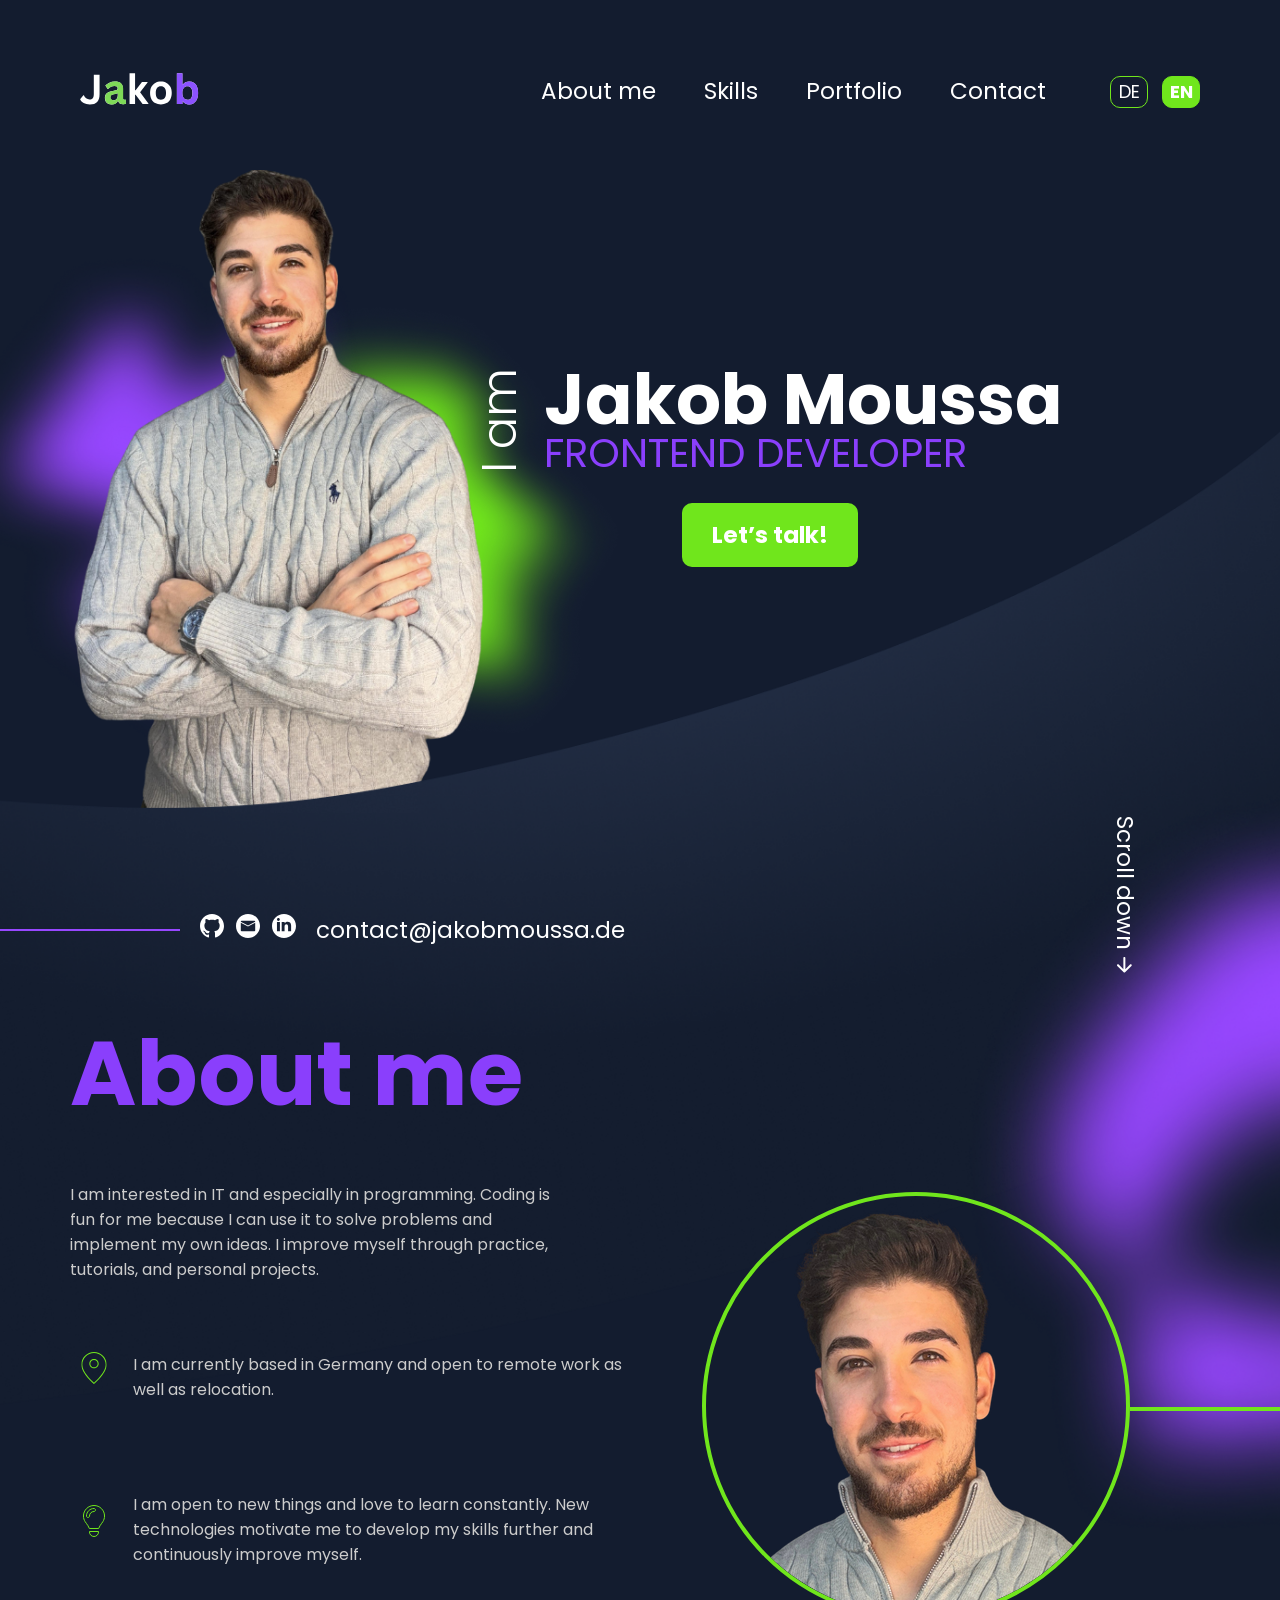
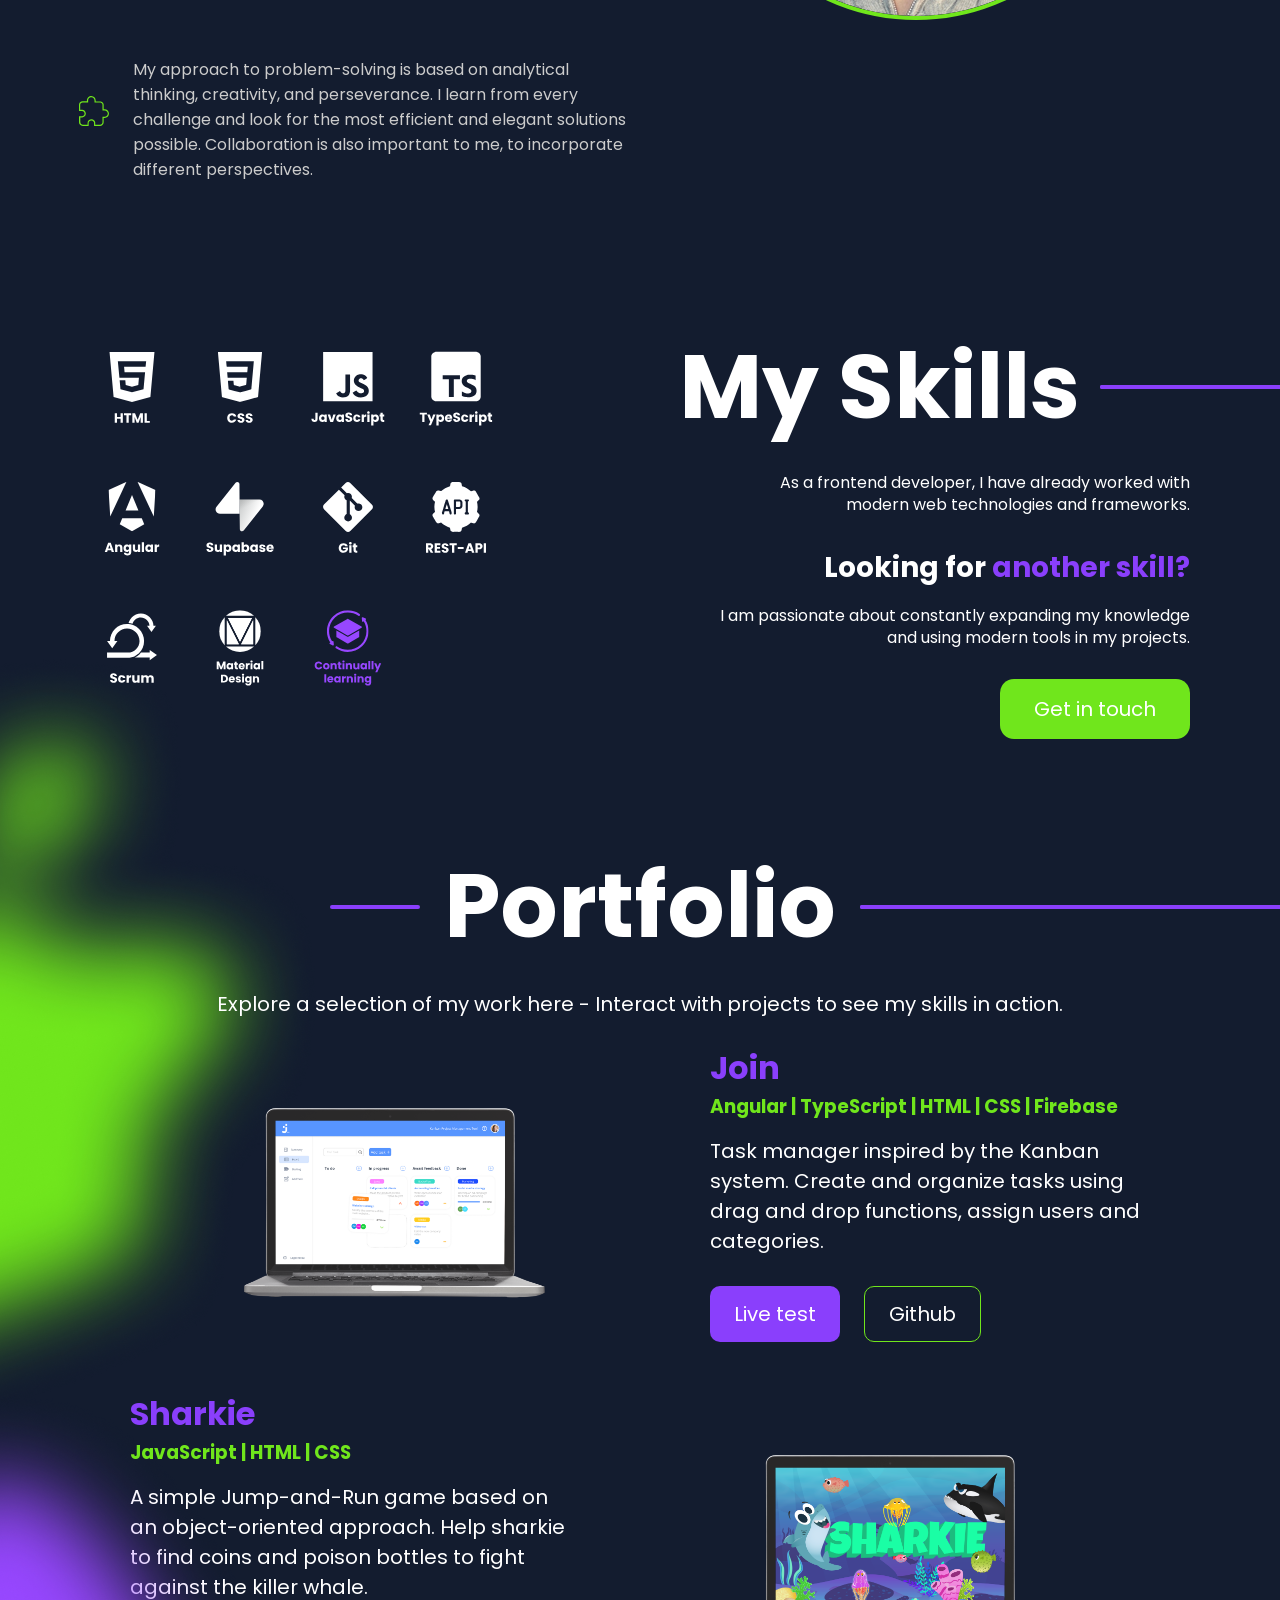
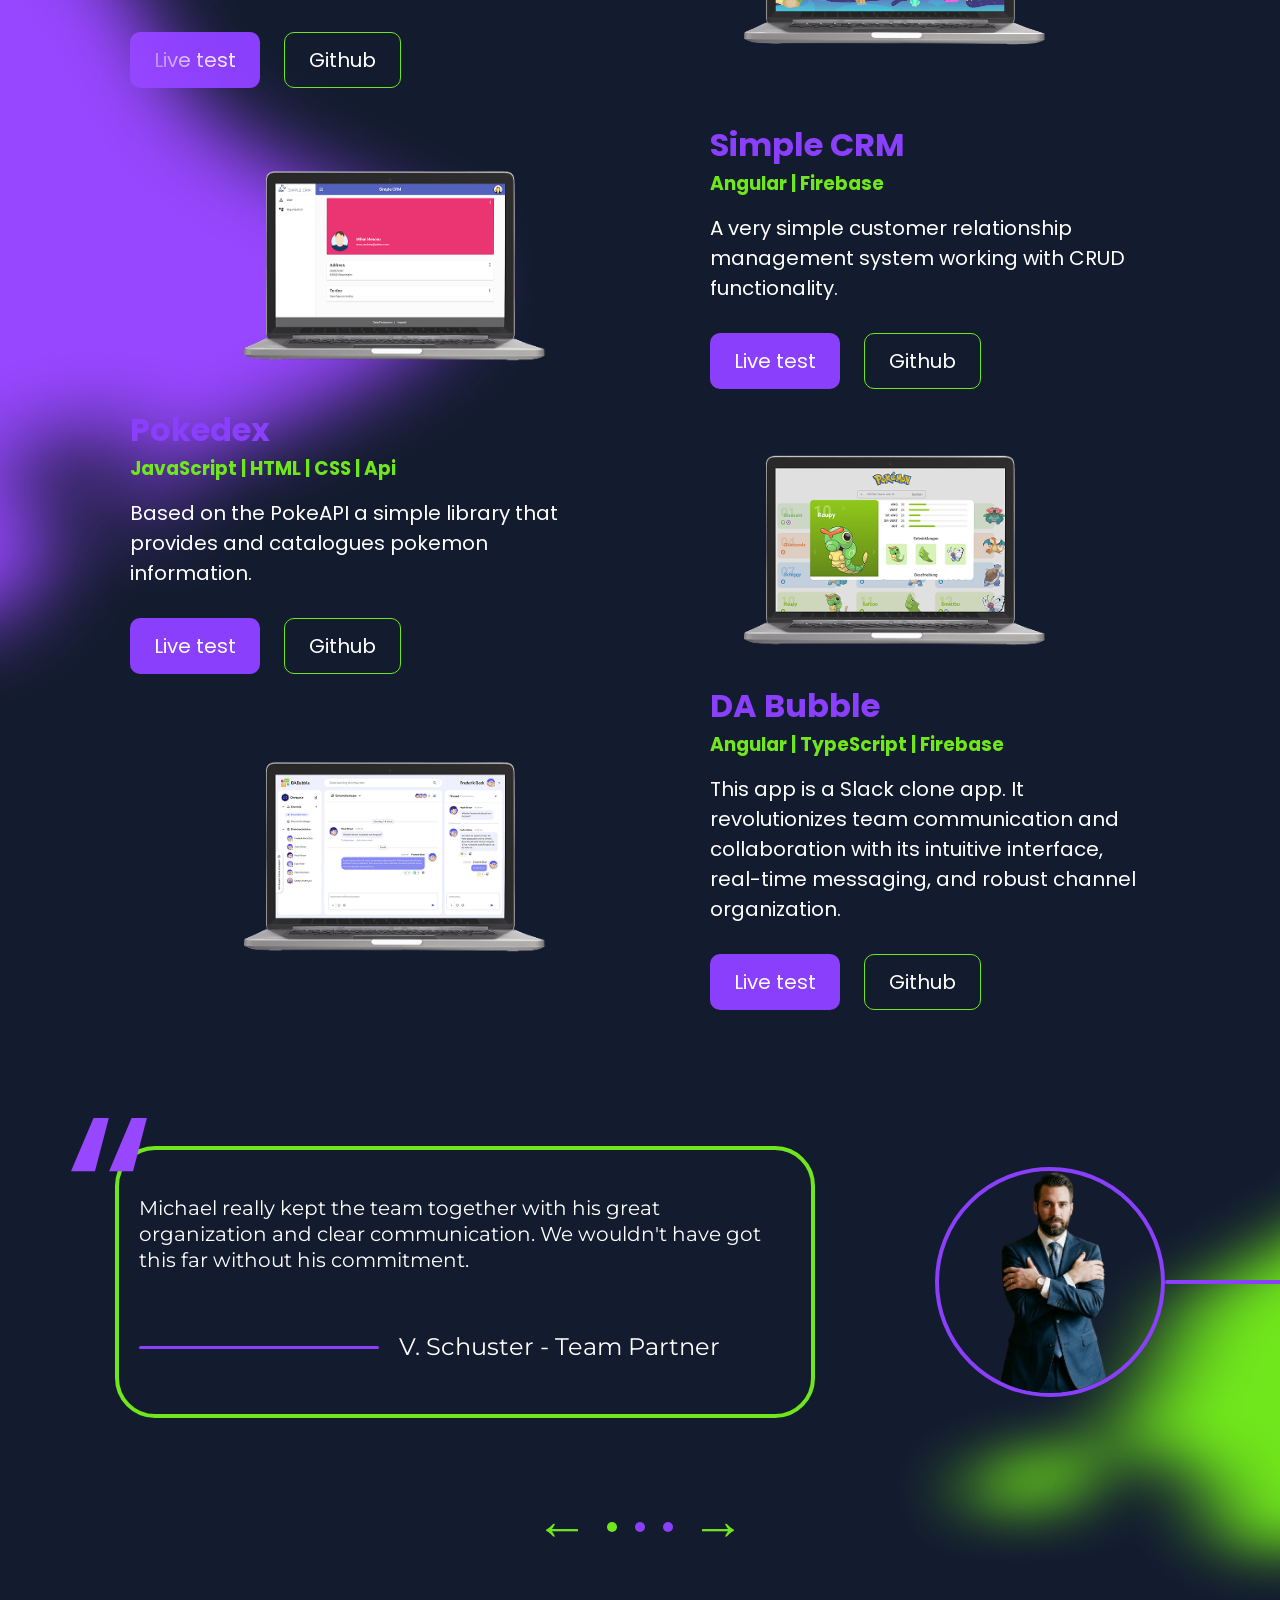
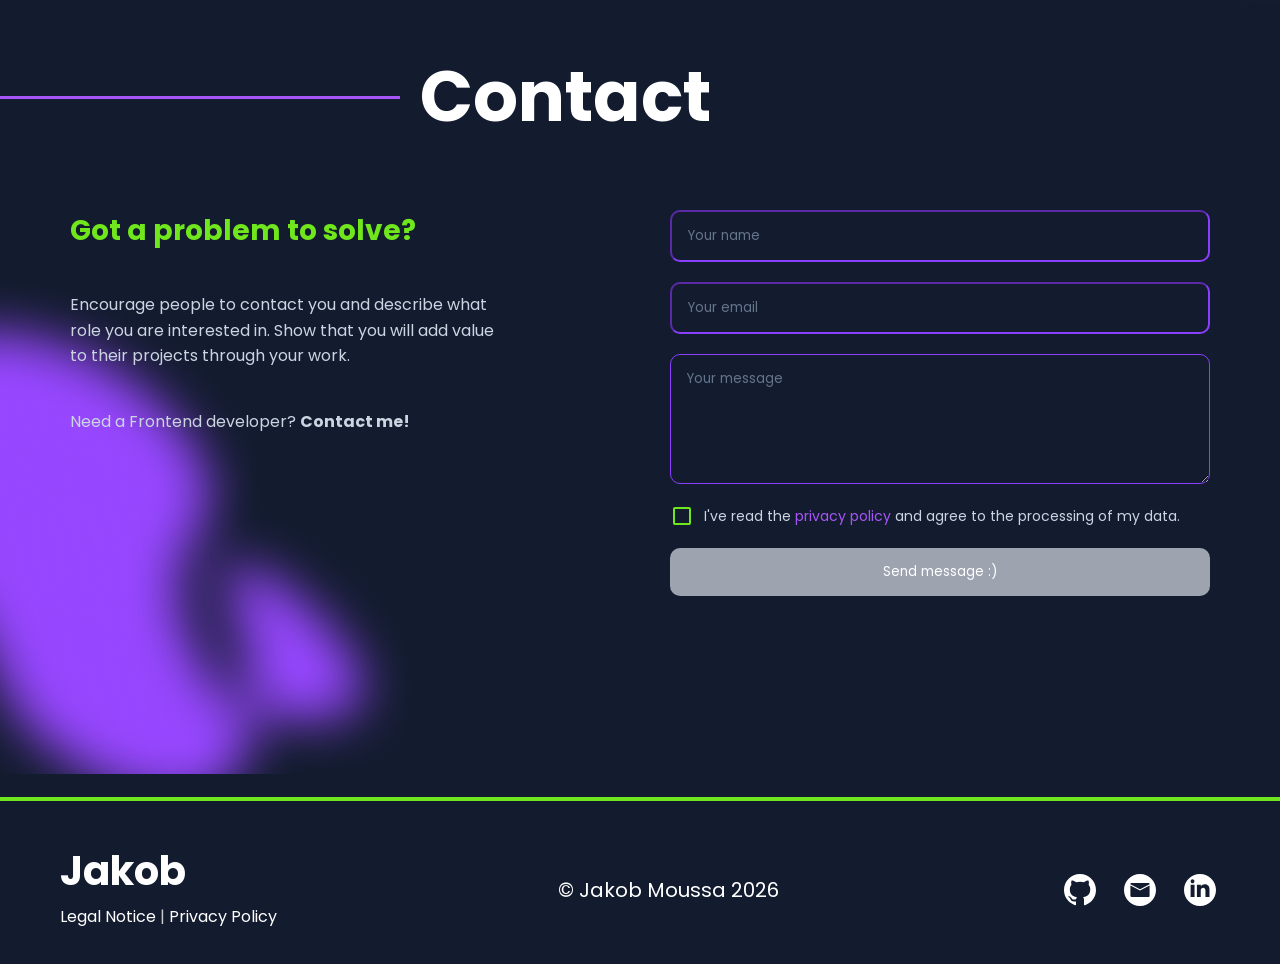
==== commit 116ab378: "Layout adjusted and bugs fixed" ====
--- a/index.html
+++ b/index.html
@@ -14,10 +14,10 @@
     <link rel="stylesheet" href="css/contact-footer.css">
     <link rel="icon" href="assets/images/jm-icon.png">
 
+    <script src="js/translations.js"></script>
+    <script src="js/template.js"></script>
+    <script src="js/main.js"></script>
 
-    <script src="./js/translations.js"></script>
-    <script src="./js/main.js"></script>
-    <script src="./js/template.js"></script>
 
 </head>
 
--- a/css/stlye.css
+++ b/css/stlye.css
@@ -10,6 +10,7 @@
 html {
   background: #131c2f;
   scroll-behavior: smooth;
+  scroll-padding-top: 200px;
   overflow-x: hidden;
 }
 
@@ -22,7 +23,11 @@
   position: relative;
 }
 
-#hero-section, #about-section, #skills-section, #portfolio-section, #contact-section {
+#hero-section,
+#about-section,
+#skills-section,
+#portfolio-section,
+#contact-section {
   max-width: 1440px;
   margin: 0 auto;
   position: relative;
@@ -31,4 +36,9 @@
 
 #about-section {
   z-index: 3;
+}
+
+.jakob-image {
+  width: 150px;
+  height: 60px;
 }
--- a/css/hero.css
+++ b/css/hero.css
@@ -15,6 +15,10 @@
   padding: clamp(25px, 3%, 40px) clamp(45px, 7%, 80px) clamp(15px, 2%, 25px) clamp(45px, 7%, 80px);
 }
 
+#about-section {
+  scroll-padding-bottom: 200px;
+}
+
 .logo img {
   width: 120px;
   height: 100px;
@@ -331,6 +335,18 @@
     font-size: 60px !important;
   }
 
+  .shadow-green {
+    top: clamp(100px, 17vw, 200px);
+  }
+
+  .profile-img {
+    height: 440px !important;
+  }
+
+  .shadow-purple {
+    top: 106px;
+  }
+
   .hero-main-text h2 {
     font-size: 35px !important;
   }
@@ -340,8 +356,6 @@
   }
 
   .profile-img {
-    width: 400px;
-    height: 400px;
     top: 90px !important;
   }
 }
@@ -360,15 +374,23 @@
   }
 
   .profile-img {
-    width: 350px;
-    height: 350px;
-    top: 50px !important;
+    width: 320px;
+    height: 370px;
+    top: 90px !important;
+  }
+
+  .shadow-purple {
+    top: 100px;
+  }
+
+  .shadow-green {
+    top: 150px;
+    left: 100px;
   }
 
   .Hero-button {
     font-size: 20px;
   }
-
 
 }
 
@@ -399,6 +421,10 @@
     top: 19px !important;
   }
 
+  .vector {
+    top: 22%;
+  }
+
   .shadow-green {
     top: clamp(64px, 14vw, 0px) !important;
     left: clamp(1px, 9vw, 169px);
@@ -432,10 +458,18 @@
   }
 
   .profile-img {
-    width: 220px;
-    height: 220px;
-    left: 45px;
-    top: 51px !important;
+    width: 250px;
+    height: 280px;
+    left: 18px;
+    top: 44px !important;
+  }
+
+  .vector {
+    top: 18%;
+  }
+
+  .nav {
+    gap: clamp(20px, 4vw, 20px);
   }
 
   .shadow-green {
@@ -457,6 +491,9 @@
     width: fit-content !important;
   }
 
+  .hero-text {
+    min-width: 260px;
+  }
 
 }
 
@@ -466,7 +503,7 @@
   }
 
   .nav {
-    gap: clamp(10px, 4vw, 48px) !important;
+    gap: clamp(8px, 3vw, 25px) !important;
   }
 
   .right-nav {
@@ -498,12 +535,14 @@
     padding: clamp(8px, 1.2vw, 16px) clamp(15px, 2.5vw, 30px) !important;
   }
 
-  .profile-img {
-    width: 210px;
-    height: 210px;
-    left: 30px;
-    top: 30px !important;
-  }
+
+  .profile-img {
+    width: 250px;
+    height: 280px;
+    left: 18px;
+    top: 44px !important;
+  }
+
 
   .shadow-green {
     width: 250px !important;
@@ -529,7 +568,9 @@
     width: fit-content !important;
   }
 
-
+  .vector {
+    top: 18%;
+  }
 
   .purple-shadow-2 {
     width: clamp(160px, 25vw, 380px);
@@ -750,6 +791,8 @@
     flex-direction: row-reverse;
     align-items: center;
     gap: 0 !important;
+    position: relative;
+    justify-content: center;
   }
 
   body.menu-open .language-switch button,
@@ -758,7 +801,9 @@
     border: none !important;
     font-size: 24px !important;
     color: white;
-    padding: 0 10px;
+    padding: 0;
+    width: 60px;
+    text-align: center;
     font-weight: 400;
   }
 
@@ -768,11 +813,16 @@
     font-weight: 700;
   }
 
-  body.menu-open .language-switch button.active::after,
-  body.menu-closing .language-switch button.active::after {
+  body.menu-open .language-switch::after,
+  body.menu-closing .language-switch::after {
     content: "/";
     color: white;
     font-weight: 400;
+    font-size: 24px;
+    position: absolute;
+    left: 50%;
+    transform: translateX(-50%);
+    pointer-events: none;
   }
 }
 
@@ -813,11 +863,11 @@
 
   .vector {
     display: flex !important;
-    top: 440px;
+    top: 225px;
   }
 
   .hero-text {
-    margin-top: 260px !important;
+    margin-top: 200px !important;
   }
 }
 
@@ -943,6 +993,10 @@
     margin-top: 170px !important;
   }
 
+  .vector {
+    display: flex !important;
+    top: 203px;
+  }
 }
 
 @media (max-width: 330px) {
@@ -983,7 +1037,7 @@
   }
 
   .vector {
-    top: 427px;
+    top: 164px;
   }
 
   .shadow-purple {
@@ -1011,4 +1065,8 @@
     left: 180px !important;
     transform: translateX(-37%) rotate(180deg) !important;
   }
+
+  .topbar-line {
+    flex: 0 0 73px !important;
+  }
 }
--- a/css/about.css
+++ b/css/about.css
@@ -175,11 +175,12 @@
   .about-image {
     transform: translateX(-40px);
   }
+
 }
 
 @media (min-width: 800px) and (max-width: 899px) {
   .about-topbar {
-    margin-top: 0px;
+    margin-top: 55px;
   }
 
   .about-text h2 {
@@ -446,7 +447,12 @@
   .about-text h2 {
     font-size: 38px;
   }
-}
+
+  .social-links {
+    gap: 24px !important;
+  }
+}
+
 
 @media (max-width: 370px) {
   .about-text h2 {
@@ -467,6 +473,14 @@
   .about-content {
     padding-left: 15px !important;
     padding-right: 20px !important;
+  }
+
+  .topbar-line {
+    flex: 0 0 73px !important;
+  }
+
+  .social-links {
+    gap: 24px !important;
   }
 }
 
--- a/css/skills.css
+++ b/css/skills.css
@@ -641,6 +641,7 @@
 .txt-2 {
   font-size: 28px;
   margin-bottom: 16px;
+  z-index: 10;
 }
 
 .txt-3 {
--- a/css/portfolio.css
+++ b/css/portfolio.css
@@ -314,7 +314,15 @@
   background: #70E61C;
 }
 
+
+@media (min-width: 1000px) and (max-width: 1199px) {
+  .txt-portfolio {
+    margin: 0 140px 0 140px !important;
+  }
+}
+
 @media (min-width: 1100px) and (max-width: 1199px) {
+
   .portfolio-headline h1 {
     font-size: 70px;
   }
@@ -394,6 +402,10 @@
 @media (min-width: 900px) and (max-width: 999px) {
   .portfolio-headline h1 {
     font-size: 60px;
+  }
+
+  .txt-portfolio {
+    margin: 0 140px 0 140px !important;
   }
 
   .portfolio-project .project-content {
@@ -1154,6 +1166,11 @@
   .testimonial-card-wrap {
     flex: 0 0 200px !important;
   }
+
+  .footer {
+    padding: 50px 55px 35px 55px !important;
+    text-align: center;
+  }
 }
 
 @media (max-width: 340px) {
@@ -1173,7 +1190,8 @@
   }
 
   .portfolio-project .project-content h3 {
-    font-size: 15px;
+    font-size: 23px;
+    margin: 0 10px;
   }
 
   .live-btn,
--- a/css/contact-footer.css
+++ b/css/contact-footer.css
@@ -186,10 +186,6 @@
   max-width: 617px;
 }
 
-.contact-right button:hover {
-  background: #a755f7;
-}
-
 .contact-right button.valid {
   background: #70e61b !important;
 }
@@ -447,7 +443,7 @@
   }
 
   .footer {
-    margin-top: 130px !important;
+    margin-top: 90px !important;
   }
 }
 
